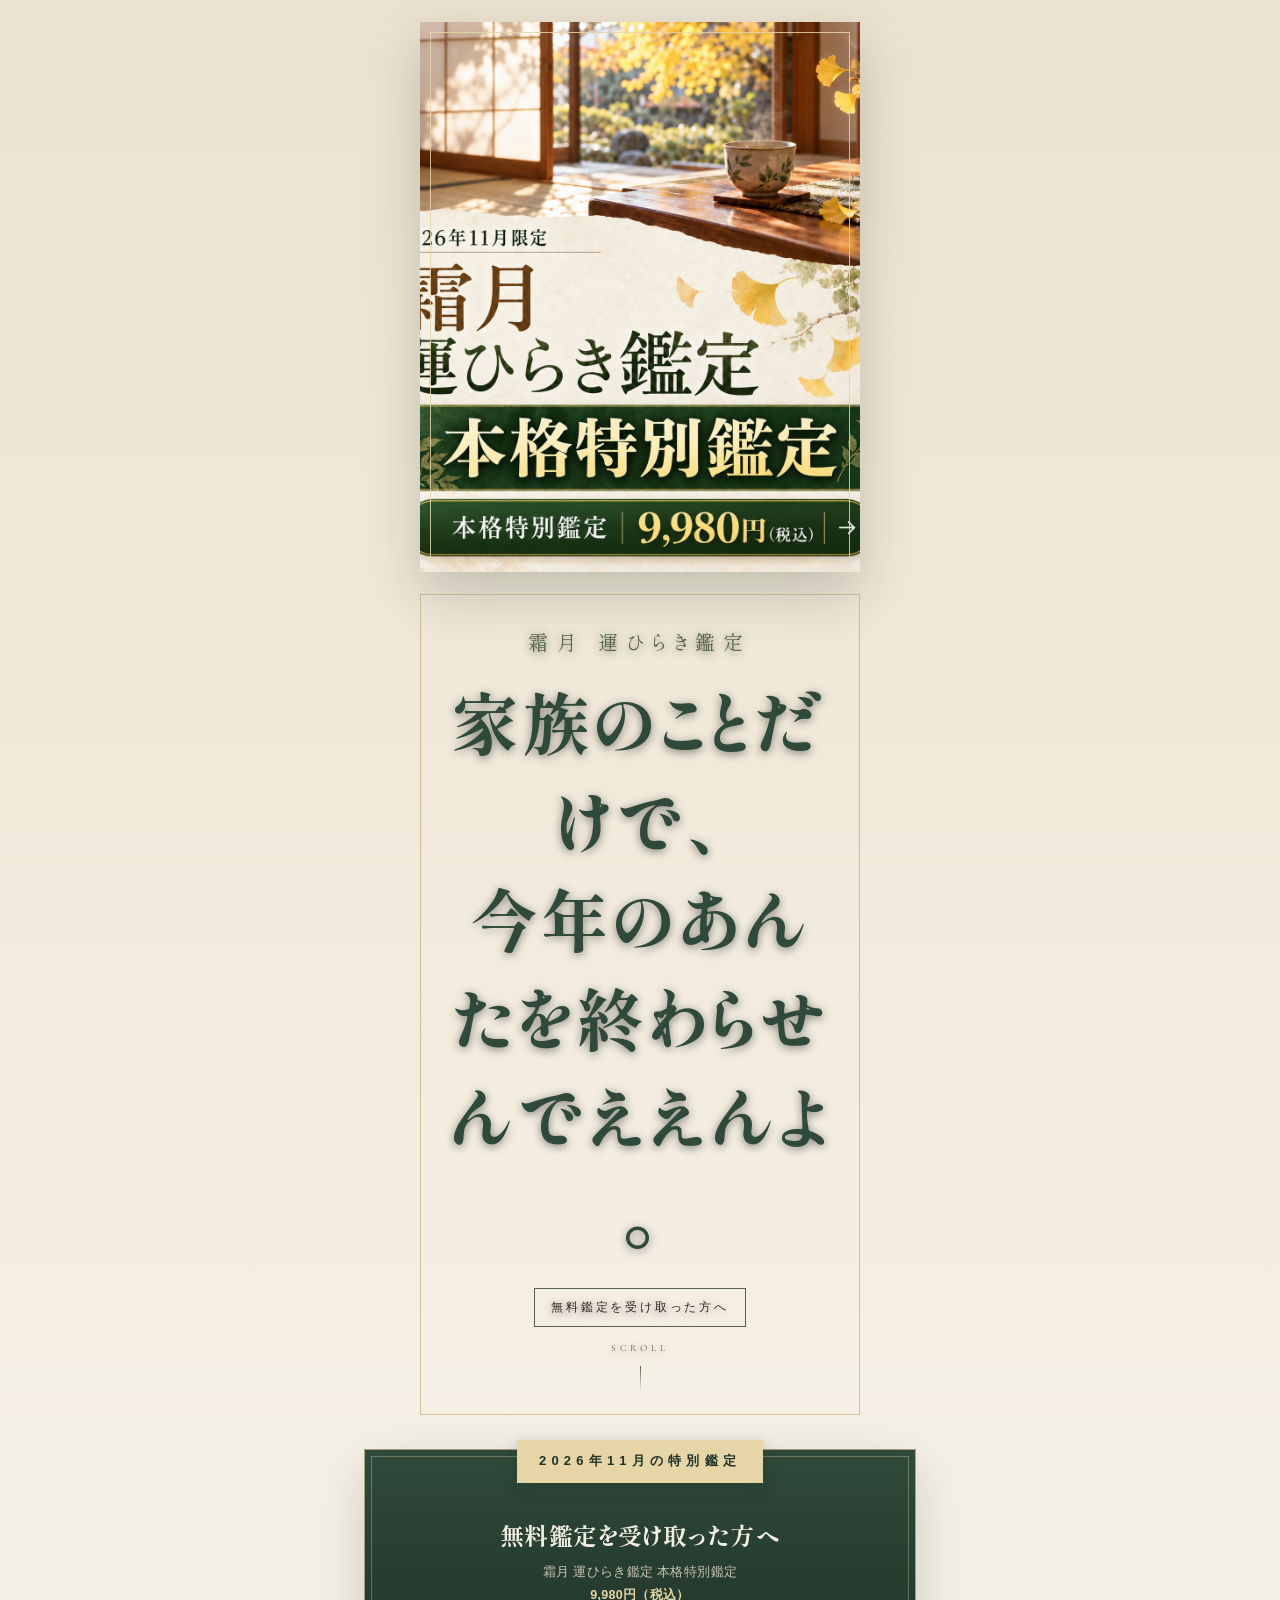
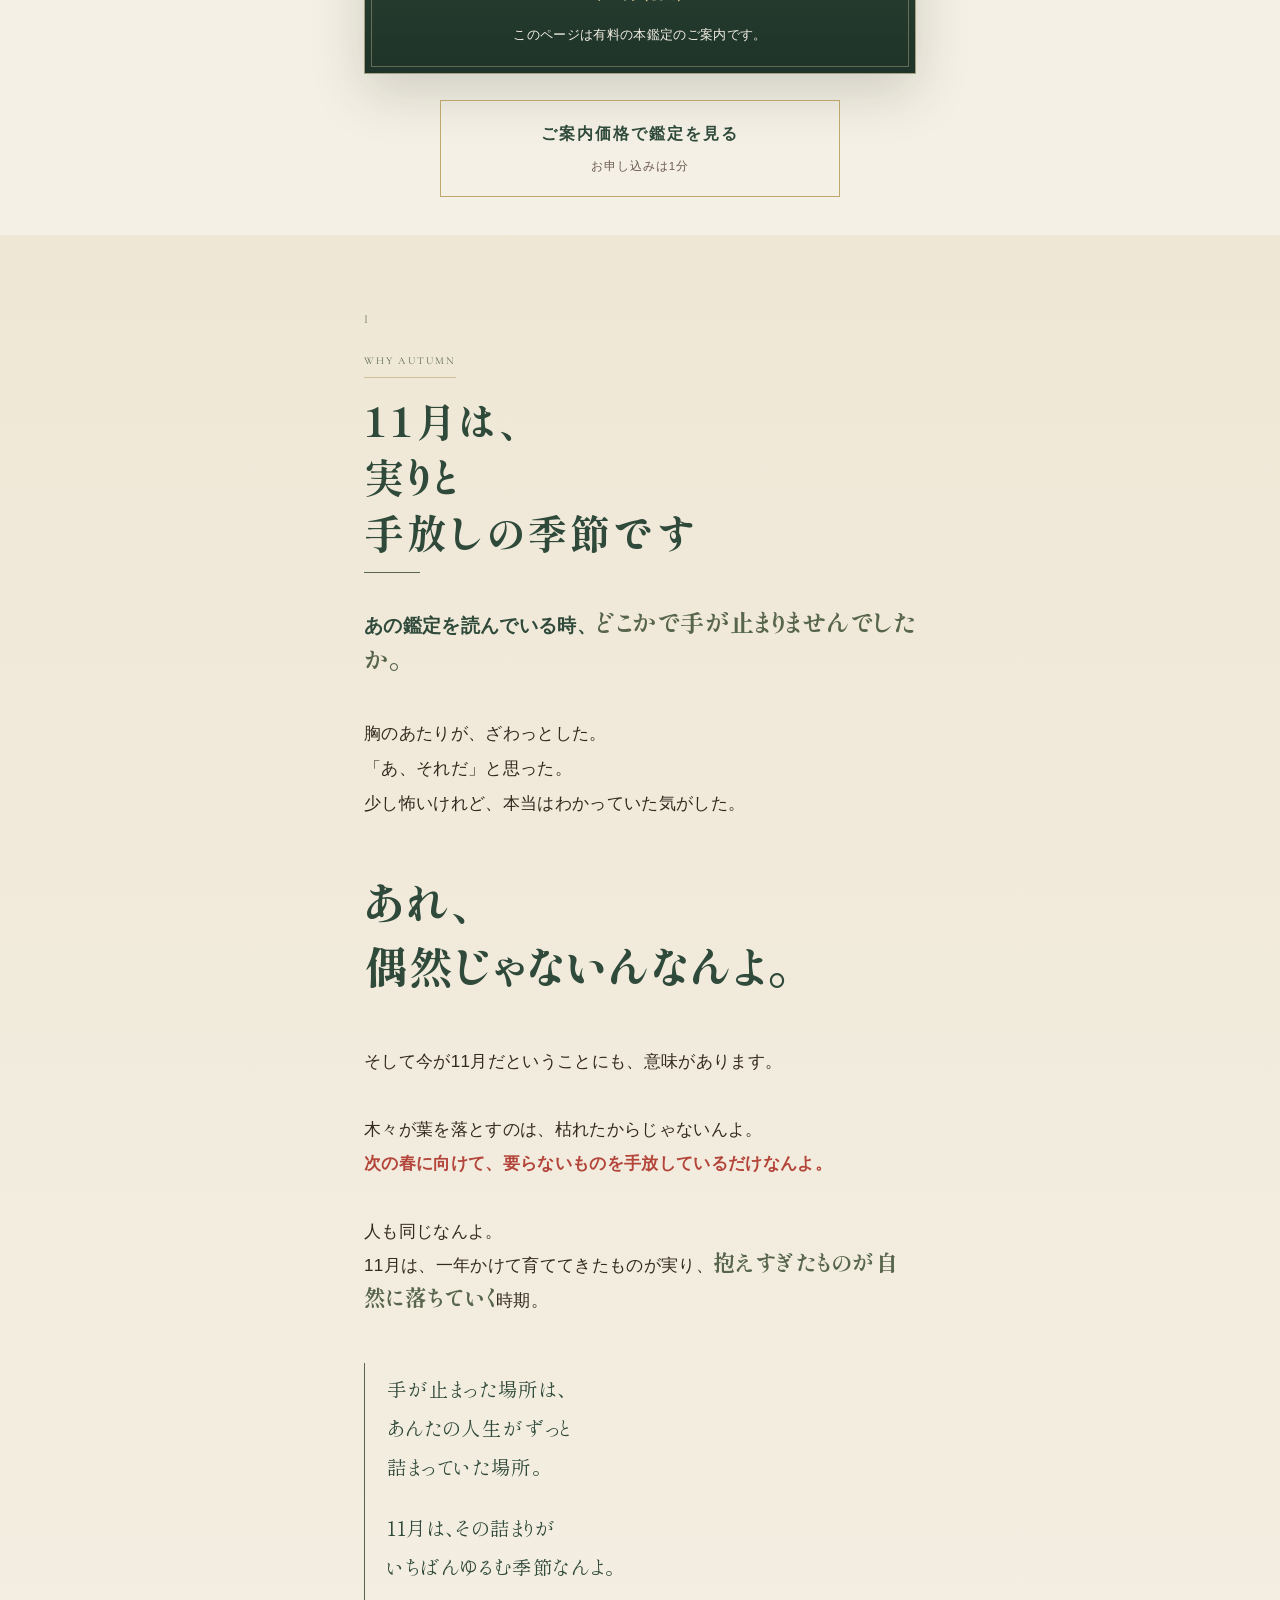
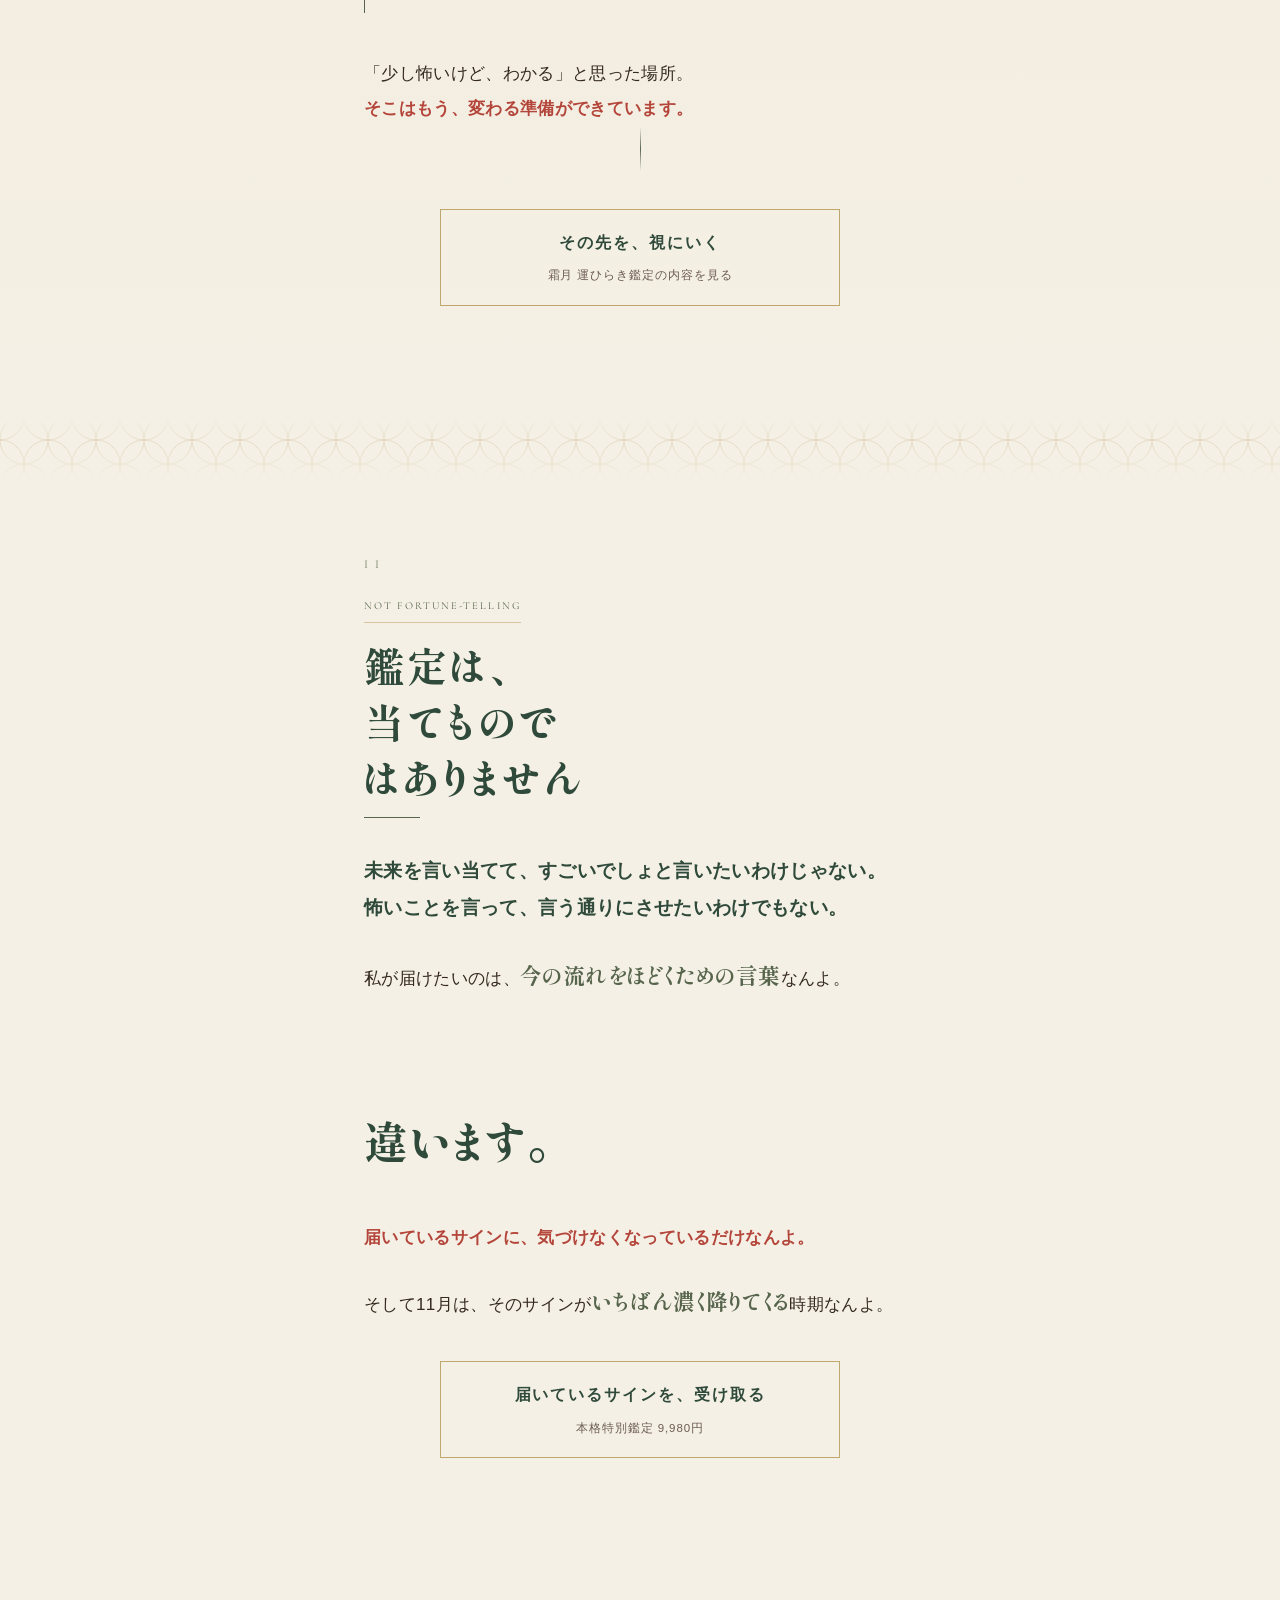
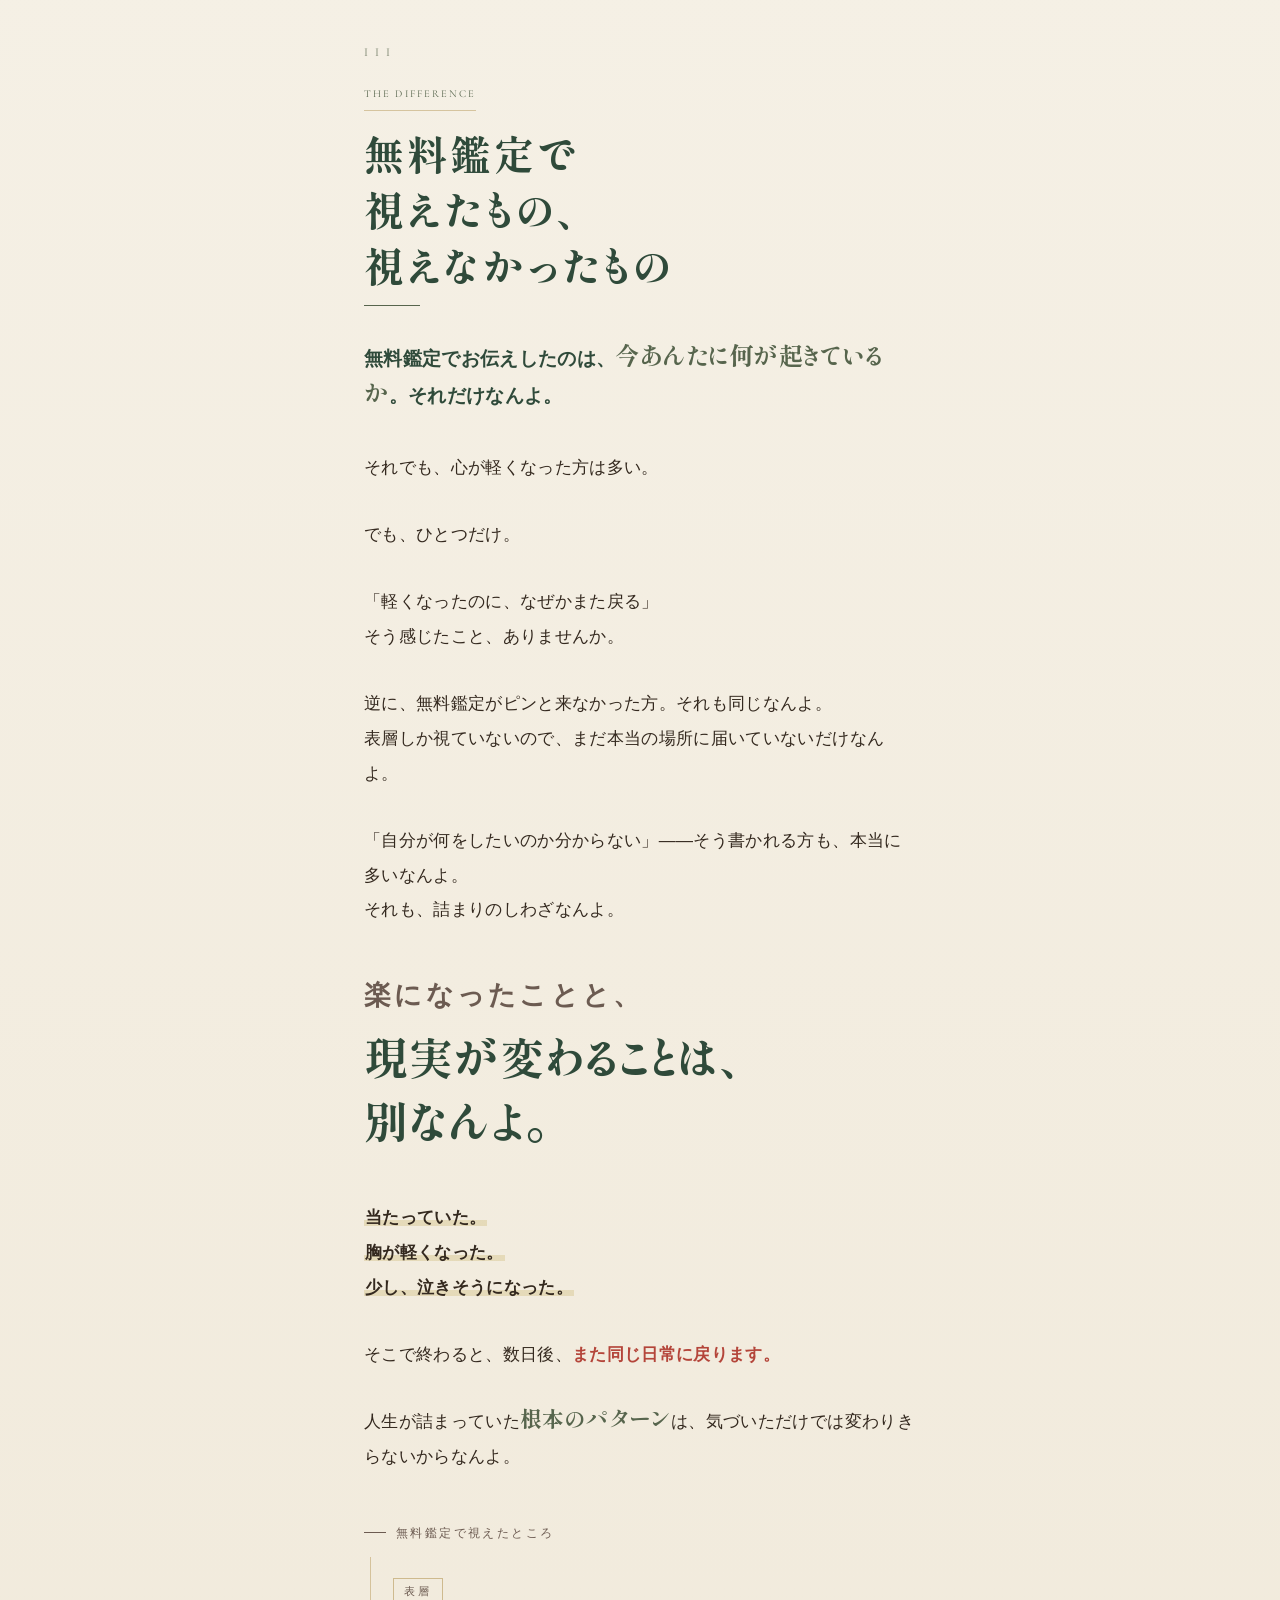
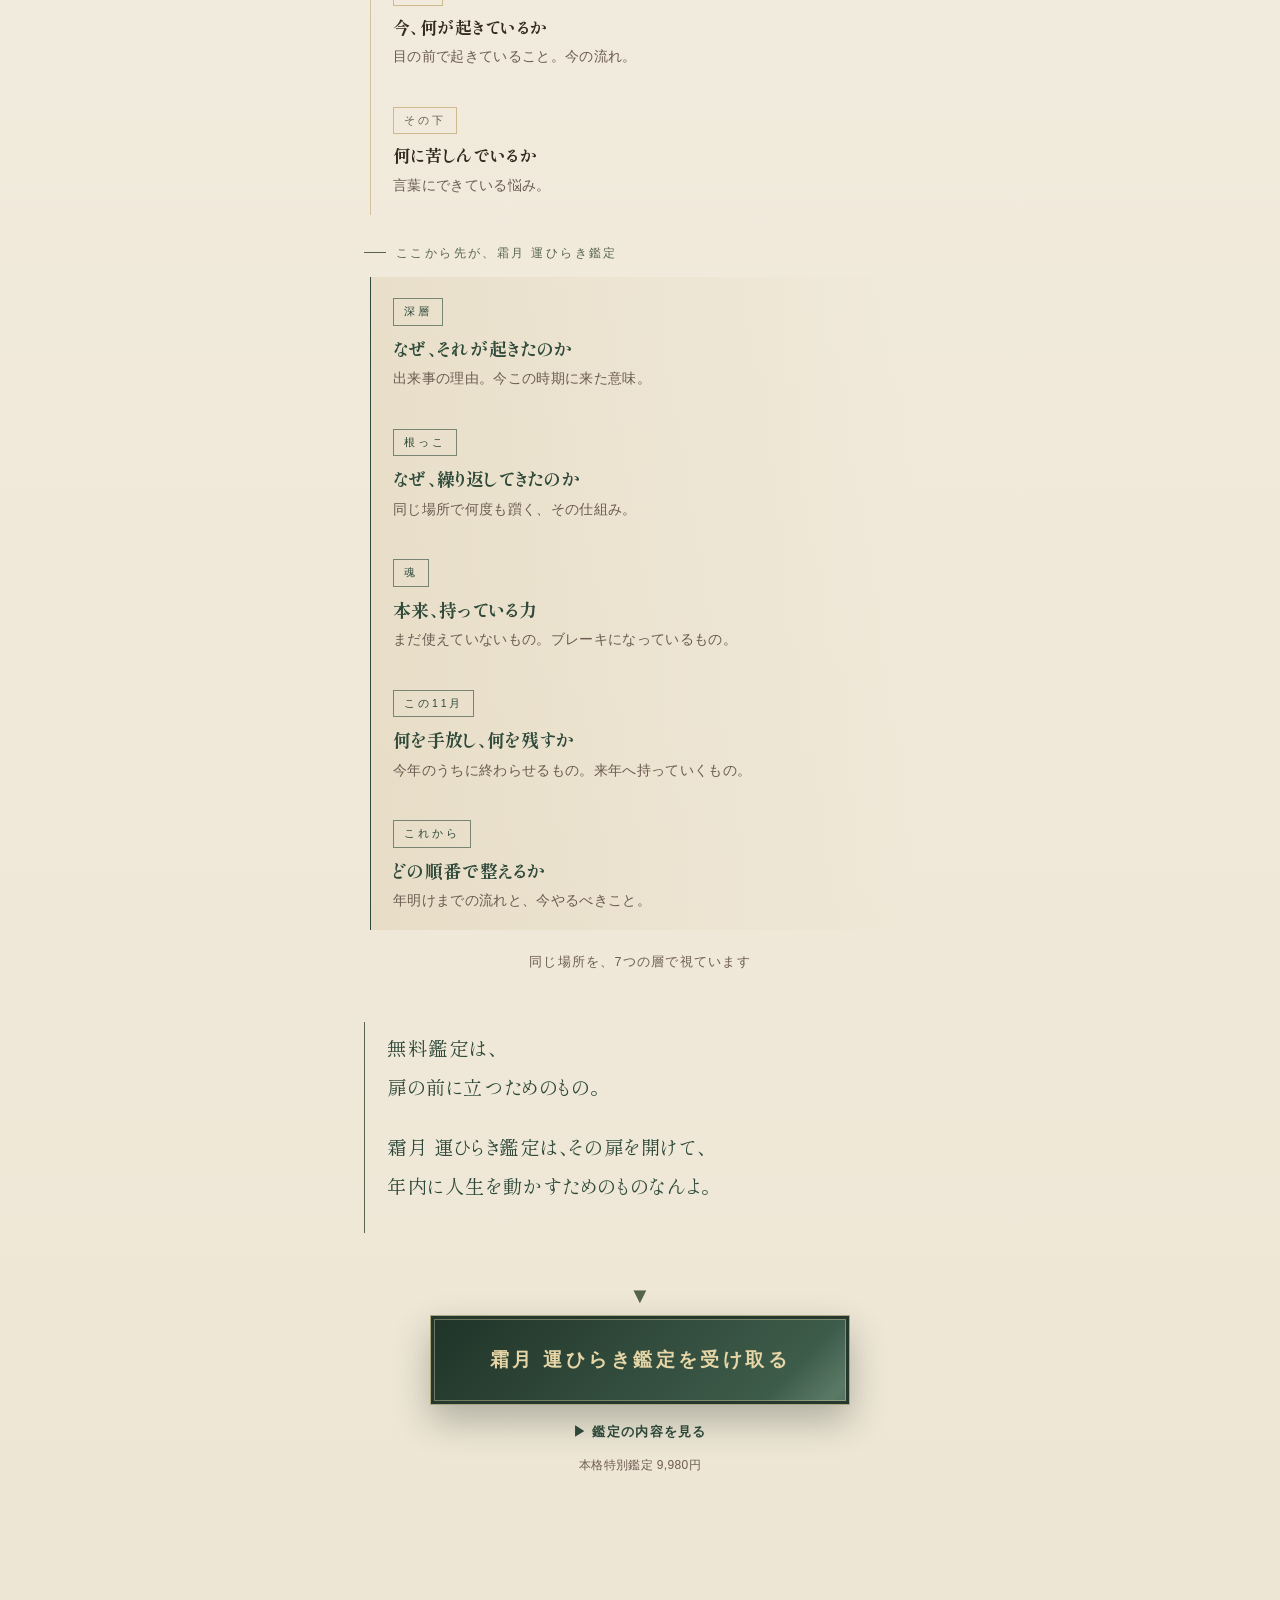
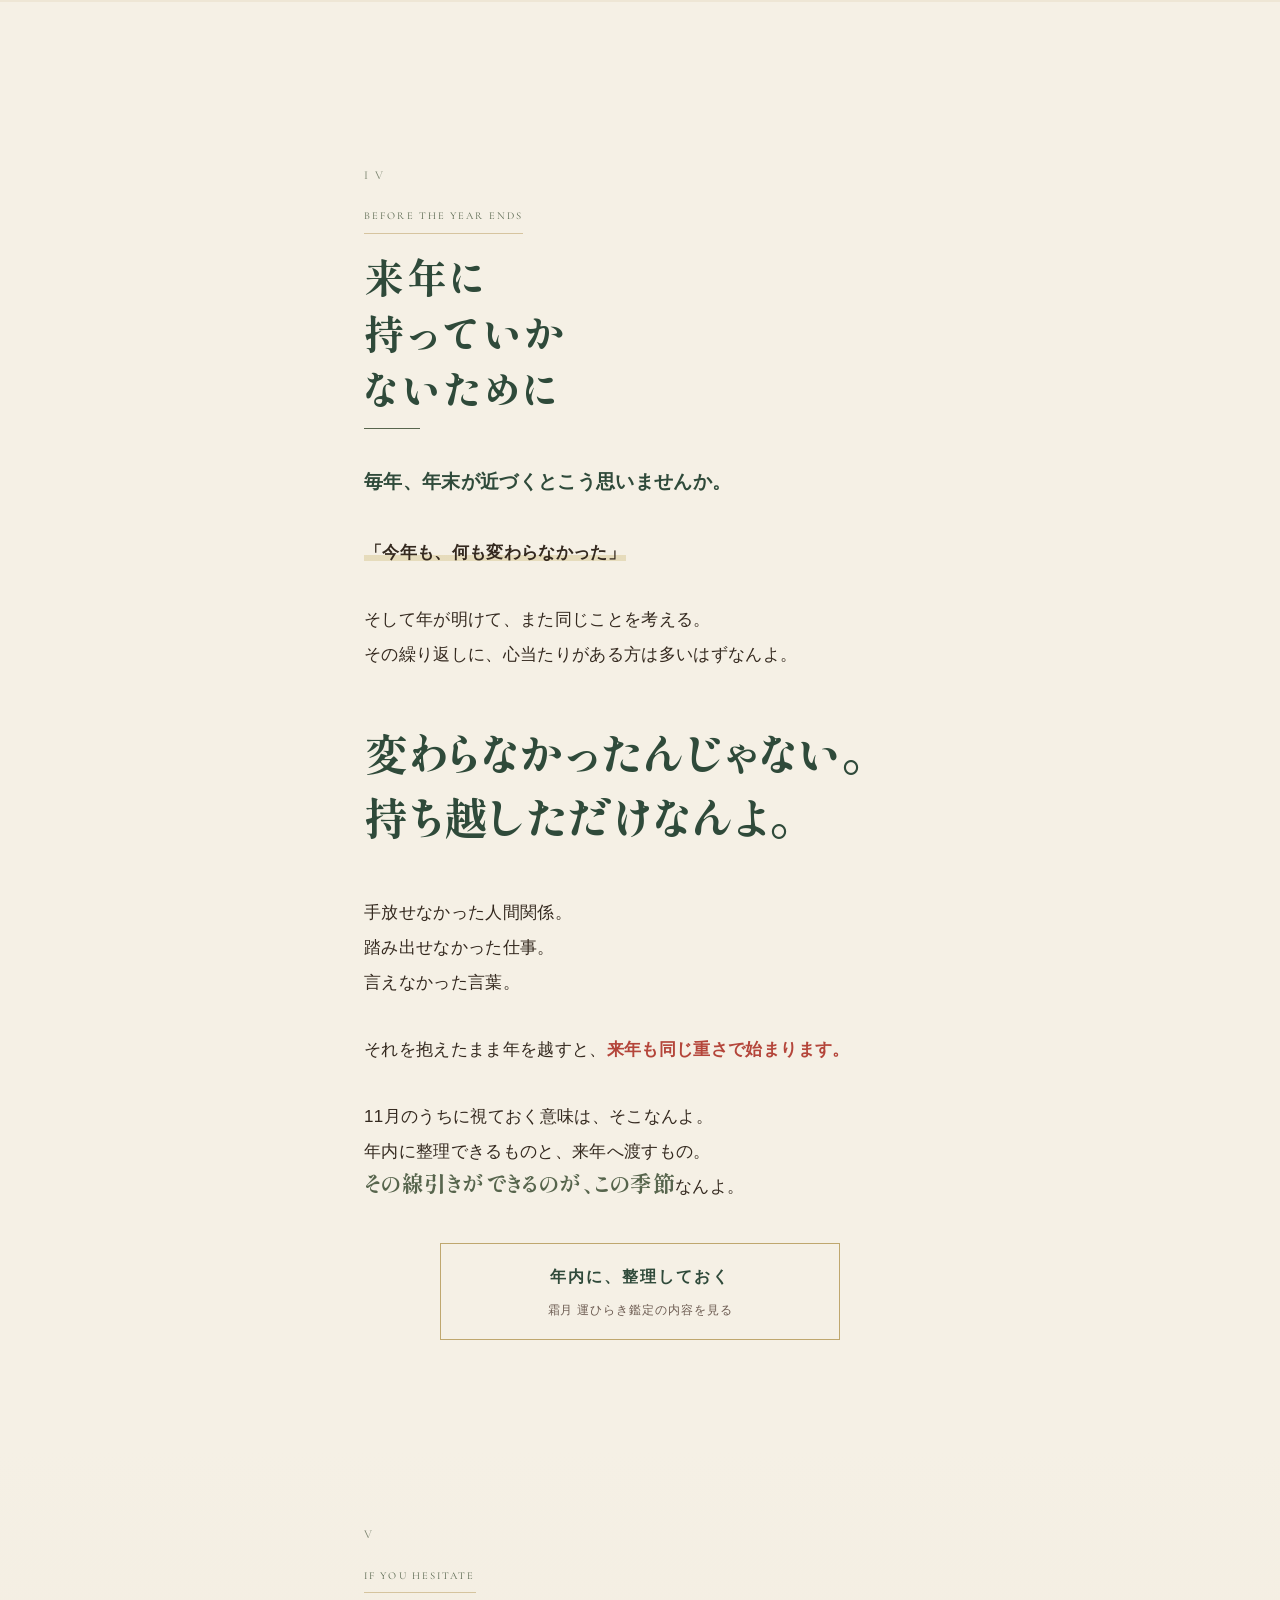
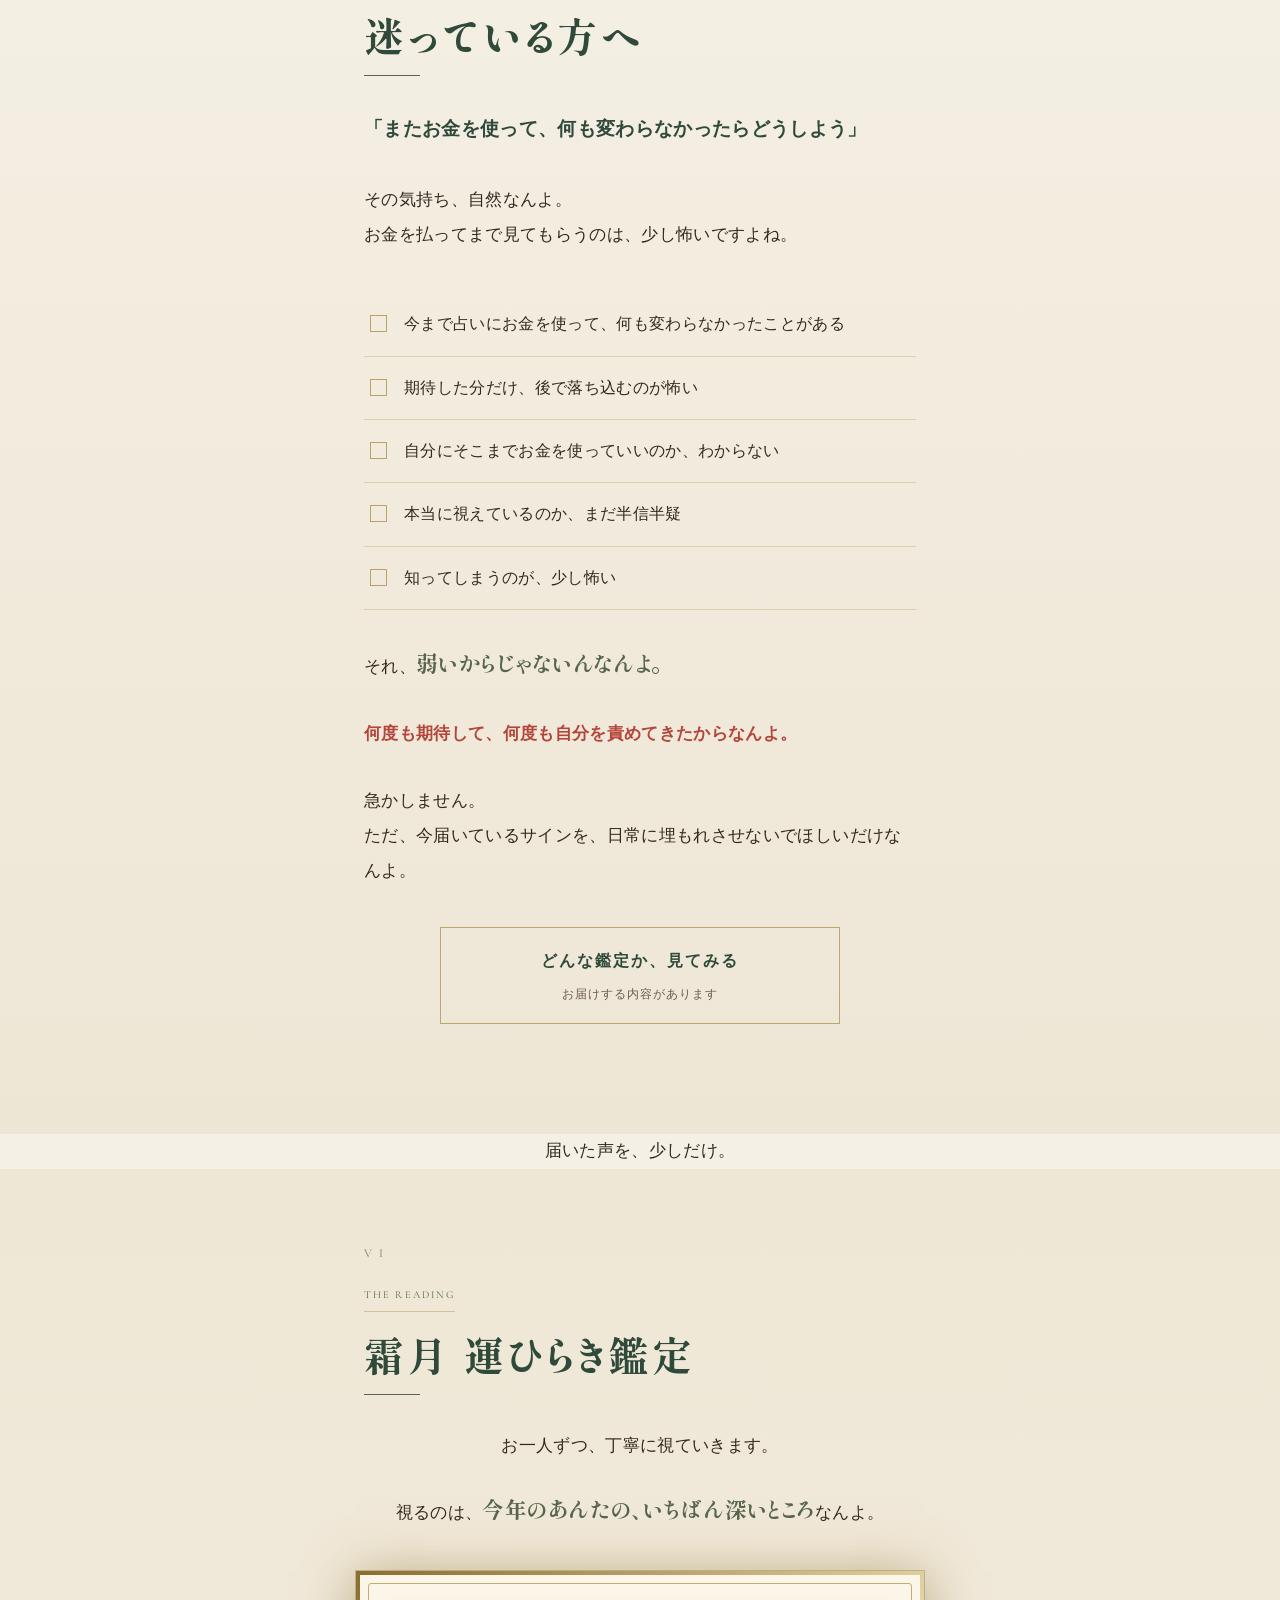
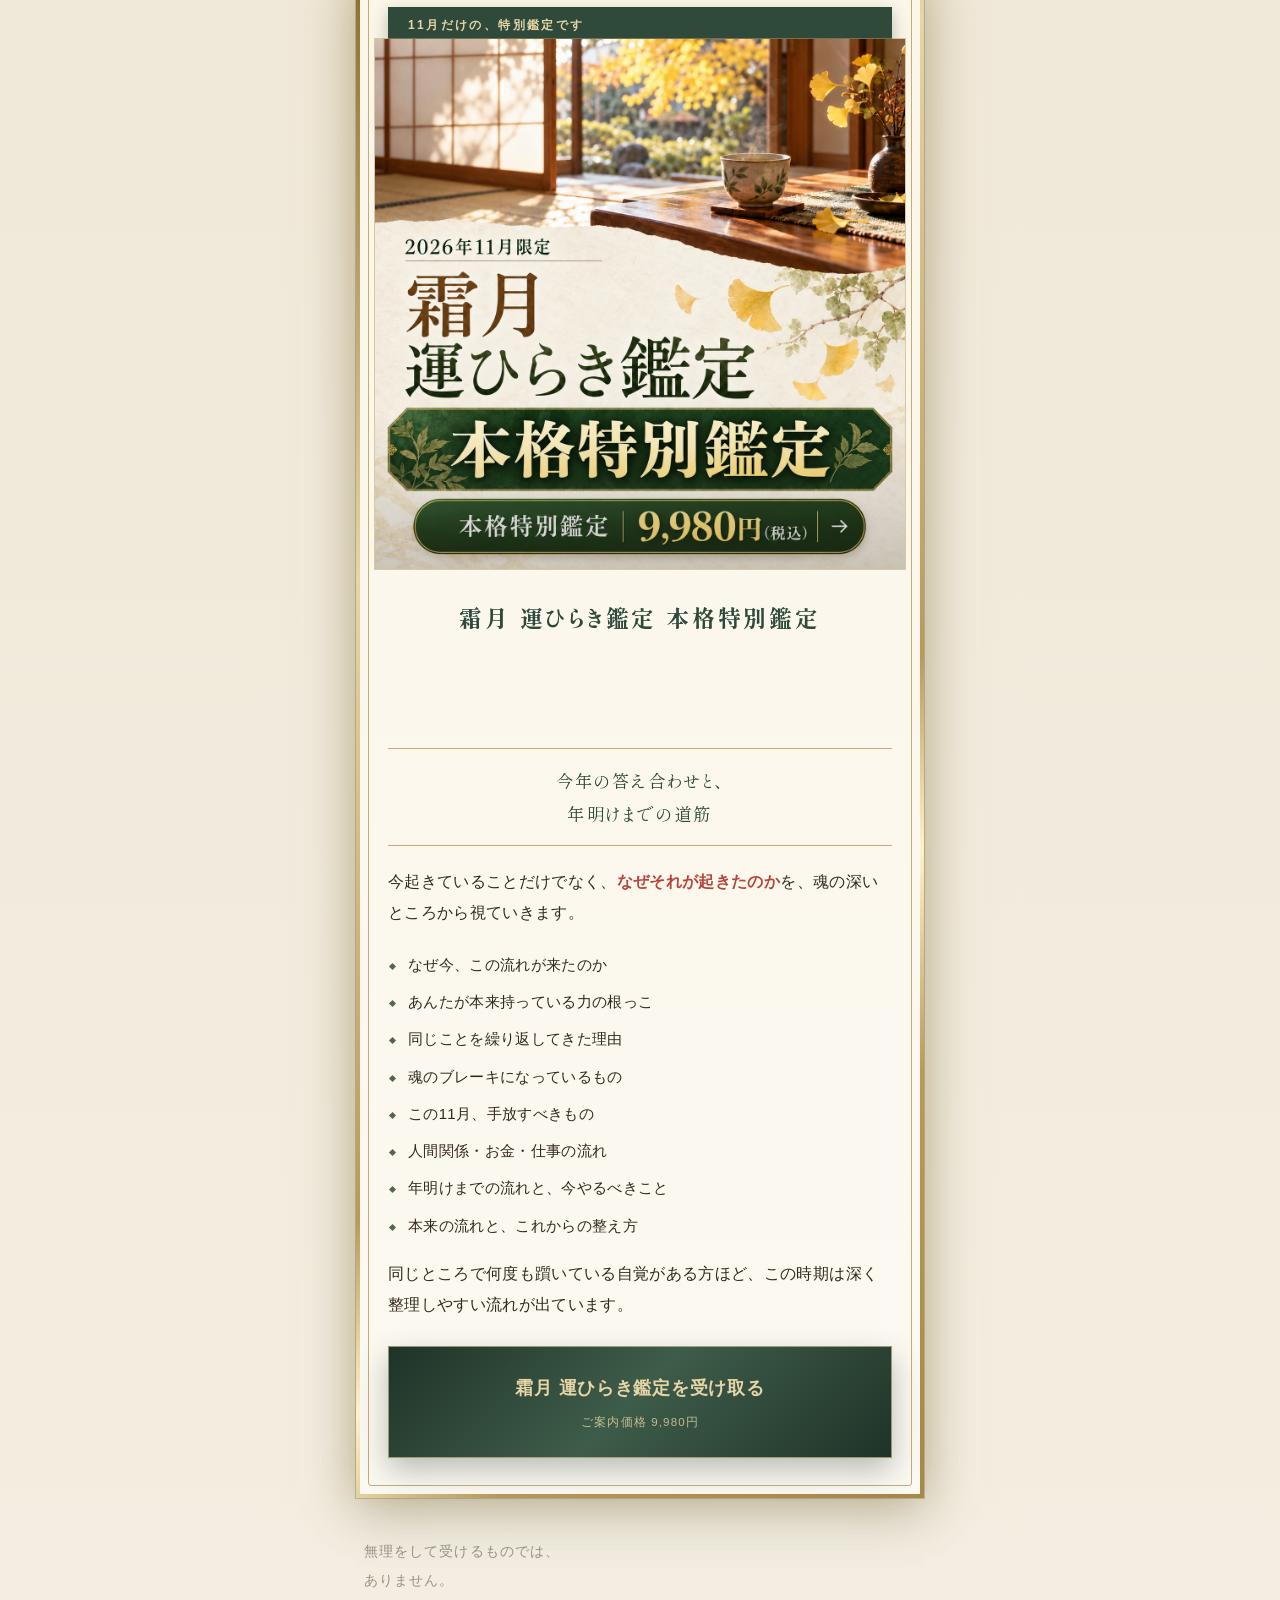
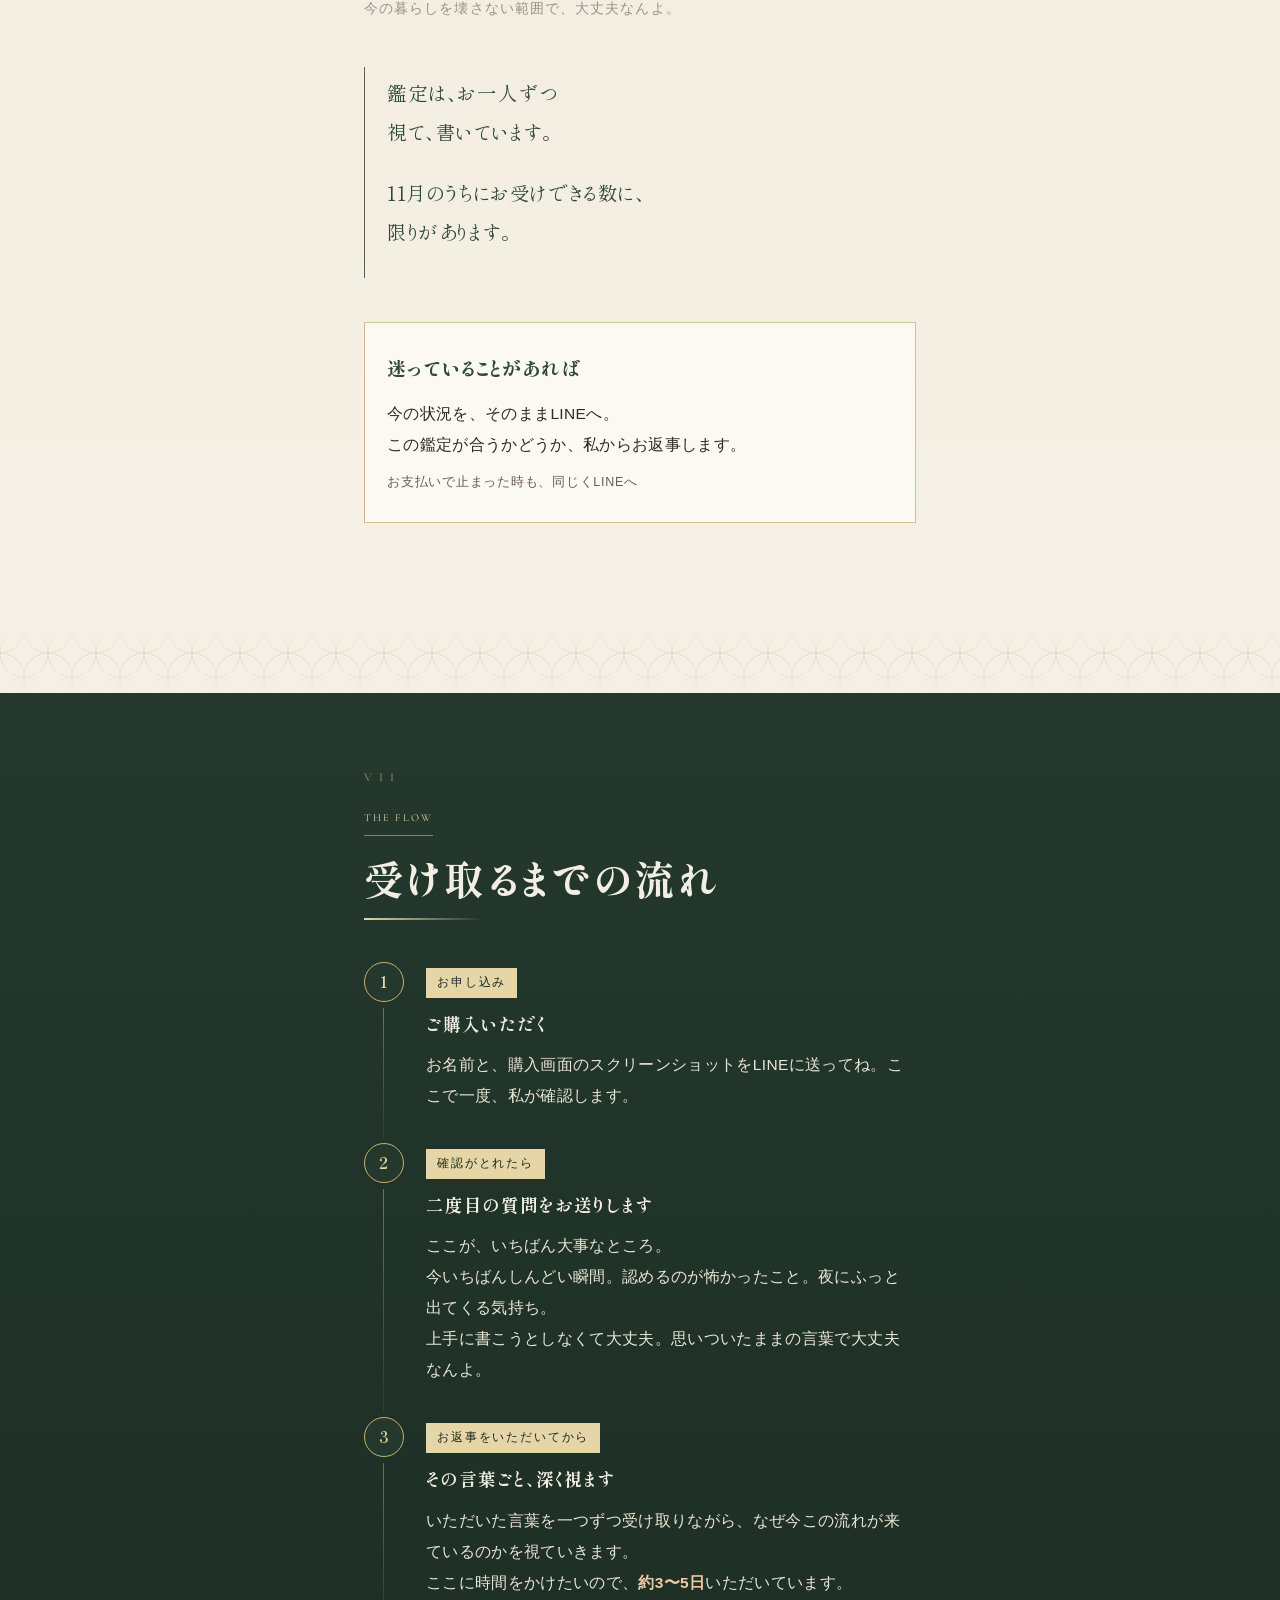
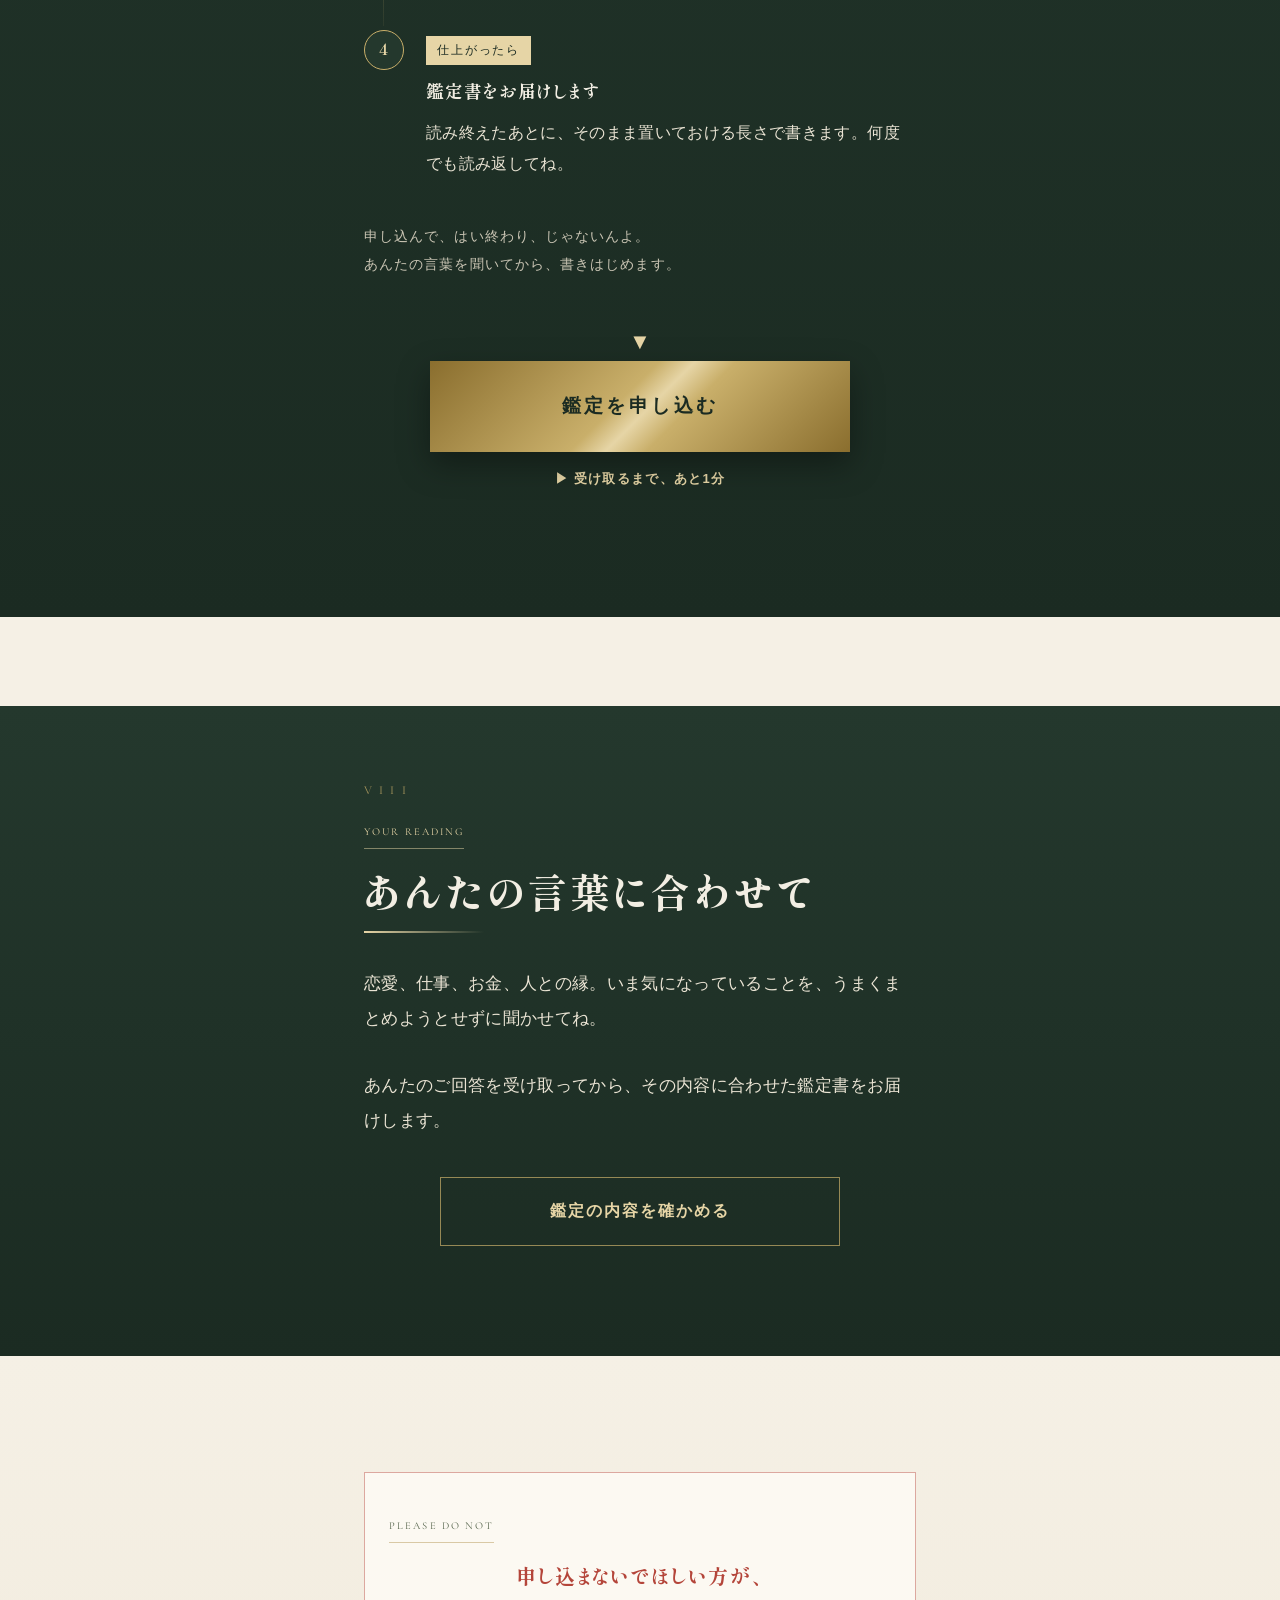
==== 202611-mari/index.html @ d70a4f0a "Add standalone November 2026 reading LP" ====
<!DOCTYPE html>

<html lang="ja">
<head>
<meta charset="utf-8"/>
<meta content="width=device-width, initial-scale=1, viewport-fit=cover" name="viewport"/>
<meta content="noindex" name="robots"/>
<meta content="#1A0E0A" name="theme-color"/>
<title>霜月 運ひらき鑑定 本格特別鑑定｜まり</title>
<link href="https://fonts.googleapis.com" rel="preconnect"/>
<link crossorigin="" href="https://fonts.gstatic.com" rel="preconnect"/>
<link href="https://fonts.googleapis.com/css2?family=Shippori+Mincho+B1:wght@400;600;700;800&amp;family=Cormorant+Garamond:wght@300;500;600&amp;display=swap" rel="stylesheet"/>
<link href="reference-assets/lp.css?v=20261101" rel="stylesheet"/>
<link href="reference-assets/theme-mari.css?v=20261101" rel="stylesheet"/>
<style>:root{--bg:#f5f0e5;--bg2:#e9e1d1;--bg3:#e9e1d1;--gold:#57654d;--gold-hi:#57654d;--paper:#34291f;--mute:#6c5b51;--kon:#e9e1d1}.hero-person img{object-fit:cover;animation:none!important;transform:none!important}.hero-person::after,.hero-flare{display:none!important}.hero-copy .tag{background:transparent;color:#34291f;border:1px solid var(--gold)}.hero-person{opacity:1}.hero{min-height:650px}.hero-copy{text-shadow:0 2px 10px #0007}.hero::after{opacity:.2}.rv,.rv-b,.rv-s,.lines .ln,.stag>*{opacity:1!important;transform:none!important;filter:none!important}.connection-pending{pointer-events:none;opacity:.55}.num-gold{color:#57654d}.november-offer{display:block!important}.november-offer p{font-size:13px}.hero-copy .lead{font-size:20px}.s-light{color:#34291f}.hero-copy h1{font-size:clamp(32px,7vw,68px)}@media(max-width:600px){.hero{padding:0;min-height:0;display:flex;flex-direction:column}.hero-person{position:relative;inset:auto;width:100%;height:auto;aspect-ratio:1}.hero-person img{width:100%;height:100%;object-fit:contain}.hero::after{display:none}.hero-copy{position:relative;padding:30px 24px;text-shadow:none;color:#34291f}.hero-copy h1{font-size:32px}.item .thumb{aspect-ratio:1;height:auto}.item .thumb img{width:100%;height:auto}}</style></head>

<body>
<div aria-hidden="true" class="prog"><i id="progbar"></i></div>
<div aria-hidden="true" class="momiji-fall"><i></i><i></i><i></i><i></i><i></i><i></i><i></i><i></i><i></i><i></i><i></i><i></i><i></i><i></i><i></i><i></i><i></i><i></i></div>

<header class="hero">
<div class="hero-person">
<img alt="霜月 運ひらき鑑定 本格特別鑑定" fetchpriority="high" src="reference-assets/product.png"/>
<div aria-hidden="true" class="hero-flare"></div>
</div>
<div aria-hidden="true" class="particles" id="particles"></div>
<div class="hero-copy">
<div class="lead rv">霜月 運ひらき鑑定</div>
<h1 class="lines"><span class="ln">家族のことだけで、今年のあんたを終わらせんでええんよ。</span></h1>
<div class="tag rv">無料鑑定を受け取った方へ</div>
<div class="scrollcue rv"><span class="lat">SCROLL</span><i></i></div>
</div>
</header><div class="limited november-offer"><div class="limbox"><span class="lt">2026年11月の特別鑑定</span><div class="lh">無料鑑定を受け取った方へ</div><div class="ld">霜月 運ひらき鑑定 本格特別鑑定<br/><b>9,980円（税込）</b></div><p>このページは有料の本鑑定のご案内です。</p></div></div>


<a class="minicta rv" href="#item" style="margin-top:26px">ご案内価格で鑑定を見る<span class="s">お申し込みは1分</span></a>

<section class="s-ai">
<div class="wrap">
<div class="chapno">I</div>
<div class="eyebrow lat">Why autumn</div>
<h2 class="lines"><span class="ln">11月は、</span><br/><span class="ln">実りと</span><br/><span class="ln">手放しの季節です</span></h2>
<div class="gline"></div>
<div class="stag">
<p class="lead-p">あの鑑定を読んでいる時、<span class="ew">どこかで手が止まりませんでしたか。</span></p>
<p>胸のあたりが、ざわっとした。<br/>「あ、それだ」と思った。<br/>少し怖いけれど、本当はわかっていた気がした。</p>
</div>
<div class="big rv-b">あれ、<br/><span class="wipe">偶然じゃないんなんよ。</span></div>
<div class="stag">
<p>そして今が11月だということにも、意味があります。</p>
<p>木々が葉を落とすのは、枯れたからじゃないんよ。<br/><strong>次の春に向けて、要らないものを手放しているだけなんよ。</strong></p>
<p>人も同じなんよ。<br/>11月は、一年かけて育ててきたものが実り、<span class="ew">抱えすぎたものが自然に落ちていく</span>時期。</p>
</div>
<div class="quote stag">
<p>手が止まった場所は、<br/>あんたの人生がずっと<br/>詰まっていた場所。</p>
<p>11月は、その詰まりが<br/>いちばんゆるむ季節なんよ。</p>
</div>
<div class="rv">
<p>「少し怖いけど、わかる」と思った場所。<br/><strong>そこはもう、変わる準備ができています。</strong></p>
</div>

<div aria-hidden="true" class="vline"></div>
<a class="minicta rv" href="#item">その先を、視にいく<span class="s">霜月 運ひらき鑑定の内容を見る</span></a>
</div>
</section>
<div aria-hidden="true" class="band"></div>

<section class="s-dark">
<div class="wrap">
<div class="chapno">II</div>
<div class="eyebrow lat">Not fortune-telling</div>
<h2 class="lines"><span class="ln">鑑定は、</span><br/><span class="ln">当てもので</span><br/><span class="ln">はありません</span></h2>
<div class="gline"></div>
<div class="stag">
<p class="lead-p">未来を言い当てて、すごいでしょと言いたいわけじゃない。<br/>怖いことを言って、言う通りにさせたいわけでもない。</p>
<p>私が届けたいのは、<span class="ew">今の流れをほどくための言葉</span>なんよ。</p>
</div>
<div class="ph-full px rv-s">

<div class="ov rv-b">見捨てられたわけでは、<br/>ありません。</div>
</div>

<div class="big rv-b">違います。</div>
<div class="rv">
<p><strong>届いているサインに、気づけなくなっているだけなんよ。</strong></p>
<p>そして11月は、そのサインが<span class="ew">いちばん濃く降りてくる</span>時期なんよ。</p>
</div>
<a class="minicta rv" href="#item">届いているサインを、受け取る<span class="s">本格特別鑑定 9,980円</span></a>
</div>
</section>

<section class="s-ai-r">
<div class="wrap">
<div class="chapno">III</div>
<div class="eyebrow lat">The difference</div>
<h2 class="lines"><span class="ln">無料鑑定で</span><br/><span class="ln">視えたもの、</span><br/><span class="ln">視えなかったもの</span></h2>
<div class="gline"></div>
<div class="stag">
<p class="lead-p">無料鑑定でお伝えしたのは、<span class="ew">今あんたに何が起きているか</span>。それだけなんよ。</p>
<p>それでも、心が軽くなった方は多い。</p>
<p>でも、ひとつだけ。</p>
<p>「軽くなったのに、なぜかまた戻る」<br/>そう感じたこと、ありませんか。</p>
<p>逆に、無料鑑定がピンと来なかった方。それも同じなんよ。<br/>表層しか視ていないので、まだ本当の場所に届いていないだけなんよ。</p>
<p>「自分が何をしたいのか分からない」——そう書かれる方も、本当に多いなんよ。<br/>それも、詰まりのしわざなんよ。</p>
</div>
<div class="big rv-b"><span class="s">楽になったことと、</span>現実が変わることは、<br/><span class="wipe">別なんよ。</span></div>
<div class="stag">
<p><span class="mk">当たっていた。</span><br/><span class="mk">胸が軽くなった。</span><br/><span class="mk">少し、泣きそうになった。</span></p>
<p>そこで終わると、数日後、<strong>また同じ日常に戻ります。</strong></p>
<p>人生が詰まっていた<span class="ew">根本のパターン</span>は、気づいただけでは変わりきらないからなんよ。</p>
</div>
<div class="depth stag">
<div class="band-label f">無料鑑定で視えたところ</div>
<div class="layer free">
<span class="tag">表層</span>
<div class="nm">今、何が起きているか</div>
<div class="sub">目の前で起きていること。今の流れ。</div>
</div>
<div class="layer free">
<span class="tag">その下</span>
<div class="nm">何に苦しんでいるか</div>
<div class="sub">言葉にできている悩み。</div>
</div>
<div class="band-label d">ここから先が、霜月 運ひらき鑑定</div>
<div class="layer deep">
<span class="tag">深層</span>
<div class="nm">なぜ、それが起きたのか</div>
<div class="sub">出来事の理由。今この時期に来た意味。</div>
</div>
<div class="layer deep">
<span class="tag">根っこ</span>
<div class="nm">なぜ、繰り返してきたのか</div>
<div class="sub">同じ場所で何度も躓く、その仕組み。</div>
</div>
<div class="layer deep">
<span class="tag">魂</span>
<div class="nm">本来、持っている力</div>
<div class="sub">まだ使えていないもの。ブレーキになっているもの。</div>
</div>
<div class="layer deep">
<span class="tag">この11月</span>
<div class="nm">何を手放し、何を残すか</div>
<div class="sub">今年のうちに終わらせるもの。来年へ持っていくもの。</div>
</div>
<div class="layer deep">
<span class="tag">これから</span>
<div class="nm">どの順番で整えるか</div>
<div class="sub">年明けまでの流れと、今やるべきこと。</div>
</div>
<div class="cap2">同じ場所を、7つの層で視ています</div>
</div>
<div class="quote stag">
<p>無料鑑定は、<br/>扉の前に立つためのもの。</p>
<p>霜月 運ひらき鑑定は、その扉を開けて、<br/>年内に人生を動かすためのものなんよ。</p>
</div>
<a class="cta rv" href="#item">
<span class="arrow">▼</span>
<span class="btn">霜月 運ひらき鑑定を受け取る</span>
<span class="sub">▶ 鑑定の内容を見る</span>
<span class="micro">本格特別鑑定 9,980円</span>
</a>
</div>
</section>
<div class="wrap"><div class="growline"></div></div>

<section class="s-dark">
<div class="wrap">
<div class="chapno">IV</div>
<div class="eyebrow lat">Before the year ends</div>
<h2 class="lines"><span class="ln">来年に</span><br/><span class="ln">持っていか</span><br/><span class="ln">ないために</span></h2>
<div class="gline"></div>
<div class="stag">
<p class="lead-p">毎年、年末が近づくとこう思いませんか。</p>
<p><span class="mk">「今年も、何も変わらなかった」</span></p>
<p>そして年が明けて、また同じことを考える。<br/>その繰り返しに、心当たりがある方は多いはずなんよ。</p>
</div>
<div class="big rv-b">変わらなかったんじゃない。<br/><span class="wipe">持ち越しただけなんよ。</span></div>
<div class="stag">
<p>手放せなかった人間関係。<br/>踏み出せなかった仕事。<br/>言えなかった言葉。</p>
<p>それを抱えたまま年を越すと、<strong>来年も同じ重さで始まります。</strong></p>
<p>11月のうちに視ておく意味は、そこなんよ。<br/>年内に整理できるものと、来年へ渡すもの。<br/><span class="ew">その線引きができるのが、この季節</span>なんよ。</p>
</div>
<a class="minicta rv" href="#item">年内に、整理しておく<span class="s">霜月 運ひらき鑑定の内容を見る</span></a>
</div>
</section>

<section class="s-ai-r">
<div class="wrap">
<div class="chapno">V</div>
<div class="eyebrow lat">If you hesitate</div>
<h2 class="lines"><span class="ln">迷っている方へ</span></h2>
<div class="gline"></div>
<div class="stag">
<p class="lead-p">「またお金を使って、何も変わらなかったらどうしよう」</p>
<p>その気持ち、自然なんよ。<br/>お金を払ってまで見てもらうのは、少し怖いですよね。</p>
</div>
<ul class="chk rv">
<li>今まで占いにお金を使って、何も変わらなかったことがある</li>
<li>期待した分だけ、後で落ち込むのが怖い</li>
<li>自分にそこまでお金を使っていいのか、わからない</li>
<li>本当に視えているのか、まだ半信半疑</li>
<li>知ってしまうのが、少し怖い</li>
</ul>

<div class="stag">
<p>それ、<span class="ew">弱いからじゃないんなんよ。</span></p>
<p><strong>何度も期待して、何度も自分を責めてきたからなんよ。</strong></p>
<p>急かしません。<br/>ただ、今届いているサインを、日常に埋もれさせないでほしいだけなんよ。</p>
</div>
<a class="minicta rv" href="#item">どんな鑑定か、見てみる<span class="s">お届けする内容があります</span></a>
</div>
</section>


<div class="wrap">
<div class="rv"><p class="tc">届いた声を、少しだけ。</p></div>


</div>
<section class="s-ai" data-sticky-hide="" id="item">
<div class="wrap">
<div class="chapno">VI</div>
<div class="eyebrow lat">The reading</div>
<h2 class="lines"><span class="ln">霜月 運ひらき鑑定</span></h2>
<div class="gline"></div>
<div class="stag">
<p class="tc">お一人ずつ、丁寧に視ていきます。</p>
<p class="tc">視るのは、<span class="ew">今年のあんたの、いちばん深いところ</span>なんよ。</p>
</div>


<div class="item rec">
<div class="badge">11月だけの、特別鑑定です</div>
<div class="thumb"><img alt="霜月 運ひらき鑑定 本格特別鑑定" decoding="async" loading="lazy" src="reference-assets/product.png"/></div>
<div class="pname">霜月 運ひらき鑑定 本格特別鑑定</div>
<div class="pr-stage">

<div class="nanto">本格特別鑑定</div>
<div class="price"><span class="num-gold">9,980</span><small>円</small></div>

</div>
<div class="goal">今年の答え合わせと、<br/>年明けまでの道筋</div>
<p>今起きていることだけでなく、<strong>なぜそれが起きたのか</strong>を、魂の深いところから視ていきます。</p>
<ul>
<li>なぜ今、この流れが来たのか</li>
<li>あんたが本来持っている力の根っこ</li>
<li>同じことを繰り返してきた理由</li>
<li>魂のブレーキになっているもの</li>
<li>この11月、手放すべきもの</li>
<li>人間関係・お金・仕事の流れ</li>
<li>年明けまでの流れと、今やるべきこと</li>
<li>本来の流れと、これからの整え方</li>
</ul>
<p>同じところで何度も躓いている自覚がある方ほど、この時期は深く整理しやすい流れが出ています。</p>
<a class="pbtn" href="https://pmsdqb4c2p0emj0yagvc.stores.jp/items/6ad9b8d5541e9848cf977302" rel="noopener" target="_blank">霜月 運ひらき鑑定を受け取る<span class="s">ご案内価格 9,980円</span></a>
</div>
<div class="whisper rv">
      無理をして受けるものでは、<br/>ありません。<br/>今の暮らしを壊さない範囲で、大丈夫なんよ。
    </div>
<div class="quote stag">
<p>鑑定は、お一人ずつ<br/>視て、書いています。</p>
<p>11月のうちにお受けできる数に、<br/>限りがあります。</p>
</div>
<div class="linebox rv">
<div class="lh">迷っていることがあれば</div>
<p>今の状況を、そのままLINEへ。<br/>この鑑定が合うかどうか、私からお返事します。</p>
<div class="ls">お支払いで止まった時も、同じくLINEへ</div>
</div>

</div>
</section>
<div aria-hidden="true" class="band"></div>

<section class="s-light">
<div class="wrap">
<div class="chapno">VII</div>
<div class="eyebrow lat">The flow</div>
<h2 class="lines"><span class="ln">受け取るまでの流れ</span></h2>
<div class="gline"></div>
<div class="steps stag">
<div class="st">
<span class="when">お申し込み</span>
<h4>ご購入いただく</h4>
<p>お名前と、購入画面のスクリーンショットをLINEに送ってね。ここで一度、私が確認します。</p>
</div>
<div class="st">
<span class="when">確認がとれたら</span>
<h4>二度目の質問をお送りします</h4>
<p>ここが、いちばん大事なところ。<br/>今いちばんしんどい瞬間。認めるのが怖かったこと。夜にふっと出てくる気持ち。<br/>上手に書こうとしなくて大丈夫。思いついたままの言葉で大丈夫なんよ。</p>
</div>
<div class="st">
<span class="when">お返事をいただいてから</span>
<h4>その言葉ごと、深く視ます</h4>
<p>いただいた言葉を一つずつ受け取りながら、なぜ今この流れが来ているのかを視ていきます。<br/>ここに時間をかけたいので、<strong>約3〜5日</strong>いただいています。</p>
</div>
<div class="st">
<span class="when">仕上がったら</span>
<h4>鑑定書をお届けします</h4>
<p>読み終えたあとに、そのまま置いておける長さで書きます。何度でも読み返してね。</p>
</div>
</div>
<div class="whisper rv">
      申し込んで、はい終わり、じゃないんよ。<br/>
      あんたの言葉を聞いてから、書きはじめます。
    </div>
<a class="cta rv" href="#item">
<span class="arrow">▼</span>
<span class="btn">鑑定を申し込む</span>
<span class="sub">▶ 受け取るまで、あと1分</span>
</a>
</div>
</section>
<div class="wrap"><div class="growline"></div></div>

<section class="s-light">
<div class="wrap"><div class="chapno">VIII</div><div class="eyebrow lat">Your reading</div><h2>あんたの言葉に合わせて</h2><div class="gline"></div><p>恋愛、仕事、お金、人との縁。いま気になっていることを、うまくまとめようとせずに聞かせてね。</p><p>あんたのご回答を受け取ってから、その内容に合わせた鑑定書をお届けします。</p><a class="minicta" href="#item">鑑定の内容を確かめる</a></div>
</section>

<section class="s-ai-r">
<div class="wrap">
<div class="warn stag">
<div class="eyebrow lat">Please do not</div>
<h3>申し込まないでほしい方が、<br/>います</h3>
<p>今、生活が苦しくて、このお金を出すために何かを削らなければならない方。</p>
<p><strong>今回は、見送ってね。</strong></p>
<p>ご家族がいる方は、一度相談してから決めてね。<br/>暮らしを削ってまで、受け取るものじゃないんよ。</p>
<p>無料鑑定でお伝えしたことを、何度でも読み返してね。<br/>そこに書いたことは、本当のことなんよ。</p>
<p>状況が変わった時に、また来てくださったらいい。<br/><strong>その時、私はここにいます。</strong></p>
</div>
<div class="big rv-b" style="margin-top:46px">暮らしを壊さずに<br/>来られる方へ。</div>

</div>
</section>

<section class="s-dark">
<div class="wrap">
<div class="chapno">X</div>
<div class="eyebrow lat">Questions</div>
<h2 class="sm lines"><span class="ln">よくあるご質問</span></h2>
<div class="gline"></div>
<div class="stag">
<details class="faq"><summary>霜月 運ひらき鑑定は、ふだんの鑑定と何が違いますか。</summary>
<div class="ans">視る深さは同じなんよ。違うのは、この11月にあんたが何を手放し、何を年明けに持っていくべきかを、はっきりお伝えするところなんよ。季節の流れに合わせて視ているので、今この時期だけのご案内にしています。</div>
</details>
<details class="faq"><summary>怖いことを言われませんか。</summary>
<div class="ans">言いません。私は、怖がらせて動かす鑑定はしません。ただ、見ないままだと同じことを繰り返しやすい部分については、正直にお伝えします。</div>
</details>
<details class="faq"><summary>当たっていなかったらどうしよう、と思ってしまいます。</summary>
<div class="ans">鑑定は、当てものじゃないんよ。読んだときに「ざわっとした場所」を、あんた自身が見つけるためのものなんよ。ひとつでも心に残る場所があれば、それが今のあんたに必要なところなんよ。</div>
</details>
<details class="faq"><summary>家族に知られませんか。</summary>
<div class="ans">鑑定書はこのLINEにだけ届きます。郵送物も、家に届くものも一切ありません。読む時間も場所も、あんたが決めてね。</div>
</details>
<details class="faq"><summary>どれくらいで届きますか。</summary>
<div class="ans">お申し込みのあと、鑑定前に聞かせてほしいことをLINEでお送りします。ご回答をいただいてから、約3〜5日ほどで仕上げてお届けします。</div>
</details>

<details class="faq"><summary>質問に上手く答えられる自信がありません。</summary>
<div class="ans">大丈夫なんよ。長く書かなくて大丈夫なんよ。思いついたままの言葉で送ってね。</div>
</details>
<details class="faq"><summary>お守りの石など、あとから何か購入する必要はありますか。</summary>
<div class="ans">ありません。鑑定の中で、石や道具の購入をお願いすることはありません。追加の費用も一切かかりません。</div>
</details>
<details class="faq"><summary>お支払いがうまくいきません。</summary>
<div class="ans">よくあることなので、気にしないでね。エラーが出た、途中で止まった、どの方法がいいかわからない。そのままLINEに送ってね。一緒に手順を確認します。</div>
</details>
</div>
<a class="minicta rv" href="#item">鑑定を申し込む<span class="s">霜月 運ひらき鑑定</span></a>
</div>
</section>

<section class="s-ai">
<div class="wrap">
<div class="chapno">XI</div>
<div class="eyebrow lat">From Mari</div>
<h2 class="lines"><span class="ln">最後に</span></h2>
<div class="gline"></div>
<div class="ph portrait rv-s">

</div>
<div class="stag">
<p class="lead-p">正直に言うと、わたし自身がそうだったんよ。</p>
<p>家族のためのもんは買えるのに、自分のための小さな買い物には罪悪感が出る。<br/>褒められても「いえいえ」で押し返す。<br/>お金がないんじゃのうて、「わたしが受け取ったらいけん」と思い込んどった。</p>
<p>財布のレシートを抜いて、ありがとうって声をかけた夜、急に涙が出てね。<br/>お金に困っとったんじゃない。<span class="ew">自分をずっと雑に扱っとった</span>んよ。</p>
<p>じゃけぇわたしの鑑定は、当てるより、ほどく。<br/><strong>あんたを責めんために、本当のことを言うとる。</strong></p>
<p>無料鑑定でも手は抜いとらん。<br/>ほいで、そこで視えたもんの<span class="ew">奥</span>が、まだ残っとるんよ。</p>
</div>
<div class="whisper rv">額の話じゃないんよ。<br/>「このまま」が怖い人の話。</div>

<div class="sign rv">まり</div>
<a class="cta rv" href="#item">
<span class="arrow">▼</span>
<span class="btn">本鑑定を受け取る</span>
<span class="sub">▶ 本格特別鑑定 9,980円</span>

</a>
</div>
</section>
<footer>

</footer>




</body>
</html>
---- 202611-mari/reference-assets/lp.css ----
/* =====================================================================
   スピ系セールスLP 共通デザインシステム v2  (spi-sales-lp)
   - モバイルファースト（390px基準）／ダーク基調＋明セクションの明暗リズム
   - 感情を動かす4段のジャンプ率： whisper(14.5) < body(17) < quote(19) < big(28-40) < xl(34-50)
   - アカウント別の差し替えは各ページ <style> の :root 上書きだけで行う
   ===================================================================== */

:root{
  /* ---- 色トークン（既定＝みづき・本鑑定：藍×金） ---- */
  --bg:#0A1622;          /* 基調の闇 */
  --bg2:#102437;         /* 一段明るい闇（グラデ用） */
  --bg3:#0D1D2E;
  --gold:#B8964A;
  --gold-hi:#EBD9A8;
  --gold-lo:#8A6E32;
  --paper:#F2EFE7;       /* 本文 */
  --mute:#8FA3B6;        /* 囁き・注釈 */
  --shu:#E8836B;         /* 痛みの言葉・感情ピーク（strong） */
  --marker:rgba(201,162,75,.30);
  /* 明セクション */
  --cream:#F7F4EC;
  --ink:#2A2D3A;
  --ink2:#5A5E70;
  --kon:#0B3050;
  --rose:#C0456B;
  --wis:#6B5BA8;
  /* CTA */
  --cta-a:#B8862F; --cta-b:#E8C877; --cta-c:#FFF3CC; --cta-d:#A87828;
  --cta-ink:#1A1206;
  /* 寸法 */
  --pad:24px;
  --maxw:600px;
  /* 書体 */
  --serif:"Shippori Mincho B1","Hiragino Mincho ProN","Yu Mincho",serif;
  --sans:"Noto Sans JP","Hiragino Sans","Yu Gothic",sans-serif;
  --lat:"Cormorant Garamond",Georgia,serif;
}

/* ---------- リセット ---------- */
*{margin:0;padding:0;box-sizing:border-box}
html{scroll-behavior:smooth;-webkit-text-size-adjust:100%}
html,body{max-width:100%;overflow-x:clip}
body{
  background:var(--bg);color:var(--paper);
  font-family:var(--sans);
  font-size:17px;line-height:2.0;letter-spacing:.03em;
  font-feature-settings:"palt" 1;-webkit-font-smoothing:antialiased;
  padding-bottom:104px;
}
img{max-width:100%;display:block;height:auto}
a{-webkit-tap-highlight-color:rgba(201,162,75,.18)}
p{margin-bottom:1.8em}
p:last-child{margin-bottom:0}
strong{color:var(--shu);font-weight:700}
em{font-style:normal;color:var(--gold-hi)}
b{font-weight:700}
.wrap{max-width:var(--maxw);margin:0 auto;padding:0 var(--pad)}
.lat{font-family:var(--lat);letter-spacing:.3em}
.tc{text-align:center}

/* ---------- 文字の階層（感情のジャンプ率） ---------- */
.lead-p{font-size:18.5px;line-height:2.0;color:var(--paper)}
.whisper{font-size:14.5px;color:var(--mute);text-align:center;margin:36px 0;line-height:2.2;letter-spacing:.04em;text-wrap:balance}
.big{
  font-family:var(--serif);font-size:clamp(28px,8.4vw,40px);font-weight:800;
  line-height:1.55;letter-spacing:.01em;text-align:center;margin:44px 0;color:var(--paper);
  word-break:keep-all;overflow-wrap:break-word;text-wrap:balance;
}
.big.xl{font-size:clamp(34px,10.4vw,50px);line-height:1.42;margin:52px 0}
.big .g{background:linear-gradient(180deg,#FBEFC4,#D9B45C 52%,#A8813A 68%,#F2DFA6);-webkit-background-clip:text;background-clip:text;color:transparent}
.big .s{font-size:.62em;font-weight:600;color:var(--mute);display:block;margin-bottom:.35em;letter-spacing:.12em}
.quote{
  font-family:var(--serif);margin:44px 0;padding:34px 26px;position:relative;
  border-top:1px solid rgba(201,162,75,.32);border-bottom:1px solid rgba(201,162,75,.32);
  background:linear-gradient(180deg,rgba(201,162,75,.06),transparent);
  text-align:center;font-size:19px;line-height:2.05;letter-spacing:.02em;color:var(--gold-hi);
}
.quote p{margin-bottom:1.15em;text-wrap:balance}
.quote::before,.quote::after{content:"";position:absolute;width:16px;height:16px;opacity:.6}
.quote::before{top:10px;left:10px;border-top:1px solid var(--gold);border-left:1px solid var(--gold)}
.quote::after{bottom:10px;right:10px;border-bottom:1px solid var(--gold);border-right:1px solid var(--gold)}

/* 文中の強調3種：ew=感情語（明朝で少し大きく）／mk=マーカー／shu=痛み */
.ew{font-family:var(--serif);font-size:1.22em;font-weight:700;color:var(--gold-hi);line-height:1.2;letter-spacing:.02em}
.mk{background:linear-gradient(transparent 60%,var(--marker) 60%,var(--marker) 94%,transparent 94%);padding:0 .06em;font-weight:600}
.shu{color:var(--shu);font-weight:700}
.jump{display:inline-block;font-family:var(--serif);font-size:1.9em;line-height:1.2;font-weight:800;color:var(--gold-hi);text-shadow:0 0 24px rgba(245,223,160,.35);vertical-align:-.06em;margin:0 .04em}
.capsule{display:inline-block;background:var(--gold-hi);color:#14110A;font-weight:800;padding:.08em .6em;border-radius:999px;margin:0 .15em;font-size:.92em}

/* ---------- 見出し ---------- */
.chapno{display:block;text-align:center;font-family:var(--lat);font-size:11px;letter-spacing:.5em;color:var(--gold);opacity:.8;margin-bottom:10px}
.eyebrow{text-align:center;font-size:10.5px;letter-spacing:.62em;color:var(--gold);margin-bottom:16px;font-family:var(--lat);text-transform:uppercase;transition:letter-spacing 1.6s cubic-bezier(.22,.61,.36,1)}
.eyebrow:not(.on){letter-spacing:.3em}
h2{
  font-family:var(--serif);font-size:clamp(28px,8vw,36px);font-weight:800;text-align:center;
  letter-spacing:.1em;line-height:1.66;margin-bottom:8px;color:var(--paper);position:relative;
  word-break:normal;overflow-wrap:anywhere;line-break:strict;text-wrap:balance;
}
h2.sm{font-size:22px}
h2::after{content:"";position:absolute;left:50%;bottom:-26px;width:1px;height:0;background:linear-gradient(180deg,var(--gold),transparent);transform:translateX(-50%);transition:height 1.4s cubic-bezier(.22,.61,.36,1) .35s}
h2.on::after,.on h2::after{height:26px}
h3{font-family:var(--serif);font-size:20px;font-weight:700;letter-spacing:.08em;line-height:1.85;margin-bottom:18px;color:var(--gold-hi)}
.gline{width:56px;height:1px;background:linear-gradient(90deg,transparent,var(--gold),transparent);margin:22px auto 32px}
.orn{display:flex;align-items:center;gap:13px;justify-content:center;margin:34px auto}
.orn::before,.orn::after{content:"";width:64px;height:1px;background:linear-gradient(90deg,transparent,var(--gold))}
.orn::after{background:linear-gradient(90deg,var(--gold),transparent)}
.orn i{width:7px;height:7px;background:var(--gold);transform:rotate(45deg);box-shadow:0 0 12px rgba(201,162,75,.75)}
.vline{width:1px;height:44px;margin:0 auto;background:linear-gradient(180deg,transparent,var(--gold),transparent)}
.growline{height:1px;width:0;margin:44px auto;background:linear-gradient(90deg,transparent,var(--gold),transparent);transition:width 1.8s cubic-bezier(.22,.61,.36,1)}
.growline.on{width:78%}
.sign{text-align:right;font-family:var(--serif);font-size:18px;letter-spacing:.2em;color:var(--gold-hi);margin-top:38px}

/* ---------- セクション ---------- */
section{padding:60px 0;position:relative}
.s-dark{background:var(--bg)}
.s-ai{background:linear-gradient(180deg,var(--bg2) 0%,var(--bg) 100%)}
.s-ai-r{background:linear-gradient(180deg,var(--bg) 0%,var(--bg3) 100%)}
.s-light{background:var(--cream);color:var(--ink)}
.s-light h2,.s-light .big{color:var(--ink)}
.s-light h3{color:var(--kon)}
.s-light p{color:var(--ink)}
.s-light .eyebrow,.s-light .chapno{color:var(--kon)}
.s-light .gline{background:linear-gradient(90deg,transparent,var(--rose),var(--wis),transparent);height:2px;width:120px}
.s-light .whisper{color:var(--ink2)}
.s-light strong{color:var(--rose)}
.s-light .quote{color:var(--ink);border-color:rgba(22,37,92,.24);background:linear-gradient(180deg,rgba(22,37,92,.05),transparent)}
.s-light .ew{color:var(--kon)}
.s-light h2::after{background:linear-gradient(180deg,var(--rose),transparent)}

/* 青海波の帯 */
.band{height:76px;background-image:url("data:image/svg+xml;utf8,%3Csvg xmlns='http://www.w3.org/2000/svg' width='120' height='60'%3E%3Cg fill='none' stroke='%23C9A24B' stroke-opacity='.11' stroke-width='1'%3E%3Ccircle cx='0' cy='60' r='56'/%3E%3Ccircle cx='0' cy='60' r='42'/%3E%3Ccircle cx='0' cy='60' r='28'/%3E%3Ccircle cx='60' cy='60' r='56'/%3E%3Ccircle cx='60' cy='60' r='42'/%3E%3Ccircle cx='60' cy='60' r='28'/%3E%3Ccircle cx='120' cy='60' r='56'/%3E%3Ccircle cx='120' cy='60' r='42'/%3E%3Ccircle cx='120' cy='60' r='28'/%3E%3Ccircle cx='30' cy='30' r='56'/%3E%3Ccircle cx='30' cy='30' r='42'/%3E%3Ccircle cx='90' cy='30' r='56'/%3E%3Ccircle cx='90' cy='30' r='42'/%3E%3C/g%3E%3C/svg%3E");background-size:112px 56px;-webkit-mask-image:linear-gradient(180deg,transparent,#000 45%,transparent);mask-image:linear-gradient(180deg,transparent,#000 45%,transparent)}

/* ---------- 動き：リビール系 ---------- */
.rv{opacity:0;transform:translateY(28px);transition:opacity 1.1s cubic-bezier(.22,.61,.36,1),transform 1.1s cubic-bezier(.22,.61,.36,1)}
.rv.on{opacity:1;transform:none}
.rv-s{opacity:0;transform:scale(1.05);transition:opacity 1.4s ease,transform 1.9s cubic-bezier(.22,.61,.36,1)}
.rv-s.on{opacity:1;transform:none}
.rv-b{opacity:0;filter:blur(8px);transform:translateY(10px);transition:opacity 1.3s ease,filter 1.3s ease,transform 1.3s cubic-bezier(.22,.61,.36,1)}
.rv-b.on{opacity:1;filter:blur(0);transform:none}
/* 子要素を順番に出す（.stag の直下） */
.stag>*{opacity:0;transform:translateY(16px);transition:opacity .9s cubic-bezier(.22,.61,.36,1),transform .9s cubic-bezier(.22,.61,.36,1)}
.stag.on>*{opacity:1;transform:none}
.stag.on>*:nth-child(1){transition-delay:.05s}
.stag.on>*:nth-child(2){transition-delay:.22s}
.stag.on>*:nth-child(3){transition-delay:.39s}
.stag.on>*:nth-child(4){transition-delay:.56s}
.stag.on>*:nth-child(5){transition-delay:.73s}
.stag.on>*:nth-child(6){transition-delay:.90s}
.stag.on>*:nth-child(7){transition-delay:1.07s}
.stag.on>*:nth-child(8){transition-delay:1.24s}
.stag.on>*:nth-child(n+9){transition-delay:1.4s}
/* 見出し・大文字の行ごと出し（.lines > .ln） */
.lines .ln{display:inline-block;max-width:100%;opacity:0;transform:translateY(.5em);transition:opacity 1s cubic-bezier(.22,.61,.36,1),transform 1s cubic-bezier(.22,.61,.36,1)}
.lines.on .ln{opacity:1;transform:none}
.lines.on .ln:nth-child(2){transition-delay:.28s}
.lines.on .ln:nth-child(3){transition-delay:.56s}
.lines.on .ln:nth-child(4){transition-delay:.84s}
.lines.on .ln:nth-child(5){transition-delay:1.12s}
/* 大文字の下に金の光が走る */
.wipe{display:inline;background-image:linear-gradient(90deg,var(--gold-hi),var(--gold-hi));background-repeat:no-repeat;background-position:0 100%;background-size:0 2px;-webkit-box-decoration-break:clone;box-decoration-break:clone;padding-bottom:.06em;transition:background-size 1.3s cubic-bezier(.22,.61,.36,1) .5s}
.on .wipe,.wipe.on{background-size:100% 2px}
/* 金の箔文字 */
.gg{background:linear-gradient(115deg,#F7E9C4 0%,#DCBE85 28%,#A8874E 48%,#DCBE85 70%,#F7E9C4 100%);background-size:230% 100%;-webkit-background-clip:text;background-clip:text;color:transparent;animation:sheen 8s ease-in-out infinite}
@keyframes sheen{0%,100%{background-position:0% 0}50%{background-position:100% 0}}

/* 進捗バー */
.prog{position:fixed;top:0;left:0;height:2px;width:100%;z-index:70;pointer-events:none}
.prog i{display:block;height:100%;width:0;background:linear-gradient(90deg,var(--gold-lo),var(--gold-hi));box-shadow:0 0 10px rgba(245,223,160,.6);transition:width .1s linear}

/* 粒子 */
.particles{position:absolute;inset:0;overflow:hidden;pointer-events:none;z-index:1}
.particle{position:absolute;bottom:-12px;width:var(--size);height:var(--size);background:radial-gradient(circle,var(--gold-hi) 0%,rgba(245,223,160,0) 70%);border-radius:50%;animation:floatUp var(--duration) linear var(--delay) infinite;will-change:transform,opacity}
@keyframes floatUp{0%{transform:translate3d(0,0,0);opacity:0}12%{opacity:.75}88%{opacity:.35}100%{transform:translate3d(0,-108vh,0);opacity:0}}

/* ---------- ヒーロー：写真上／文字下 ---------- */
.hero{min-height:100svh;display:flex;flex-direction:column;justify-content:flex-start;position:relative;overflow:hidden;background:var(--bg)}
.hero-person{position:relative;width:100%;height:52svh;overflow:hidden;flex:none}
.hero-person img{width:100%;height:100%;object-fit:cover;object-position:38% 26%;transform:scale(1.02);animation:heroDrift 34s ease-in-out infinite alternate}
@keyframes heroDrift{from{transform:scale(1.02)}to{transform:scale(1.09)}}
.hero-person::after{content:"";position:absolute;inset:0;background:linear-gradient(180deg,rgba(0,0,0,.16) 0%,transparent 24%,transparent 58%,color-mix(in srgb,var(--bg) 86%,transparent) 90%,var(--bg) 100%)}
.hero-flare{position:absolute;inset:0;pointer-events:none;z-index:2;background:linear-gradient(100deg,transparent 30%,rgba(255,240,200,.16) 50%,transparent 70%);background-size:300% 100%;background-position:120% 0;animation:flare 3.2s cubic-bezier(.22,.61,.36,1) .6s 1 forwards}
@keyframes flare{0%{background-position:120% 0}100%{background-position:-120% 0}}
.hero-copy{position:relative;z-index:3;flex:1;display:flex;flex-direction:column;justify-content:center;padding:8px 24px 36px;text-align:center}
.hero-copy .lead{font-size:13px;letter-spacing:.34em;color:var(--gold);font-family:var(--serif);margin-bottom:16px}
.hero-copy h1{font-family:var(--serif);font-size:clamp(31px,9vw,44px);font-weight:800;line-height:1.5;letter-spacing:.05em;margin-bottom:18px;word-break:normal;overflow-wrap:anywhere}
.hero-copy .tag{display:inline-block;font-size:12.5px;letter-spacing:.14em;color:var(--gold-hi);border:1px solid rgba(201,162,75,.5);padding:10px 18px;background:rgba(0,0,0,.35);line-height:1.85}
.scrollcue{margin-top:18px;display:flex;flex-direction:column;align-items:center;gap:8px}
.scrollcue span{font-size:9.5px;letter-spacing:.42em;color:var(--mute);font-family:var(--lat)}
.scrollcue i{display:block;width:1px;height:40px;background:linear-gradient(180deg,var(--gold),transparent);animation:cue 2.4s ease-in-out infinite}
@keyframes cue{0%,100%{transform:scaleY(.4);transform-origin:top;opacity:.4}50%{transform:scaleY(1);transform-origin:top;opacity:1}}

/* ---------- 写真 ---------- */
.ph{margin:52px 0;position:relative;overflow:hidden}
.ph img{width:100%;filter:brightness(.94) saturate(.96);will-change:transform}
.ph.wide img{aspect-ratio:16/10;object-fit:cover}
.ph.tall img{aspect-ratio:3/4;object-fit:cover}
.ph.portrait{max-width:300px;margin:46px auto;padding:9px;background:linear-gradient(160deg,rgba(201,162,75,.30),rgba(201,162,75,.06))}
.ph.portrait::before{content:"";position:absolute;inset:9px;border:1px solid rgba(201,162,75,.28);z-index:2;pointer-events:none}
.ph.portrait img{aspect-ratio:3/4;object-fit:cover;object-position:center 20%}
.ph::after{content:"";position:absolute;inset:0;background:linear-gradient(180deg,rgba(0,0,0,.28),transparent 30%,transparent 70%,rgba(0,0,0,.5));pointer-events:none}
.ph .cap{position:absolute;left:0;right:0;bottom:18px;text-align:center;z-index:2;font-size:12.5px;letter-spacing:.2em;color:var(--paper);text-shadow:0 2px 10px rgba(0,0,0,.9)}
.ph-full{position:relative;overflow:hidden;margin:56px 0;width:100%}
.ph-full img{width:100%;aspect-ratio:4/5;object-fit:cover;filter:brightness(.82) saturate(.9);will-change:transform}
.ph-full::after{content:"";position:absolute;inset:0;background:linear-gradient(180deg,var(--bg),transparent 22%,transparent 74%,var(--bg));pointer-events:none}
.ph-full .ov{position:absolute;inset:0;display:flex;align-items:center;justify-content:center;z-index:2;padding:0 30px;text-align:center;font-family:var(--serif);font-size:clamp(21px,5.8vw,27px);font-weight:800;line-height:1.9;letter-spacing:.08em;text-shadow:0 3px 18px rgba(0,0,0,.9)}
/* パララックス（JSで --py を更新） */
.px img{transform:translate3d(0,var(--py,0),0) scale(1.12)}

/* ---------- 共感チェック ---------- */
.chk{margin:40px 0;padding:0;list-style:none}
.chk li{position:relative;padding:16px 6px 16px 40px;border-bottom:1px solid rgba(201,162,75,.14);font-size:16px;line-height:1.9}
.chk li::before{content:"";position:absolute;left:6px;top:22px;width:15px;height:15px;border:1px solid rgba(201,162,75,.6)}
.chk li::after{content:"";position:absolute;left:9px;top:26px;width:11px;height:6px;border-left:1.5px solid var(--gold-hi);border-bottom:1.5px solid var(--gold-hi);transform:rotate(-45deg) scale(0);transform-origin:center;transition:transform .45s cubic-bezier(.34,1.56,.64,1)}
.chk li.on::after{transform:rotate(-45deg) scale(1)}
.chk li.on{background:linear-gradient(90deg,rgba(201,162,75,.07),transparent)}

/* ---------- 実績カウンタ ---------- */
.stat{text-align:center;margin:38px 0}
.stat .num{font-family:var(--lat);font-size:clamp(56px,16vw,78px);font-weight:600;line-height:1;letter-spacing:.02em;background:linear-gradient(180deg,#FBEFC4,#D9B45C 50%,#A8813A 66%,#F2DFA6);-webkit-background-clip:text;background-clip:text;color:transparent}
.stat .unit{font-size:20px;margin-left:6px;font-family:var(--serif);-webkit-text-fill-color:var(--gold-hi)}
.stat .lbl{font-size:13.5px;letter-spacing:.24em;color:var(--mute);margin-top:16px}
.s-light .stat .num{background:linear-gradient(100deg,var(--rose),var(--wis));-webkit-background-clip:text;background-clip:text}
.s-light .stat .unit{-webkit-text-fill-color:var(--kon)}

/* ---------- 深さの図解（本鑑定） ---------- */
.depth{margin:46px 0}
.depth .band-label{display:flex;align-items:center;gap:10px;margin:6px 0 12px;font-size:12px;letter-spacing:.2em}
.depth .band-label.f{color:var(--mute)}
.depth .band-label.d{color:var(--gold);margin-top:26px}
.depth .band-label::before{content:"";width:22px;height:1px;background:currentColor}
.depth .layer{position:relative;padding:16px 16px 16px 22px;border-left:1px solid rgba(201,162,75,.28);margin-left:6px}
.depth .layer .tag{display:inline-block;font-size:10.5px;letter-spacing:.16em;padding:2px 10px;margin-bottom:6px;color:var(--mute);border:1px solid rgba(201,162,75,.3);background:var(--bg)}
.depth .layer .nm{font-family:var(--serif);font-size:17px;font-weight:700;color:var(--paper);line-height:1.8;margin-bottom:2px}
.depth .layer .sub{font-size:13.5px;color:var(--mute);line-height:1.9}
.depth .layer.free{opacity:.8}
.depth .layer.deep{background:linear-gradient(90deg,rgba(201,162,75,.12),transparent);border-left-color:var(--gold)}
.depth .layer.deep .tag{color:var(--gold-hi);border-color:rgba(201,162,75,.6)}
.depth .layer.deep .nm{color:var(--gold-hi);font-size:18px}
.depth .cap2{text-align:center;font-size:12.5px;color:var(--mute);margin-top:20px;letter-spacing:.1em}

/* ---------- 2列比較表 ---------- */
.vs{margin:34px 0 8px;border:1px solid rgba(201,162,75,.3);overflow:hidden}
.vs .r{display:grid;grid-template-columns:1fr 1.15fr;border-bottom:1px solid rgba(201,162,75,.16)}
.vs .r:last-child{border-bottom:none}
.vs .c{padding:14px 10px;font-size:14px;line-height:1.7;text-align:center;word-break:keep-all}
.vs .c:first-child{border-right:1px solid rgba(201,162,75,.16);color:var(--mute)}
.vs .r.hd .c{background:rgba(0,0,0,.25);font-weight:800;font-size:14.5px;color:var(--paper);padding:15px 8px;font-family:var(--serif)}
.vs .r.hd .c:last-child{background:rgba(201,162,75,.16);color:var(--gold-hi)}
.vs .r.pr .c .v{font-family:var(--lat);font-size:26px;font-weight:600;color:var(--paper)}
.vs .r.pr .c:last-child .v{font-size:30px;background:linear-gradient(180deg,#FBEFC4,#D9B45C 50%,#A8813A 66%,#F2DFA6);-webkit-background-clip:text;background-clip:text;color:transparent}
.vs .r .c:last-child{color:var(--paper)}
.vs .tick{color:var(--gold-hi);font-weight:700}
.vs .tick::before{content:"✓ ";color:var(--gold)}
.vs .dash{color:var(--mute);opacity:.5}

/* ---------- 商品／プランカード ---------- */
.item,.plan{margin:26px 0;padding:34px 24px 30px;border:1px solid rgba(201,162,75,.26);background:linear-gradient(180deg,rgba(255,255,255,.035),rgba(0,0,0,.18));position:relative}
.item.rec,.plan.rec{border:2px solid var(--gold);background:linear-gradient(180deg,rgba(201,162,75,.16),rgba(0,0,0,.2));box-shadow:0 0 60px rgba(201,162,75,.26),inset 0 0 70px rgba(201,162,75,.07);margin:40px -8px;padding:46px 28px 36px}
.item.rec.on,.plan.rec.on{animation:recGlow 2.4s ease-out .4s 1}
@keyframes recGlow{0%{box-shadow:0 0 60px rgba(201,162,75,.26),inset 0 0 70px rgba(201,162,75,.07)}35%{box-shadow:0 0 110px rgba(235,217,168,.55),inset 0 0 90px rgba(201,162,75,.16)}100%{box-shadow:0 0 60px rgba(201,162,75,.26),inset 0 0 70px rgba(201,162,75,.07)}}
.badge{position:absolute;top:-13px;left:50%;transform:translateX(-50%);background:linear-gradient(100deg,var(--gold-lo),var(--gold-hi),var(--gold-lo));color:#14110A;font-size:12px;font-weight:800;letter-spacing:.18em;padding:6px 20px;white-space:nowrap;box-shadow:0 4px 14px rgba(0,0,0,.35)}
.thumb{margin:-12px -6px 20px;position:relative;overflow:hidden}
.thumb img{width:100%;aspect-ratio:1/1;object-fit:cover}
.thumb::after{content:"";position:absolute;inset:0;background:linear-gradient(180deg,transparent 62%,rgba(0,0,0,.45) 100%);pointer-events:none}
.rec .thumb{margin:-20px -14px 22px}
.pname{font-family:var(--serif);font-size:20px;font-weight:700;letter-spacing:.1em;text-align:center;margin-bottom:8px;color:var(--gold-hi)}
.rec .pname{font-size:23px}
.pterm{font-size:12px;letter-spacing:.3em;color:var(--mute);text-align:center;margin-bottom:16px;font-family:var(--lat)}
.was{text-align:center;font-size:14px;color:var(--mute);margin-bottom:2px}
.was s{text-decoration:line-through;text-decoration-color:rgba(232,131,107,.8)}
.price{text-align:center;font-size:30px;font-weight:800;letter-spacing:.02em;margin-bottom:6px;font-family:var(--lat);line-height:1.1}
.rec .price{font-size:40px}
.price small{font-size:15px;letter-spacing:.1em;margin-left:3px;font-family:var(--serif);color:var(--gold-hi)}
.num-gold{font-size:1em;font-weight:700;display:inline-block;background:linear-gradient(180deg,#FBEFC4 0%,#D9B45C 46%,#A8813A 62%,#F2DFA6 100%);-webkit-background-clip:text;background-clip:text;color:transparent;filter:drop-shadow(0 2px 4px rgba(0,0,0,.4))}
.goal{text-align:center;font-family:var(--serif);font-size:16px;color:var(--gold-hi);letter-spacing:.08em;margin:20px 0;padding:15px 0;border-top:1px solid rgba(201,162,75,.22);border-bottom:1px solid rgba(201,162,75,.22);line-height:1.9}
.rec .goal{font-size:17.5px;border-color:rgba(201,162,75,.5)}
.item p,.plan p{font-size:15.5px;line-height:2.0;margin-bottom:1.4em}
.item p:last-of-type,.plan p:last-of-type{margin-bottom:0}
.honest{color:var(--mute);font-size:14.5px}
.item ul,.plan ul{list-style:none;margin:18px 0}
.item ul li,.plan ul li{position:relative;padding-left:20px;font-size:15px;line-height:1.95;margin-bottom:8px}
.item ul li::before,.plan ul li::before{content:"";position:absolute;left:2px;top:14px;width:5px;height:5px;background:var(--gold);transform:rotate(45deg)}
.pbtn{display:block;margin-top:26px;text-decoration:none;text-align:center;padding:21px 14px;font-weight:800;font-size:17px;letter-spacing:.08em;color:var(--gold-hi);border:2px solid rgba(201,162,75,.6);background:rgba(201,162,75,.08);border-radius:999px;min-height:60px}
.rec .pbtn{color:var(--cta-ink);border:none;background:linear-gradient(135deg,var(--cta-a),var(--cta-b) 48%,var(--cta-d));background-size:200% 100%;animation:ctaShine 3.4s ease-in-out infinite,ctaPulse 2.6s ease-in-out infinite;font-size:18px;letter-spacing:.04em;padding:24px 14px;font-weight:900;box-shadow:0 10px 26px rgba(201,162,75,.36),0 2px 0 rgba(255,255,255,.45) inset}
.pbtn .s{display:block;font-size:11.5px;font-weight:500;letter-spacing:.1em;margin-top:4px;opacity:.8}

/* 波動の重なり（伴走） */
.wave{margin:22px 0 4px}
.wave .lbl{font-size:12px;letter-spacing:.16em;color:var(--mute);margin-bottom:9px;text-align:center}
.wave .rings{display:flex;justify-content:center;align-items:center;gap:7px}
.wave .rings i{width:10px;height:10px;border-radius:50%;border:1px solid rgba(201,162,75,.5);transition:background .6s ease,box-shadow .6s ease,transform .4s ease}
.wave .rings i.f{background:radial-gradient(circle,var(--gold-hi) 0%,var(--gold) 75%);box-shadow:0 0 9px rgba(245,223,160,.55)}
.wave .cnt{text-align:center;font-size:13px;color:var(--gold-hi);margin-top:11px;letter-spacing:.1em}
.wave .cnt b{font-family:var(--lat);font-size:1.6em;font-weight:600;margin:0 3px}

/* 月相（伴走） */
.moonwrap{display:flex;justify-content:center;gap:18px;margin:46px 0}
.moonwrap .col{text-align:center}
.moonwrap .m{width:28px;height:28px;border-radius:50%;border:1px solid rgba(201,162,75,.55);position:relative;overflow:hidden;margin:0 auto}
.moonwrap .m i{position:absolute;inset:0;background:var(--gold);transform-origin:left center;transform:scaleX(0);transition:transform 1.4s cubic-bezier(.22,.61,.36,1)}
.moonwrap.on .m1 i{transform:scaleX(.12)}
.moonwrap.on .m2 i{transform:scaleX(.34);transition-delay:.25s}
.moonwrap.on .m3 i{transform:scaleX(.62);transition-delay:.5s}
.moonwrap.on .m4 i{transform:scaleX(1);background:linear-gradient(135deg,var(--gold-hi),var(--gold));transition-delay:.75s}
.moonwrap .lb{font-size:11px;letter-spacing:.2em;color:var(--mute);text-align:center;margin-top:8px}

/* 装置カード（伴走） */
.dev{margin:30px 0;padding:30px 24px;background:linear-gradient(180deg,rgba(255,255,255,.04),rgba(0,0,0,.2));border:1px solid rgba(201,162,75,.2);position:relative}
.dev::before{content:"";position:absolute;top:-1px;left:-1px;width:22px;height:22px;border-top:1px solid var(--gold);border-left:1px solid var(--gold)}
.dev::after{content:"";position:absolute;bottom:-1px;right:-1px;width:22px;height:22px;border-bottom:1px solid var(--gold);border-right:1px solid var(--gold)}
.dev .no{font-family:var(--lat);font-size:12px;letter-spacing:.34em;color:var(--gold);margin-bottom:12px}
.dev p{font-size:16px;line-height:2.1;margin-bottom:1.5em}

/* 因果の流れ図 */
.flow{margin:46px 0}
.flow .fi{text-align:center;padding:18px 16px;border:1px solid rgba(201,162,75,.24);background:rgba(0,0,0,.2);font-size:15.5px;line-height:1.85}
.flow .fa{width:1px;height:32px;margin:0 auto;background:linear-gradient(180deg,var(--gold),transparent);position:relative}
.flow .fa::after{content:"";position:absolute;bottom:2px;left:50%;transform:translateX(-50%) rotate(45deg);width:6px;height:6px;border-right:1px solid var(--gold);border-bottom:1px solid var(--gold)}
.flow .fi.last{border-color:rgba(201,162,75,.6);background:rgba(201,162,75,.1);color:var(--gold-hi);font-family:var(--serif);font-weight:700;font-size:17px}

/* ---------- 受け取りまでの流れ ---------- */
.steps{margin:44px 0;counter-reset:st}
.steps .st{position:relative;padding:0 0 34px 62px}
.steps .st::before{counter-increment:st;content:counter(st);position:absolute;left:0;top:-2px;width:38px;height:38px;border-radius:50%;border:1px solid rgba(201,162,75,.6);display:flex;align-items:center;justify-content:center;font-family:var(--lat);font-size:17px;color:var(--gold-hi);background:rgba(201,162,75,.07)}
.steps .st::after{content:"";position:absolute;left:19px;top:44px;bottom:6px;width:1px;background:linear-gradient(180deg,rgba(201,162,75,.45),rgba(201,162,75,.08))}
.steps .st:last-child{padding-bottom:0}
.steps .st:last-child::after{display:none}
.steps .st h4{font-family:var(--serif);font-size:17.5px;font-weight:700;color:var(--gold-hi);letter-spacing:.06em;margin-bottom:10px;line-height:1.75}
.steps .st p{font-size:15.5px;line-height:2.0;margin-bottom:0}
.steps .st .when{display:inline-block;font-size:11.5px;letter-spacing:.16em;color:var(--gold);border:1px solid rgba(201,162,75,.35);padding:3px 11px;margin-bottom:11px}
.s-light .steps .st::before{background:#fff;color:var(--kon);border-color:var(--kon)}
.s-light .steps .st::after{background:linear-gradient(180deg,rgba(22,37,92,.4),rgba(22,37,92,.06))}
.s-light .steps .st h4{color:var(--kon)}
.s-light .steps .st .when{color:#fff;background:var(--kon);border:none}

/* ---------- 声 ---------- */
.voice{margin:24px 0;padding:26px 22px;background:rgba(255,255,255,.04);border-left:2px solid rgba(201,162,75,.5);position:relative}
.voice::before{content:"\201C";position:absolute;top:6px;right:16px;font-family:var(--lat);font-size:56px;line-height:1;color:rgba(201,162,75,.22)}
.voice .meta{font-size:12px;color:var(--gold);letter-spacing:.16em;margin-bottom:12px}
.voice .vhd{font-family:var(--serif);font-size:20px;font-weight:800;line-height:1.6;color:var(--gold-hi);margin-bottom:14px;letter-spacing:.02em}
.voice p{font-size:15.5px;line-height:2.05;margin-bottom:0;color:#E8E3DA}
.s-light .voice{background:#fff;border-left:3px solid var(--rose);box-shadow:0 4px 20px rgba(20,17,34,.08)}
.s-light .voice p{color:var(--ink)}
.s-light .voice .meta{color:var(--wis);font-weight:700}
.s-light .voice .vhd{color:var(--rose)}
.s-light .voice::before{color:rgba(107,91,168,.18)}
.wcard{background:#fff;padding:26px 22px;margin:20px 0;box-shadow:0 6px 26px rgba(20,17,34,.10)}
.wcard .hd{font-family:var(--serif);font-size:21px;font-weight:800;color:var(--ink);line-height:1.5;margin-bottom:8px}
.wcard .who{font-size:12.5px;color:var(--ink2);margin-top:10px;text-align:center}
.wcard p{font-size:15px;line-height:1.95;color:var(--ink);margin:0}
/* 感想スクショ（画像は無加工・原寸比率。外側に薄い影だけ） */
.shot{margin:18px 0}
.shot img{width:100%;height:auto;display:block;box-shadow:0 6px 22px rgba(20,17,34,.14)}
.gradline{height:2px;background:linear-gradient(90deg,var(--rose),var(--wis));margin:14px 0 16px;border:0}

/* ---------- 警告 ---------- */
.warn{margin:44px 0;padding:34px 24px;border:1px solid rgba(232,131,107,.42);background:linear-gradient(180deg,rgba(181,67,46,.10),rgba(0,0,0,.25))}
.warn h3{color:#E8A392;text-align:center}
.warn .eyebrow{color:#E8A392}

/* ---------- FAQ ---------- */
.faq{border-bottom:1px solid rgba(201,162,75,.16)}
.faq summary{padding:22px 34px 22px 4px;cursor:pointer;list-style:none;font-size:16px;font-weight:600;line-height:1.85;position:relative;color:var(--paper)}
.faq summary::-webkit-details-marker{display:none}
.faq summary::after{content:"";position:absolute;right:8px;top:50%;width:9px;height:9px;border-right:1px solid var(--gold);border-bottom:1px solid var(--gold);transform:translateY(-70%) rotate(45deg);transition:transform .35s ease}
.faq[open] summary::after{transform:translateY(-30%) rotate(225deg)}
.faq .ans{padding:0 4px 26px;font-size:15.5px;line-height:2.05;color:#D8D3CA}

/* ---------- CTA 3階層：peek（冒頭）／minicta（文中・弱）／cta（ピーク・強）／sticky（追従） ---------- */
@keyframes ctaShine{0%,100%{background-position:0% 0}50%{background-position:100% 0}}
@keyframes ctaPulse{0%,100%{transform:scale(1)}50%{transform:scale(1.028)}}
@keyframes ctaSweep{0%{left:-60%}55%{left:120%}100%{left:120%}}
@keyframes bob{0%,100%{transform:translateY(0);opacity:.55}50%{transform:translateY(6px);opacity:1}}

.pricepeek{margin:0 auto;padding:26px 20px 24px;max-width:var(--maxw);border-top:1px solid rgba(201,162,75,.28);border-bottom:1px solid rgba(201,162,75,.28);background:linear-gradient(180deg,rgba(201,162,75,.07),transparent);text-align:center}
.pricepeek .ttl{font-size:12px;letter-spacing:.24em;color:var(--gold);margin-bottom:14px}
.pricepeek .items{display:grid;grid-template-columns:repeat(2,1fr);gap:12px;max-width:420px;margin:0 auto}
.pricepeek .it{padding:13px 8px;border:1px solid rgba(201,162,75,.24);background:rgba(0,0,0,.18);position:relative}
.pricepeek .it.rec{border-color:rgba(201,162,75,.8);background:rgba(201,162,75,.12)}
.pricepeek .it .n{font-size:12.5px;color:var(--paper);margin-bottom:7px;line-height:1.5}
.pricepeek .it .v{font-family:var(--lat);font-size:27px;font-weight:600;line-height:1;background:linear-gradient(180deg,#FBEFC4,#D9B45C 50%,#A8813A 66%,#F2DFA6);-webkit-background-clip:text;background-clip:text;color:transparent}
.pricepeek .it .v small{font-family:var(--serif);font-size:12px;-webkit-text-fill-color:var(--gold-hi);margin-left:2px}
.pricepeek .it .b{display:inline-block;font-size:10px;letter-spacing:.1em;color:#1A1206;background:linear-gradient(100deg,#C9A24B,#F0D68F);padding:2px 8px;margin-top:8px}
.pricepeek .note{font-size:12.5px;color:var(--mute);margin-top:14px;line-height:1.9}

.minicta{display:block;margin:38px auto;max-width:400px;text-decoration:none;text-align:center;padding:17px 16px;border:1.5px solid rgba(201,162,75,.55);background:linear-gradient(180deg,rgba(201,162,75,.14),rgba(201,162,75,.05));color:var(--gold-hi);font-weight:800;font-size:16px;letter-spacing:.06em;border-radius:999px;position:relative;overflow:hidden;min-height:60px}
.minicta::after{content:"";position:absolute;top:0;left:-60%;width:38%;height:100%;background:linear-gradient(100deg,transparent,rgba(255,255,255,.22),transparent);animation:ctaSweep 5s ease-in-out infinite}
.minicta .s{display:block;font-size:11.5px;color:var(--mute);font-weight:400;margin-top:5px;letter-spacing:.08em}
.s-light .minicta{border-color:var(--kon);background:#fff;color:var(--kon);box-shadow:0 4px 18px rgba(20,17,34,.08)}
.s-light .minicta .s{color:var(--ink2)}

.cta{display:block;margin:52px auto;max-width:420px;text-decoration:none;position:relative}
.cta .arrow{display:block;text-align:center;color:var(--gold-hi);font-size:22px;line-height:1;margin-bottom:8px;animation:bob 1.5s ease-in-out infinite}
.cta .btn{display:block;text-align:center;padding:26px 18px;background:linear-gradient(135deg,var(--cta-a) 0%,var(--cta-b) 22%,var(--cta-c) 46%,var(--cta-b) 62%,var(--cta-d) 100%);background-size:200% 100%;color:var(--cta-ink);font-weight:900;font-size:19.5px;letter-spacing:.1em;border-radius:999px;box-shadow:0 12px 32px rgba(201,162,75,.42),0 2px 0 rgba(255,255,255,.5) inset,0 -3px 0 rgba(120,86,26,.35) inset;animation:ctaShine 3.4s ease-in-out infinite,ctaPulse 2.6s ease-in-out infinite;position:relative;overflow:hidden}
.cta .btn::after{content:"";position:absolute;top:0;left:-60%;width:40%;height:100%;background:linear-gradient(100deg,transparent,rgba(255,255,255,.75),transparent);animation:ctaSweep 3.6s ease-in-out infinite}
.cta .sub{text-align:center;font-size:13px;color:var(--gold-hi);margin-top:14px;letter-spacing:.1em;display:block;font-weight:600}
.cta .micro{text-align:center;font-size:12px;color:var(--mute);margin-top:7px;display:block}
.s-light .cta .arrow{color:var(--kon)}
.s-light .cta .sub{color:var(--kon)}
.s-light .cta .micro{color:var(--ink2)}

/* CTA直前の感情ピーク */
.peak{text-align:center;margin:52px auto 30px;max-width:520px;font-family:var(--serif)}
.peak .l1{font-size:15px;color:var(--mute);letter-spacing:.14em;margin-bottom:16px;line-height:2}
.peak .l2{font-size:clamp(30px,9vw,42px);font-weight:800;line-height:1.5;letter-spacing:.02em;color:var(--paper);word-break:keep-all}
.peak .l2 em{background:linear-gradient(115deg,#FBEFC4,#D9B45C 45%,#F5DFA0 52%,#A8813A 70%,#F2DFA6);background-size:220% 100%;-webkit-background-clip:text;background-clip:text;color:transparent;animation:sheen 6s ease-in-out infinite}
.peak .l3{font-size:14.5px;color:var(--mute);margin-top:18px;line-height:1.95;font-family:var(--sans)}

/* 追従バー */
.sticky{position:fixed;left:0;right:0;bottom:0;z-index:60;padding:10px 14px calc(10px + env(safe-area-inset-bottom));background:linear-gradient(180deg,color-mix(in srgb,var(--bg) 55%,transparent),color-mix(in srgb,var(--bg) 98%,transparent));backdrop-filter:blur(16px);-webkit-backdrop-filter:blur(16px);border-top:1px solid rgba(201,162,75,.4);transform:translateY(105%);transition:transform .5s cubic-bezier(.22,.61,.36,1)}
.sticky.on{transform:none}
.sticky .lab{display:block;text-align:center;font-size:11px;letter-spacing:.14em;color:var(--gold-hi);margin-bottom:7px;font-weight:600}
.sticky .row{display:flex;align-items:center;gap:11px;max-width:460px;margin:0 auto}
.sticky .pricebox{flex:none;text-align:left;line-height:1.25}
.sticky .pricebox .p{font-family:var(--lat);font-size:25px;font-weight:600;background:linear-gradient(180deg,#FBEFC4,#D9B45C 50%,#A8813A 66%,#F2DFA6);-webkit-background-clip:text;background-clip:text;color:transparent}
.sticky .pricebox .p small{font-family:var(--serif);font-size:12px;-webkit-text-fill-color:var(--gold-hi);margin-left:2px}
.sticky .pricebox .n{font-size:10.5px;color:var(--mute);letter-spacing:.06em;white-space:nowrap}
.sticky .row a{flex:1;display:block;text-decoration:none;text-align:center;padding:16px 10px;font-weight:900;font-size:15.5px;letter-spacing:.08em;color:var(--cta-ink);background:linear-gradient(135deg,var(--cta-a),#F0D68F 48%,var(--cta-d));border-radius:999px;box-shadow:0 6px 20px rgba(201,162,75,.4),0 2px 0 rgba(255,255,255,.45) inset;animation:ctaPulse 2.6s ease-in-out infinite}

/* ---------- 限定料金（ジャパネット型：通常→なんと→限定→お得額） ---------- */
.limited{margin:0 auto;max-width:var(--maxw);padding:0 var(--pad)}
.limbox{position:relative;margin:26px 0 0;padding:24px 18px 22px;border:1.5px solid rgba(232,131,107,.55);background:linear-gradient(180deg,rgba(232,131,107,.10),rgba(0,0,0,.25));text-align:center}
.limbox::before{content:"";position:absolute;inset:6px;border:1px solid rgba(201,162,75,.25);pointer-events:none}
.limbox .lt{display:inline-block;position:relative;top:-38px;margin-bottom:-30px;background:linear-gradient(100deg,#B5432E,#E8836B 50%,#B5432E);color:#fff;font-weight:900;font-size:13px;letter-spacing:.2em;padding:7px 18px;box-shadow:0 4px 14px rgba(0,0,0,.4)}
.limbox .lh{font-family:var(--serif);font-size:clamp(20px,5.8vw,25px);font-weight:800;line-height:1.6;color:var(--paper);margin-bottom:6px;word-break:keep-all}
.limbox .lh .g{color:var(--gold-hi)}
.limbox .ld{font-size:13px;color:var(--mute);line-height:1.9;margin-bottom:14px}
.cd{display:flex;justify-content:center;align-items:flex-end;gap:6px;margin:8px 0 10px}
.cd .u{text-align:center}
.cd .u b{display:block;font-family:var(--lat);font-size:clamp(30px,8.6vw,40px);font-weight:600;line-height:1;color:#fff;text-shadow:0 0 18px rgba(232,131,107,.6);min-width:1.35em;font-variant-numeric:tabular-nums}
.cd .u.s b{color:#FFB4A0}
.cd .u i{display:block;font-style:normal;font-size:10.5px;letter-spacing:.18em;color:var(--mute);margin-top:6px}
.cd .sep{font-family:var(--lat);font-size:26px;color:rgba(232,131,107,.8);line-height:1;padding-bottom:18px;animation:blink 1s steps(1) infinite}
@keyframes blink{50%{opacity:.25}}
.cd.expired{display:none}
.cd-expired{display:none;font-size:13.5px;color:var(--gold-hi);line-height:1.9;margin:6px 0 10px}
.cd-expired.on{display:block}
.limbox .ln2{font-size:12.5px;color:var(--gold-hi);letter-spacing:.06em;line-height:1.9}
/* カード内の価格段階見せ */
.pr-stage{text-align:center;margin:6px 0 4px}
.pr-stage .was{font-size:14.5px;color:var(--mute);margin-bottom:6px}
.pr-stage .was s{position:relative;text-decoration:none}
.pr-stage .was s::after{content:"";position:absolute;left:0;right:0;top:52%;height:2px;background:var(--shu);transform:scaleX(0);transform-origin:left;transition:transform .7s cubic-bezier(.22,.61,.36,1) .5s}
.on .pr-stage .was s::after{transform:scaleX(1)}
.pr-stage .nanto{font-family:var(--serif);font-size:16px;font-weight:700;color:var(--shu);letter-spacing:.14em;margin-bottom:2px;opacity:0;transform:translateY(6px);transition:opacity .6s ease 1.1s,transform .6s ease 1.1s}
.on .pr-stage .nanto{opacity:1;transform:none}
.pr-stage .price{margin-bottom:8px;transform:scale(.6);opacity:0;transition:transform .8s cubic-bezier(.34,1.56,.64,1) 1.5s,opacity .5s ease 1.5s}
.on .pr-stage .price{transform:none;opacity:1}
.pr-stage .off{display:inline-block;font-size:12.5px;font-weight:800;letter-spacing:.1em;color:#1A1206;background:linear-gradient(100deg,#F0D68F,#FBEFC4 50%,#E8C877);padding:4px 14px;border-radius:999px;opacity:0;transform:scale(.8);transition:opacity .5s ease 2.2s,transform .5s cubic-bezier(.34,1.56,.64,1) 2.2s}
.on .pr-stage .off{opacity:1;transform:none}
.pr-stage .off b{font-family:var(--lat);font-size:1.25em;margin:0 2px}
/* 混雑お詫び型の社会的証明（テレビ通販「オペレーターを増やして」型） */
.crowd{text-wrap:pretty;display:flex;gap:12px;align-items:flex-start;margin:30px 0 8px;padding:16px 16px;border:1px solid rgba(201,162,75,.3);background:rgba(201,162,75,.07);font-size:14px;line-height:1.9;color:var(--paper)}
.crowd b{color:var(--gold-hi)}
.crowd .dot{flex:none;width:9px;height:9px;border-radius:50%;background:#E8836B;margin-top:9px;box-shadow:0 0 0 0 rgba(232,131,107,.7);animation:crowdPulse 1.8s ease-out infinite}
@keyframes crowdPulse{0%{box-shadow:0 0 0 0 rgba(232,131,107,.7)}100%{box-shadow:0 0 0 12px rgba(232,131,107,0)}}
.crowd.hot{border-color:rgba(232,131,107,.6);background:linear-gradient(180deg,rgba(232,131,107,.14),rgba(0,0,0,.25))}
.crowd .ct{font-family:var(--serif);font-size:16.5px;font-weight:800;color:#fff;letter-spacing:.06em;margin-bottom:4px}
/* 残枠バー（売り切れ間近） */
.stock{margin:14px 0 4px}
.stock .sl{display:flex;justify-content:space-between;align-items:baseline;font-size:12px;letter-spacing:.1em;color:var(--mute);margin-bottom:6px}
.stock .sl b{font-family:var(--serif);font-size:15px;color:#FFB4A0;letter-spacing:.08em}
.stock .bar{height:9px;border-radius:999px;background:rgba(255,255,255,.08);border:1px solid rgba(201,162,75,.25);overflow:hidden}
.stock .bar i{display:block;height:100%;width:0;border-radius:999px;background:linear-gradient(90deg,#B5432E,#E8836B 60%,#FFB4A0);box-shadow:0 0 12px rgba(232,131,107,.6);transition:width 2.2s cubic-bezier(.22,.61,.36,1) .4s}
.on .stock .bar i,.stock.on .bar i{width:var(--fill,92%)}
.stock .sn{font-size:11.5px;color:var(--mute);margin-top:8px;text-align:center;letter-spacing:.04em;line-height:1.8}
.sticky .lab .hot{color:#FFB4A0;font-weight:800;margin-right:8px}
/* LINE相談ボックス（電話＝接客チャネルの代替） */
.linebox{margin:34px 0;padding:26px 22px;text-align:center;border:1px solid rgba(201,162,75,.4);background:linear-gradient(180deg,rgba(201,162,75,.10),rgba(0,0,0,.2))}
.linebox .lh{font-family:var(--serif);font-size:19px;font-weight:800;color:var(--gold-hi);margin-bottom:10px;letter-spacing:.06em}
.linebox p{font-size:15.5px;line-height:2;margin-bottom:10px;text-wrap:balance}
.linebox .ls{font-size:12.5px;color:var(--mute);letter-spacing:.06em}
/* 追従バーの残り時間 */
.sticky .lab .cdmini{color:#fff;font-family:var(--lat);font-size:13.5px;letter-spacing:.04em;margin-left:6px;font-variant-numeric:tabular-nums}

/* 今だけ特典（ジャパネット「さらに今なら」型） */
.bonus{position:relative;margin:34px 0 10px;padding:30px 20px 24px;text-align:center;border:2px solid var(--gold);background:linear-gradient(180deg,rgba(201,162,75,.16),rgba(0,0,0,.25));box-shadow:0 0 40px rgba(201,162,75,.18),inset 0 0 40px rgba(201,162,75,.06)}
.bonus .bt{display:inline-block;position:relative;top:-46px;margin-bottom:-38px;background:linear-gradient(100deg,var(--gold-lo),var(--gold-hi) 50%,var(--gold-lo));color:#14110A;font-weight:900;font-size:13px;letter-spacing:.2em;padding:7px 20px;box-shadow:0 4px 14px rgba(0,0,0,.4)}
.bonus .bh{font-family:var(--serif);font-size:clamp(21px,6vw,26px);font-weight:800;line-height:1.6;color:var(--gold-hi);margin-bottom:10px;word-break:keep-all}
.bonus .bw{font-size:14px;color:var(--mute);margin-bottom:6px}
.bonus .bw s{color:var(--paper);font-size:1.15em}
.bonus .bfree{font-family:var(--serif);font-size:clamp(30px,9vw,42px);font-weight:800;line-height:1.2;background:linear-gradient(180deg,#FBEFC4,#D9B45C 52%,#A8813A 68%,#F2DFA6);-webkit-background-clip:text;background-clip:text;color:transparent;margin:4px 0 12px}
.bonus p{font-size:15px;line-height:1.95;margin-bottom:8px;text-wrap:balance}
.bonus .bn{font-size:12px;color:var(--mute);letter-spacing:.06em}
.gift{display:inline-block;font-size:12.5px;font-weight:700;letter-spacing:.08em;color:var(--gold-hi);border:1px solid rgba(201,162,75,.6);background:rgba(201,162,75,.1);padding:4px 12px;border-radius:999px;margin:10px auto 0}
.plan .gift{display:block;width:max-content;max-width:100%;margin:12px auto 0}
/* ---------- フッター ---------- */
footer{padding:56px 0 34px;text-align:center;border-top:1px solid rgba(201,162,75,.14)}
footer p{font-size:12px;color:var(--mute);letter-spacing:.1em;margin-bottom:.9em;line-height:2}
footer a{color:var(--mute);text-decoration:underline;text-underline-offset:3px;display:inline-block;padding:14px 8px;min-height:44px}

/* ---------- レスポンシブ ---------- */
@media (max-width:380px){
  :root{--pad:20px}
  body{font-size:16.5px}
  h2{font-size:27px;letter-spacing:.08em}
  .price{font-size:27px}.rec .price{font-size:34px}
  .peak .l2{font-size:28px}
  .pricepeek .it .v{font-size:24px}
  .sticky .pricebox .p{font-size:21px}
  .sticky .row a{font-size:14px}
  .vs .c{font-size:13px;padding:12px 6px}
}
@media (min-width:700px){
  body{font-size:17.5px}
  section{padding:110px 0}
  .hero-person{height:62svh}
}
@media (prefers-reduced-motion:reduce){
  *{animation:none!important;transition:none!important}
  .rv,.rv-s,.rv-b,.stag>*,.lines .ln{opacity:1;transform:none;filter:none}
  .particle,.hero-flare{display:none}
  .chk li::after{transform:rotate(-45deg) scale(1)}
  .wipe{background-size:100% 2px}
  .growline{width:78%}
  .moonwrap .m1 i{transform:scaleX(.12)}.moonwrap .m2 i{transform:scaleX(.34)}.moonwrap .m3 i{transform:scaleX(.62)}.moonwrap .m4 i{transform:scaleX(1)}
  .px img{transform:none}
  .eyebrow:not(.on){letter-spacing:.62em}
}

/* =====================================================================
   図解部品 v3（見るだけで分かる）: .strata 地層図 / .curve 心の折れ線 / .loop 戻るループ / .depthbar 深さバー / .dev .ic アイコン / .tl 章の一行要約
   色はすべてトークン参照（テーマで自動追従）
   ===================================================================== */
.tl{font-size:13px;letter-spacing:.14em;color:var(--gold-hi);margin:-10px 0 26px;padding:8px 12px;border:1px solid rgba(201,162,75,.35);display:inline-block;background:rgba(201,162,75,.06)}
.s-light .tl{color:var(--kon);border-color:rgba(255,255,255,.35);background:rgba(255,255,255,.06)}

/* 地層図 */
.strata{position:relative;margin:40px 0 30px;padding-left:54px}
.strata .gauge{position:absolute;left:0;top:0;bottom:0;width:44px}
.strata .gauge i{position:absolute;left:20px;width:1px;background:var(--gold);opacity:.7}
.strata .gauge .g1{top:0;height:var(--free-h,33%)}
.strata .gauge .g2{top:0;height:100%;opacity:.3}
.strata .gauge b{position:absolute;left:0;width:44px;text-align:center;font-size:9.5px;letter-spacing:.06em;line-height:1.35;color:var(--gold-hi);background:var(--bg);padding:3px 0;font-family:var(--serif);font-weight:700}
.strata .gauge .l1{top:calc(var(--free-h,33%) - 16px)}
.strata .gauge .l2{bottom:-6px}
.strata .layer{position:relative;padding:14px 14px 12px 16px;border-left:3px solid rgba(201,162,75,.35);margin-bottom:6px;background:linear-gradient(90deg,rgba(201,162,75,calc(.05 + var(--d,0) * .06)),transparent 85%)}
.strata .layer::before{content:"";position:absolute;left:-3px;top:0;bottom:0;width:3px;background:var(--gold);opacity:calc(.25 + var(--d,0) * .18)}
.strata .layer .lv{font-size:10px;letter-spacing:.24em;color:var(--mute);display:block;margin-bottom:2px}
.strata .layer b{display:block;font-family:var(--serif);font-size:16.5px;font-weight:700;color:var(--paper);line-height:1.6}
.strata .layer small{display:block;font-size:12.5px;color:var(--mute);line-height:1.8;margin-top:2px}
.strata .layer.deep b{color:var(--gold-hi)}
.strata .layer.deep{border-left-color:var(--gold)}
.strata .layer.free{opacity:.78}
.strata .cap{margin:14px 0 0;font-size:12.5px;color:var(--mute);letter-spacing:.08em;text-align:right}

/* SVG共通 */
.dg{display:block;width:100%;height:auto;margin:30px 0 10px}
.dg .ax{stroke:var(--mute);stroke-opacity:.5;stroke-width:1}
.dg .ln{stroke:var(--gold-hi);stroke-width:2.6;fill:none;stroke-linecap:round;stroke-linejoin:round}
.dg .ln2{stroke:var(--shu);stroke-width:2.6;fill:none;stroke-linecap:round;stroke-dasharray:6 6}
.dg .tx{fill:var(--mute);font-size:11px;font-family:var(--sans);letter-spacing:.06em}
.dg .tb{fill:var(--paper);font-size:12.5px;font-family:var(--serif);font-weight:700}
.dg .tg{fill:var(--gold-hi);font-size:12.5px;font-family:var(--serif);font-weight:700}
.dg .ts{fill:var(--shu);font-size:12.5px;font-family:var(--serif);font-weight:700}
.dg .nd{fill:var(--bg);stroke:var(--gold);stroke-width:1.2}
.dg .nd.bad{stroke:var(--shu)}
.dg .arc{fill:none;stroke:var(--gold);stroke-width:1.4;stroke-opacity:.8}
.dg .arr{fill:var(--gold)}
.dg .out{stroke:var(--gold-hi);stroke-width:2.4;fill:none;stroke-linecap:round}
.dg .outh{fill:var(--gold-hi)}
.dg .dot{fill:var(--gold-hi)}
.dg .dotr{fill:var(--shu)}
.s-light .dg .tb{fill:var(--ink)}.s-light .dg .tx{fill:var(--ink2)}.s-light .dg .nd{fill:var(--cream)}
.dgcap{display:flex;gap:16px;justify-content:center;flex-wrap:wrap;font-size:12px;color:var(--mute);margin-bottom:26px}
.dgcap i{display:inline-block;width:18px;height:0;border-top:2.6px solid var(--gold-hi);vertical-align:middle;margin-right:6px}
.dgcap i.d{border-top-style:dashed;border-top-color:var(--shu)}

/* 深さバー */
.depthbar{margin:34px 0 8px}
.depthbar .row{display:grid;grid-template-columns:64px 1fr;align-items:center;gap:12px;margin-bottom:12px}
.depthbar .nm{font-family:var(--serif);font-size:13.5px;color:var(--paper);letter-spacing:.06em;text-align:right;line-height:1.3}
.depthbar .bar{position:relative;height:26px;background:rgba(201,162,75,.08);border:1px solid rgba(201,162,75,.25)}
.depthbar .bar i{position:absolute;left:0;top:0;bottom:0;width:0;background:linear-gradient(90deg,rgba(201,162,75,.35),var(--gold));transition:width 1.6s cubic-bezier(.22,.61,.36,1) .2s}
.depthbar.on .bar i{width:var(--w)}
.depthbar .bar b{position:absolute;right:6px;top:4px;height:18px;line-height:18px;padding:0 8px;font-size:11px;letter-spacing:.1em;color:var(--gold-hi);font-family:var(--serif);background:var(--bg);border:1px solid rgba(201,162,75,.4)}
.depthbar .row.rec .bar i{background:linear-gradient(90deg,rgba(201,162,75,.5),var(--gold-hi))}
.depthbar .row.rec .nm{color:var(--gold-hi)}
.depthbar .scale{display:grid;grid-template-columns:64px 1fr;gap:12px;font-size:10.5px;color:var(--mute);letter-spacing:.08em}
.depthbar .scale div{display:flex;justify-content:space-between}

/* 装置アイコン */
.dev .ic{width:34px;height:34px;display:block;margin-bottom:10px;color:var(--gold-hi)}
.dev .ic svg{width:100%;height:100%;fill:none;stroke:currentColor;stroke-width:1.5;stroke-linecap:round;stroke-linejoin:round}

/* =====================================================================
   編集デザイン層 v4（body.ed で有効）: テンプレ感・単調さを崩す
   透かしノンブル／縦書き一行／左右の振り／写真のはみ出し／番号カード／スクショの互い違い
   ===================================================================== */
body.ed section{position:relative;overflow:hidden}
body.ed .chapno{position:absolute;right:calc(var(--pad) - 6px);top:26px;font-size:96px;line-height:1;letter-spacing:0;opacity:.09;color:var(--gold-hi);font-family:var(--lat);font-weight:500;pointer-events:none;margin:0;text-align:right;padding:0}
body.ed .s-light .chapno{color:#fff;opacity:.1}
/* 縦書きの一行 */
.tate{writing-mode:vertical-rl;text-orientation:mixed;font-family:var(--serif);font-size:20px;letter-spacing:.28em;line-height:1.9;color:var(--gold-hi);margin:34px 0 34px auto;padding:10px 12px;border-right:1px solid rgba(201,162,75,.5);height:min(280px,64vw);text-align:start;font-weight:600}
.tate.l{margin:34px auto 34px 0;border-right:none;border-left:1px solid rgba(201,162,75,.5)}
.s-light .tate{color:var(--kon);border-color:rgba(255,255,255,.4)}
/* 核心一行を左右に振る（xlは中央のまま） */
body.ed section:nth-of-type(even) .big:not(.xl){text-align:right;padding-right:14px;padding-left:0}
body.ed section:nth-of-type(odd) .big:not(.xl){text-align:left;padding-left:14px}
/* 写真を左右にはみ出す */
body.ed section:nth-of-type(odd) .ph.wide{margin-left:calc(-1 * var(--pad));width:calc(100% + var(--pad));border-radius:0 6px 6px 0}
body.ed section:nth-of-type(even) .ph.wide{margin-right:calc(-1 * var(--pad));width:calc(100% + var(--pad));border-radius:6px 0 0 6px}
body.ed .ph.wide img{aspect-ratio:16/11}
/* 共感チェック：番号つきカード */
body.ed .chk{counter-reset:ck;display:grid;gap:10px}
body.ed .chk li{border:1px solid rgba(201,162,75,.35);border-bottom-width:1px;padding:16px 16px 16px 58px;background:rgba(255,255,255,.04);font-size:15.5px;line-height:1.85}
body.ed .chk li::before{counter-increment:ck;content:counter(ck,decimal-leading-zero);left:14px;top:14px;width:auto;height:auto;border:none;font-family:var(--lat);font-size:22px;color:var(--gold);line-height:1;opacity:.9}
body.ed .chk li::after{left:auto;right:14px;top:22px}
body.ed .chk li.on{background:rgba(201,162,75,.10)}
/* スクショを互い違いに */
body.ed .shot{width:calc(100% - 22px)}
body.ed .shot:nth-of-type(odd){margin-right:auto;margin-left:0}
body.ed .shot:nth-of-type(even){margin-left:auto;margin-right:0}
body.ed .shot img{box-shadow:0 14px 34px rgba(0,0,0,.22)}
/* 章間の呼吸：小さな装飾線 */
.breath{display:flex;align-items:center;justify-content:center;gap:10px;margin:54px 0 8px;color:var(--gold);opacity:.8}
.breath::before,.breath::after{content:"";width:28px;height:1px;background:currentColor}
.breath i{width:5px;height:5px;background:currentColor;transform:rotate(45deg)}
/* 商品カードの上の一言（型の変化） */
.pre{font-family:var(--serif);font-size:13px;letter-spacing:.3em;color:var(--gold-hi);text-align:center;margin:34px 0 -8px}

body.ed .chk li{padding-right:44px}
body.ed .chk li::after{top:24px}

/* =====================================================================
   数字の書体を統一（ユーザー指摘：Cormorantのオールドスタイル数字は高さが揃わず読みにくい）
   → 数字はすべて明朝（Shippori Mincho B1）のライニング数字・等幅に
   ===================================================================== */
.cd .u b,.sticky .lab .cdmini,.price,.num-gold,.stat .num,.sticky .pricebox .p,.pricepeek .it .v,.vs .r.pr .c .v,.wave .cnt b,.steps .st::before,.pr-stage .off b,.dev .no,body.ed .chk li::before,body.ed .chapno{font-family:var(--serif)!important;font-variant-numeric:lining-nums tabular-nums;font-feature-settings:"lnum" 1,"tnum" 1}
.cd .u b{font-weight:700;font-size:clamp(32px,9vw,42px);letter-spacing:.02em}
.cd .sep{font-family:var(--serif);font-size:26px;padding-bottom:16px}
.sticky .lab .cdmini{font-weight:700;font-size:13px}
.price{font-weight:800}
.stat .num{font-weight:800;font-size:clamp(46px,13vw,64px);letter-spacing:.02em}
.sticky .pricebox .p{font-weight:800;font-size:22px}
.pricepeek .it .v{font-weight:800}
.vs .r.pr .c .v{font-weight:800;font-size:24px}
.wave .cnt b{font-weight:800;font-size:1.4em}
.steps .st::before{font-size:15px;font-weight:700}
.dev .no{font-size:13px}
body.ed .chapno{font-size:80px;font-weight:700}
body.ed .chk li::before{font-size:18px;font-weight:700}
---- 202611-mari/reference-assets/theme-mari.css ----
/* =====================================================================
   まり テーマ「和紙の生成り × 松葉 × 金」（spi-sales-lp / theme-mari.css）
   lp.css の後に読み込む。構造・文字階層・動きは共通、見た目だけ差し替える。
   世界観：畳の和室・着物・湯呑み・やわらかい光。若い母性。角はやわらかく（6px）、罫は金の細線。
   みづき（藍×金の闇・直角）／あまね（象牙×ボルドー・直角）と並べても別人に見えることが目的。
   ===================================================================== */
:root{
  --bg:#F6F1E6;  --bg2:#F0E9DA; --bg3:#F3EDE0;            /* 和紙の生成り */
  --paper:#2D2A24;                                          /* 本文＝墨 */
  --mute:#8A8374;
  --gold:#B79A5A;  --gold-hi:#8A6E2E;  --gold-lo:#DACB9A;  /* 金（紙の上は濃いめを文字に） */
  --shu:#B4453A;                                            /* 朱（辛口ではなく、あたたかい強調） */
  --marker:rgba(218,203,154,.55);
  --matsu:#2F4A3A; --matsu-d:#1F3328; --matsu-l:#4C6B58; --kin:#E6D5A6; --washi:#FCF9F2;
  --cream:#24382D; --ink:#F2EEE3; --ink2:#C9C4B3; --kon:#E6D5A6; --rose:#E6D5A6; --wis:#B79A5A; /* 明セクション→深い松葉に反転 */
  --cta-a:#1F3328; --cta-b:#3E5C4A; --cta-c:#5B7A66; --cta-d:#1F3328; --cta-ink:#F6EFD9;
  --r:6px;
}
html{background:var(--bg)}
body{background:var(--bg);color:var(--paper);position:relative}
body::before{content:"";position:fixed;inset:0;pointer-events:none;z-index:0;opacity:.06;background-image:url("data:image/svg+xml;utf8,%3Csvg xmlns='http://www.w3.org/2000/svg' width='180' height='180'%3E%3Cfilter id='n'%3E%3CfeTurbulence type='fractalNoise' baseFrequency='.8' numOctaves='2' stitchTiles='stitch'/%3E%3C/filter%3E%3Crect width='180' height='180' filter='url(%23n)'/%3E%3C/svg%3E")}
body>*{position:relative;z-index:1}
strong{color:var(--shu)}
em{color:var(--gold-hi)}

/* 見出し・罫線 */
h2{color:var(--matsu);letter-spacing:.1em}
h2::after{background:linear-gradient(180deg,var(--gold),transparent)}
h3{color:var(--matsu)}
.chapno,.eyebrow{color:var(--gold)}
.gline{background:linear-gradient(90deg,transparent,var(--gold),transparent);width:72px}
.orn::before,.orn::after{background:linear-gradient(90deg,transparent,var(--gold))}
.orn i{background:var(--gold);box-shadow:none;border-radius:50%;transform:none;width:6px;height:6px}
.vline{background:linear-gradient(180deg,transparent,var(--gold),transparent)}
.growline{background:linear-gradient(90deg,transparent,var(--gold),transparent)}
.sign{color:var(--matsu)}
.big{color:var(--matsu)}
.big .g,.peak .l2 em{background:linear-gradient(115deg,#8A6E2E,#B79A5A 45%,#E6D5A6 52%,#8A6E2E 70%,#B79A5A);-webkit-background-clip:text;background-clip:text;color:transparent}
.big .s{color:var(--mute)}
.wipe::after{background:linear-gradient(90deg,transparent,var(--gold),transparent)}
.gg{background:linear-gradient(115deg,#8A6E2E 0%,#B79A5A 28%,#E6D5A6 48%,#B79A5A 70%,#8A6E2E 100%);background-size:230% 100%;-webkit-background-clip:text;background-clip:text;color:transparent}
.quote{color:var(--matsu);border-color:rgba(183,154,90,.5);background:var(--washi);border-radius:var(--r);padding:34px 26px}
.quote::before,.quote::after{border-color:var(--gold);opacity:.9}
.ew{color:var(--gold-hi)}
.lead-p{color:var(--paper)}
.whisper{color:var(--mute)}
.peak .l2{color:var(--matsu)}
.peak .l1,.peak .l3{color:var(--mute)}
.mk{background:linear-gradient(transparent 62%,var(--marker) 62%,var(--marker) 94%,transparent 94%)}

/* セクション：和紙 ＋ 反転の松葉の間 */
.s-dark{background:var(--bg)}
.s-ai{background:linear-gradient(180deg,#EFE7D6 0%,var(--bg) 100%)}
.s-ai-r{background:linear-gradient(180deg,var(--bg) 0%,#EEE6D5 100%)}
.s-light{background:linear-gradient(180deg,#24382D,#1B2B22);color:#F2EEE3}
.s-light h2,.s-light .big,.s-light h3{color:#F2EEE3}
.s-light p{color:#EAE4D4}
.s-light .eyebrow,.s-light .chapno{color:#C9AF6A}
.s-light .gline{background:linear-gradient(90deg,transparent,#C9AF6A,transparent)}
.s-light .whisper{color:#C9C4B3}
.s-light strong{color:#F3C9A6}
.s-light .quote{color:#F2EEE3;border-color:rgba(201,175,106,.5);background:rgba(255,255,255,.04)}
.s-light .quote::before,.s-light .quote::after{border-color:#C9AF6A}
.s-light .ew{color:#E6D5A6}
.s-light h2::after{background:linear-gradient(180deg,#C9AF6A,transparent)}
.s-light .cta .arrow,.s-light .cta .sub{color:#E6D5A6}
.s-light .cta .micro{color:#C9C4B3}
.s-light .cta .btn{background:linear-gradient(135deg,#8A6E2E,#C9AF6A 45%,#E6D5A6 52%,#C9AF6A 60%,#8A6E2E);color:#1B2B22;text-shadow:none;box-shadow:0 12px 32px rgba(0,0,0,.35)}
.s-light .minicta{border-color:rgba(201,175,106,.7);background:transparent;color:#E6D5A6;box-shadow:none}
.s-light .minicta .s{color:#C9C4B3}
.s-light .steps .st::before{background:#24382D;color:#E6D5A6;border-color:#C9AF6A}
.s-light .steps .st::after{background:linear-gradient(180deg,rgba(201,175,106,.5),rgba(201,175,106,.08))}
.s-light .steps .st h4{color:#F2EEE3}
.s-light .steps .st .when{color:#1B2B22;background:#E6D5A6;border:none}
.s-light .steps .st p{color:#EAE4D4}
.s-light .shot img{box-shadow:0 12px 34px rgba(0,0,0,.4)}
.s-light .stat .num{background:linear-gradient(180deg,#F6EBC9,#C9AF6A 50%,#8A6E2E 66%,#E6D5A6);-webkit-background-clip:text;background-clip:text}
.s-light .stat .unit{-webkit-text-fill-color:#E6D5A6}
.s-light .stat .lbl{color:#C9C4B3}

/* 帯：七宝つなぎ（金の細線） */
.band{height:64px;background-image:url("data:image/svg+xml;utf8,%3Csvg xmlns='http://www.w3.org/2000/svg' width='48' height='48'%3E%3Cg fill='none' stroke='%23B79A5A' stroke-opacity='.28' stroke-width='.9'%3E%3Ccircle cx='24' cy='24' r='24'/%3E%3Ccircle cx='0' cy='0' r='24'/%3E%3Ccircle cx='48' cy='0' r='24'/%3E%3Ccircle cx='0' cy='48' r='24'/%3E%3Ccircle cx='48' cy='48' r='24'/%3E%3C/g%3E%3C/svg%3E");background-size:48px 48px;-webkit-mask-image:linear-gradient(180deg,transparent,#000 45%,transparent);mask-image:linear-gradient(180deg,transparent,#000 45%,transparent)}

/* 進捗バー・粒子 */
.prog i{background:linear-gradient(90deg,var(--gold-lo),var(--gold-hi));box-shadow:none}
.particle{background:radial-gradient(circle,rgba(183,154,90,.9) 0%,rgba(183,154,90,0) 70%)}

/* ヒーロー：和紙の上に、角のやわらかい縦長写真 */
.hero{background:linear-gradient(180deg,#EBE2CF 0%,var(--bg) 100%);min-height:auto;padding:22px 0 6px}
.hero-person{height:auto;width:calc(100% - 48px);max-width:400px;aspect-ratio:4/5;margin:0 auto;border-radius:14px;overflow:hidden;box-shadow:0 22px 50px rgba(31,51,40,.22);position:relative}
.hero-person::before{content:"";position:absolute;inset:10px;border:1px solid rgba(230,213,166,.8);border-radius:8px;z-index:3;pointer-events:none}
.hero-person img{object-position:center 20%;animation:heroDrift 34s ease-in-out infinite alternate;transform:scale(1.02)}
.hero-person::after{background:linear-gradient(180deg,transparent 60%,rgba(31,51,40,.28))}
.hero-flare{display:none}
.hero-copy{padding:28px 24px 30px}
.hero-copy .lead{color:var(--gold-hi);letter-spacing:.36em;font-size:12.5px}
.hero-copy h1{color:var(--matsu);letter-spacing:.06em}
.hero-copy .tag{color:var(--matsu);border:1px solid rgba(183,154,90,.7);background:var(--washi);border-radius:999px;letter-spacing:.16em;font-size:12px}
.scrollcue span{color:var(--mute)}
.scrollcue i{background:linear-gradient(180deg,var(--gold),transparent)}

/* 写真 */
.ph{position:relative;border-radius:var(--r);overflow:hidden}
.ph::after{background:linear-gradient(180deg,rgba(45,42,36,.08),transparent 30%,transparent 70%,rgba(45,42,36,.30))}
.ph.wide::before{content:"";position:absolute;inset:8px;border:1px solid rgba(230,213,166,.7);border-radius:3px;z-index:2;pointer-events:none}
.ph .cap{color:#fff}
.ph.portrait{background:transparent;padding:0;border:1px solid rgba(183,154,90,.6);border-radius:14px;box-shadow:0 18px 40px rgba(31,51,40,.18)}
.ph.portrait::before{inset:8px;border-color:rgba(230,213,166,.75);border-radius:8px}
.ph.portrait img{border-radius:12px}
.ph-full::after{background:linear-gradient(180deg,var(--bg),transparent 22%,transparent 74%,var(--bg))}
.ph-full img{filter:brightness(.9) saturate(.95)}
.ph-full .ov{color:#fff}

/* 限定ボックス：和紙の白、金の細線、松葉のリボン */
.limbox{border:1px solid rgba(183,154,90,.7);background:var(--washi);border-radius:var(--r);box-shadow:0 14px 40px rgba(31,51,40,.10);padding:28px 18px 24px}
.limbox::before{inset:5px;border:1px solid rgba(183,154,90,.3);border-radius:3px}
.limbox .lt{background:var(--matsu);color:var(--kin);letter-spacing:.3em;border-radius:999px;box-shadow:0 6px 16px rgba(31,51,40,.3)}
.limbox .lh{color:var(--matsu)}
.limbox .lh .g{color:var(--gold-hi)}
.limbox .ld{color:var(--mute)}
.limbox .ld b{color:var(--matsu)!important}
.cd .u b{color:var(--matsu);text-shadow:none}
.cd .u.s b{color:var(--shu)}
.cd .u i{color:var(--mute)}
.cd .sep{color:rgba(180,69,58,.7)}
.cd-expired{color:var(--matsu)}
.limbox .ln2{color:var(--gold-hi)}
.limbox .ln2 b{color:var(--shu)!important}
.stock .sl{color:var(--mute)}
.stock .sl b{color:var(--shu)}
.stock .bar{background:rgba(31,51,40,.08);border-color:rgba(183,154,90,.5);height:8px}
.stock .bar i{background:linear-gradient(90deg,#2F4A3A,#B79A5A 60%,#E6D5A6);box-shadow:none}
.stock .sn{color:var(--mute)}

/* 混雑帯・LINE箱・特典 */
.crowd{border:1px solid rgba(183,154,90,.55);background:var(--washi);color:var(--paper);border-radius:var(--r)}
.crowd.hot{border-color:rgba(180,69,58,.5);background:var(--washi)}
.crowd b{color:var(--matsu)}
.crowd .ct{color:var(--shu)}
.crowd .dot{background:var(--shu);box-shadow:0 0 0 0 rgba(180,69,58,.6)}
@keyframes crowdPulse{0%{box-shadow:0 0 0 0 rgba(180,69,58,.6)}100%{box-shadow:0 0 0 12px rgba(180,69,58,0)}}
.linebox{border:1px solid rgba(183,154,90,.6);background:var(--washi);box-shadow:none;border-radius:var(--r);position:relative}
.linebox::before{content:"";position:absolute;inset:6px;border:1px solid rgba(183,154,90,.3);border-radius:3px;pointer-events:none}
.linebox .lh{color:var(--matsu)}
.linebox .ls{color:var(--mute)}
.bonus{border:1px solid var(--gold);background:var(--washi);border-radius:var(--r);box-shadow:0 14px 40px rgba(31,51,40,.10),inset 0 0 0 5px var(--washi),inset 0 0 0 6px rgba(183,154,90,.35)}
.bonus .bt{background:var(--matsu);color:var(--kin);letter-spacing:.3em;border-radius:999px}
.bonus .bh{color:var(--matsu)}
.bonus .bw{color:var(--mute)}
.bonus .bw s{color:var(--paper)}
.bonus .bfree{background:linear-gradient(180deg,#8A6E2E,#B79A5A 52%,#8A6E2E 68%,#E6D5A6);-webkit-background-clip:text;background-clip:text;color:transparent}
.bonus .bn{color:var(--mute)}
.gift{color:var(--gold-hi);border:1px solid rgba(183,154,90,.7);background:transparent}

/* CTA：やわらかい角。強＝松葉塗り＋金ヘアライン、弱＝金ヘアラインのみ */
.minicta{border:1px solid rgba(183,154,90,.85);background:var(--washi);color:var(--matsu);box-shadow:none;border-radius:999px;letter-spacing:.08em}
.minicta::after{background:linear-gradient(100deg,transparent,rgba(230,213,166,.4),transparent)}
.minicta .s{color:var(--mute)}
.cta .arrow{color:var(--gold)}
.cta .btn{border-radius:999px;background:linear-gradient(135deg,#1F3328 0%,#3E5C4A 45%,#5B7A66 52%,#3E5C4A 60%,#1F3328 100%);background-size:200% 100%;color:var(--kin);letter-spacing:.14em;box-shadow:0 16px 36px rgba(31,51,40,.32),inset 0 0 0 1px rgba(230,213,166,.6);text-shadow:none}
.cta .btn::after{background:linear-gradient(100deg,transparent,rgba(255,255,255,.28),transparent)}
.cta .sub{color:var(--matsu)}
.cta .micro{color:var(--mute)}
.sticky{background:linear-gradient(180deg,rgba(252,249,242,.85),rgba(252,249,242,.98));border-top:1px solid rgba(183,154,90,.6)}
.sticky .lab{color:var(--gold-hi)}
.sticky .lab .hot{color:var(--shu)}
.sticky .lab .cdmini{color:var(--matsu)}
.sticky .pricebox .p{background:linear-gradient(180deg,#8A6E2E,#B79A5A 50%,#8A6E2E 66%,#B79A5A);-webkit-background-clip:text;background-clip:text;color:transparent}
.sticky .pricebox .p small{-webkit-text-fill-color:var(--gold-hi)}
.sticky .pricebox .n{color:var(--mute)}
.sticky .row a{color:var(--kin);background:linear-gradient(135deg,#1F3328,#3E5C4A 48%,#1F3328);box-shadow:0 8px 22px rgba(31,51,40,.32),inset 0 0 0 1px rgba(230,213,166,.55);letter-spacing:.12em}

/* 比較表・カード */
.vs{border:1px solid rgba(183,154,90,.7);background:var(--washi);border-radius:var(--r)}
.vs .r{border-bottom-color:rgba(183,154,90,.3)}
.vs .c{color:var(--paper)}
.vs .c:first-child{border-right-color:rgba(183,154,90,.3);color:var(--mute)}
.vs .r.hd .c{background:#EFE7D6;color:var(--matsu)}
.vs .r.hd .c:last-child{background:var(--matsu);color:var(--kin)}
.vs .r.pr .c .v{color:var(--matsu)}
.vs .r.pr .c:last-child .v{background:linear-gradient(180deg,#8A6E2E,#B79A5A 50%,#8A6E2E 66%,#B79A5A);-webkit-background-clip:text;background-clip:text;color:transparent}
.vs .tick{color:var(--matsu)}
.vs .tick::before{color:var(--gold)}
.item,.plan{border:1px solid rgba(183,154,90,.7);background:var(--washi);box-shadow:none;position:relative;border-radius:var(--r)}
.item::before,.plan::before{content:"";position:absolute;inset:6px;border:1px solid rgba(183,154,90,.3);border-radius:3px;pointer-events:none;z-index:0}
.item>*,.plan>*{position:relative;z-index:1}
.item.rec,.plan.rec{border:1px solid var(--gold);background:linear-gradient(180deg,#FBF6E8,var(--washi));box-shadow:0 18px 50px rgba(31,51,40,.16)}
.item.rec::before,.plan.rec::before{border-color:rgba(183,154,90,.6)}
@keyframes recGlow{0%{box-shadow:0 18px 50px rgba(31,51,40,.16)}35%{box-shadow:0 18px 70px rgba(138,110,46,.4)}100%{box-shadow:0 18px 50px rgba(31,51,40,.16)}}
.badge{background:var(--matsu);color:var(--kin);letter-spacing:.2em;border-radius:999px;box-shadow:0 6px 16px rgba(31,51,40,.3)}
.thumb{margin:-12px -6px 22px;border:1px solid rgba(183,154,90,.5);border-radius:4px}
.rec .thumb{margin:-20px -14px 24px}
.thumb::after{background:linear-gradient(180deg,transparent 70%,rgba(45,42,36,.2) 100%)}
.pname{color:var(--matsu);letter-spacing:.12em}
.pterm{color:var(--gold)}
.was{color:var(--mute)}
.price{color:var(--matsu)}
.price small{color:var(--gold-hi)}
.num-gold{background:linear-gradient(180deg,#8A6E2E 0%,#B79A5A 46%,#8A6E2E 62%,#B79A5A 100%);-webkit-background-clip:text;background-clip:text;color:transparent;filter:none}
.goal{color:var(--matsu);border-color:rgba(183,154,90,.45)}
.rec .goal{border-color:rgba(183,154,90,.8)}
.honest{color:var(--mute)}
.item ul li::before,.plan ul li::before{background:var(--gold);border-radius:50%;transform:none}
.pbtn{color:var(--matsu);border:1px solid rgba(183,154,90,.9);background:transparent;letter-spacing:.1em}
.rec .pbtn{color:var(--kin);background:linear-gradient(135deg,#1F3328,#3E5C4A 48%,#1F3328);box-shadow:0 12px 28px rgba(31,51,40,.3),inset 0 0 0 1px rgba(230,213,166,.55);text-shadow:none}
.pr-stage .was s::after{background:var(--shu)}
.pr-stage .nanto{color:var(--shu)}
.pr-stage .off{background:var(--matsu);color:var(--kin);letter-spacing:.12em}
.wave .rings i{border-color:rgba(183,154,90,.7)}
.wave .rings i.f{background:radial-gradient(circle,#E6D5A6 0%,#8A6E2E 75%);box-shadow:none}
.wave .lbl{color:var(--mute)}
.wave .cnt{color:var(--matsu)}
.moonwrap .m{border-color:rgba(183,154,90,.8)}
.moonwrap .m i{background:var(--gold)}
.moonwrap.on .m4 i{background:linear-gradient(135deg,#E6D5A6,#8A6E2E)}
.moonwrap .lb{color:var(--mute)}
.dev{background:var(--washi);border:1px solid rgba(183,154,90,.55);box-shadow:none;border-radius:var(--r)}
.dev::before,.dev::after{border-color:var(--gold)}
.dev .no{color:var(--gold-hi)}
.flow .fi{border:1px solid rgba(183,154,90,.55);background:var(--washi);border-radius:var(--r)}
.flow .fa{background:linear-gradient(180deg,var(--gold),transparent)}
.flow .fa::after{border-color:var(--gold)}
.flow .fi.last{border-color:var(--matsu);background:var(--matsu);color:var(--kin)}

/* 深さ図・チェック・実績・流れ */
.depth .band-label.f{color:var(--mute)}
.depth .band-label.d{color:var(--gold-hi)}
.depth .layer{border-left-color:rgba(183,154,90,.5)}
.depth .layer .tag{color:var(--mute);border:1px solid rgba(183,154,90,.6);background:transparent;letter-spacing:.2em;border-radius:999px}
.depth .layer .nm{color:var(--paper)}
.depth .layer .sub{color:var(--mute)}
.depth .layer.deep{background:linear-gradient(90deg,rgba(183,154,90,.14),transparent);border-left-color:var(--matsu)}
.depth .layer.deep .tag{color:var(--matsu);border-color:rgba(47,74,58,.6)}
.depth .layer.deep .nm{color:var(--matsu)}
.depth .cap2{color:var(--mute)}
.chk li{border-bottom-color:rgba(183,154,90,.35)}
.chk li::before{border-color:rgba(183,154,90,.9);border-radius:3px}
.chk li::after{border-color:var(--matsu)}
.chk li.on{background:linear-gradient(90deg,rgba(183,154,90,.12),transparent)}
.stat .num{background:linear-gradient(180deg,#8A6E2E,#B79A5A 50%,#8A6E2E 66%,#B79A5A);-webkit-background-clip:text;background-clip:text;color:transparent}
.stat .unit{-webkit-text-fill-color:var(--matsu)}
.stat .lbl{color:var(--mute)}
.steps .st::before{border-color:rgba(183,154,90,.9);color:var(--matsu);background:var(--washi)}
.steps .st::after{background:linear-gradient(180deg,rgba(183,154,90,.6),rgba(183,154,90,.1))}
.steps .st h4{color:var(--matsu)}
.steps .st .when{color:var(--gold-hi);border-color:rgba(183,154,90,.6);border-radius:999px}

/* 声・警告・FAQ・フッター */
.shot img{box-shadow:0 12px 30px rgba(31,51,40,.16);border-radius:4px}
.warn{border:1px solid rgba(180,69,58,.45);background:var(--washi);border-radius:var(--r)}
.warn h3,.warn .eyebrow{color:var(--shu)}
.faq{border-bottom-color:rgba(183,154,90,.35)}
.faq summary{color:var(--paper)}
.faq summary::after{border-color:var(--gold)}
.faq .ans{color:#4B463C}
footer{border-top-color:rgba(183,154,90,.4)}
footer p,footer a{color:var(--mute)}

/* =====================================================================
   まり 骨格差分 v2（あまねと並べても別物にする）
   ヒーロー重ねカード／左寄せ見出し＋縦罫／畳縁の引用／松葉反転の限定箱・特典箱／横組みプランカード／丸ゴシック本文
   ===================================================================== */
:root{--sans:"Zen Maru Gothic","Noto Sans JP","Hiragino Sans",sans-serif}
body{font-family:var(--sans)}

/* ヒーロー：全幅写真＋重なる和紙カード */
.hero{padding:0 0 10px;background:var(--bg)}
.hero{padding:28px 0 10px;background:linear-gradient(180deg,#EBE2CF 0%,var(--bg) 100%)}
.hero-person{width:min(72vw,320px);max-width:320px;aspect-ratio:1/1;height:auto;border-radius:50%;margin:0 auto;box-shadow:0 18px 50px rgba(31,51,40,.22),0 0 0 8px var(--washi),0 0 0 9px rgba(183,154,90,.55)}
.hero-person img{object-position:center center;transform:none;animation:none}
.hero-person::after{background:linear-gradient(180deg,transparent 70%,rgba(31,51,40,.18))}
.hero-copy{margin:-40px 18px 0;max-width:600px}
@media (min-width:640px){.hero-copy{margin:-40px auto 0;width:calc(100% - 36px)}}
.hero-person::before{display:none}
.hero-person::after{background:linear-gradient(180deg,transparent 55%,rgba(31,51,40,.35))}
.hero-copy{position:relative;z-index:4;margin:-64px 18px 0;padding:28px 22px 26px;background:var(--washi);border-radius:14px;box-shadow:0 18px 44px rgba(31,51,40,.18);text-align:left;border:1px solid rgba(183,154,90,.45)}
.hero-copy::before{content:"";position:absolute;left:0;top:26px;bottom:26px;width:4px;background:linear-gradient(180deg,var(--matsu),var(--gold));border-radius:0 3px 3px 0}
.hero-copy .lead{text-align:left;letter-spacing:.3em;margin-bottom:10px}
.hero-copy h1{text-align:left;font-size:clamp(28px,8.2vw,40px);line-height:1.5}
.hero-copy .tag{display:inline-block;margin-top:4px}
.scrollcue{align-items:flex-start;margin-top:14px}

/* 見出し：左寄せ＋縦罫、英字は緑の札 */
.chapno{text-align:left;padding-left:14px}
.eyebrow{text-align:left;display:inline-block;padding:3px 12px;border-radius:999px;background:var(--matsu);color:var(--kin)!important;font-size:9.5px;letter-spacing:.3em!important;margin-left:0}
.eyebrow:not(.on){letter-spacing:.2em!important}
h2{text-align:left;padding-left:14px;border-left:4px solid var(--matsu);line-height:1.5;letter-spacing:.06em;margin-bottom:12px}
h2::after{display:none}
h2.sm{border-left-width:3px}
.gline{margin:14px 0 30px;width:100%;height:1px;background:linear-gradient(90deg,var(--gold),transparent)}
.s-light h2{border-left-color:var(--kin)}
.s-light .eyebrow{background:var(--kin);color:var(--matsu-d)!important}
.s-light .gline{background:linear-gradient(90deg,var(--kin),transparent)}
h3.tc{text-align:left!important;padding-left:12px;border-left:3px solid var(--gold)}

/* 引用：畳の縁（左の太い縦罫）、左寄せ */
.quote{text-align:left;padding:22px 20px 22px 24px;border:none;border-left:6px solid var(--matsu);border-radius:0 12px 12px 0;background:var(--washi)}
.quote::before,.quote::after{display:none}
.quote p{text-wrap:pretty}
.s-light .quote{border-left-color:var(--kin);background:rgba(255,255,255,.05)}
.big{text-align:left;padding-left:14px}
.big.xl{text-align:center;padding-left:0}
.whisper{text-align:left;padding-left:14px}
.peak{text-align:center}
.lead-p{padding-left:14px;border-left:2px solid rgba(183,154,90,.5)}

/* 限定ボックス・特典：松葉に反転 */
.limbox{background:linear-gradient(180deg,#2F4A3A,#1F3328);border-color:rgba(230,213,166,.5);color:#F2EEE3;border-radius:14px}
.limbox::before{border-color:rgba(230,213,166,.25);border-radius:9px}
.limbox .lt{background:var(--kin);color:var(--matsu-d)}
.limbox .lh{color:#F2EEE3}
.limbox .lh .g{color:var(--kin)}
.limbox .ld{color:#C9C4B3}
.limbox .ld b{color:var(--kin)!important}
.cd .u b{color:#fff}
.cd .u.s b{color:#F3C9A6}
.cd .u i{color:#C9C4B3}
.cd .sep{color:rgba(230,213,166,.7)}
.cd-expired{color:var(--kin)}
.limbox .ln2{color:var(--kin)}
.limbox .ln2 b{color:#F3C9A6!important}
.limbox .stock .sl{color:#C9C4B3}
.limbox .stock .sl b{color:#F3C9A6}
.limbox .stock .bar{background:rgba(255,255,255,.12);border-color:rgba(230,213,166,.4)}
.limbox .stock .bar i{background:linear-gradient(90deg,#B79A5A,#E6D5A6)}
.limbox .stock .sn{color:#C9C4B3}
.bonus{background:linear-gradient(180deg,#2F4A3A,#1F3328);border-color:var(--kin);border-radius:14px;box-shadow:0 14px 40px rgba(31,51,40,.25),inset 0 0 0 5px #2A4335,inset 0 0 0 6px rgba(230,213,166,.4)}
.bonus .bt{background:var(--kin);color:var(--matsu-d)}
.bonus .bh{color:#F2EEE3}
.bonus .bw{color:#C9C4B3}
.bonus .bw s{color:#F2EEE3}
.bonus .bfree{background:linear-gradient(180deg,#F6EBC9,#E6D5A6 52%,#B79A5A 68%,#F6EBC9);-webkit-background-clip:text;background-clip:text;color:transparent}
.bonus p{color:#EAE4D4}
.bonus .bn{color:#C9C4B3}

/* 装置カード：左に番号丸、左縁 */
.dev{padding:26px 22px 24px 24px;border-left:5px solid var(--matsu);border-radius:0 12px 12px 0}
.dev::before,.dev::after{display:none}
.dev .no{display:inline-block;width:30px;height:30px;border-radius:50%;background:var(--matsu);color:var(--kin);text-align:center;line-height:30px;letter-spacing:0;font-size:13px;margin-bottom:10px}
.dev h3{font-size:19px}

/* 混雑帯・LINE箱：左縁 */
.crowd,.crowd.hot{border-left:5px solid var(--shu);border-radius:0 12px 12px 0}
.linebox{text-align:left;border-left:5px solid var(--matsu);border-radius:0 12px 12px 0}
.linebox::before{display:none}

/* プランカード：横組み（左に小さな正方形サムネ、右に名前と価格） */
.plan{display:grid;grid-template-columns:112px 1fr;column-gap:16px;align-items:start;padding:24px 20px 24px}
.plan::before{display:none}
.plan .thumb{grid-column:1;grid-row:1/span 3;margin:0;border-radius:10px;width:112px;aspect-ratio:1/1}
.plan .thumb img{aspect-ratio:1/1}
.plan .badge{position:absolute;top:-14px;left:18px;transform:none;margin:0}
.plan.rec{padding-top:36px}
.plan .pname{grid-column:2;text-align:left;font-size:17px;margin:2px 0 2px;letter-spacing:.06em}
.plan .pterm{grid-column:2;text-align:left;margin-bottom:6px}
.plan .price{grid-column:2;text-align:left;font-size:30px}
.plan.rec .price{font-size:34px}
.plan .goal,.plan .wave,.plan p,.plan ul,.plan .gift,.plan .pbtn{grid-column:1/-1}
.plan .goal{margin-top:18px}
.plan.rec{grid-template-columns:112px 1fr;border:2px solid var(--gold);background:linear-gradient(180deg,#FBF6E8,var(--washi));box-shadow:0 0 0 1px rgba(138,110,46,.25),0 18px 50px rgba(31,51,40,.16),0 0 40px rgba(183,154,90,.35)}
.plan.rec .thumb{margin:0}
.plan .gift{display:inline-block;width:auto;justify-self:start}
@media (max-width:360px){.plan,.plan.rec{grid-template-columns:96px 1fr}.plan .thumb{width:96px}}

/* 商品カード（本鑑定）は縦のまま、角だけやわらかく */
.item .thumb{border-radius:10px}

/* ヒーローカード：常に中央、最大600px（PCで左寄りにならないよう最後に指定） */
.hero-copy{margin:-40px auto 0!important;width:calc(100% - 36px);max-width:600px}

/* =====================================================================
   まり v3 高級感補正（ユーザー指摘「チープ」→ 直角・金ヘアライン・明朝の強弱・余白）
   ===================================================================== */
:root{--sans:"Noto Sans JP","Hiragino Sans","Yu Gothic",sans-serif;--r:0px}
body{font-family:var(--sans);font-size:17px;line-height:2.05;letter-spacing:.02em}
section{padding:72px 0}
p{margin-bottom:1.9em}

/* 文字の強弱：核心は大きく、囁きは小さく薄く */
.lead-p{font-size:19px;line-height:1.95;border-left:none;padding-left:0;font-family:var(--serif);font-weight:600;color:var(--matsu)}
.whisper{font-size:13.5px;letter-spacing:.08em;line-height:2.1;color:#9A9384;text-align:left;padding-left:0}
.big{font-size:clamp(31px,9vw,44px);line-height:1.45;letter-spacing:.02em;margin:48px 0;padding-left:0;text-align:left}
.big.xl{font-size:clamp(38px,11.5vw,56px);text-align:center}
.quote{font-size:19.5px;line-height:2;letter-spacing:.03em;border-left:1px solid var(--gold);border-radius:0;background:transparent;padding:6px 0 6px 22px;margin:44px 0}
.quote p{margin-bottom:1.1em}
h2{font-size:clamp(30px,8.6vw,40px);line-height:1.4;letter-spacing:.08em;border-left:none;padding-left:0;margin-bottom:10px}
h2.sm{font-size:24px}
.chapno{padding-left:0;font-size:12px;letter-spacing:.6em}
.eyebrow{background:transparent;color:var(--gold-hi)!important;padding:0;border-radius:0;font-size:10.5px;letter-spacing:.5em!important;border-bottom:1px solid rgba(183,154,90,.5);padding-bottom:6px;margin-bottom:14px}
.s-light .eyebrow{background:transparent;color:#E6D5A6!important;border-bottom-color:rgba(230,213,166,.5)}
.gline{margin:12px 0 34px;height:1px;width:56px;background:var(--gold)}
h3.tc{border-left:none;padding-left:0;font-size:22px}
.ew{font-size:1.28em}
.sign{font-size:20px;letter-spacing:.3em}

/* 角を立てる：全部の角丸をゼロに、ピルをやめる */
.hero-copy,.limbox,.limbox::before,.bonus,.crowd,.crowd.hot,.linebox,.vs,.item,.plan,.dev,.flow .fi,.warn,.ph,.ph.wide::before,.ph.portrait,.ph.portrait::before,.ph.portrait img,.thumb,.plan .thumb,.item .thumb,.shot img,.hero-person::before{border-radius:0!important}
.minicta,.cta .btn,.sticky .row a,.pbtn,.rec .pbtn,.hero-copy .tag,.limbox .lt,.bonus .bt,.badge,.gift,.depth .layer .tag,.steps .st .when,.stock .bar,.stock .bar i{border-radius:0!important}

/* ヒーロー：丸い写真に細い金の二重リング、カードは影なし＋金ヘアライン（和紙の短冊） */
.hero-person{box-shadow:0 0 0 6px var(--bg),0 0 0 7px var(--gold),0 0 0 14px var(--bg),0 0 0 15px rgba(183,154,90,.45)}
.hero-copy{background:var(--washi);box-shadow:none;border:1px solid rgba(183,154,90,.7);padding:30px 26px 28px;margin-top:-30px!important}
.hero-copy::before{width:2px;background:var(--gold);top:22px;bottom:22px}
.hero-copy .lead{font-size:12px;letter-spacing:.42em;color:var(--gold-hi)}
.hero-copy h1{font-size:clamp(32px,9.4vw,46px);line-height:1.42;letter-spacing:.04em}
.hero-copy .tag{background:transparent;border:1px solid rgba(183,154,90,.7);letter-spacing:.24em;font-size:11.5px;padding:8px 16px}

/* 箱：松葉の反転箱に金の二重ヘアライン */
.limbox{box-shadow:0 18px 50px rgba(31,51,40,.18);border:1px solid rgba(230,213,166,.65)}
.limbox::before{border:1px solid rgba(230,213,166,.35);inset:6px}
.limbox .lt{letter-spacing:.4em;padding:8px 22px}
.limbox .lh{font-size:clamp(19px,5.5vw,24px);letter-spacing:.02em}
.cd .u b{font-size:clamp(34px,9.6vw,46px)}
.bonus{box-shadow:0 18px 50px rgba(31,51,40,.2),inset 0 0 0 6px #2A4335,inset 0 0 0 7px rgba(230,213,166,.45)}
.crowd,.crowd.hot,.linebox,.dev{border-left-width:1px;border-left-color:rgba(183,154,90,.7)}
.dev{position:relative;padding:28px 24px}
.dev::before,.dev::after{display:block;content:"";position:absolute;width:20px;height:20px;border-color:var(--gold)}
.dev::before{top:-1px;left:-1px;border-top:1px solid;border-left:1px solid}
.dev::after{bottom:-1px;right:-1px;border-bottom:1px solid;border-right:1px solid}
.dev .no{background:transparent;color:var(--gold-hi);border:1px solid var(--gold);border-radius:50%!important;width:32px;height:32px;line-height:30px;font-size:13px}

/* ボタン：直角、松葉の塗りに金ヘアラインのインセット */
.cta .btn{letter-spacing:.18em;font-size:19px;box-shadow:0 16px 36px rgba(31,51,40,.3),inset 0 0 0 1px rgba(230,213,166,.7),inset 0 0 0 4px #24382D,inset 0 0 0 5px rgba(230,213,166,.4)}
.minicta{border:1px solid rgba(183,154,90,.85);background:transparent;letter-spacing:.12em}
.pbtn{letter-spacing:.14em}
.rec .pbtn{box-shadow:0 12px 28px rgba(31,51,40,.3),inset 0 0 0 1px rgba(230,213,166,.6)}
.sticky .row a{letter-spacing:.14em}

/* カード：金の二重ヘアライン */
.item::before,.plan::before{display:block;border:1px solid rgba(183,154,90,.35)}
.plan::before{inset:6px;z-index:0}
.plan>*{position:relative;z-index:1}
.plan .badge{left:18px;top:-13px;letter-spacing:.24em}
.plan.rec{border:1px solid var(--gold);box-shadow:0 0 0 1px rgba(138,110,46,.25),0 18px 50px rgba(31,51,40,.16),0 0 40px rgba(183,154,90,.35)}
.item ul li::before,.plan ul li::before{border-radius:0;transform:rotate(45deg);width:5px;height:5px}
.wave .rings i{border-radius:0;transform:rotate(45deg);width:8px;height:8px}
.moonwrap .m{border-radius:50%!important}
.orn i{border-radius:0;transform:rotate(45deg);width:7px;height:7px}
.chk li::before{border-radius:0}
.depth .layer .tag{letter-spacing:.28em}
.steps .st::before{border-radius:50%!important}
.hero-person{border-radius:50%!important}
.hero-person::before{display:none}

.limbox .ld{font-size:12.5px}
.hero-copy h1{word-break:keep-all}

/* 推奨カード：あまねと同じ金の太枠（グラデ枠＋内側ヘアライン＋金の光） */
.item.rec,.plan.rec{border:4px solid transparent;background:linear-gradient(180deg,#FBF6E8,var(--washi)) padding-box,linear-gradient(135deg,#8A6E2E 0%,#E6D5A6 22%,#B79A5A 45%,#FFF3CC 52%,#B79A5A 60%,#8A6E2E 100%) border-box;background-size:auto,220% 100%;animation:goldFrame 6s ease-in-out infinite;box-shadow:0 0 0 1px rgba(138,110,46,.35),0 18px 50px rgba(31,51,40,.18),0 0 46px rgba(183,154,90,.5)}
.item.rec::before,.plan.rec::before{inset:8px;border:1px solid rgba(183,154,90,.8);display:block}
@keyframes goldFrame{0%,100%{background-position:0 0,0% 0}50%{background-position:0 0,100% 0}}
@keyframes recGlow{0%{box-shadow:0 0 0 1px rgba(138,110,46,.35),0 18px 50px rgba(31,51,40,.18),0 0 46px rgba(183,154,90,.5)}35%{box-shadow:0 0 0 1px rgba(138,110,46,.5),0 18px 70px rgba(31,51,40,.2),0 0 90px rgba(230,213,166,.9)}100%{box-shadow:0 0 0 1px rgba(138,110,46,.35),0 18px 50px rgba(31,51,40,.18),0 0 46px rgba(183,154,90,.5)}}
.plan.rec{grid-template-columns:112px 1fr}

.pr-stage .off,.limbox .lt,.bonus .bt{border-radius:0!important}
.item.rec .badge{top:-14px}

/* ヒーロー v4：あまねと同じ長方形の額装（4:5・金の二重ヘアライン）。丸型は廃止 */
.hero{padding:22px 0 8px}
.hero-person{width:calc(100% - 48px);max-width:400px;aspect-ratio:4/5;border-radius:0!important;margin:0 auto;box-shadow:0 22px 50px rgba(31,51,40,.22);position:relative}
.hero-person::before{display:block;content:"";position:absolute;inset:10px;border:1px solid rgba(230,213,166,.85);border-radius:0;z-index:3;pointer-events:none}
.hero-person img{object-position:center 22%;animation:heroDrift 34s ease-in-out infinite alternate;transform:scale(1.02)}
.hero-person::after{background:linear-gradient(180deg,transparent 62%,rgba(31,51,40,.26))}
.hero-copy{margin:22px auto 0!important;width:calc(100% - 48px);max-width:400px;padding:26px 24px 22px;border:1px solid rgba(183,154,90,.55);background:transparent;box-shadow:none}
.hero-copy::before{display:none}
.hero-copy .lead{text-align:center}
.hero-copy h1{text-align:center;font-size:clamp(30px,8.8vw,42px);line-height:1.45}
.hero-copy .tag{display:block;width:max-content;max-width:100%;margin:6px auto 0}
.scrollcue{align-items:center;margin-top:12px}
.scrollcue i{height:26px}
@media (min-width:700px){.hero-person,.hero-copy{max-width:440px}}
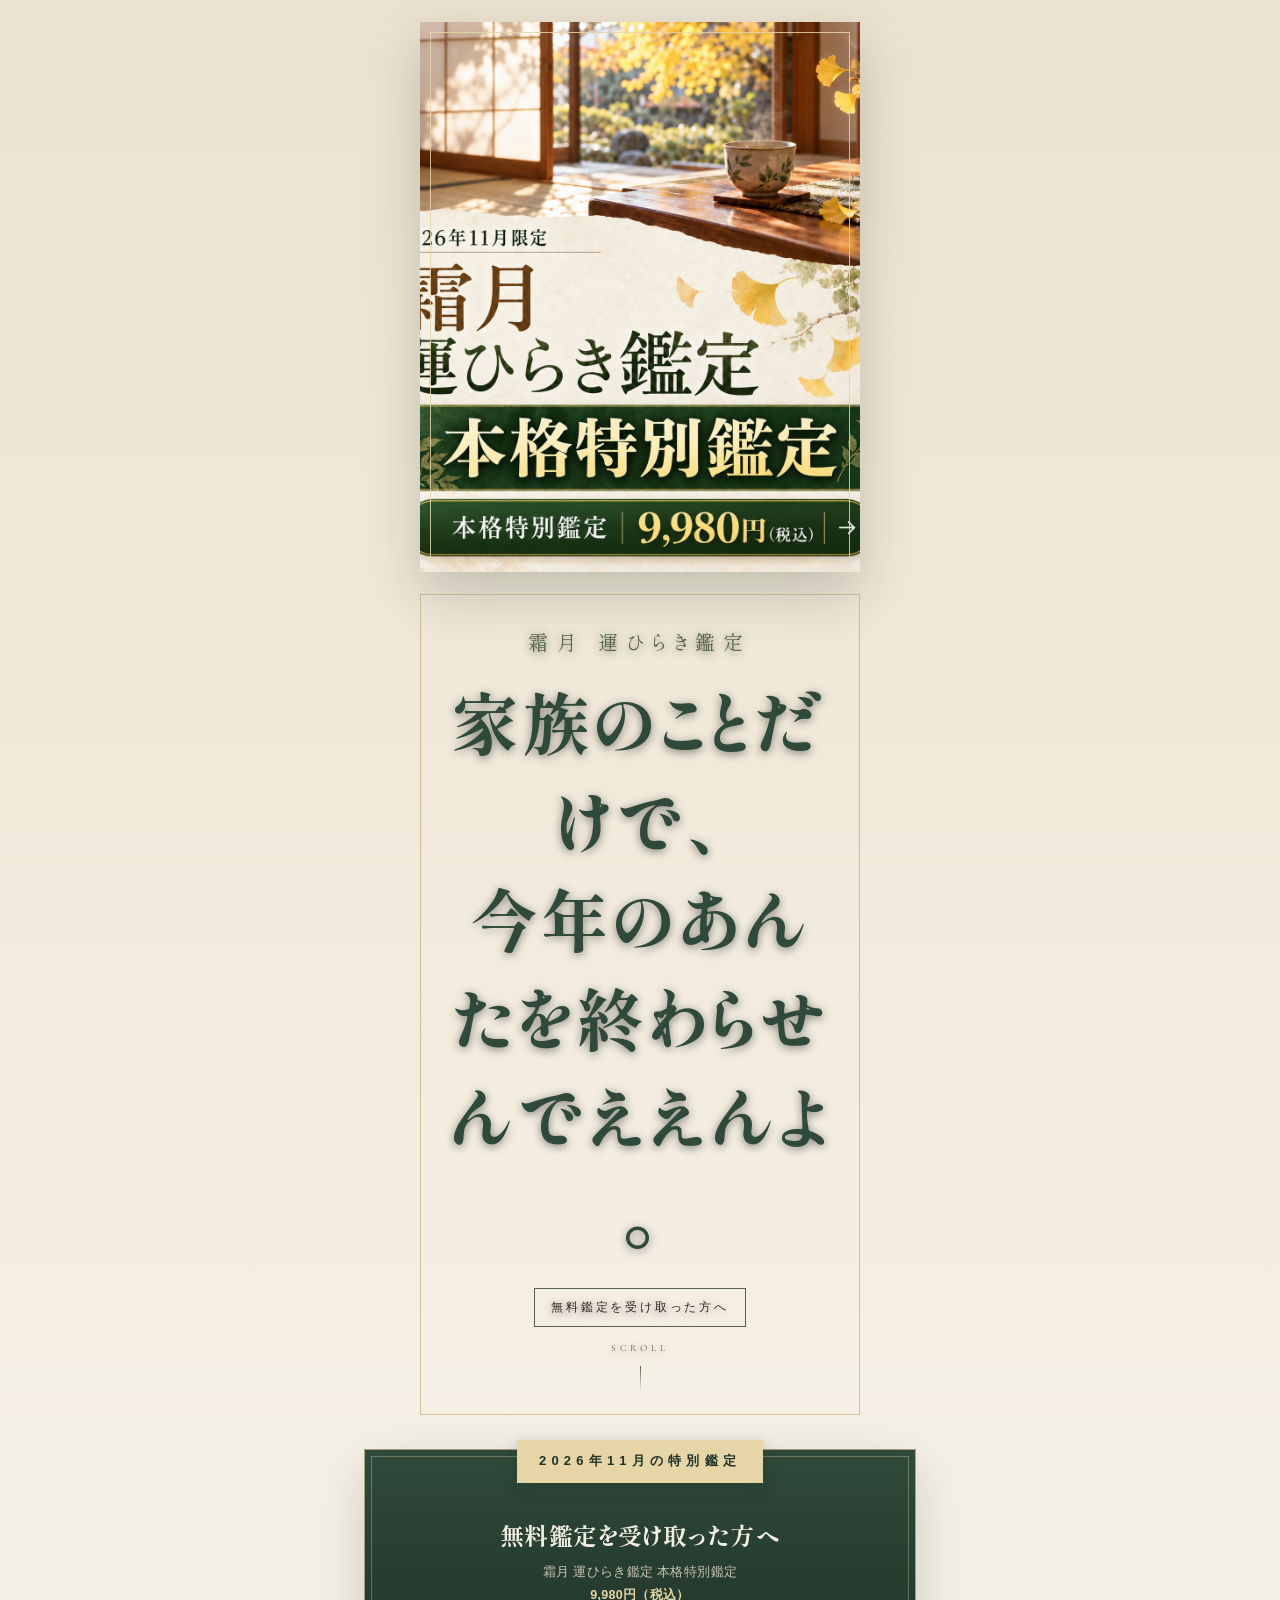
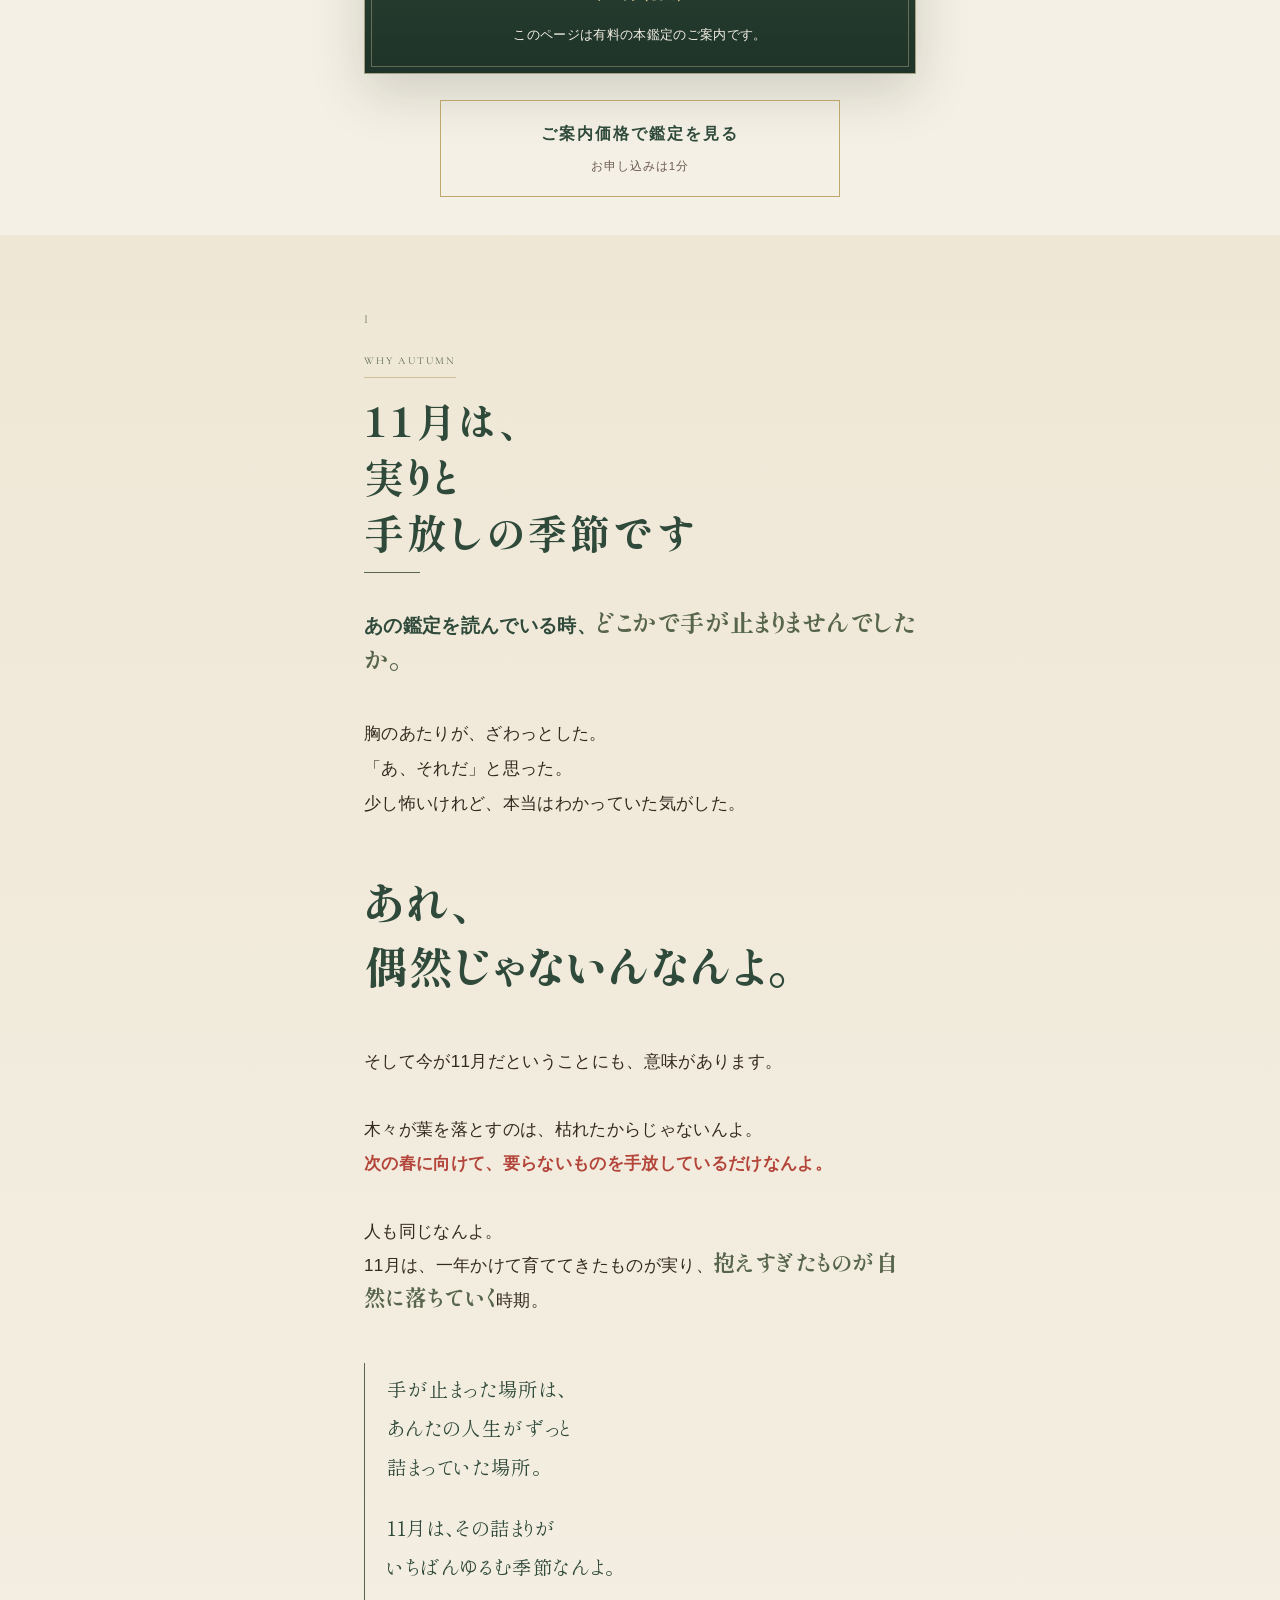
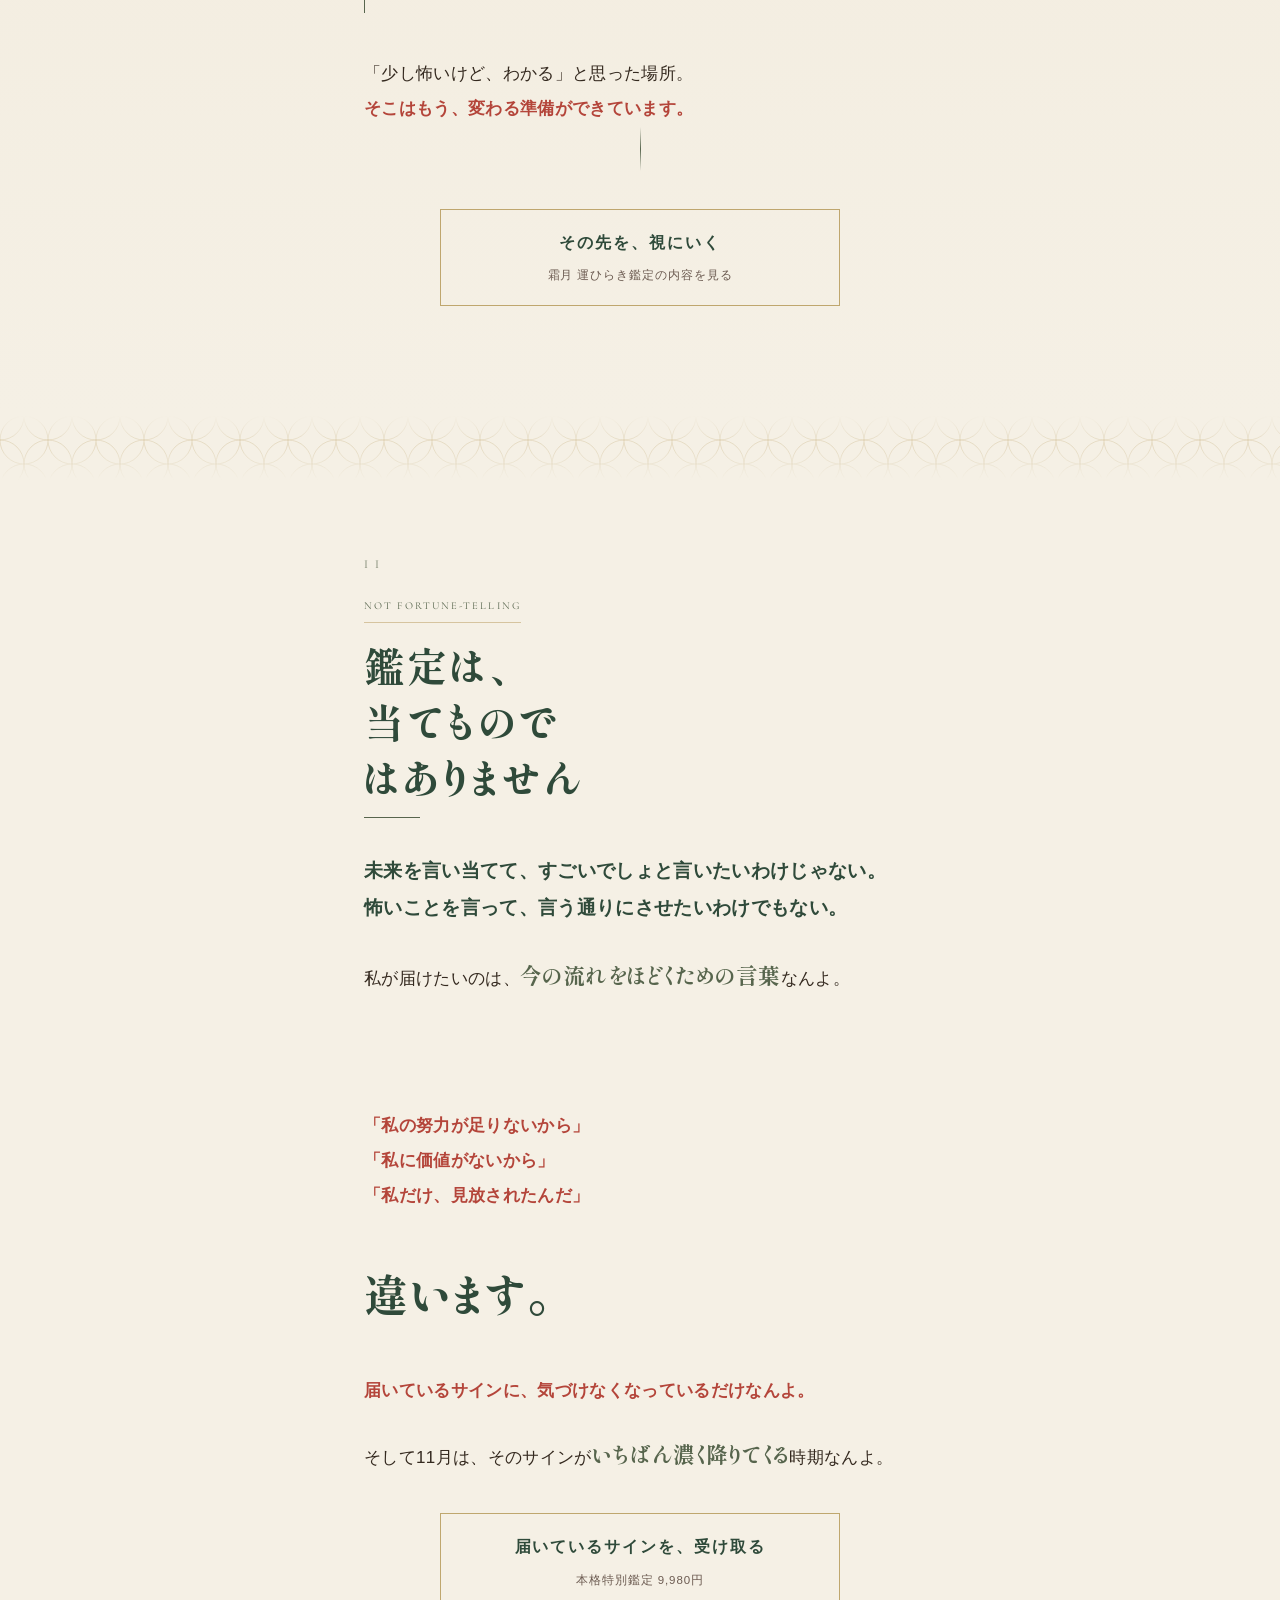
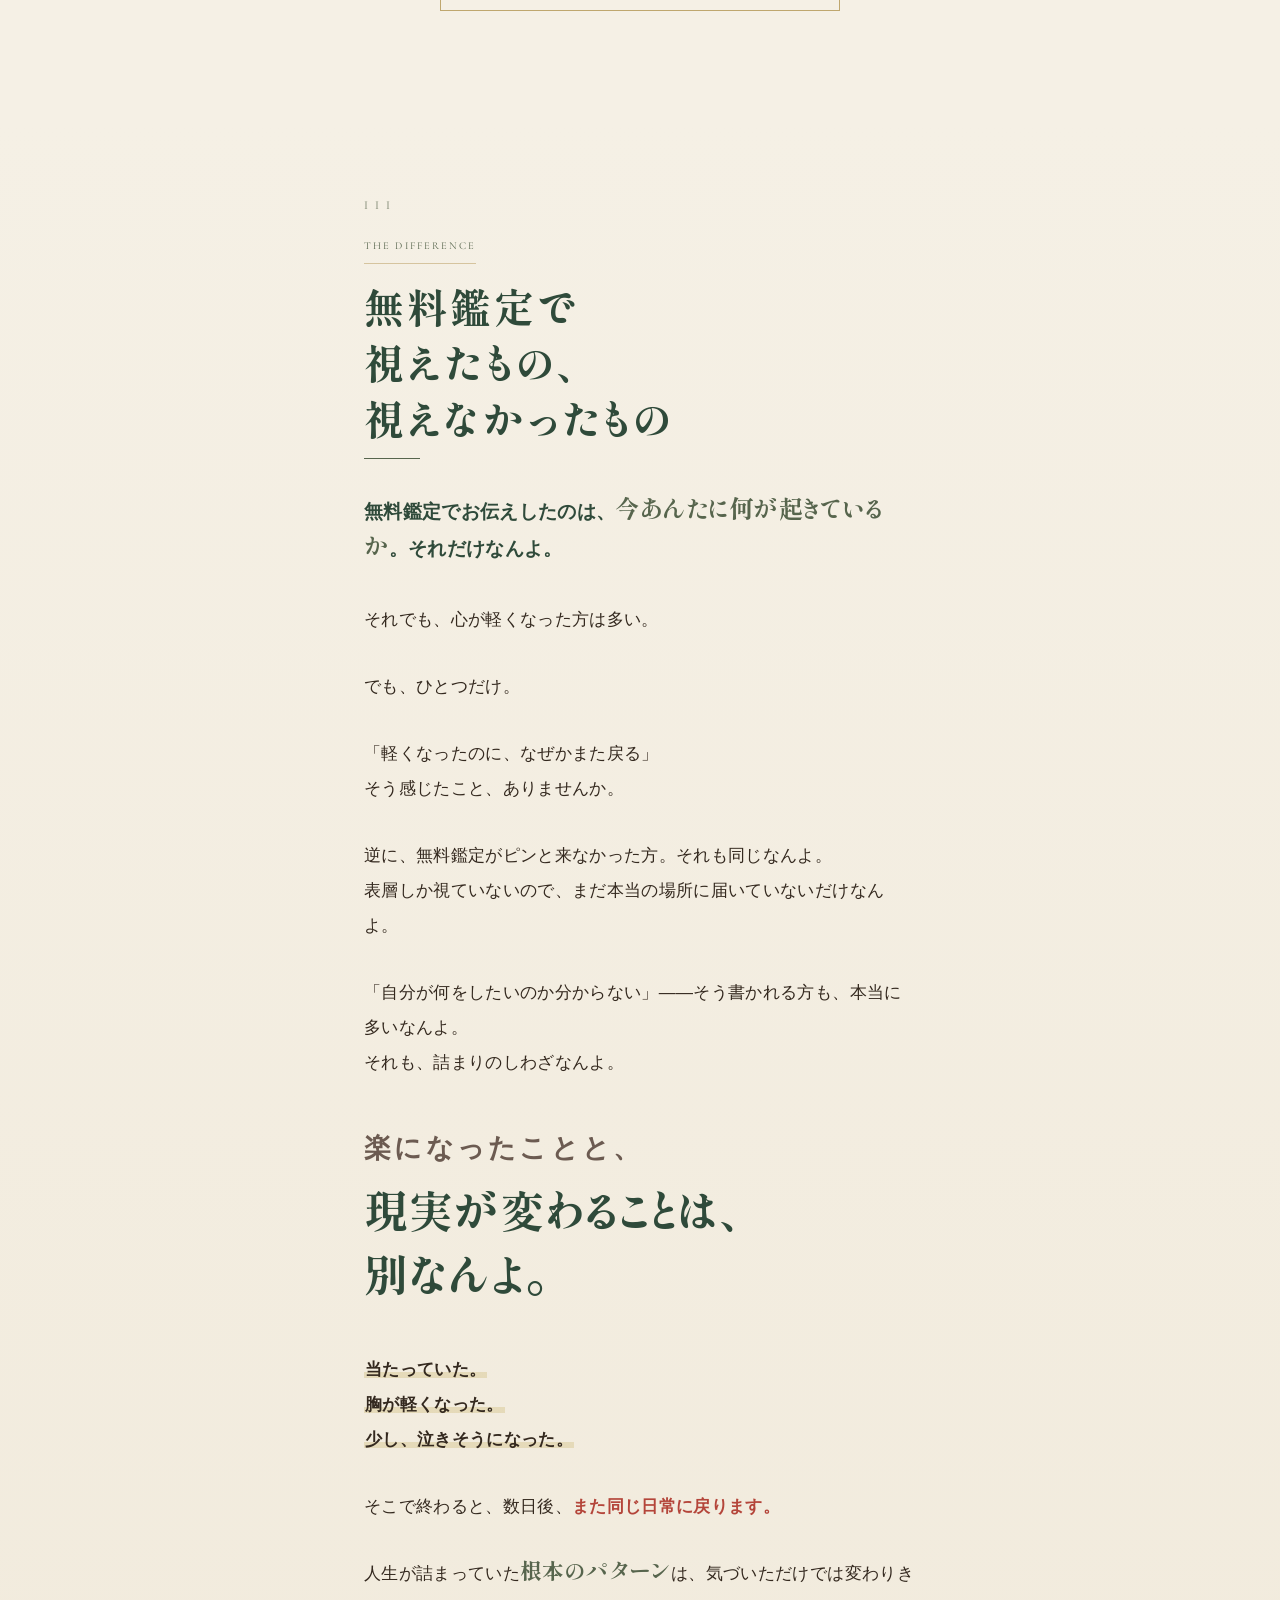
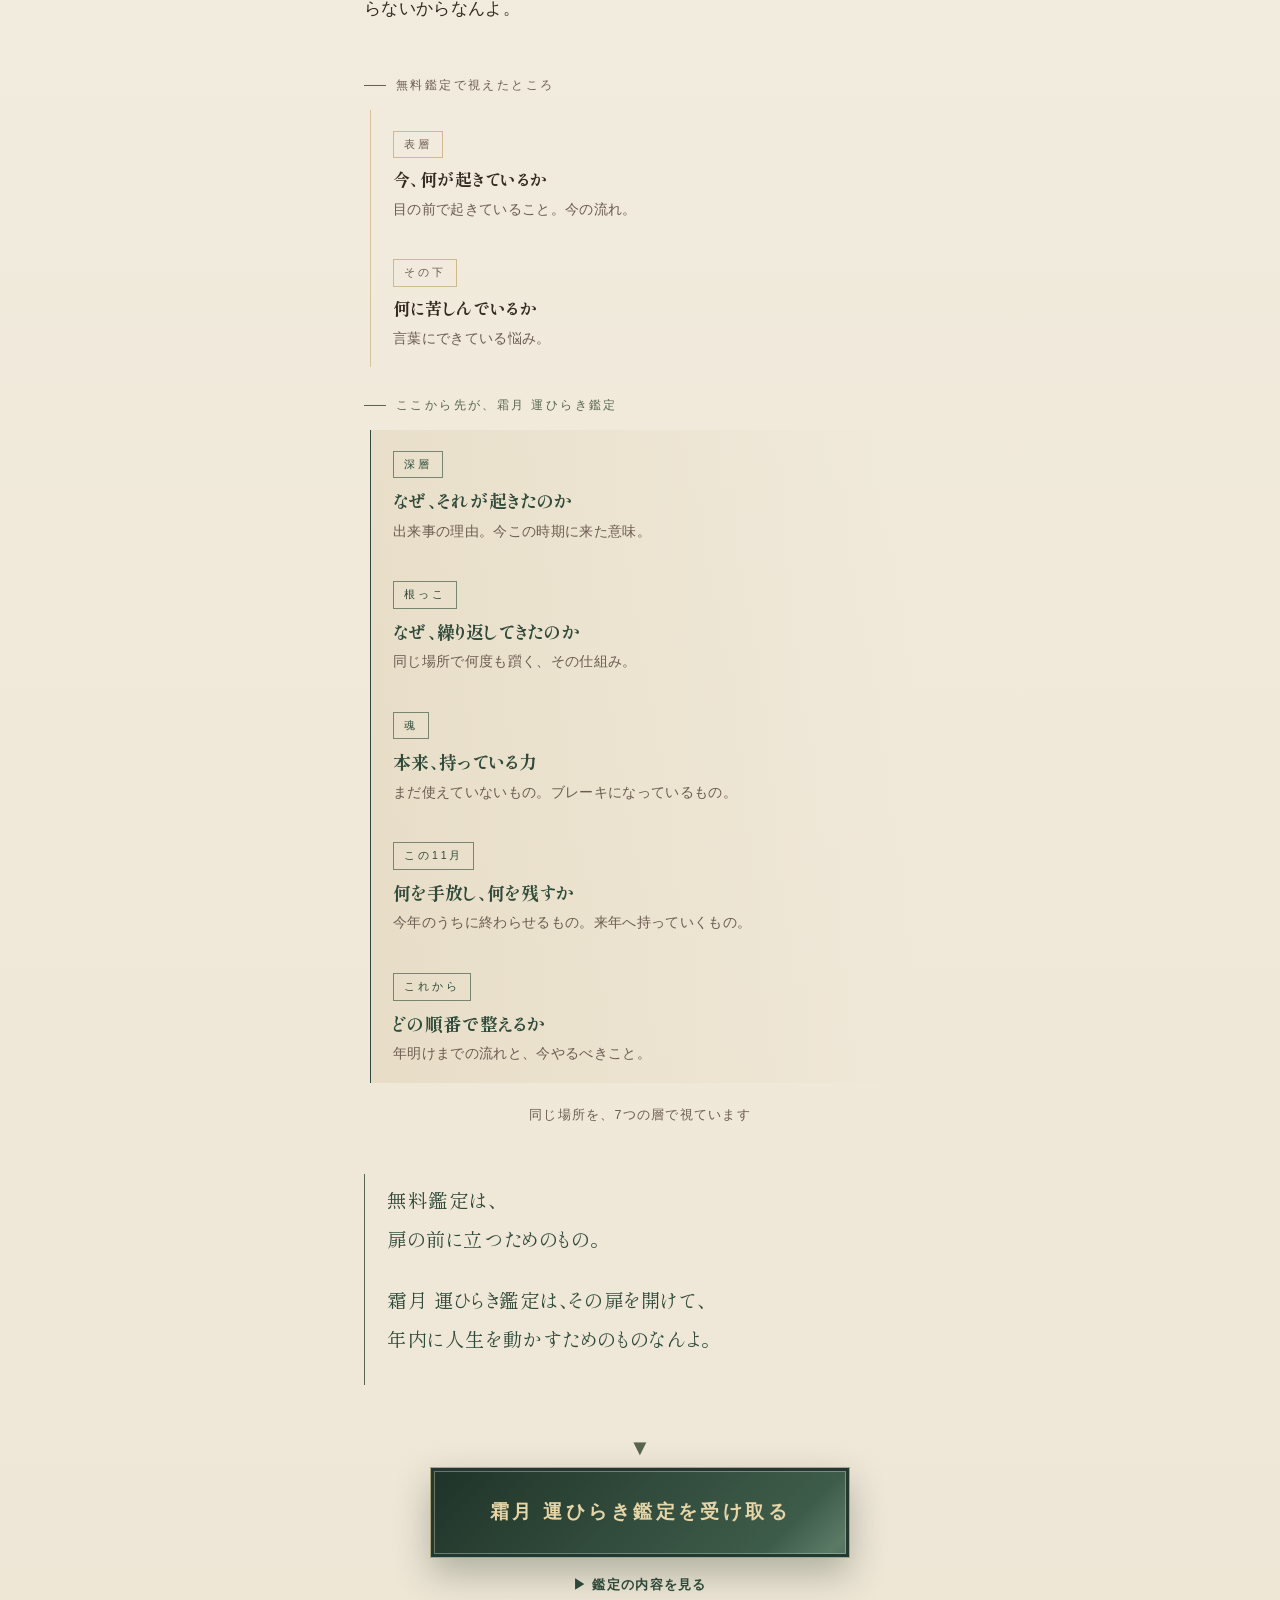
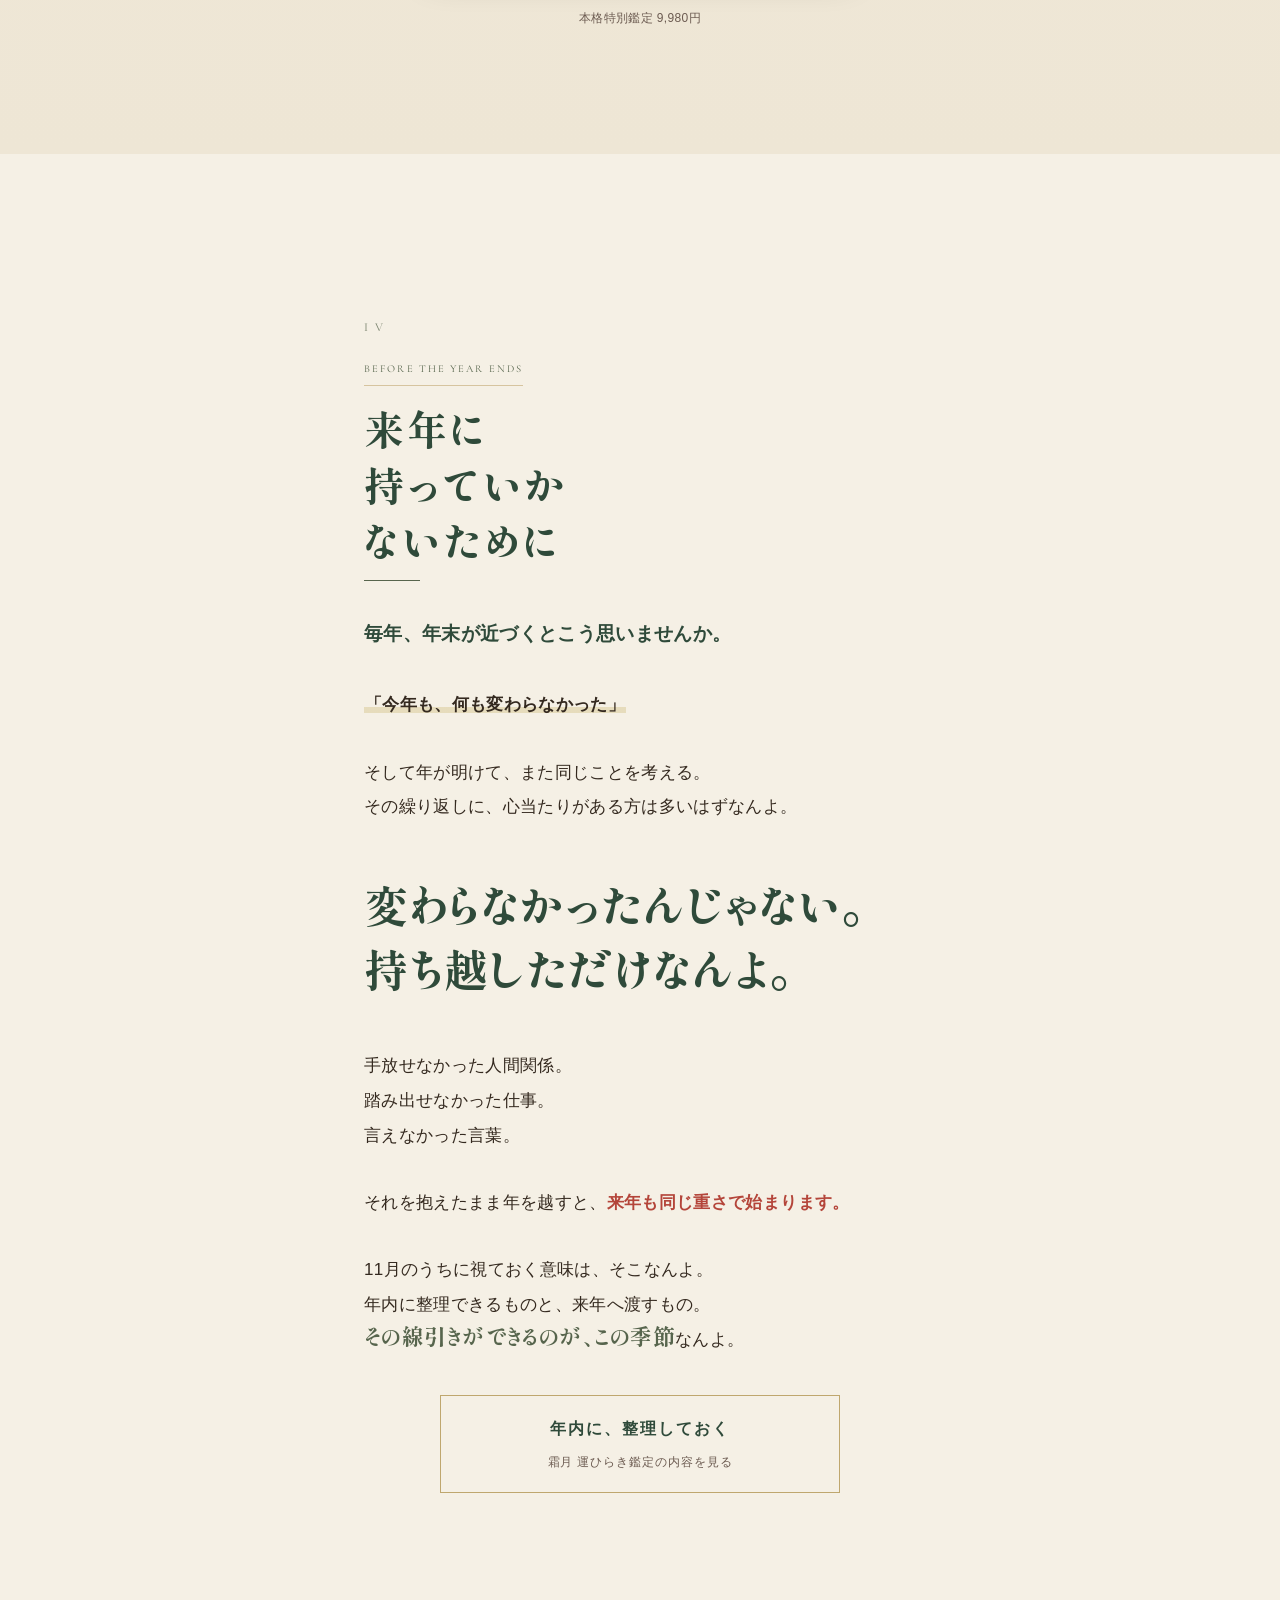
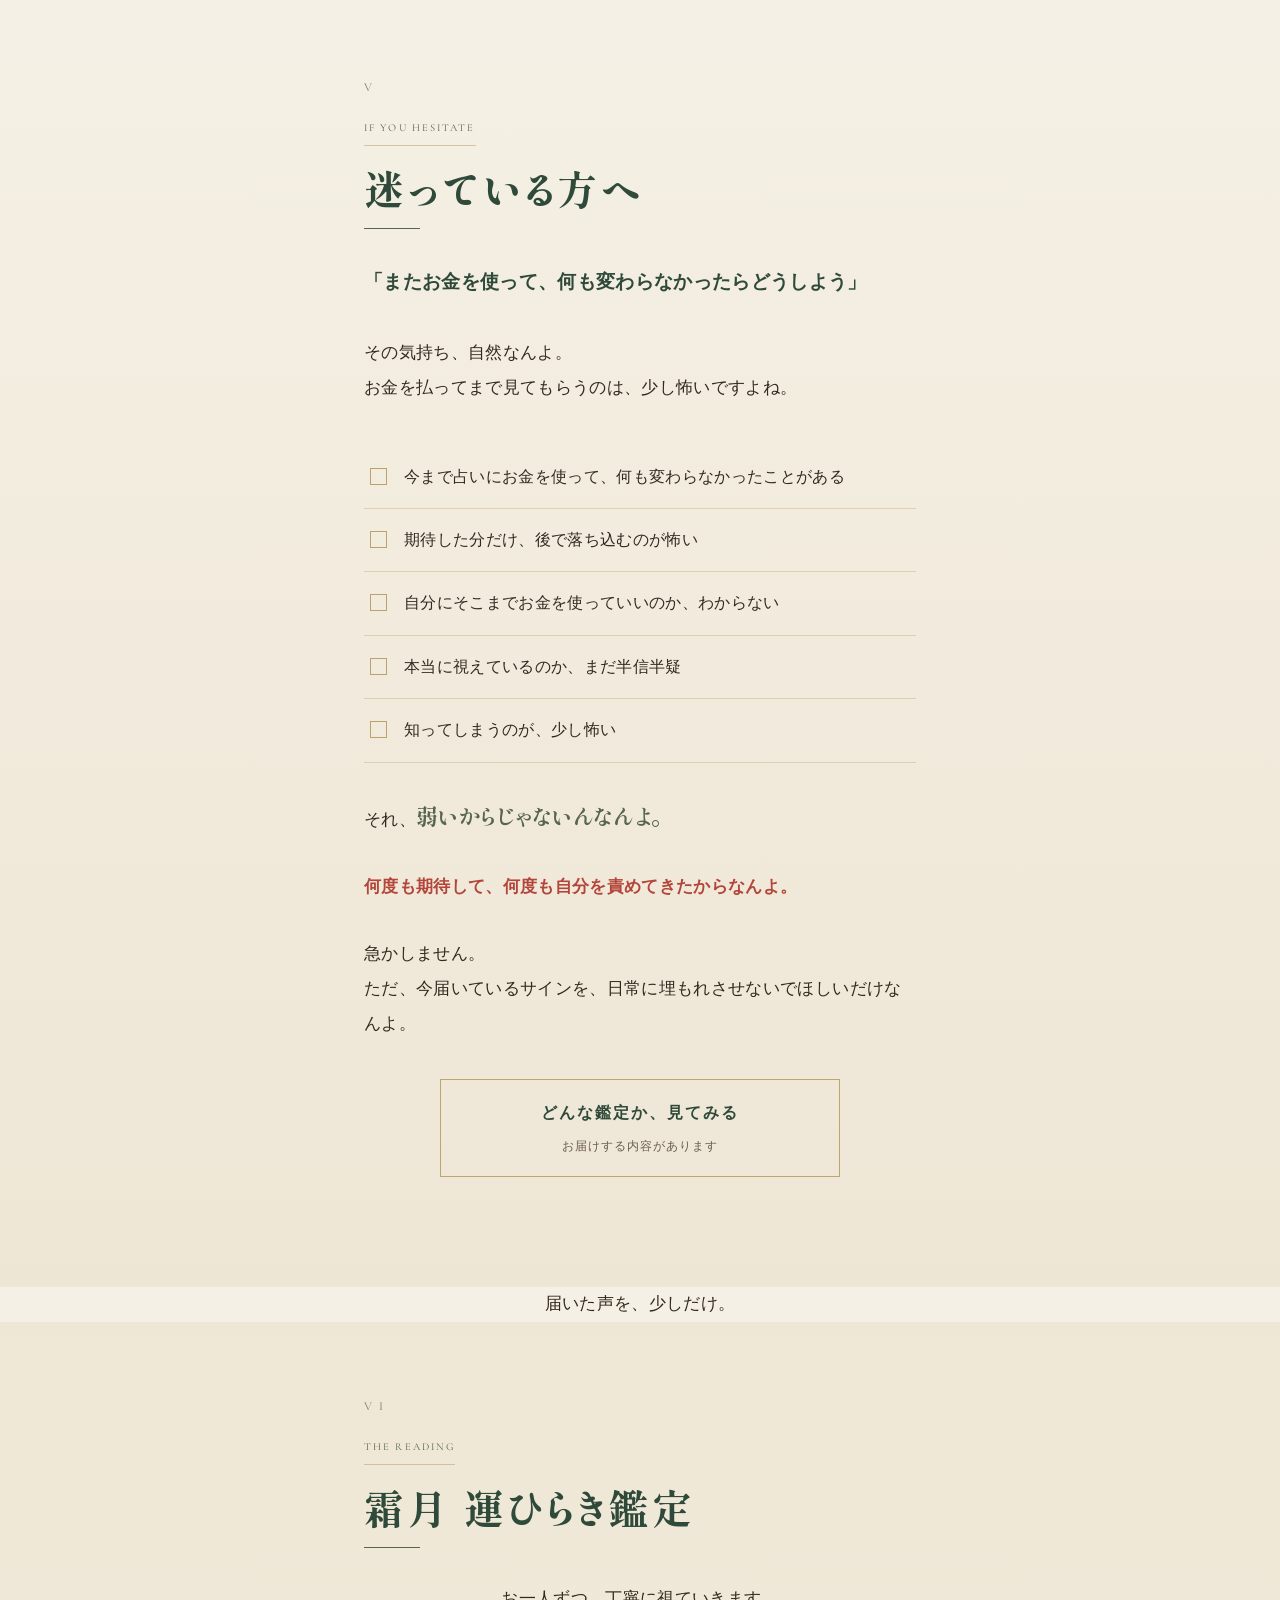
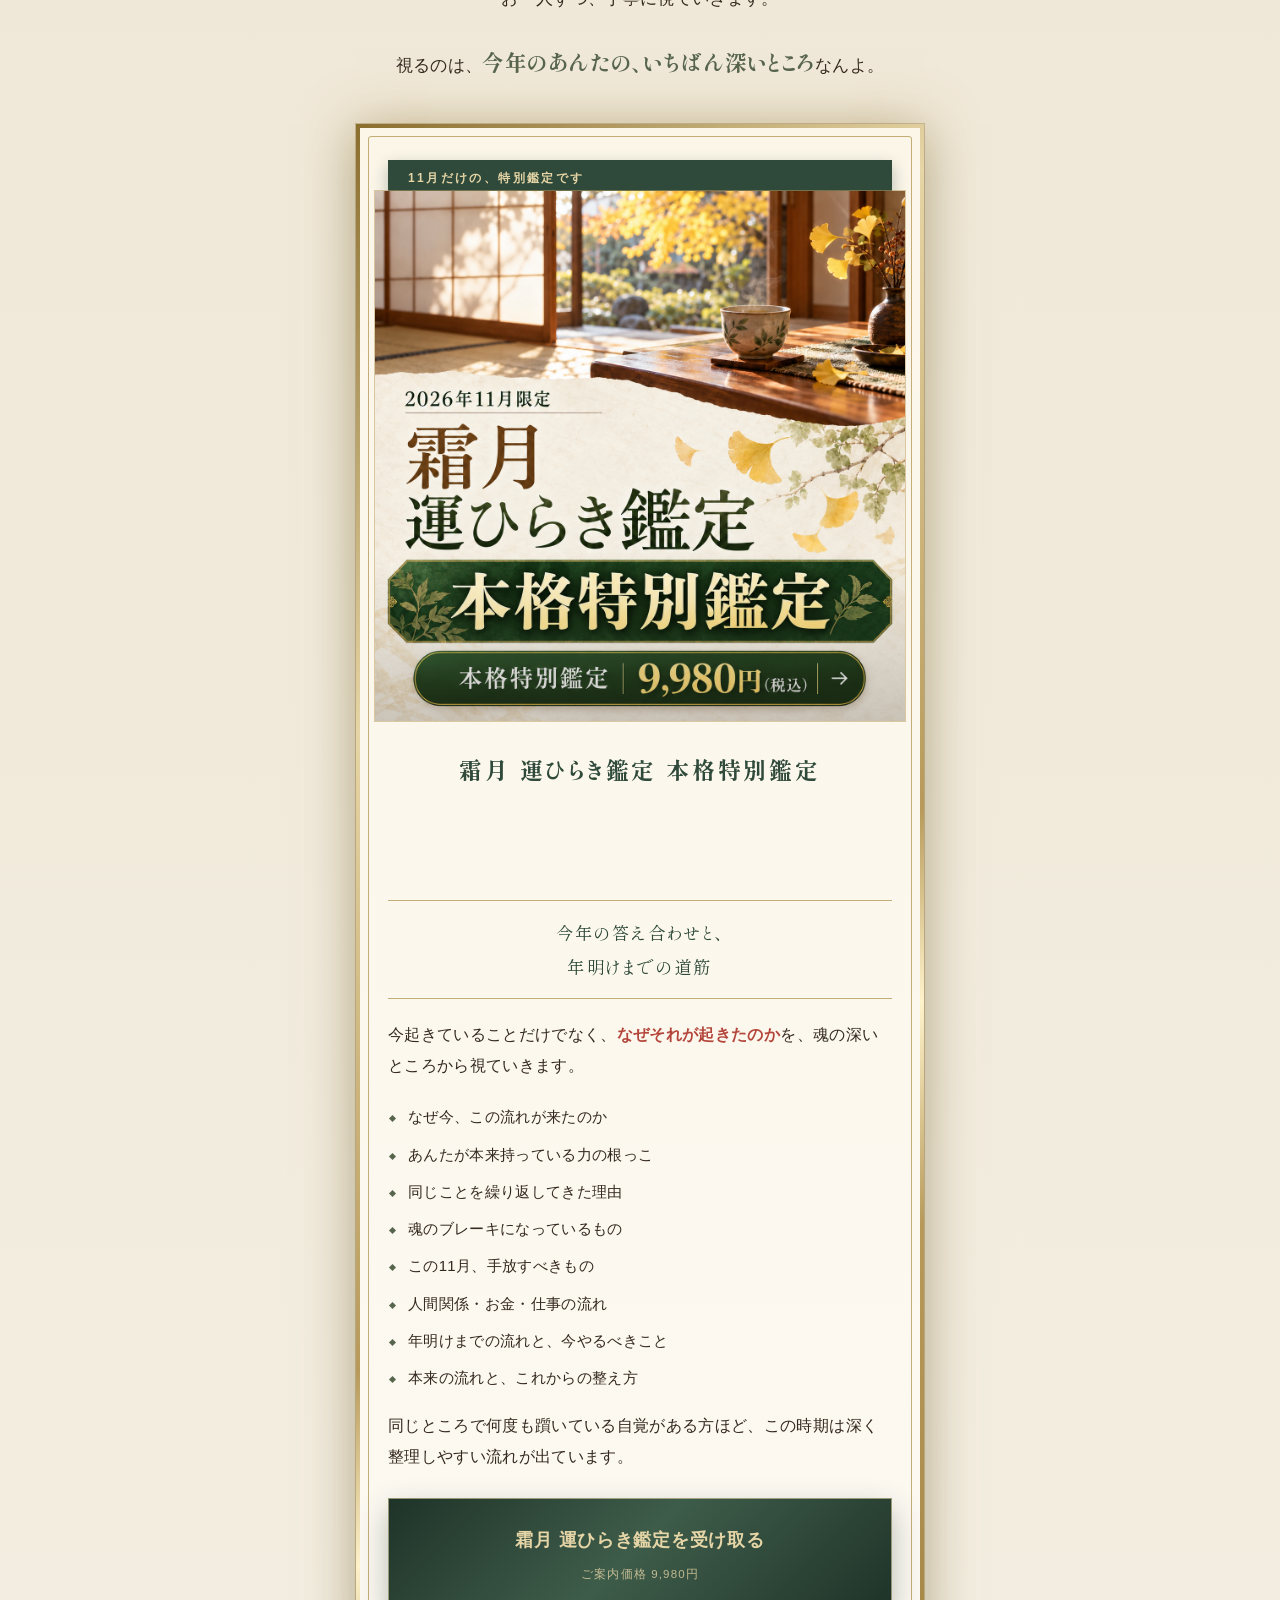
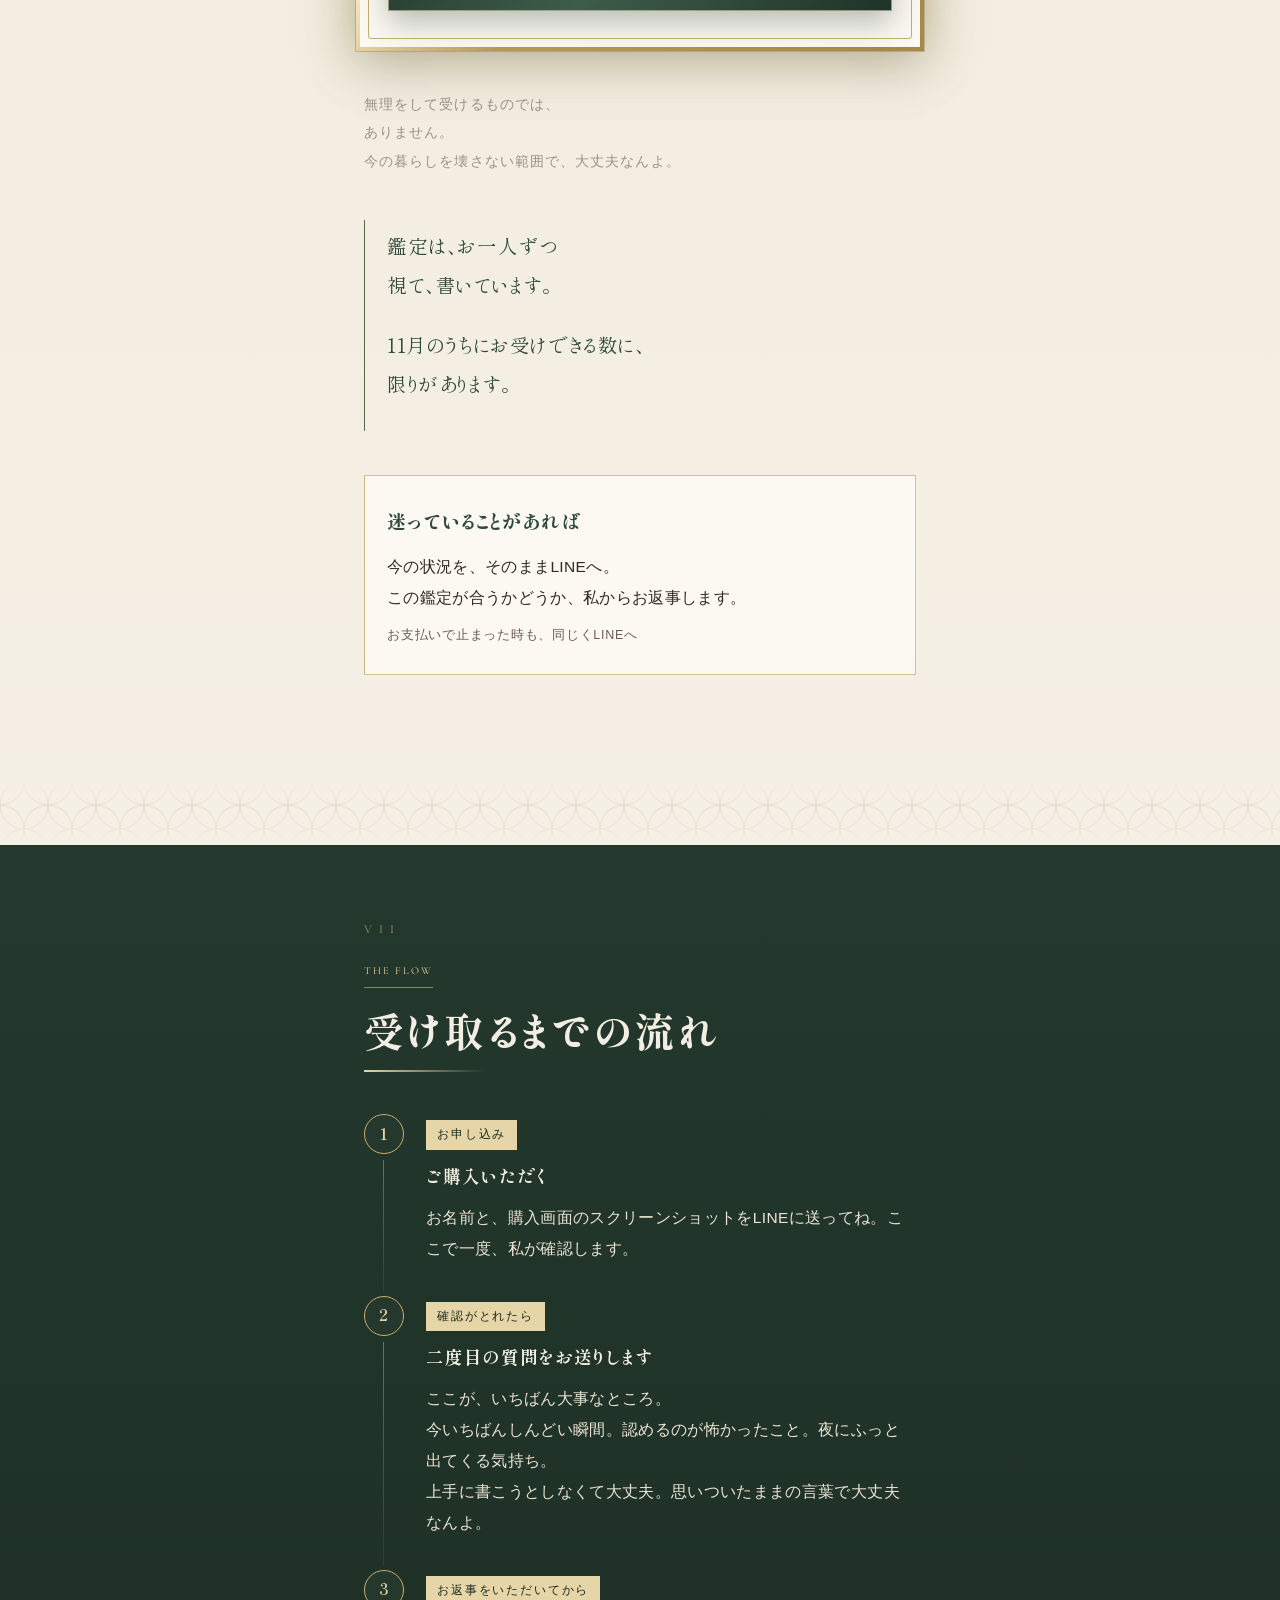
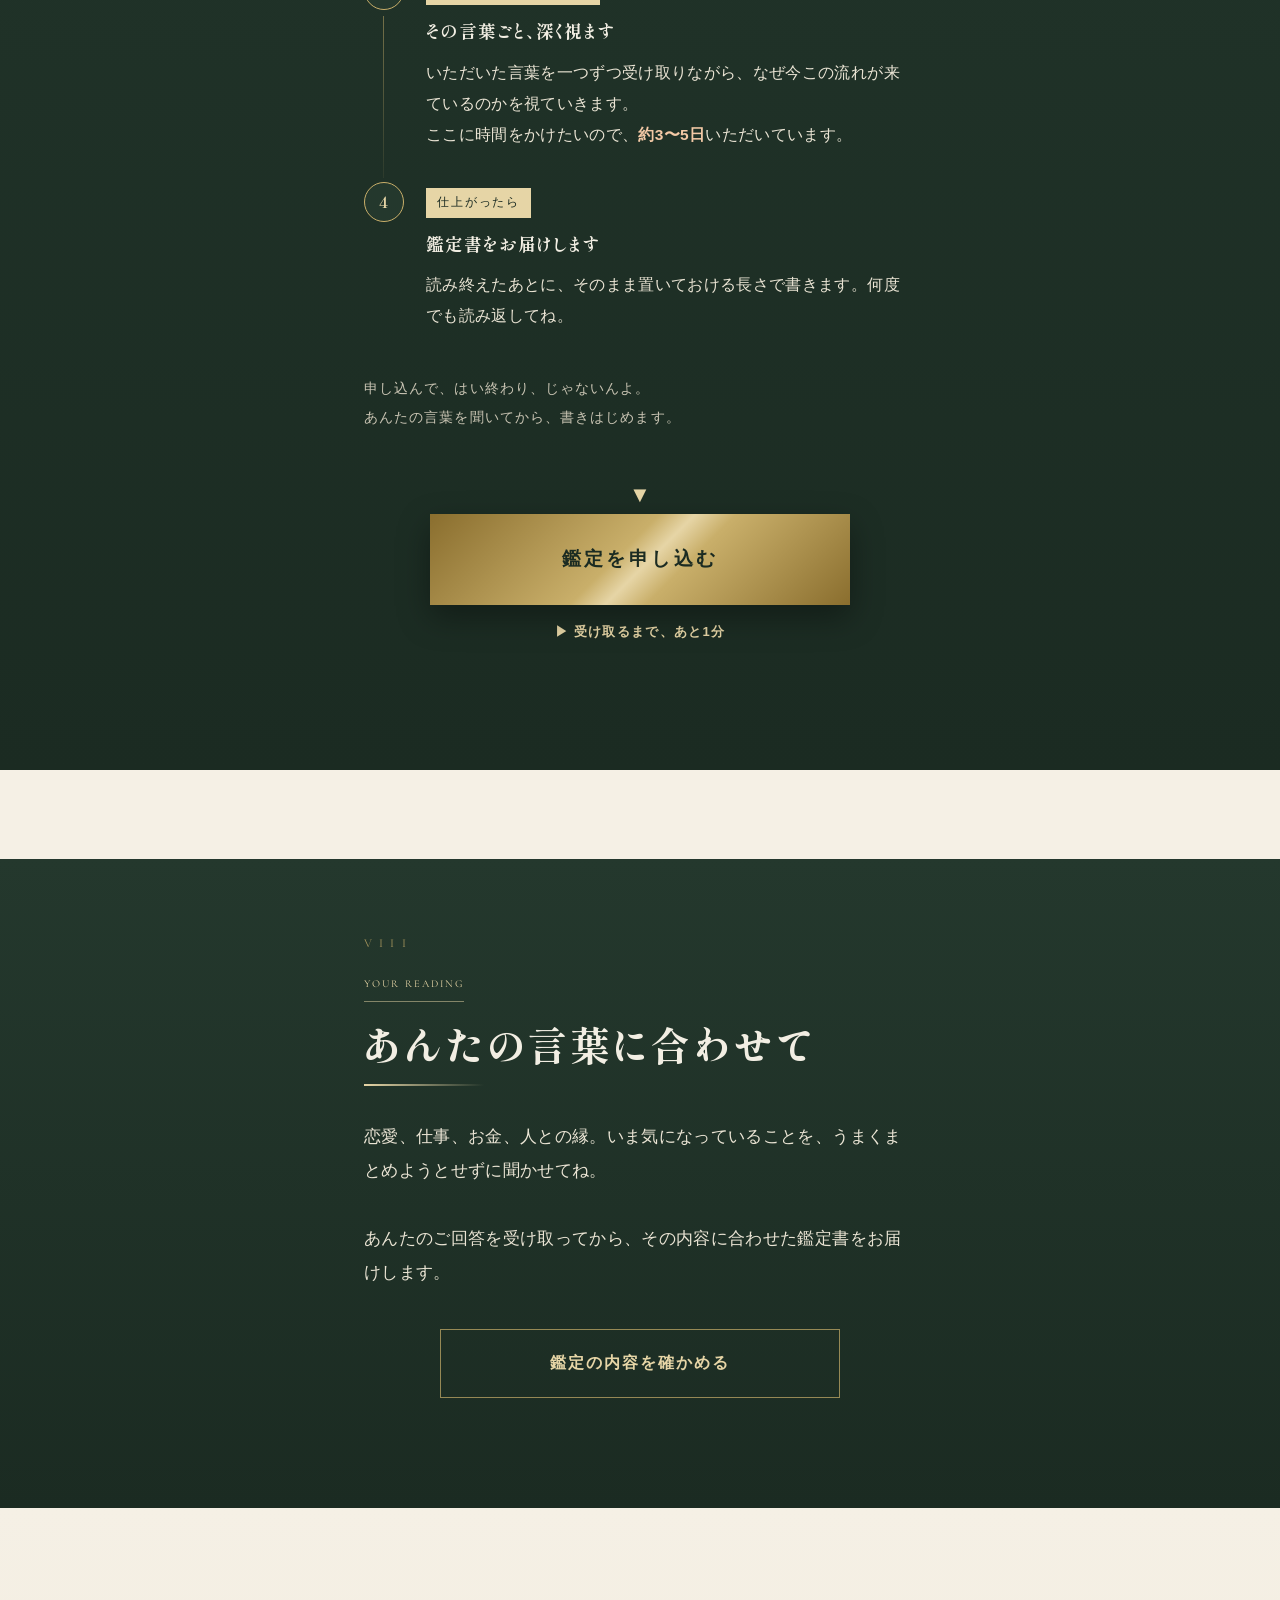
==== commit 19a7bf0f: "Finalize November LP links and footer" ====
--- a/202611-mari/index.html
+++ b/202611-mari/index.html
@@ -79,7 +79,10 @@
 
 <div class="ov rv-b">見捨てられたわけでは、<br/>ありません。</div>
 </div>
-
+<div class="stag">
+
+<p><span class="shu">「私の努力が足りないから」</span><br/><span class="shu">「私に価値がないから」</span><br/><span class="shu">「私だけ、見放されたんだ」</span></p>
+</div>
 <div class="big rv-b">違います。</div>
 <div class="rv">
 <p><strong>届いているサインに、気づけなくなっているだけなんよ。</strong></p>
@@ -396,9 +399,7 @@
 </a>
 </div>
 </section>
-<footer>
-
-</footer>
+<footer><div class="wrap"><p>まり｜2026年11月の特別鑑定</p><p><a href="https://pmsdqb4c2p0emj0yagvc.stores.jp/tokushoho" rel="noopener" target="_blank">特定商取引法に基づく表記</a></p><p>ご相談は、鑑定をご案内した公式LINEへ。</p></div></footer>
 
 
 
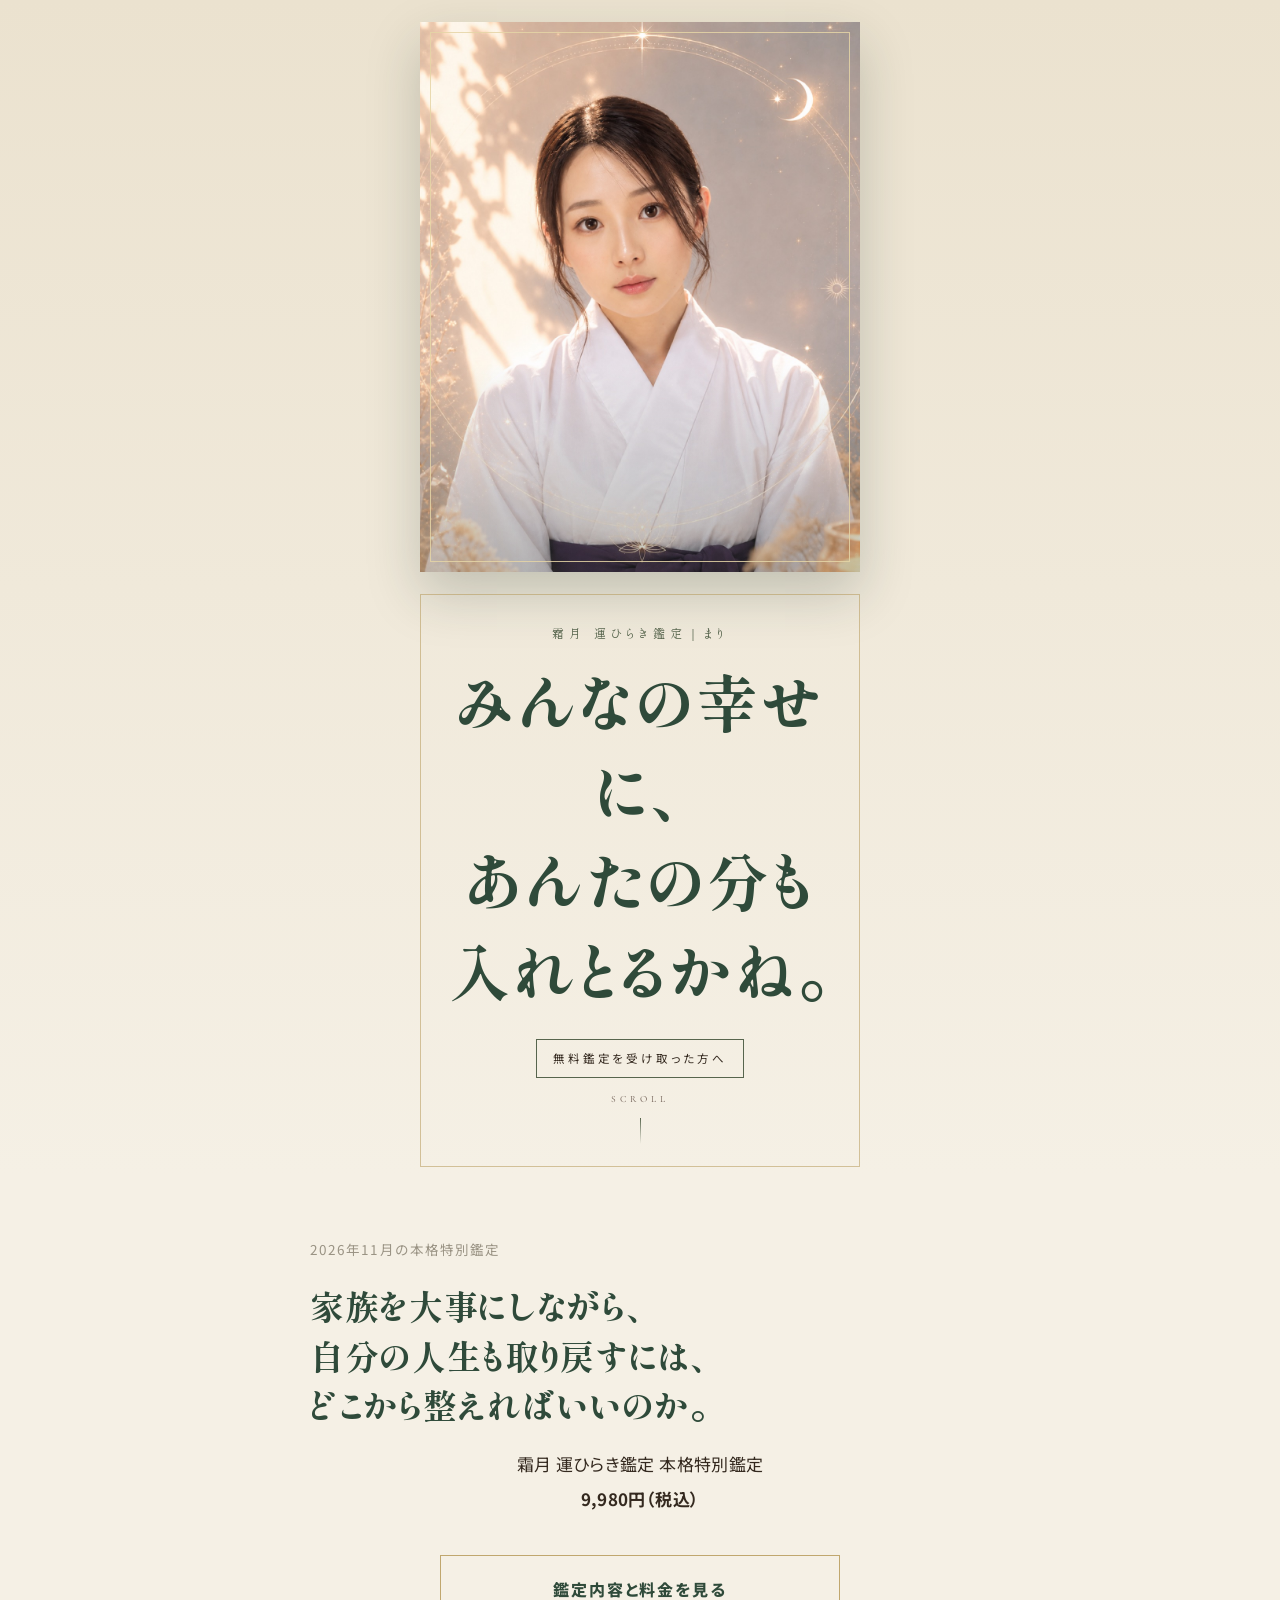
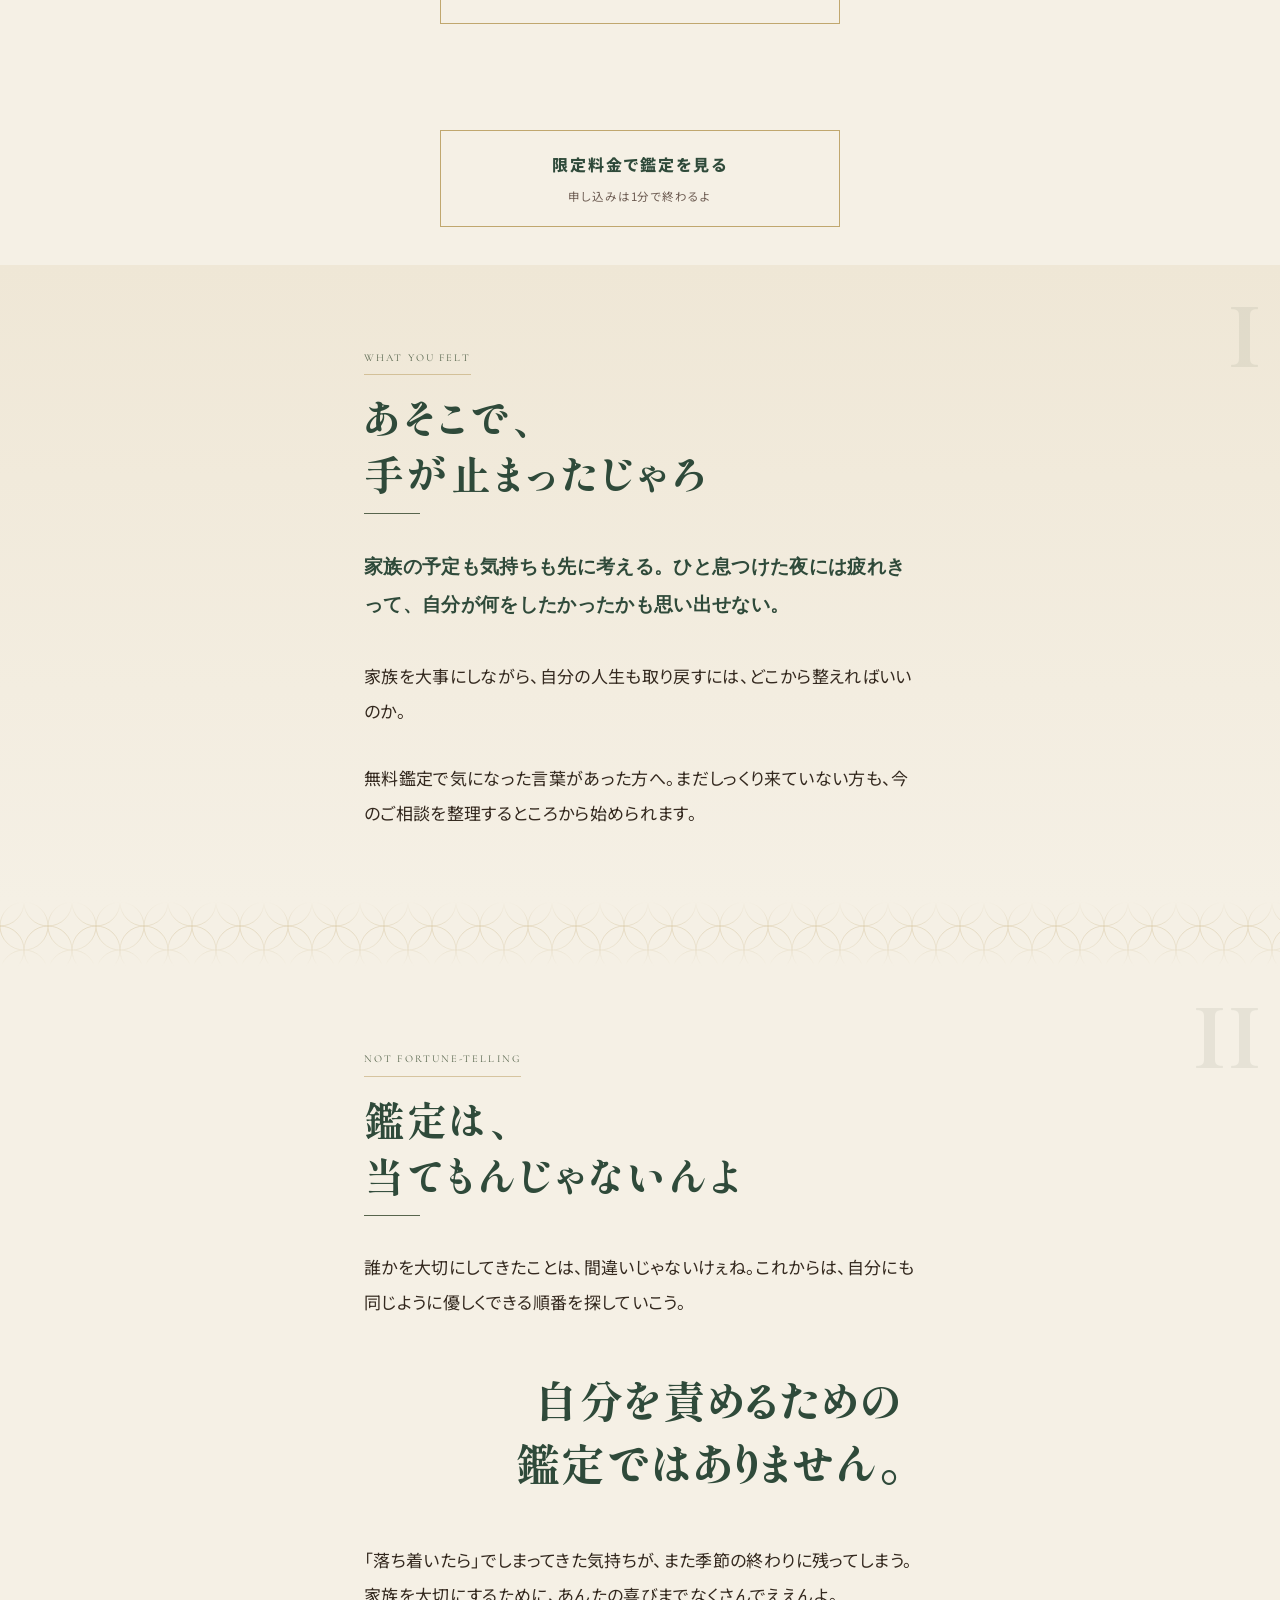
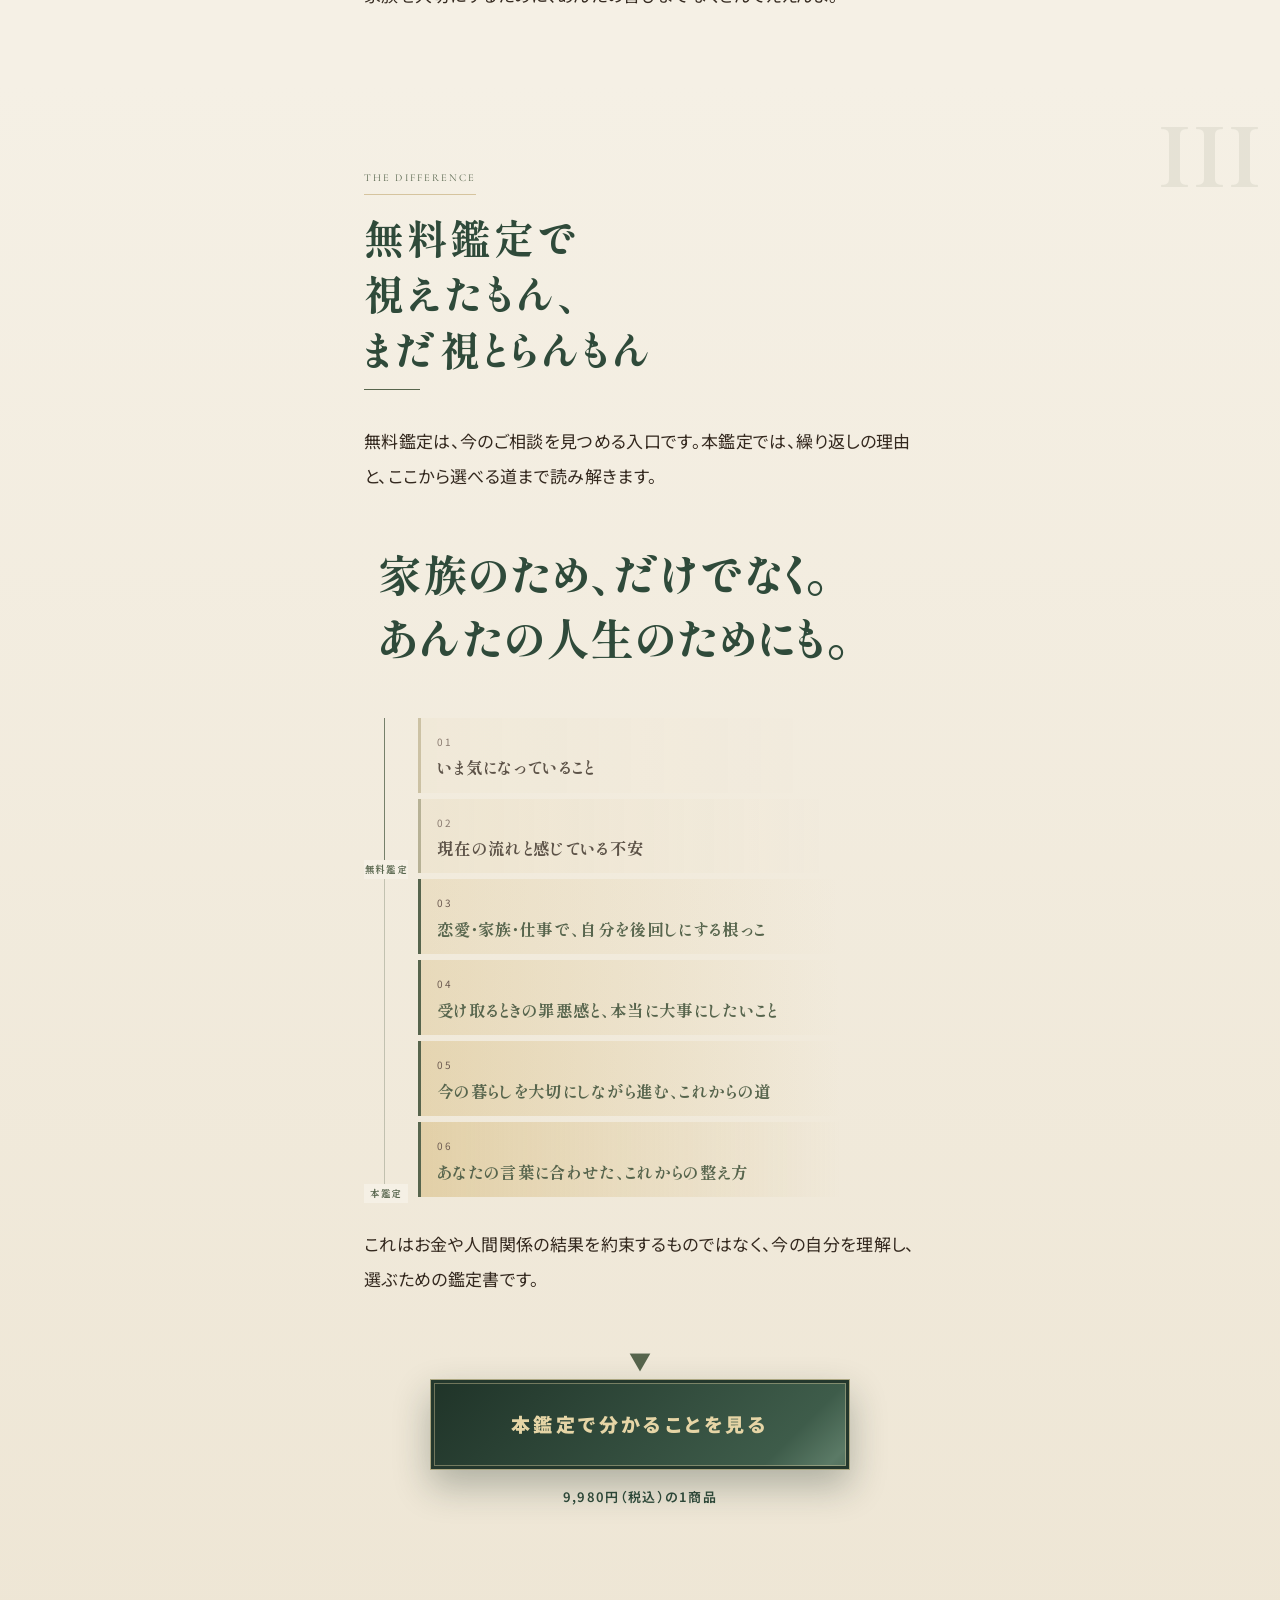
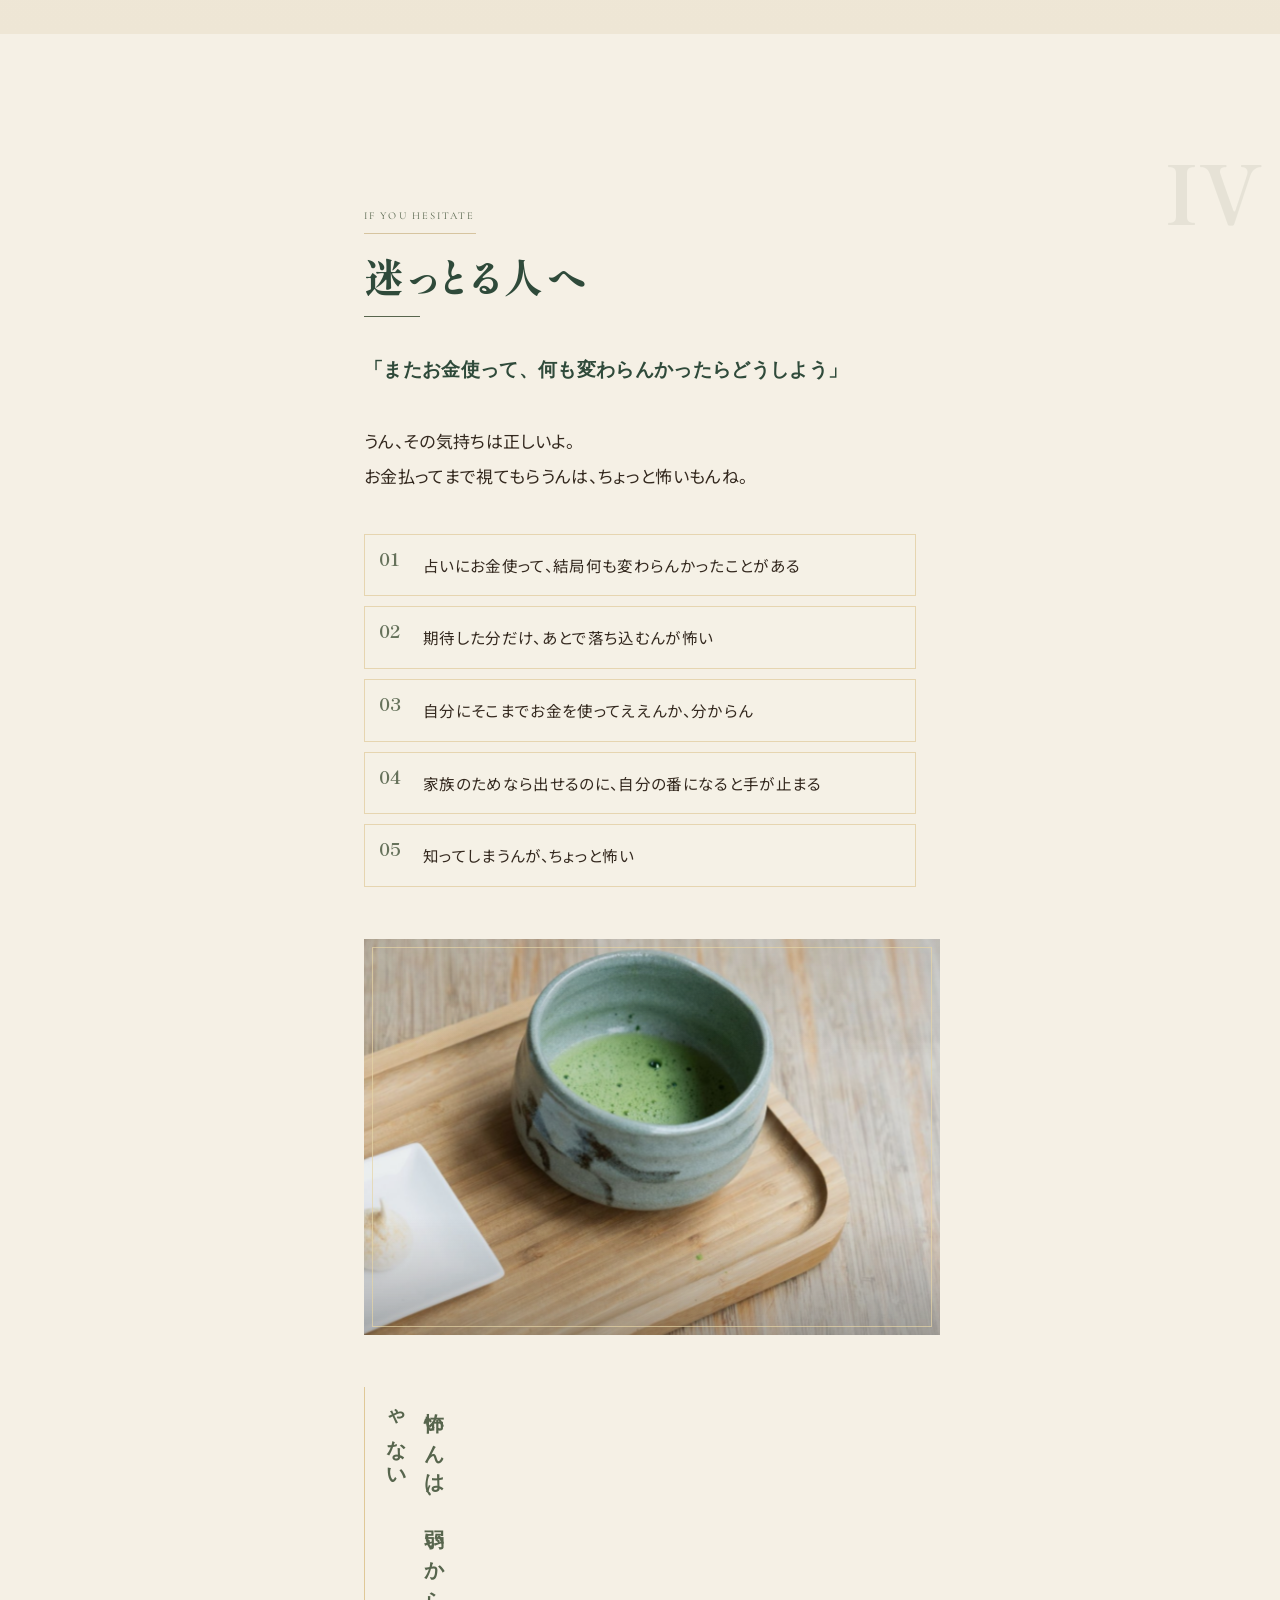
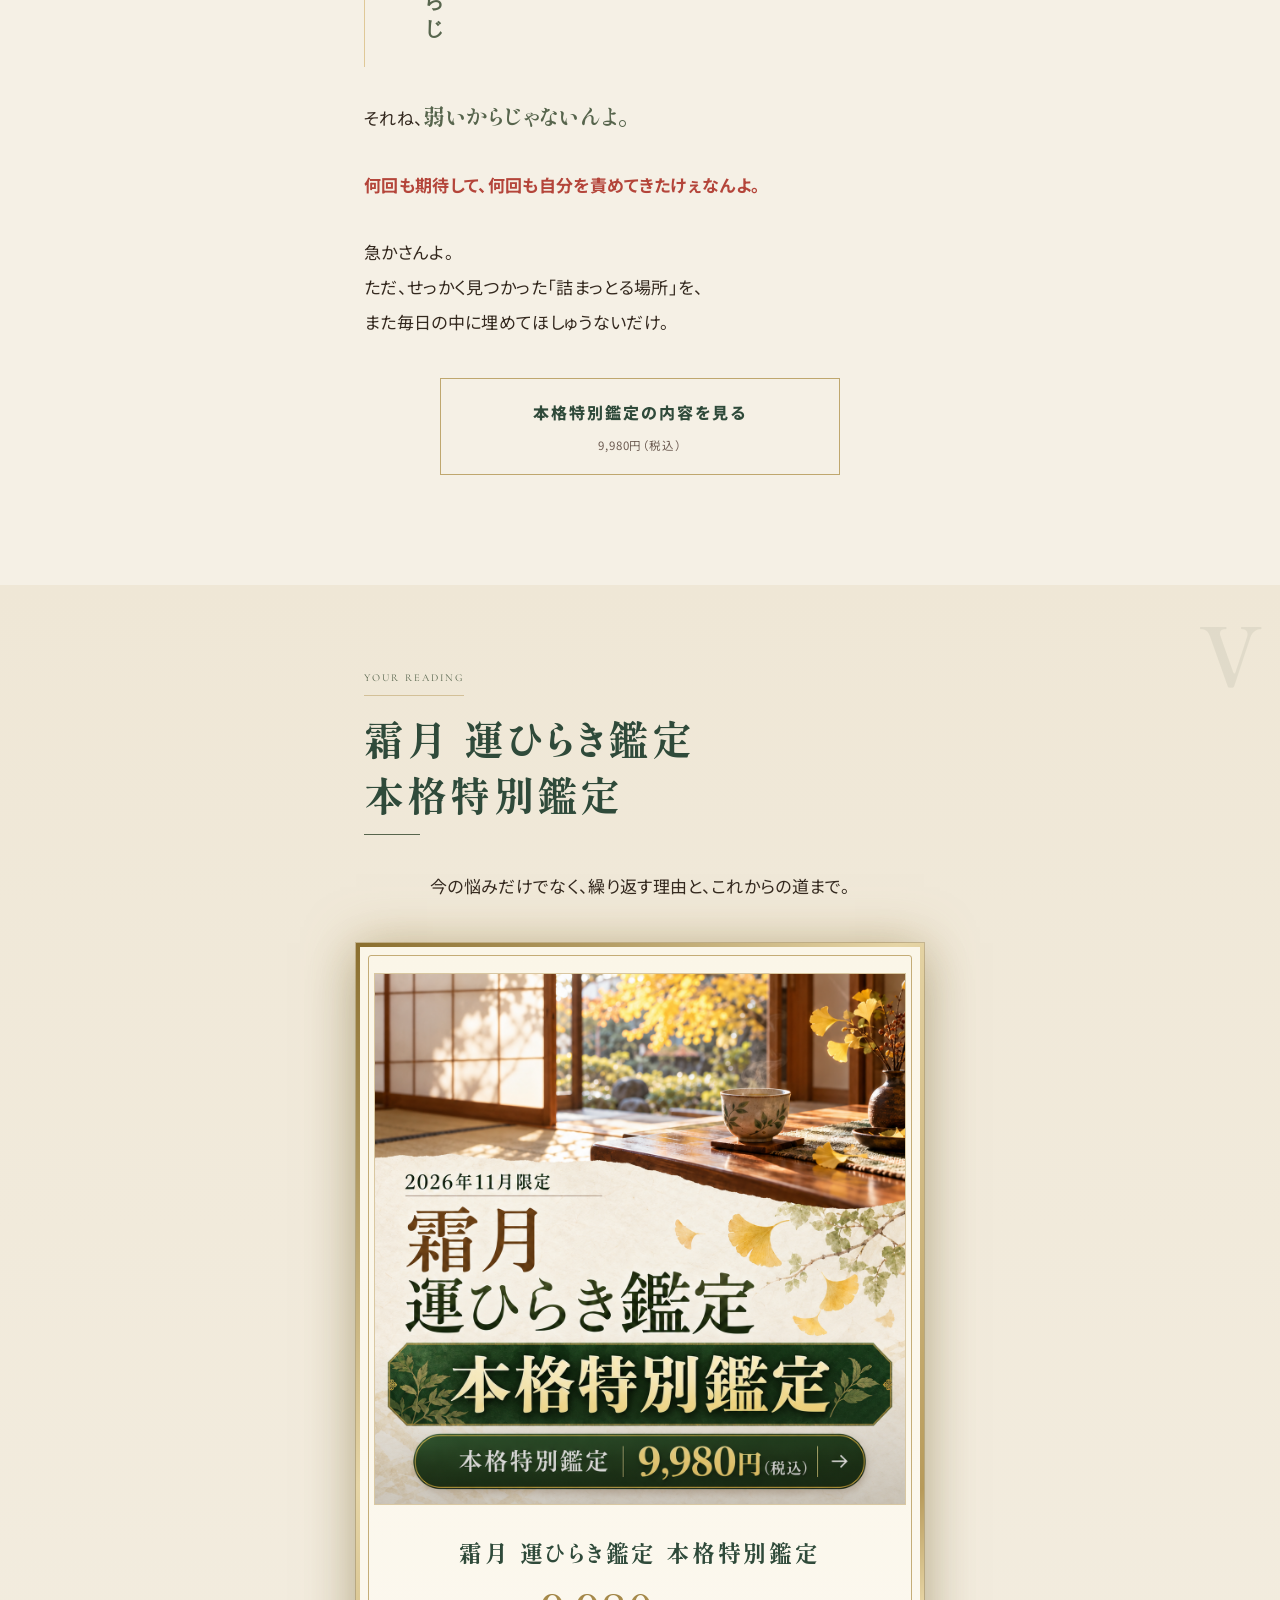
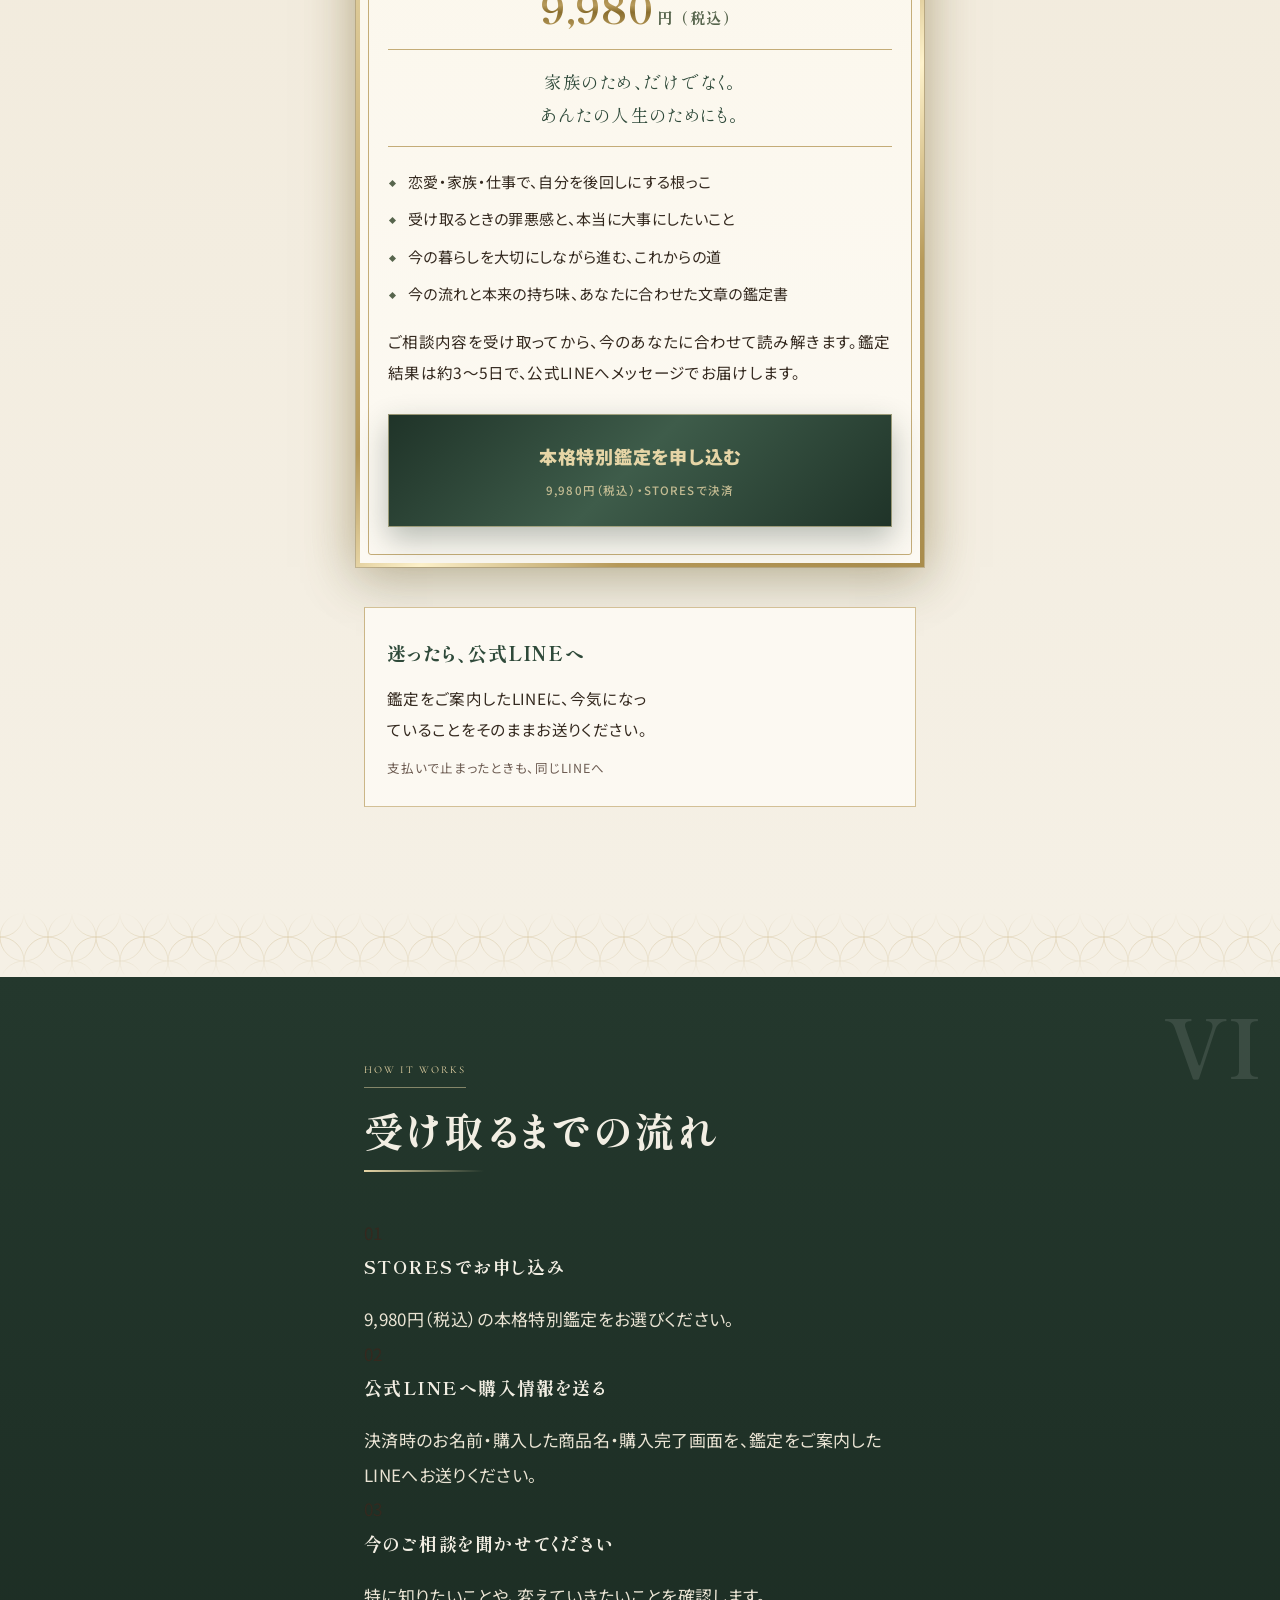
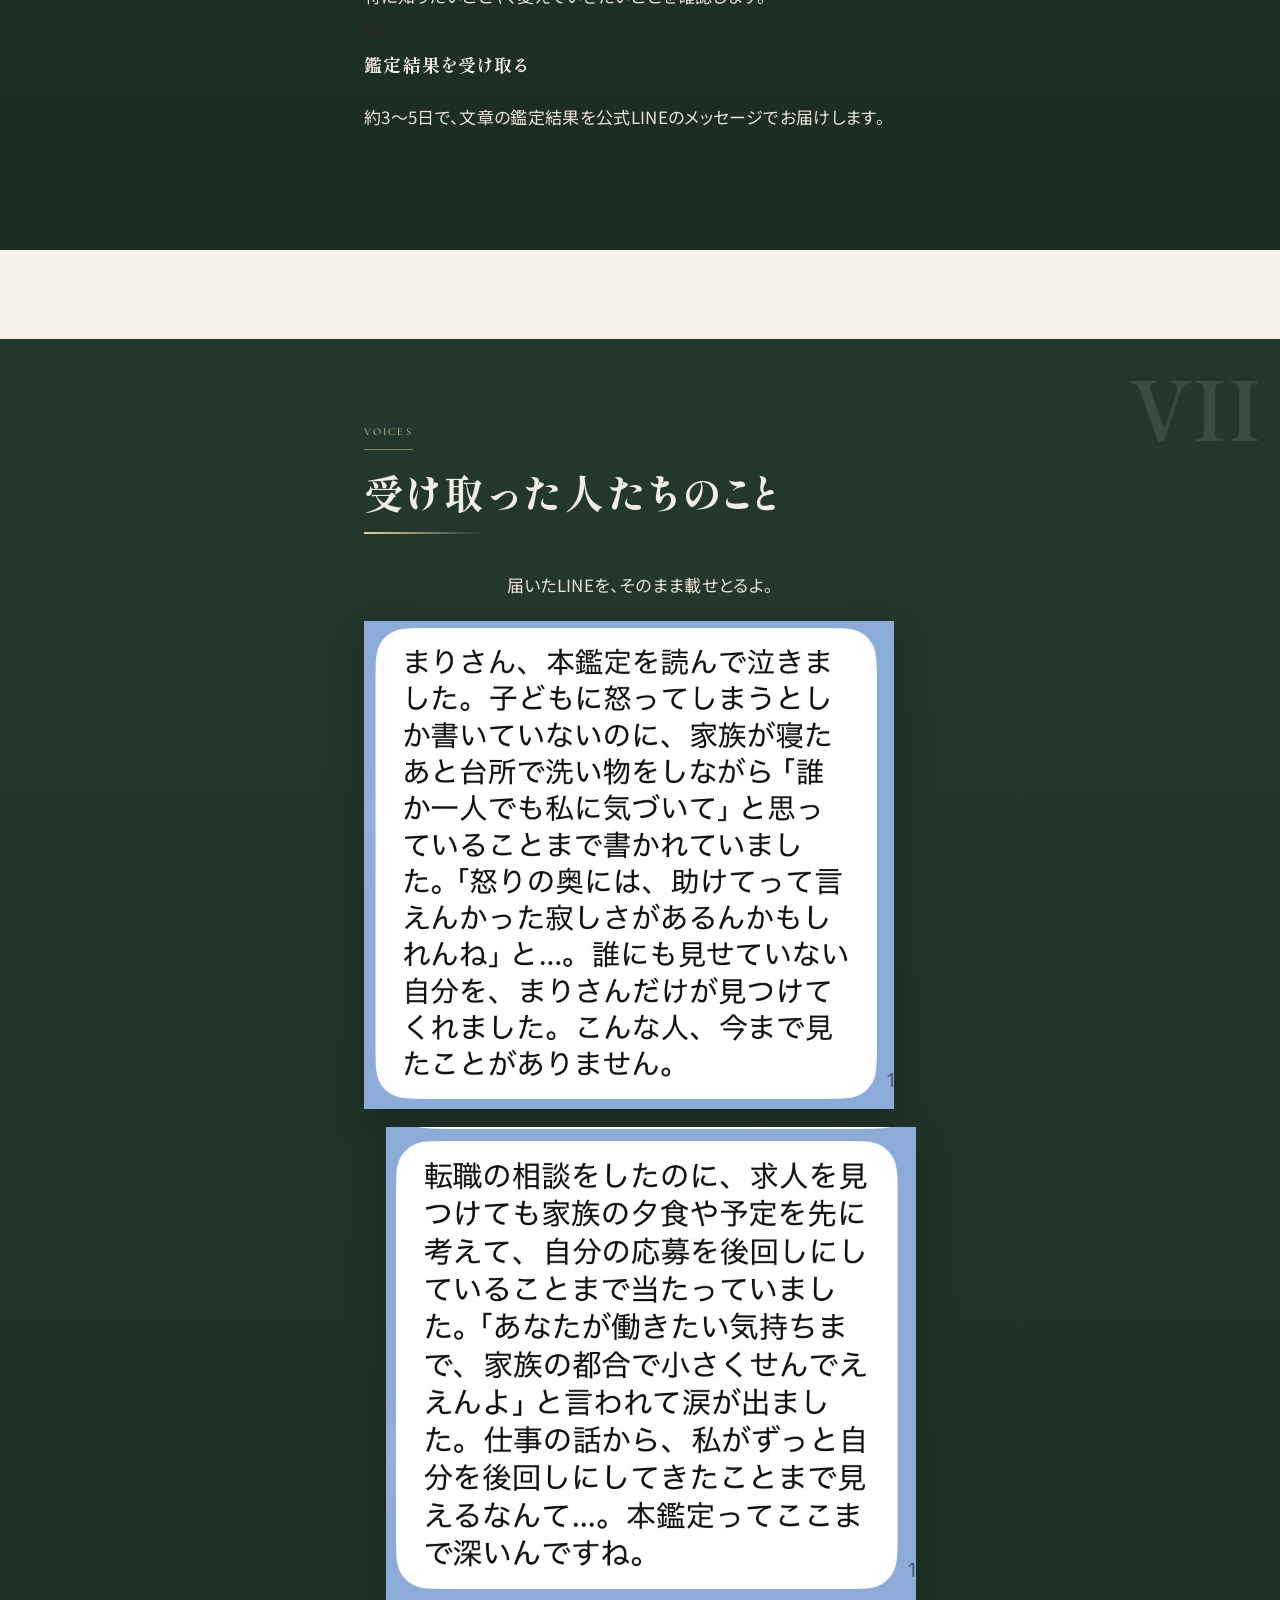
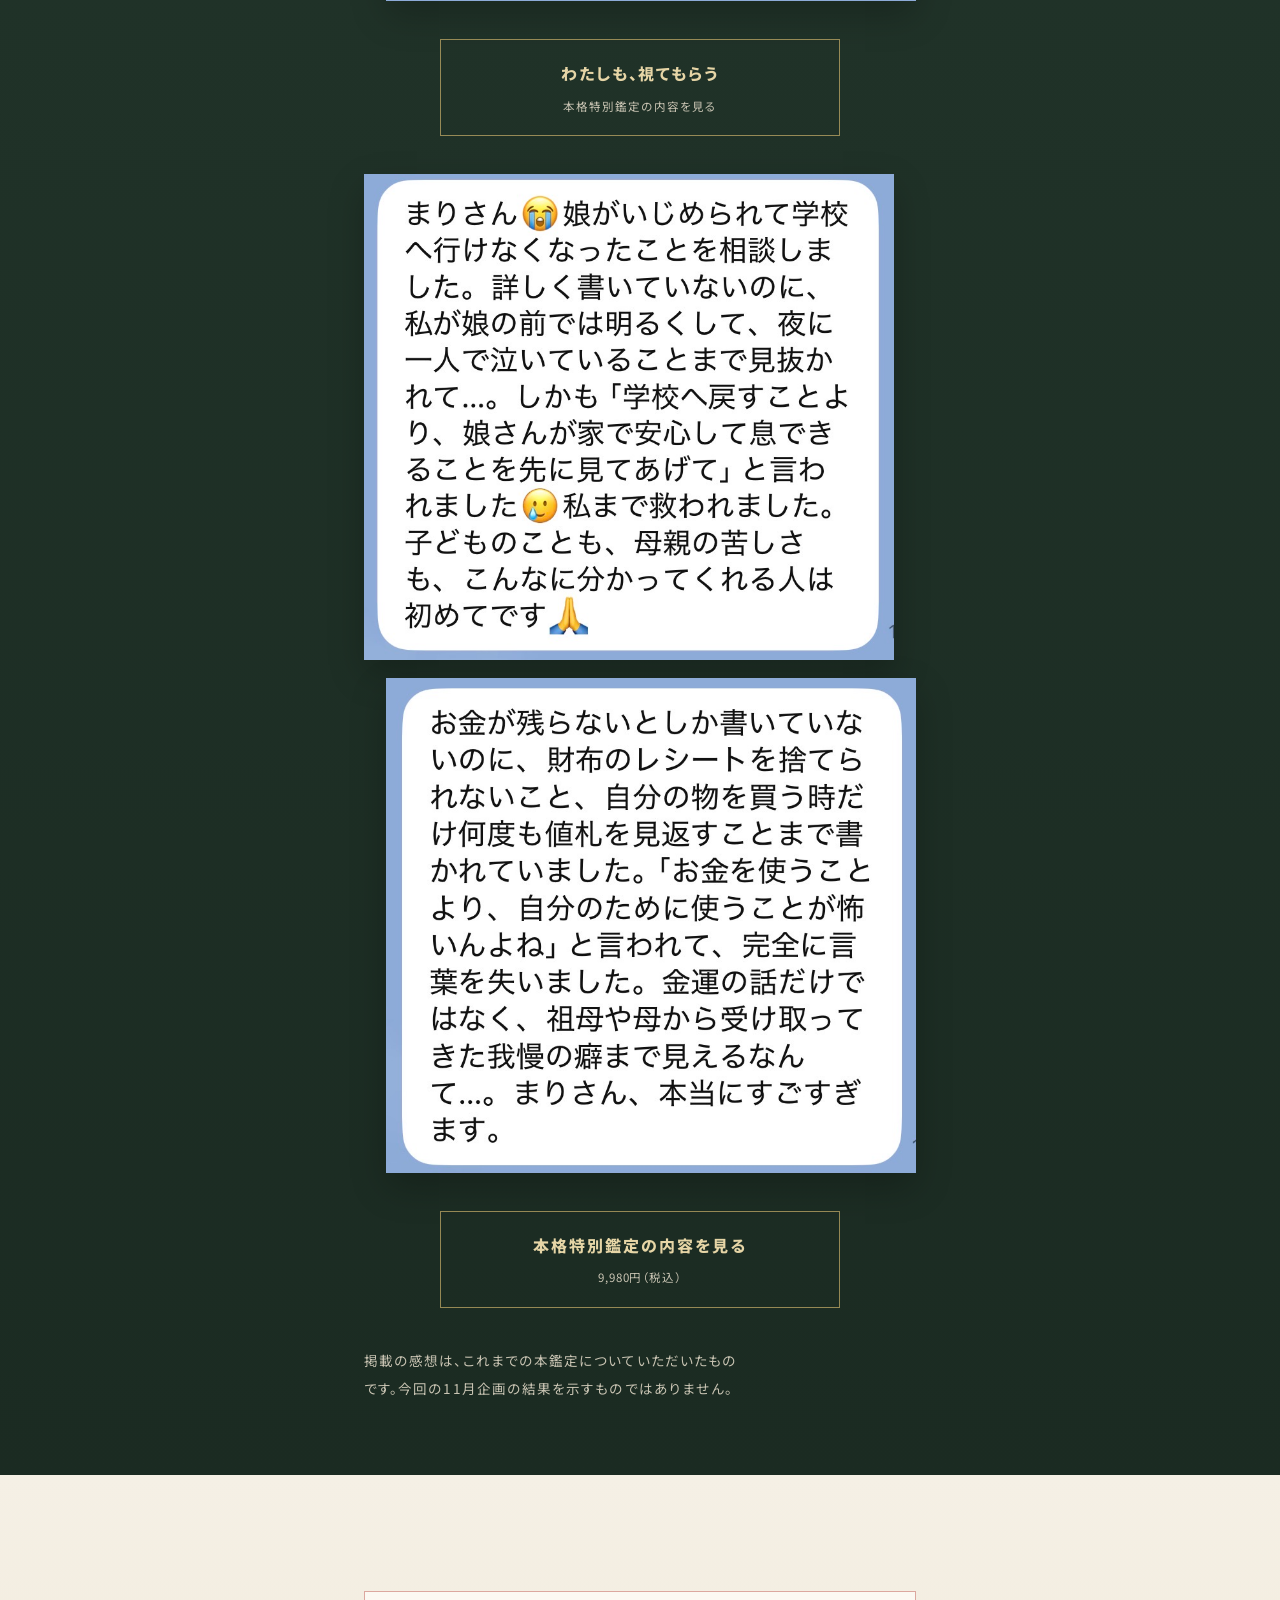
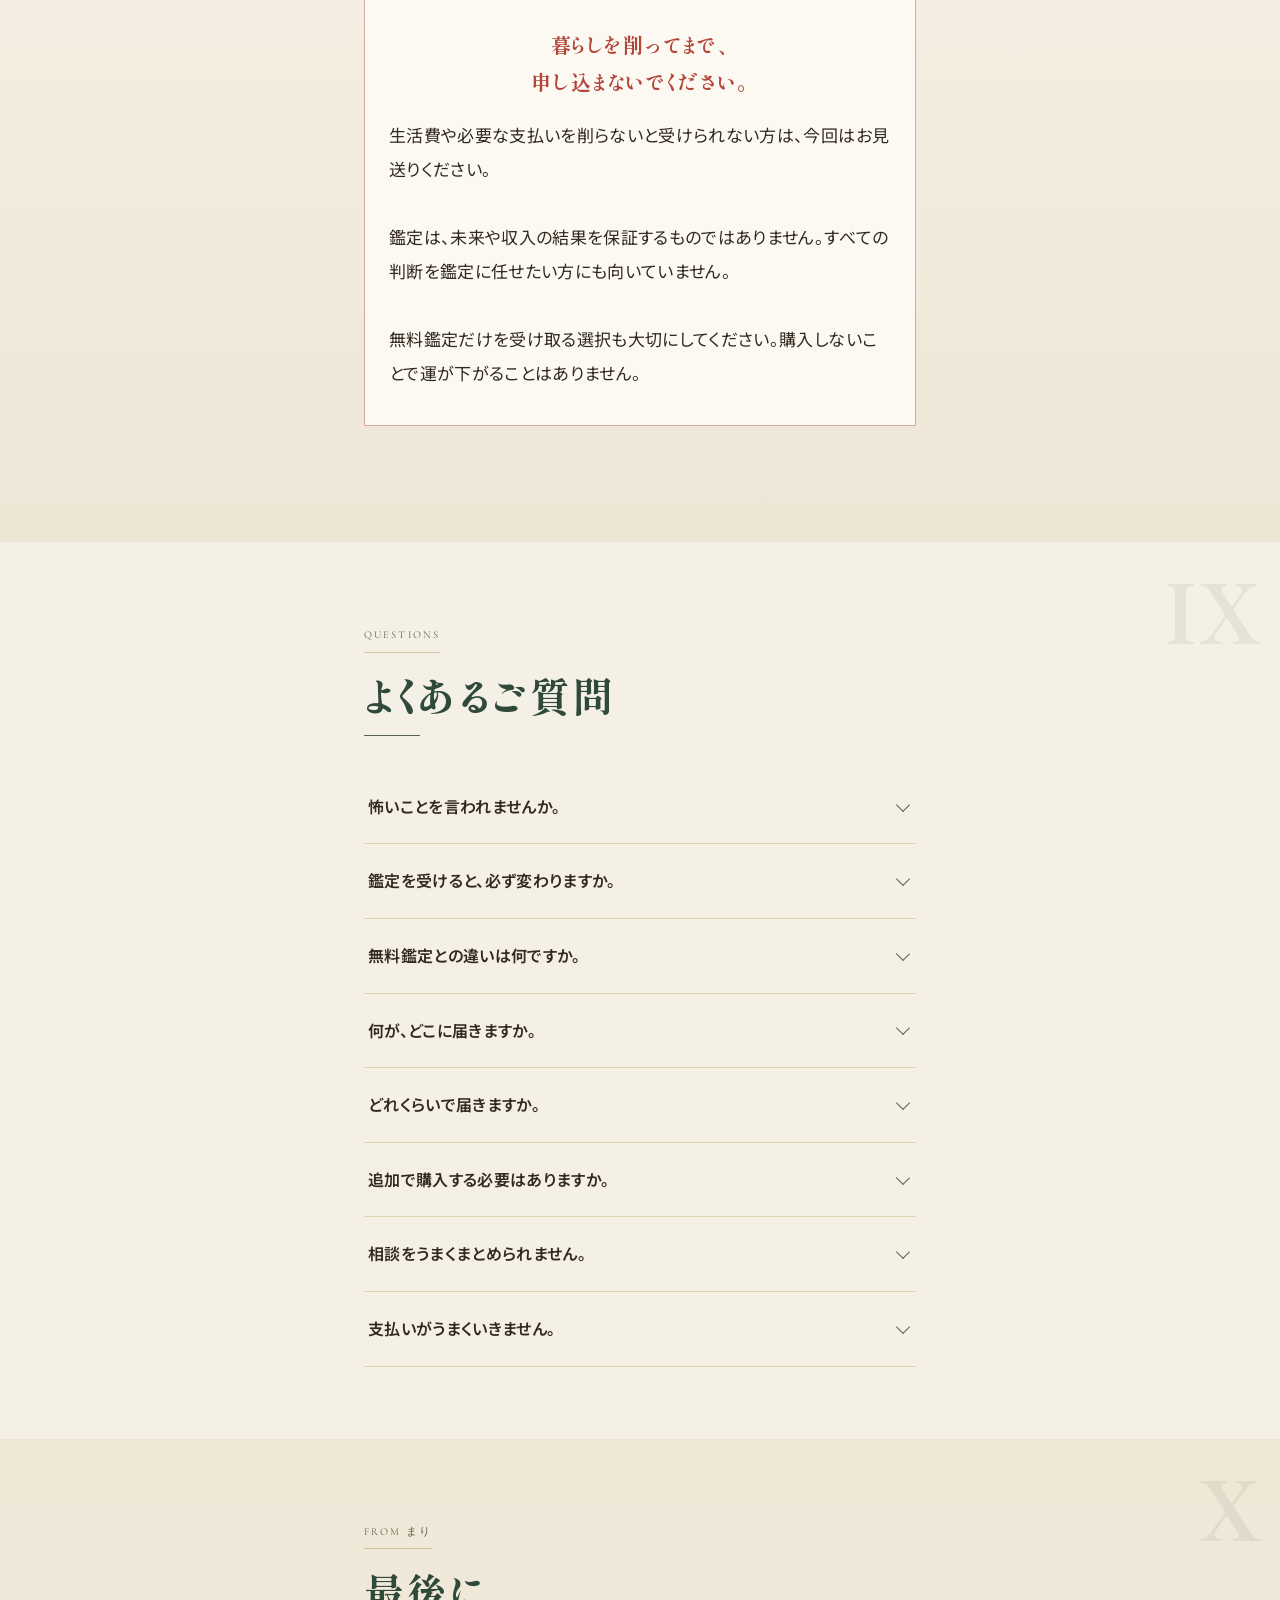
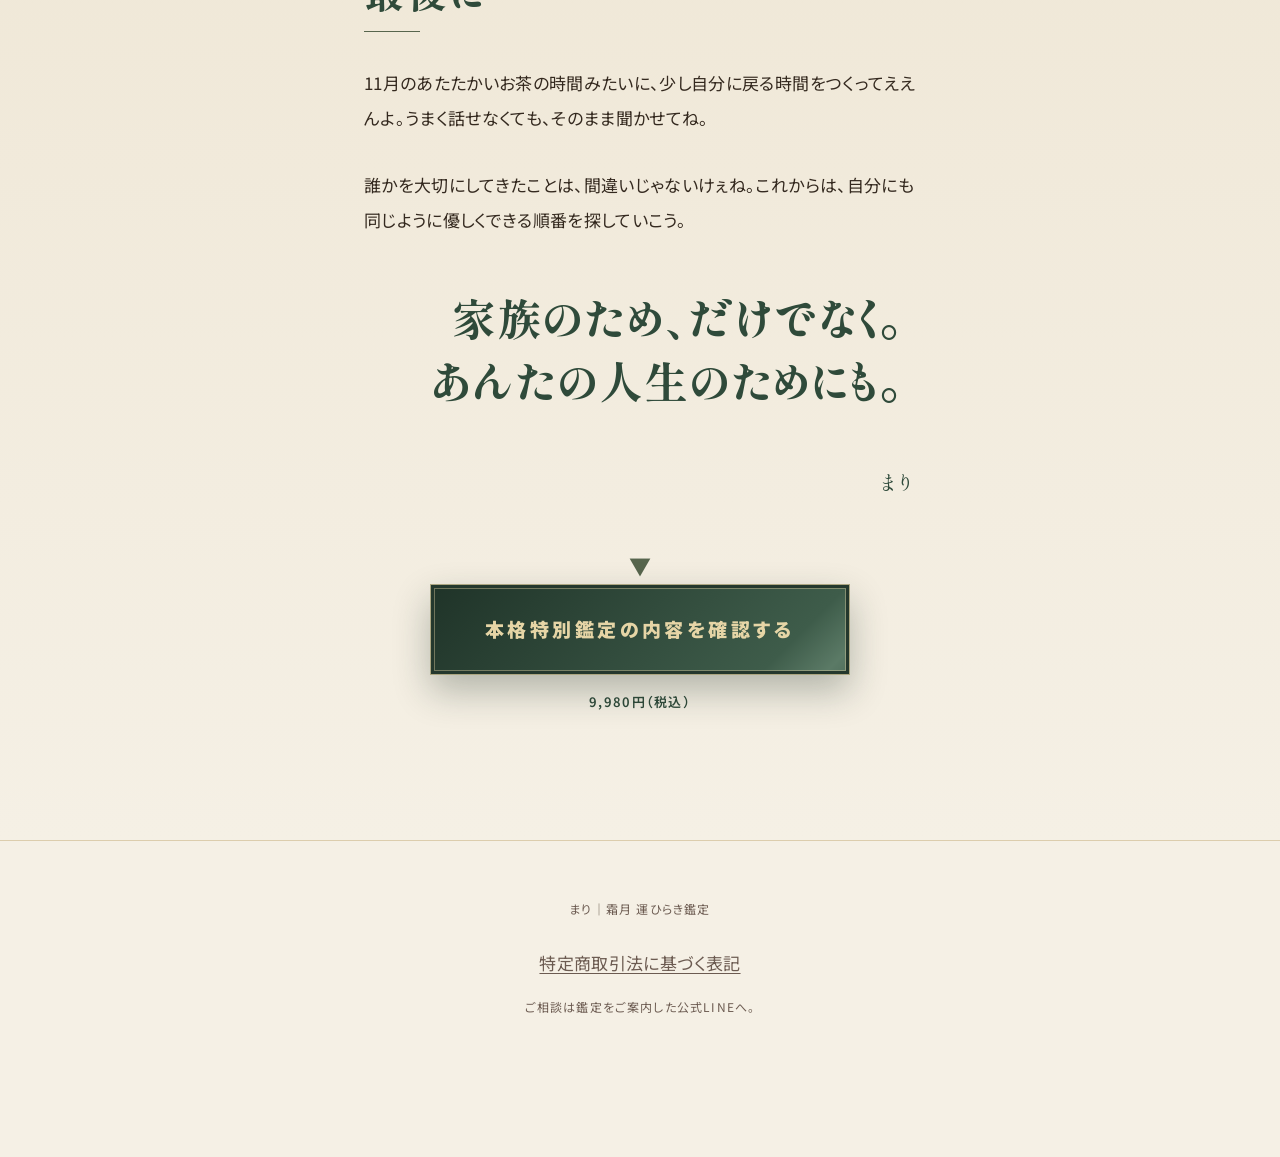
==== commit 91e2b8bc: "Refine November reading LPs from account originals and N1 concerns" ====
--- a/202611-mari/index.html
+++ b/202611-mari/index.html
@@ -5,401 +5,117 @@
 <meta charset="utf-8"/>
 <meta content="width=device-width, initial-scale=1, viewport-fit=cover" name="viewport"/>
 <meta content="noindex" name="robots"/>
-<meta content="#1A0E0A" name="theme-color"/>
+<meta content="#F6F1E6" name="theme-color"/>
 <title>霜月 運ひらき鑑定 本格特別鑑定｜まり</title>
 <link href="https://fonts.googleapis.com" rel="preconnect"/>
 <link crossorigin="" href="https://fonts.gstatic.com" rel="preconnect"/>
-<link href="https://fonts.googleapis.com/css2?family=Shippori+Mincho+B1:wght@400;600;700;800&amp;family=Cormorant+Garamond:wght@300;500;600&amp;display=swap" rel="stylesheet"/>
-<link href="reference-assets/lp.css?v=20261101" rel="stylesheet"/>
-<link href="reference-assets/theme-mari.css?v=20261101" rel="stylesheet"/>
-<style>:root{--bg:#f5f0e5;--bg2:#e9e1d1;--bg3:#e9e1d1;--gold:#57654d;--gold-hi:#57654d;--paper:#34291f;--mute:#6c5b51;--kon:#e9e1d1}.hero-person img{object-fit:cover;animation:none!important;transform:none!important}.hero-person::after,.hero-flare{display:none!important}.hero-copy .tag{background:transparent;color:#34291f;border:1px solid var(--gold)}.hero-person{opacity:1}.hero{min-height:650px}.hero-copy{text-shadow:0 2px 10px #0007}.hero::after{opacity:.2}.rv,.rv-b,.rv-s,.lines .ln,.stag>*{opacity:1!important;transform:none!important;filter:none!important}.connection-pending{pointer-events:none;opacity:.55}.num-gold{color:#57654d}.november-offer{display:block!important}.november-offer p{font-size:13px}.hero-copy .lead{font-size:20px}.s-light{color:#34291f}.hero-copy h1{font-size:clamp(32px,7vw,68px)}@media(max-width:600px){.hero{padding:0;min-height:0;display:flex;flex-direction:column}.hero-person{position:relative;inset:auto;width:100%;height:auto;aspect-ratio:1}.hero-person img{width:100%;height:100%;object-fit:contain}.hero::after{display:none}.hero-copy{position:relative;padding:30px 24px;text-shadow:none;color:#34291f}.hero-copy h1{font-size:32px}.item .thumb{aspect-ratio:1;height:auto}.item .thumb img{width:100%;height:auto}}</style></head>
+<link href="https://fonts.googleapis.com/css2?family=Shippori+Mincho+B1:wght@400;600;700;800&amp;family=Noto+Sans+JP:wght@400;500;700&amp;family=Cormorant+Garamond:wght@300;500;600&amp;display=swap" rel="stylesheet"/>
+<link href="reference-assets/lp.css?v=20261022n1" rel="stylesheet"/>
+<link href="reference-assets/theme-mari.css?v=20261022n1" rel="stylesheet"/>
+<style>:root{--bg:#f5f0e5;--bg2:#e9e1d1;--bg3:#e9e1d1;--gold:#57654d;--gold-hi:#57654d;--paper:#34291f;--mute:#6c5b51;--kon:#e9e1d1}.rv,.rv-s,.rv-b,.ln,.stag>*{opacity:1!important;transform:none!important;filter:none!important}.hero-person img{animation:none!important;transform:none!important}.hero-flare{display:none}.hero-copy .tag{background:transparent;border:1px solid var(--gold);color:inherit}.november-note{padding:42px 24px;text-align:center;max-width:760px;margin:auto}.november-note .big{font-size:clamp(24px,5vw,34px)}.item .thumb{aspect-ratio:1;height:auto}.item .thumb img{width:100%;height:auto}.price{opacity:1!important;transform:none!important}.s-light{color:#34291f}.hero-copy h1{font-size:clamp(32px,6vw,62px)}.layer b{font-size:16px}.pbtn{min-height:60px}.step h3{font-size:18px}.november-note p{max-width:660px;margin:18px auto}@media(max-width:600px){.hero{min-height:0;display:flex;flex-direction:column;padding:0}.hero-person{position:relative;inset:auto;width:100%;height:auto;aspect-ratio:1}.hero-person img{width:100%;height:100%;object-fit:cover}.hero::after{display:none}.hero-copy{padding:30px 24px;text-shadow:none;color:#34291f}.hero-copy h1{font-size:32px}.hero-copy .lead{font-size:17px}.strata{padding-left:34px}}</style></head>
 
-<body>
+<body class="ed">
 <div aria-hidden="true" class="prog"><i id="progbar"></i></div>
-<div aria-hidden="true" class="momiji-fall"><i></i><i></i><i></i><i></i><i></i><i></i><i></i><i></i><i></i><i></i><i></i><i></i><i></i><i></i><i></i><i></i><i></i><i></i></div>
 
 <header class="hero">
 <div class="hero-person">
-<img alt="霜月 運ひらき鑑定 本格特別鑑定" fetchpriority="high" src="reference-assets/product.png"/>
-<div aria-hidden="true" class="hero-flare"></div>
+<img alt="まり" fetchpriority="high" src="https://mari-spiritual.github.io/lp/img/mari/m_hero2.jpg"/>
 </div>
 <div aria-hidden="true" class="particles" id="particles"></div>
 <div class="hero-copy">
-<div class="lead rv">霜月 運ひらき鑑定</div>
-<h1 class="lines"><span class="ln">家族のことだけで、今年のあんたを終わらせんでええんよ。</span></h1>
+<div class="lead rv">霜月 運ひらき鑑定｜まり</div>
+<h1 class="lines">みんなの幸せに、<br/>あんたの分も<br/>入れとるかね。</h1>
 <div class="tag rv">無料鑑定を受け取った方へ</div>
 <div class="scrollcue rv"><span class="lat">SCROLL</span><i></i></div>
 </div>
-</header><div class="limited november-offer"><div class="limbox"><span class="lt">2026年11月の特別鑑定</span><div class="lh">無料鑑定を受け取った方へ</div><div class="ld">霜月 運ひらき鑑定 本格特別鑑定<br/><b>9,980円（税込）</b></div><p>このページは有料の本鑑定のご案内です。</p></div></div>
+</header><div class="november-note"><p class="whisper">2026年11月の本格特別鑑定</p><p class="big">家族を大事にしながら、自分の人生も取り戻すには、どこから整えればいいのか。</p><p>霜月 運ひらき鑑定 本格特別鑑定<br/><b>9,980円（税込）</b></p><a class="minicta" href="#item">鑑定内容と料金を見る</a></div>
 
 
-<a class="minicta rv" href="#item" style="margin-top:26px">ご案内価格で鑑定を見る<span class="s">お申し込みは1分</span></a>
+<a class="minicta rv" href="#item" style="margin-top:26px">限定料金で鑑定を見る<span class="s">申し込みは1分で終わるよ</span></a>
 
 <section class="s-ai">
-<div class="wrap">
-<div class="chapno">I</div>
-<div class="eyebrow lat">Why autumn</div>
-<h2 class="lines"><span class="ln">11月は、</span><br/><span class="ln">実りと</span><br/><span class="ln">手放しの季節です</span></h2>
-<div class="gline"></div>
-<div class="stag">
-<p class="lead-p">あの鑑定を読んでいる時、<span class="ew">どこかで手が止まりませんでしたか。</span></p>
-<p>胸のあたりが、ざわっとした。<br/>「あ、それだ」と思った。<br/>少し怖いけれど、本当はわかっていた気がした。</p>
-</div>
-<div class="big rv-b">あれ、<br/><span class="wipe">偶然じゃないんなんよ。</span></div>
-<div class="stag">
-<p>そして今が11月だということにも、意味があります。</p>
-<p>木々が葉を落とすのは、枯れたからじゃないんよ。<br/><strong>次の春に向けて、要らないものを手放しているだけなんよ。</strong></p>
-<p>人も同じなんよ。<br/>11月は、一年かけて育ててきたものが実り、<span class="ew">抱えすぎたものが自然に落ちていく</span>時期。</p>
-</div>
-<div class="quote stag">
-<p>手が止まった場所は、<br/>あんたの人生がずっと<br/>詰まっていた場所。</p>
-<p>11月は、その詰まりが<br/>いちばんゆるむ季節なんよ。</p>
-</div>
-<div class="rv">
-<p>「少し怖いけど、わかる」と思った場所。<br/><strong>そこはもう、変わる準備ができています。</strong></p>
-</div>
-
-<div aria-hidden="true" class="vline"></div>
-<a class="minicta rv" href="#item">その先を、視にいく<span class="s">霜月 運ひらき鑑定の内容を見る</span></a>
-</div>
+<div class="wrap"><div class="chapno">I</div><div class="eyebrow lat">What you felt</div><h2 class="lines"><span class="ln">あそこで、</span><br/><span class="ln">手が止まったじゃろ</span></h2><div class="gline"></div><div class="stag"><p class="lead-p">家族の予定も気持ちも先に考える。ひと息つけた夜には疲れきって、自分が何をしたかったかも思い出せない。</p><p>家族を大事にしながら、自分の人生も取り戻すには、どこから整えればいいのか。</p><p>無料鑑定で気になった言葉があった方へ。まだしっくり来ていない方も、今のご相談を整理するところから始められます。</p></div></div>
 </section>
 <div aria-hidden="true" class="band"></div>
 
 <section class="s-dark">
-<div class="wrap">
-<div class="chapno">II</div>
-<div class="eyebrow lat">Not fortune-telling</div>
-<h2 class="lines"><span class="ln">鑑定は、</span><br/><span class="ln">当てもので</span><br/><span class="ln">はありません</span></h2>
-<div class="gline"></div>
-<div class="stag">
-<p class="lead-p">未来を言い当てて、すごいでしょと言いたいわけじゃない。<br/>怖いことを言って、言う通りにさせたいわけでもない。</p>
-<p>私が届けたいのは、<span class="ew">今の流れをほどくための言葉</span>なんよ。</p>
-</div>
-<div class="ph-full px rv-s">
-
-<div class="ov rv-b">見捨てられたわけでは、<br/>ありません。</div>
-</div>
-<div class="stag">
-
-<p><span class="shu">「私の努力が足りないから」</span><br/><span class="shu">「私に価値がないから」</span><br/><span class="shu">「私だけ、見放されたんだ」</span></p>
-</div>
-<div class="big rv-b">違います。</div>
-<div class="rv">
-<p><strong>届いているサインに、気づけなくなっているだけなんよ。</strong></p>
-<p>そして11月は、そのサインが<span class="ew">いちばん濃く降りてくる</span>時期なんよ。</p>
-</div>
-<a class="minicta rv" href="#item">届いているサインを、受け取る<span class="s">本格特別鑑定 9,980円</span></a>
-</div>
+<div class="wrap"><div class="chapno">II</div><div class="eyebrow lat">Not fortune-telling</div><h2 class="lines"><span class="ln">鑑定は、</span><br/><span class="ln">当てもんじゃないんよ</span></h2><div class="gline"></div><div class="stag"><p>誰かを大切にしてきたことは、間違いじゃないけぇね。これからは、自分にも同じように優しくできる順番を探していこう。</p><div class="big">自分を責めるための<br/>鑑定ではありません。</div><p>「落ち着いたら」でしまってきた気持ちが、また季節の終わりに残ってしまう。家族を大切にするために、あんたの喜びまでなくさんでええんよ。</p></div></div>
 </section>
 
 <section class="s-ai-r">
-<div class="wrap">
-<div class="chapno">III</div>
-<div class="eyebrow lat">The difference</div>
-<h2 class="lines"><span class="ln">無料鑑定で</span><br/><span class="ln">視えたもの、</span><br/><span class="ln">視えなかったもの</span></h2>
-<div class="gline"></div>
-<div class="stag">
-<p class="lead-p">無料鑑定でお伝えしたのは、<span class="ew">今あんたに何が起きているか</span>。それだけなんよ。</p>
-<p>それでも、心が軽くなった方は多い。</p>
-<p>でも、ひとつだけ。</p>
-<p>「軽くなったのに、なぜかまた戻る」<br/>そう感じたこと、ありませんか。</p>
-<p>逆に、無料鑑定がピンと来なかった方。それも同じなんよ。<br/>表層しか視ていないので、まだ本当の場所に届いていないだけなんよ。</p>
-<p>「自分が何をしたいのか分からない」——そう書かれる方も、本当に多いなんよ。<br/>それも、詰まりのしわざなんよ。</p>
-</div>
-<div class="big rv-b"><span class="s">楽になったことと、</span>現実が変わることは、<br/><span class="wipe">別なんよ。</span></div>
-<div class="stag">
-<p><span class="mk">当たっていた。</span><br/><span class="mk">胸が軽くなった。</span><br/><span class="mk">少し、泣きそうになった。</span></p>
-<p>そこで終わると、数日後、<strong>また同じ日常に戻ります。</strong></p>
-<p>人生が詰まっていた<span class="ew">根本のパターン</span>は、気づいただけでは変わりきらないからなんよ。</p>
-</div>
-<div class="depth stag">
-<div class="band-label f">無料鑑定で視えたところ</div>
-<div class="layer free">
-<span class="tag">表層</span>
-<div class="nm">今、何が起きているか</div>
-<div class="sub">目の前で起きていること。今の流れ。</div>
-</div>
-<div class="layer free">
-<span class="tag">その下</span>
-<div class="nm">何に苦しんでいるか</div>
-<div class="sub">言葉にできている悩み。</div>
-</div>
-<div class="band-label d">ここから先が、霜月 運ひらき鑑定</div>
-<div class="layer deep">
-<span class="tag">深層</span>
-<div class="nm">なぜ、それが起きたのか</div>
-<div class="sub">出来事の理由。今この時期に来た意味。</div>
-</div>
-<div class="layer deep">
-<span class="tag">根っこ</span>
-<div class="nm">なぜ、繰り返してきたのか</div>
-<div class="sub">同じ場所で何度も躓く、その仕組み。</div>
-</div>
-<div class="layer deep">
-<span class="tag">魂</span>
-<div class="nm">本来、持っている力</div>
-<div class="sub">まだ使えていないもの。ブレーキになっているもの。</div>
-</div>
-<div class="layer deep">
-<span class="tag">この11月</span>
-<div class="nm">何を手放し、何を残すか</div>
-<div class="sub">今年のうちに終わらせるもの。来年へ持っていくもの。</div>
-</div>
-<div class="layer deep">
-<span class="tag">これから</span>
-<div class="nm">どの順番で整えるか</div>
-<div class="sub">年明けまでの流れと、今やるべきこと。</div>
-</div>
-<div class="cap2">同じ場所を、7つの層で視ています</div>
-</div>
-<div class="quote stag">
-<p>無料鑑定は、<br/>扉の前に立つためのもの。</p>
-<p>霜月 運ひらき鑑定は、その扉を開けて、<br/>年内に人生を動かすためのものなんよ。</p>
-</div>
-<a class="cta rv" href="#item">
-<span class="arrow">▼</span>
-<span class="btn">霜月 運ひらき鑑定を受け取る</span>
-<span class="sub">▶ 鑑定の内容を見る</span>
-<span class="micro">本格特別鑑定 9,980円</span>
-</a>
-</div>
+<div class="wrap"><div class="chapno">III</div><div class="eyebrow lat">The difference</div><h2 class="lines"><span class="ln">無料鑑定で</span><br/><span class="ln">視えたもん、</span><br/><span class="ln">まだ視とらんもん</span></h2><div class="gline"></div><p>無料鑑定は、今のご相談を見つめる入口です。本鑑定では、繰り返しの理由と、ここから選べる道まで読み解きます。</p><div class="big">家族のため、だけでなく。<br/>あんたの人生のためにも。</div><div class="strata" style="--free-h:33%"><div aria-hidden="true" class="gauge"><i class="g1"></i><i class="g2"></i><b class="l1">無料鑑定</b><b class="l2">本鑑定</b></div><div class="layer free" style="--d:0"><span class="lv">01</span><b>いま気になっていること</b></div><div class="layer free" style="--d:1"><span class="lv">02</span><b>現在の流れと感じている不安</b></div><div class="layer deep" style="--d:2"><span class="lv">03</span><b>恋愛・家族・仕事で、自分を後回しにする根っこ</b></div><div class="layer deep" style="--d:3"><span class="lv">04</span><b>受け取るときの罪悪感と、本当に大事にしたいこと</b></div><div class="layer deep" style="--d:4"><span class="lv">05</span><b>今の暮らしを大切にしながら進む、これからの道</b></div><div class="layer deep" style="--d:5"><span class="lv">06</span><b>あなたの言葉に合わせた、これからの整え方</b></div></div><p>これはお金や人間関係の結果を約束するものではなく、今の自分を理解し、選ぶための鑑定書です。</p><a class="cta" href="#item"><span class="arrow">▼</span><span class="btn">本鑑定で分かることを見る</span><span class="sub">9,980円（税込）の1商品</span></a></div>
 </section>
 <div class="wrap"><div class="growline"></div></div>
 
 <section class="s-dark">
 <div class="wrap">
 <div class="chapno">IV</div>
-<div class="eyebrow lat">Before the year ends</div>
-<h2 class="lines"><span class="ln">来年に</span><br/><span class="ln">持っていか</span><br/><span class="ln">ないために</span></h2>
+<div class="eyebrow lat">If you hesitate</div>
+<h2 class="lines"><span class="ln">迷っとる人へ</span></h2>
 <div class="gline"></div>
 <div class="stag">
-<p class="lead-p">毎年、年末が近づくとこう思いませんか。</p>
-<p><span class="mk">「今年も、何も変わらなかった」</span></p>
-<p>そして年が明けて、また同じことを考える。<br/>その繰り返しに、心当たりがある方は多いはずなんよ。</p>
+<p class="lead-p">「またお金使って、何も変わらんかったらどうしよう」</p>
+<p>うん、その気持ちは正しいよ。<br/>お金払ってまで視てもらうんは、ちょっと怖いもんね。</p>
 </div>
-<div class="big rv-b">変わらなかったんじゃない。<br/><span class="wipe">持ち越しただけなんよ。</span></div>
+<ul class="chk rv">
+<li>占いにお金使って、結局何も変わらんかったことがある</li>
+<li>期待した分だけ、あとで落ち込むんが怖い</li>
+<li>自分にそこまでお金を使ってええんか、分からん</li>
+<li>家族のためなら出せるのに、自分の番になると手が止まる</li>
+<li>知ってしまうんが、ちょっと怖い</li>
+</ul>
+<div class="ph wide px rv-s">
+<img alt="湯呑みとお茶" decoding="async" loading="lazy" src="https://mari-spiritual.github.io/lp/img/mari/tea_01.jpg"/>
+</div>
+<div class="tate l rv">怖いんは、弱いからじゃない</div>
 <div class="stag">
-<p>手放せなかった人間関係。<br/>踏み出せなかった仕事。<br/>言えなかった言葉。</p>
-<p>それを抱えたまま年を越すと、<strong>来年も同じ重さで始まります。</strong></p>
-<p>11月のうちに視ておく意味は、そこなんよ。<br/>年内に整理できるものと、来年へ渡すもの。<br/><span class="ew">その線引きができるのが、この季節</span>なんよ。</p>
+<p>それね、<span class="ew">弱いからじゃないんよ。</span></p>
+<p><strong>何回も期待して、何回も自分を責めてきたけぇなんよ。</strong></p>
+<p>急かさんよ。<br/>ただ、せっかく見つかった「詰まっとる場所」を、<br/>また毎日の中に埋めてほしゅうないだけ。</p>
 </div>
-<a class="minicta rv" href="#item">年内に、整理しておく<span class="s">霜月 運ひらき鑑定の内容を見る</span></a>
+<a class="minicta rv" href="#item">本格特別鑑定の内容を見る<span class="s">9,980円（税込）</span></a>
 </div>
 </section>
 
-<section class="s-ai-r">
-<div class="wrap">
-<div class="chapno">V</div>
-<div class="eyebrow lat">If you hesitate</div>
-<h2 class="lines"><span class="ln">迷っている方へ</span></h2>
-<div class="gline"></div>
-<div class="stag">
-<p class="lead-p">「またお金を使って、何も変わらなかったらどうしよう」</p>
-<p>その気持ち、自然なんよ。<br/>お金を払ってまで見てもらうのは、少し怖いですよね。</p>
-</div>
-<ul class="chk rv">
-<li>今まで占いにお金を使って、何も変わらなかったことがある</li>
-<li>期待した分だけ、後で落ち込むのが怖い</li>
-<li>自分にそこまでお金を使っていいのか、わからない</li>
-<li>本当に視えているのか、まだ半信半疑</li>
-<li>知ってしまうのが、少し怖い</li>
-</ul>
-
-<div class="stag">
-<p>それ、<span class="ew">弱いからじゃないんなんよ。</span></p>
-<p><strong>何度も期待して、何度も自分を責めてきたからなんよ。</strong></p>
-<p>急かしません。<br/>ただ、今届いているサインを、日常に埋もれさせないでほしいだけなんよ。</p>
-</div>
-<a class="minicta rv" href="#item">どんな鑑定か、見てみる<span class="s">お届けする内容があります</span></a>
-</div>
-</section>
-
-
-<div class="wrap">
-<div class="rv"><p class="tc">届いた声を、少しだけ。</p></div>
-
-
-</div>
 <section class="s-ai" data-sticky-hide="" id="item">
-<div class="wrap">
-<div class="chapno">VI</div>
-<div class="eyebrow lat">The reading</div>
-<h2 class="lines"><span class="ln">霜月 運ひらき鑑定</span></h2>
-<div class="gline"></div>
-<div class="stag">
-<p class="tc">お一人ずつ、丁寧に視ていきます。</p>
-<p class="tc">視るのは、<span class="ew">今年のあんたの、いちばん深いところ</span>なんよ。</p>
-</div>
-
-
-<div class="item rec">
-<div class="badge">11月だけの、特別鑑定です</div>
-<div class="thumb"><img alt="霜月 運ひらき鑑定 本格特別鑑定" decoding="async" loading="lazy" src="reference-assets/product.png"/></div>
-<div class="pname">霜月 運ひらき鑑定 本格特別鑑定</div>
-<div class="pr-stage">
-
-<div class="nanto">本格特別鑑定</div>
-<div class="price"><span class="num-gold">9,980</span><small>円</small></div>
-
-</div>
-<div class="goal">今年の答え合わせと、<br/>年明けまでの道筋</div>
-<p>今起きていることだけでなく、<strong>なぜそれが起きたのか</strong>を、魂の深いところから視ていきます。</p>
-<ul>
-<li>なぜ今、この流れが来たのか</li>
-<li>あんたが本来持っている力の根っこ</li>
-<li>同じことを繰り返してきた理由</li>
-<li>魂のブレーキになっているもの</li>
-<li>この11月、手放すべきもの</li>
-<li>人間関係・お金・仕事の流れ</li>
-<li>年明けまでの流れと、今やるべきこと</li>
-<li>本来の流れと、これからの整え方</li>
-</ul>
-<p>同じところで何度も躓いている自覚がある方ほど、この時期は深く整理しやすい流れが出ています。</p>
-<a class="pbtn" href="https://pmsdqb4c2p0emj0yagvc.stores.jp/items/6ad9b8d5541e9848cf977302" rel="noopener" target="_blank">霜月 運ひらき鑑定を受け取る<span class="s">ご案内価格 9,980円</span></a>
-</div>
-<div class="whisper rv">
-      無理をして受けるものでは、<br/>ありません。<br/>今の暮らしを壊さない範囲で、大丈夫なんよ。
-    </div>
-<div class="quote stag">
-<p>鑑定は、お一人ずつ<br/>視て、書いています。</p>
-<p>11月のうちにお受けできる数に、<br/>限りがあります。</p>
-</div>
-<div class="linebox rv">
-<div class="lh">迷っていることがあれば</div>
-<p>今の状況を、そのままLINEへ。<br/>この鑑定が合うかどうか、私からお返事します。</p>
-<div class="ls">お支払いで止まった時も、同じくLINEへ</div>
-</div>
-
-</div>
+<div class="wrap"><div class="chapno">V</div><div class="eyebrow lat">Your reading</div><h2>霜月 運ひらき鑑定<br/>本格特別鑑定</h2><div class="gline"></div><p class="tc">今の悩みだけでなく、繰り返す理由と、これからの道まで。</p><div class="item rec"><div class="thumb"><img alt="霜月 運ひらき鑑定 本格特別鑑定" loading="lazy" src="reference-assets/product.png"/></div><div class="pname">霜月 運ひらき鑑定 本格特別鑑定</div><div class="price"><span class="num-gold">9,980</span><small>円（税込）</small></div><div class="goal">家族のため、だけでなく。<br/>あんたの人生のためにも。</div><ul><li>恋愛・家族・仕事で、自分を後回しにする根っこ</li><li>受け取るときの罪悪感と、本当に大事にしたいこと</li><li>今の暮らしを大切にしながら進む、これからの道</li><li>今の流れと本来の持ち味、あなたに合わせた文章の鑑定書</li></ul><p>ご相談内容を受け取ってから、今のあなたに合わせて読み解きます。鑑定結果は約3〜5日で、公式LINEへメッセージでお届けします。</p><a class="pbtn" href="https://pmsdqb4c2p0emj0yagvc.stores.jp/items/6ad9b8d5541e9848cf977302" rel="noopener" target="_blank">本格特別鑑定を申し込む<span class="s">9,980円（税込）・STORESで決済</span></a></div><div class="linebox"><div class="lh">迷ったら、公式LINEへ</div><p>鑑定をご案内したLINEに、今気になっていることをそのままお送りください。</p><div class="ls">支払いで止まったときも、同じLINEへ</div></div></div>
 </section>
 <div aria-hidden="true" class="band"></div>
 
 <section class="s-light">
-<div class="wrap">
-<div class="chapno">VII</div>
-<div class="eyebrow lat">The flow</div>
-<h2 class="lines"><span class="ln">受け取るまでの流れ</span></h2>
-<div class="gline"></div>
-<div class="steps stag">
-<div class="st">
-<span class="when">お申し込み</span>
-<h4>ご購入いただく</h4>
-<p>お名前と、購入画面のスクリーンショットをLINEに送ってね。ここで一度、私が確認します。</p>
-</div>
-<div class="st">
-<span class="when">確認がとれたら</span>
-<h4>二度目の質問をお送りします</h4>
-<p>ここが、いちばん大事なところ。<br/>今いちばんしんどい瞬間。認めるのが怖かったこと。夜にふっと出てくる気持ち。<br/>上手に書こうとしなくて大丈夫。思いついたままの言葉で大丈夫なんよ。</p>
-</div>
-<div class="st">
-<span class="when">お返事をいただいてから</span>
-<h4>その言葉ごと、深く視ます</h4>
-<p>いただいた言葉を一つずつ受け取りながら、なぜ今この流れが来ているのかを視ていきます。<br/>ここに時間をかけたいので、<strong>約3〜5日</strong>いただいています。</p>
-</div>
-<div class="st">
-<span class="when">仕上がったら</span>
-<h4>鑑定書をお届けします</h4>
-<p>読み終えたあとに、そのまま置いておける長さで書きます。何度でも読み返してね。</p>
-</div>
-</div>
-<div class="whisper rv">
-      申し込んで、はい終わり、じゃないんよ。<br/>
-      あんたの言葉を聞いてから、書きはじめます。
-    </div>
-<a class="cta rv" href="#item">
-<span class="arrow">▼</span>
-<span class="btn">鑑定を申し込む</span>
-<span class="sub">▶ 受け取るまで、あと1分</span>
-</a>
-</div>
+<div class="wrap"><div class="chapno">VI</div><div class="eyebrow lat">How it works</div><h2>受け取るまでの流れ</h2><div class="gline"></div><div class="steps"><div class="step"><span class="n">01</span><div><h3>STORESでお申し込み</h3><p>9,980円（税込）の本格特別鑑定をお選びください。</p></div></div><div class="step"><span class="n">02</span><div><h3>公式LINEへ購入情報を送る</h3><p>決済時のお名前・購入した商品名・購入完了画面を、鑑定をご案内したLINEへお送りください。</p></div></div><div class="step"><span class="n">03</span><div><h3>今のご相談を聞かせてください</h3><p>特に知りたいことや、変えていきたいことを確認します。</p></div></div><div class="step"><span class="n">04</span><div><h3>鑑定結果を受け取る</h3><p>約3〜5日で、文章の鑑定結果を公式LINEのメッセージでお届けします。</p></div></div></div></div>
 </section>
 <div class="wrap"><div class="growline"></div></div>
 
 <section class="s-light">
-<div class="wrap"><div class="chapno">VIII</div><div class="eyebrow lat">Your reading</div><h2>あんたの言葉に合わせて</h2><div class="gline"></div><p>恋愛、仕事、お金、人との縁。いま気になっていることを、うまくまとめようとせずに聞かせてね。</p><p>あんたのご回答を受け取ってから、その内容に合わせた鑑定書をお届けします。</p><a class="minicta" href="#item">鑑定の内容を確かめる</a></div>
+<div class="wrap">
+<div class="chapno">VII</div>
+<div class="eyebrow lat">Voices</div>
+<h2 class="lines"><span class="ln">受け取った人たちのこと</span></h2>
+<div class="gline"></div>
+<div class="rv"><p class="tc">届いたLINEを、そのまま載せとるよ。</p></div>
+
+<figure class="shot rv"><img alt="受け取った人の感想" decoding="async" loading="lazy" src="https://mari-spiritual.github.io/lp/img/mari/voices/k_01.jpg"/></figure>
+<figure class="shot rv"><img alt="受け取った人の感想" decoding="async" loading="lazy" src="https://mari-spiritual.github.io/lp/img/mari/voices/k_02.jpg"/></figure>
+<a class="minicta rv" href="#item">わたしも、視てもらう<span class="s">本格特別鑑定の内容を見る</span></a>
+<figure class="shot rv"><img alt="受け取った人の感想" decoding="async" loading="lazy" src="https://mari-spiritual.github.io/lp/img/mari/voices/k_03.jpg"/></figure>
+<figure class="shot rv"><img alt="受け取った人の感想" decoding="async" loading="lazy" src="https://mari-spiritual.github.io/lp/img/mari/voices/k_04.jpg"/></figure>
+<a class="minicta rv" href="#item">本格特別鑑定の内容を見る<span class="s">9,980円（税込）</span></a>
+<p class="whisper">掲載の感想は、これまでの本鑑定についていただいたものです。今回の11月企画の結果を示すものではありません。</p></div>
 </section>
 
 <section class="s-ai-r">
-<div class="wrap">
-<div class="warn stag">
-<div class="eyebrow lat">Please do not</div>
-<h3>申し込まないでほしい方が、<br/>います</h3>
-<p>今、生活が苦しくて、このお金を出すために何かを削らなければならない方。</p>
-<p><strong>今回は、見送ってね。</strong></p>
-<p>ご家族がいる方は、一度相談してから決めてね。<br/>暮らしを削ってまで、受け取るものじゃないんよ。</p>
-<p>無料鑑定でお伝えしたことを、何度でも読み返してね。<br/>そこに書いたことは、本当のことなんよ。</p>
-<p>状況が変わった時に、また来てくださったらいい。<br/><strong>その時、私はここにいます。</strong></p>
-</div>
-<div class="big rv-b" style="margin-top:46px">暮らしを壊さずに<br/>来られる方へ。</div>
-
-</div>
+<div class="wrap"><div class="warn"><h3>暮らしを削ってまで、<br/>申し込まないでください。</h3><p>生活費や必要な支払いを削らないと受けられない方は、今回はお見送りください。</p><p>鑑定は、未来や収入の結果を保証するものではありません。すべての判断を鑑定に任せたい方にも向いていません。</p><p>無料鑑定だけを受け取る選択も大切にしてください。購入しないことで運が下がることはありません。</p></div></div>
 </section>
 
 <section class="s-dark">
-<div class="wrap">
-<div class="chapno">X</div>
-<div class="eyebrow lat">Questions</div>
-<h2 class="sm lines"><span class="ln">よくあるご質問</span></h2>
-<div class="gline"></div>
-<div class="stag">
-<details class="faq"><summary>霜月 運ひらき鑑定は、ふだんの鑑定と何が違いますか。</summary>
-<div class="ans">視る深さは同じなんよ。違うのは、この11月にあんたが何を手放し、何を年明けに持っていくべきかを、はっきりお伝えするところなんよ。季節の流れに合わせて視ているので、今この時期だけのご案内にしています。</div>
-</details>
-<details class="faq"><summary>怖いことを言われませんか。</summary>
-<div class="ans">言いません。私は、怖がらせて動かす鑑定はしません。ただ、見ないままだと同じことを繰り返しやすい部分については、正直にお伝えします。</div>
-</details>
-<details class="faq"><summary>当たっていなかったらどうしよう、と思ってしまいます。</summary>
-<div class="ans">鑑定は、当てものじゃないんよ。読んだときに「ざわっとした場所」を、あんた自身が見つけるためのものなんよ。ひとつでも心に残る場所があれば、それが今のあんたに必要なところなんよ。</div>
-</details>
-<details class="faq"><summary>家族に知られませんか。</summary>
-<div class="ans">鑑定書はこのLINEにだけ届きます。郵送物も、家に届くものも一切ありません。読む時間も場所も、あんたが決めてね。</div>
-</details>
-<details class="faq"><summary>どれくらいで届きますか。</summary>
-<div class="ans">お申し込みのあと、鑑定前に聞かせてほしいことをLINEでお送りします。ご回答をいただいてから、約3〜5日ほどで仕上げてお届けします。</div>
-</details>
-
-<details class="faq"><summary>質問に上手く答えられる自信がありません。</summary>
-<div class="ans">大丈夫なんよ。長く書かなくて大丈夫なんよ。思いついたままの言葉で送ってね。</div>
-</details>
-<details class="faq"><summary>お守りの石など、あとから何か購入する必要はありますか。</summary>
-<div class="ans">ありません。鑑定の中で、石や道具の購入をお願いすることはありません。追加の費用も一切かかりません。</div>
-</details>
-<details class="faq"><summary>お支払いがうまくいきません。</summary>
-<div class="ans">よくあることなので、気にしないでね。エラーが出た、途中で止まった、どの方法がいいかわからない。そのままLINEに送ってね。一緒に手順を確認します。</div>
-</details>
-</div>
-<a class="minicta rv" href="#item">鑑定を申し込む<span class="s">霜月 運ひらき鑑定</span></a>
-</div>
+<div class="wrap"><div class="chapno">IX</div><div class="eyebrow lat">Questions</div><h2>よくあるご質問</h2><div class="gline"></div><details class="faq"><summary>怖いことを言われませんか。</summary><div class="ans">不幸や霊障を断定したり、購入しないと悪いことが起きると伝えたりはしません。ご相談に合わないと感じたら、無理に申し込む必要はありません。</div></details><details class="faq"><summary>鑑定を受けると、必ず変わりますか。</summary><div class="ans">未来や収入、相手の気持ちなどの結果は保証できません。ご相談の背景を見つめ、自分で選ぶための手がかりをお届けするものです。</div></details><details class="faq"><summary>無料鑑定との違いは何ですか。</summary><div class="ans">無料鑑定は今の悩みを知る入口。本鑑定では、同じ悩みが続く背景と、これから整える順番、選べる道まで文章でお伝えします。</div></details><details class="faq"><summary>何が、どこに届きますか。</summary><div class="ans">ご相談に合わせた文章の鑑定書を、公式LINEのメッセージでお届けします。郵送物はありません。決済履歴や端末の通知などは、ご自身の設定をご確認ください。</div></details><details class="faq"><summary>どれくらいで届きますか。</summary><div class="ans">購入後、公式LINEへ決済時のお名前・購入した商品名・購入完了画面をお送りください。ご相談内容を確認し、約3〜5日で鑑定結果をお届けします。</div></details><details class="faq"><summary>追加で購入する必要はありますか。</summary><div class="ans">この鑑定は9,980円（税込）の1商品です。鑑定を受けるために、お守りや石などを追加で購入する必要はありません。</div></details><details class="faq"><summary>相談をうまくまとめられません。</summary><div class="ans">今いちばん気になることを、そのままの言葉でお送りください。長く、きれいに書く必要はありません。</div></details><details class="faq"><summary>支払いがうまくいきません。</summary><div class="ans">エラー画面や、どの段階で止まったかを、鑑定をご案内した公式LINEへお送りください。</div></details></div>
 </section>
 
 <section class="s-ai">
-<div class="wrap">
-<div class="chapno">XI</div>
-<div class="eyebrow lat">From Mari</div>
-<h2 class="lines"><span class="ln">最後に</span></h2>
-<div class="gline"></div>
-<div class="ph portrait rv-s">
-
-</div>
-<div class="stag">
-<p class="lead-p">正直に言うと、わたし自身がそうだったんよ。</p>
-<p>家族のためのもんは買えるのに、自分のための小さな買い物には罪悪感が出る。<br/>褒められても「いえいえ」で押し返す。<br/>お金がないんじゃのうて、「わたしが受け取ったらいけん」と思い込んどった。</p>
-<p>財布のレシートを抜いて、ありがとうって声をかけた夜、急に涙が出てね。<br/>お金に困っとったんじゃない。<span class="ew">自分をずっと雑に扱っとった</span>んよ。</p>
-<p>じゃけぇわたしの鑑定は、当てるより、ほどく。<br/><strong>あんたを責めんために、本当のことを言うとる。</strong></p>
-<p>無料鑑定でも手は抜いとらん。<br/>ほいで、そこで視えたもんの<span class="ew">奥</span>が、まだ残っとるんよ。</p>
-</div>
-<div class="whisper rv">額の話じゃないんよ。<br/>「このまま」が怖い人の話。</div>
-
-<div class="sign rv">まり</div>
-<a class="cta rv" href="#item">
-<span class="arrow">▼</span>
-<span class="btn">本鑑定を受け取る</span>
-<span class="sub">▶ 本格特別鑑定 9,980円</span>
-
-</a>
-</div>
+<div class="wrap"><div class="chapno">X</div><div class="eyebrow lat">From まり</div><h2>最後に</h2><div class="gline"></div><p>11月のあたたかいお茶の時間みたいに、少し自分に戻る時間をつくってええんよ。うまく話せなくても、そのまま聞かせてね。</p><p>誰かを大切にしてきたことは、間違いじゃないけぇね。これからは、自分にも同じように優しくできる順番を探していこう。</p><div class="big">家族のため、だけでなく。<br/>あんたの人生のためにも。</div><p class="sign">まり</p><a class="cta" href="#item"><span class="arrow">▼</span><span class="btn">本格特別鑑定の内容を確認する</span><span class="sub">9,980円（税込）</span></a></div>
 </section>
-<footer><div class="wrap"><p>まり｜2026年11月の特別鑑定</p><p><a href="https://pmsdqb4c2p0emj0yagvc.stores.jp/tokushoho" rel="noopener" target="_blank">特定商取引法に基づく表記</a></p><p>ご相談は、鑑定をご案内した公式LINEへ。</p></div></footer>
+<footer><div class="wrap"><p>まり｜霜月 運ひらき鑑定</p><a href="https://pmsdqb4c2p0emj0yagvc.stores.jp/tokushoho" rel="noopener" target="_blank">特定商取引法に基づく表記</a><p>ご相談は鑑定をご案内した公式LINEへ。</p></div></footer>
 
 
 
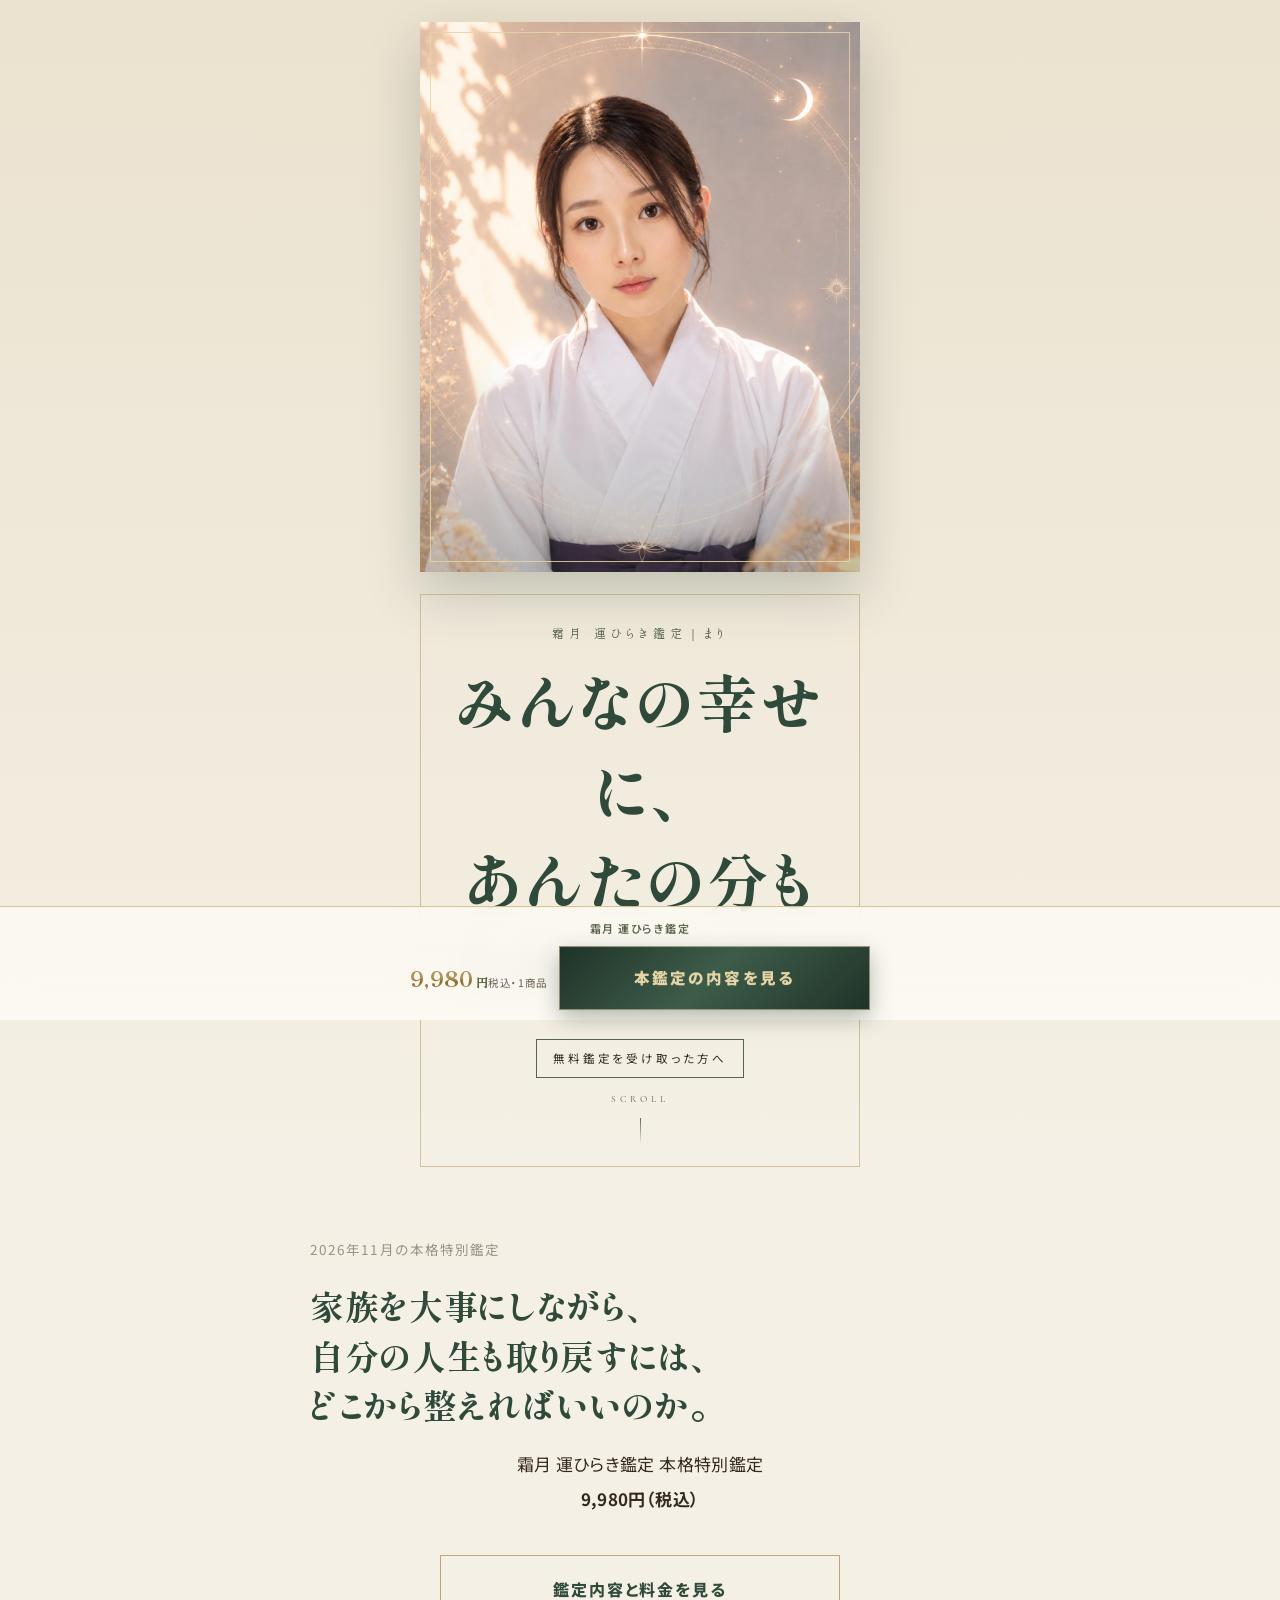
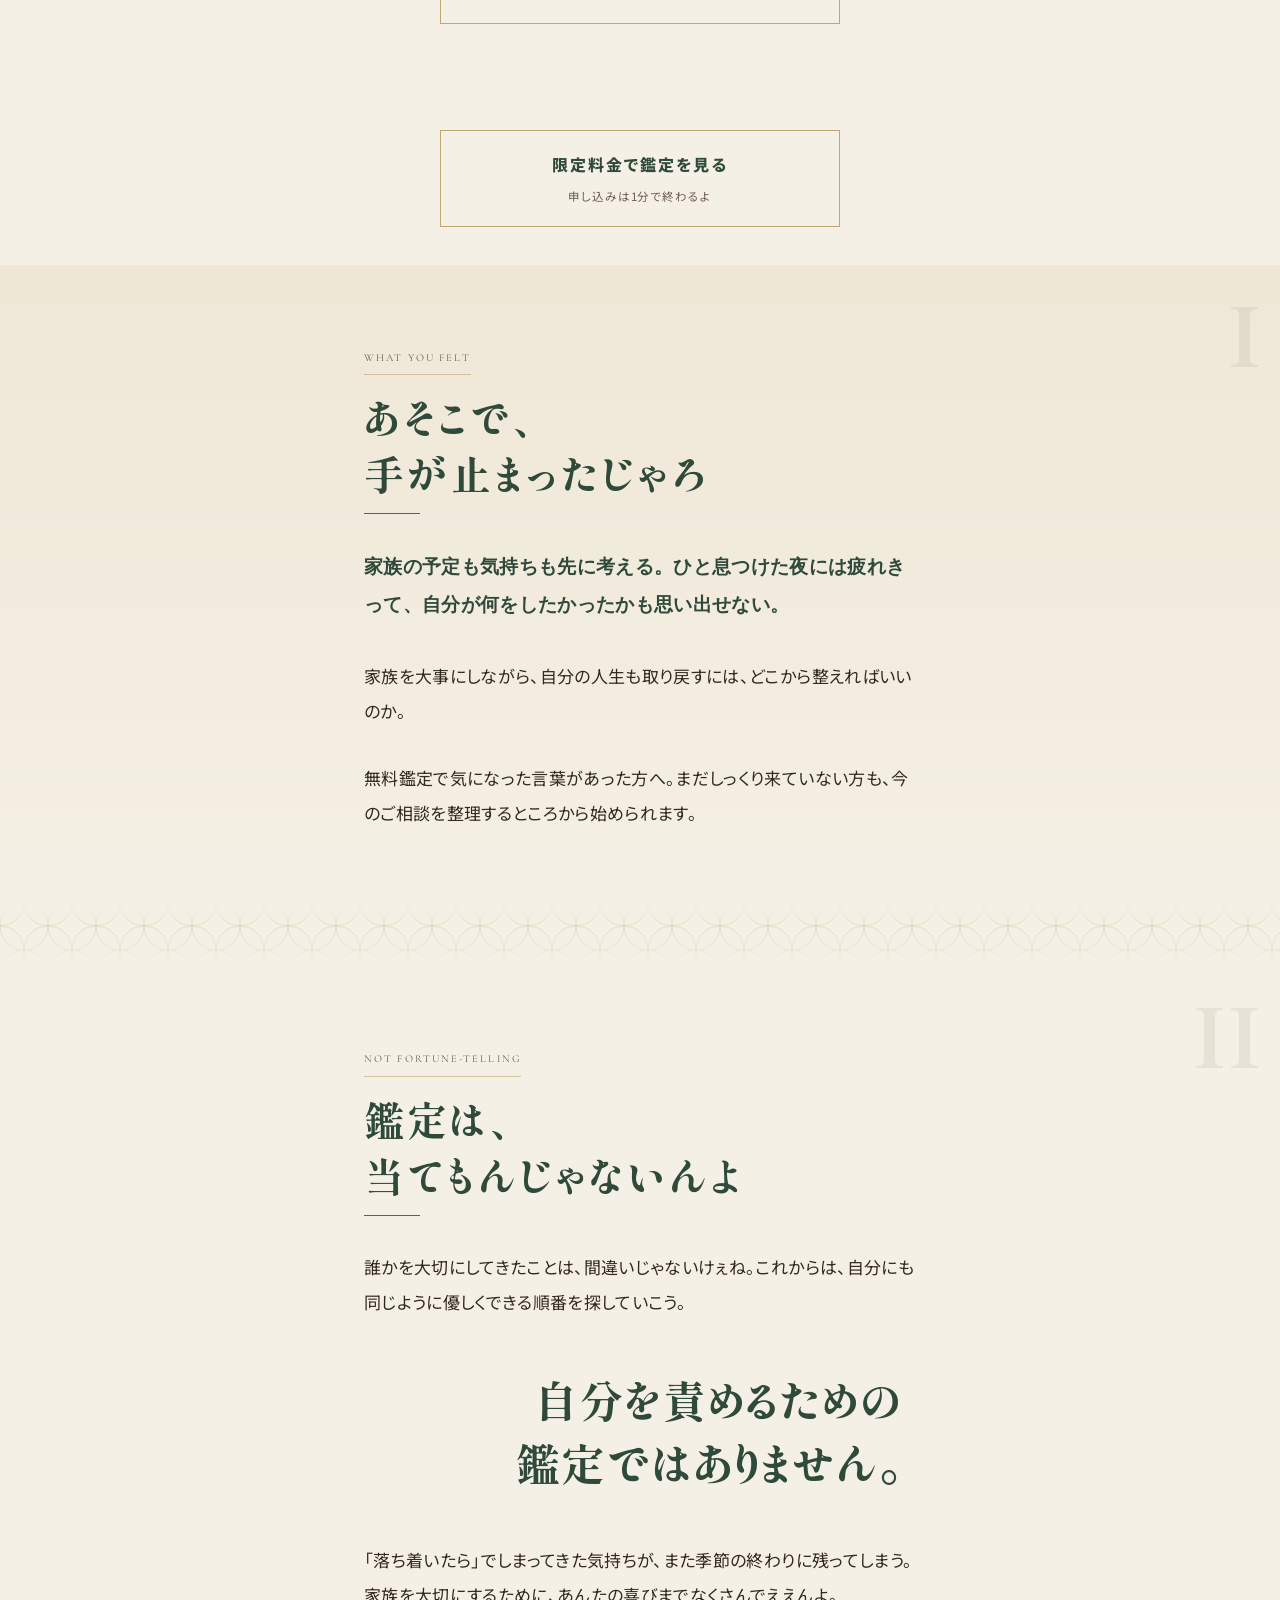
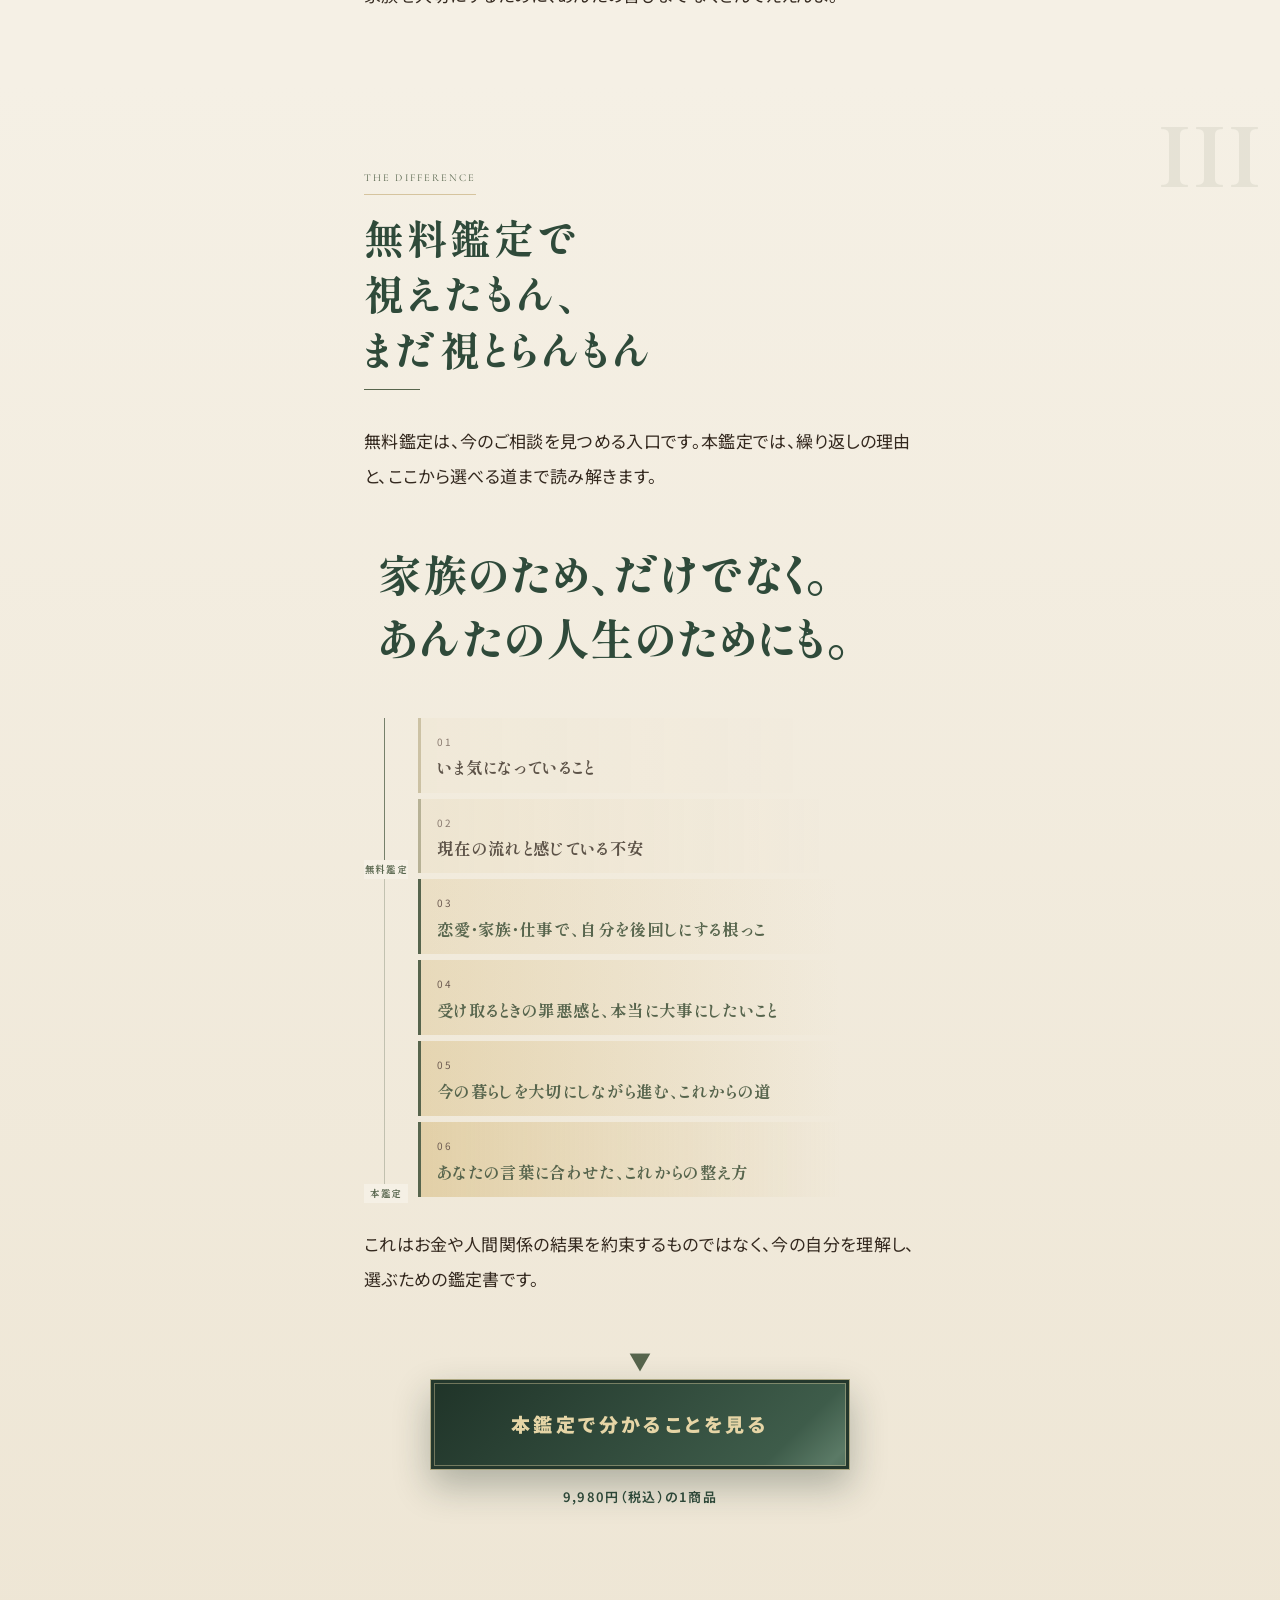
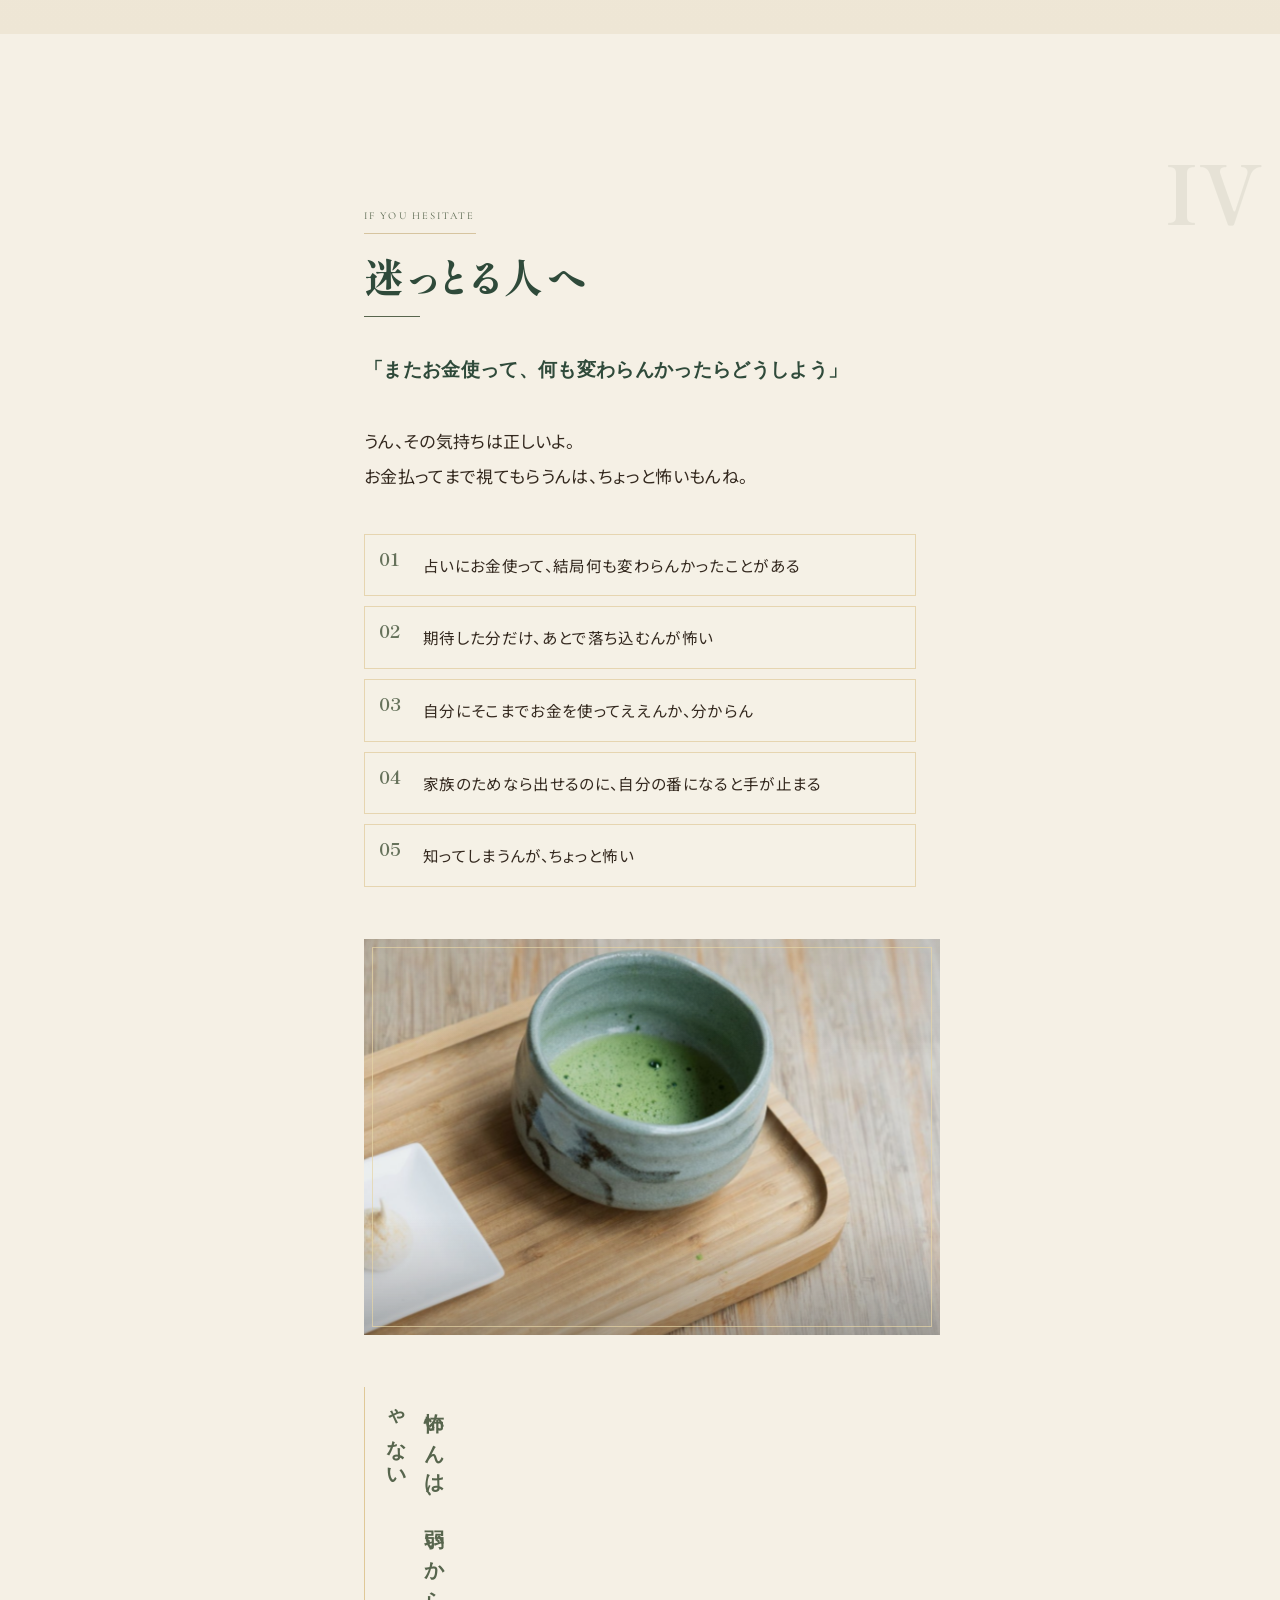
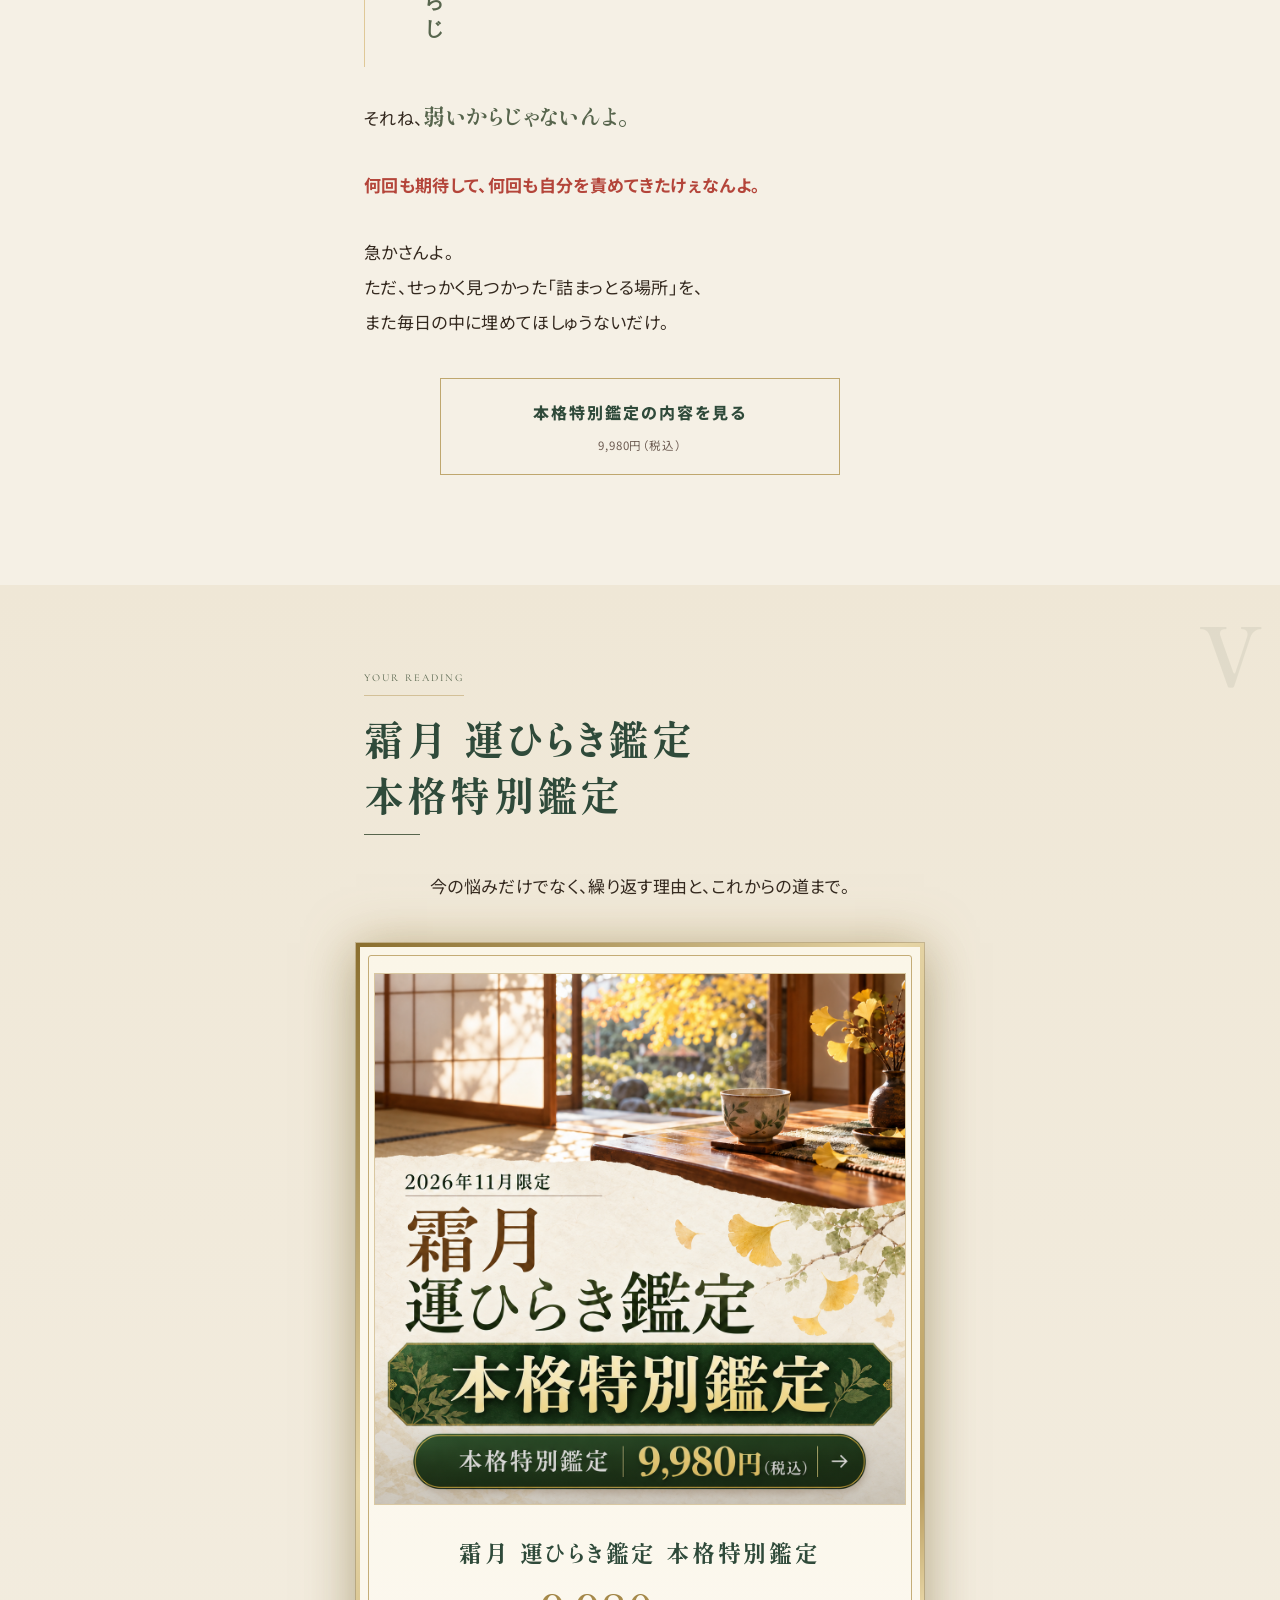
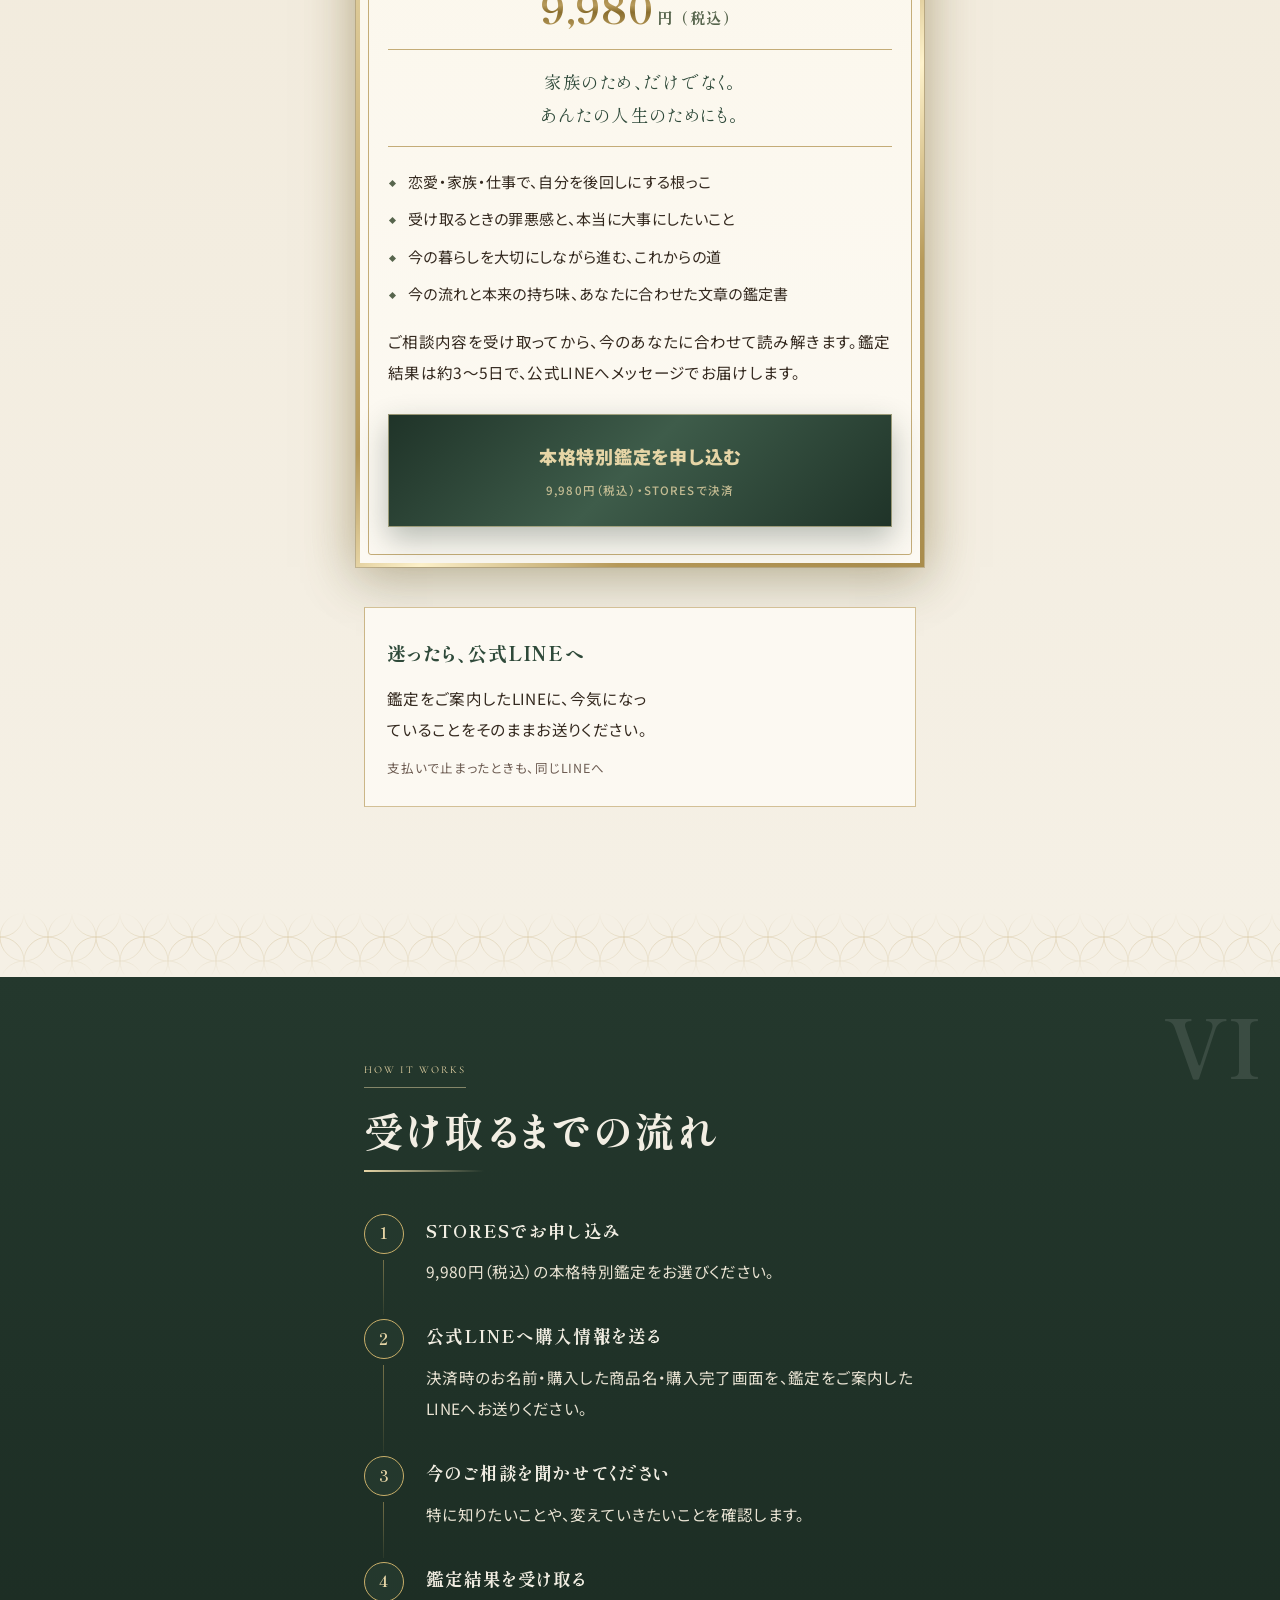
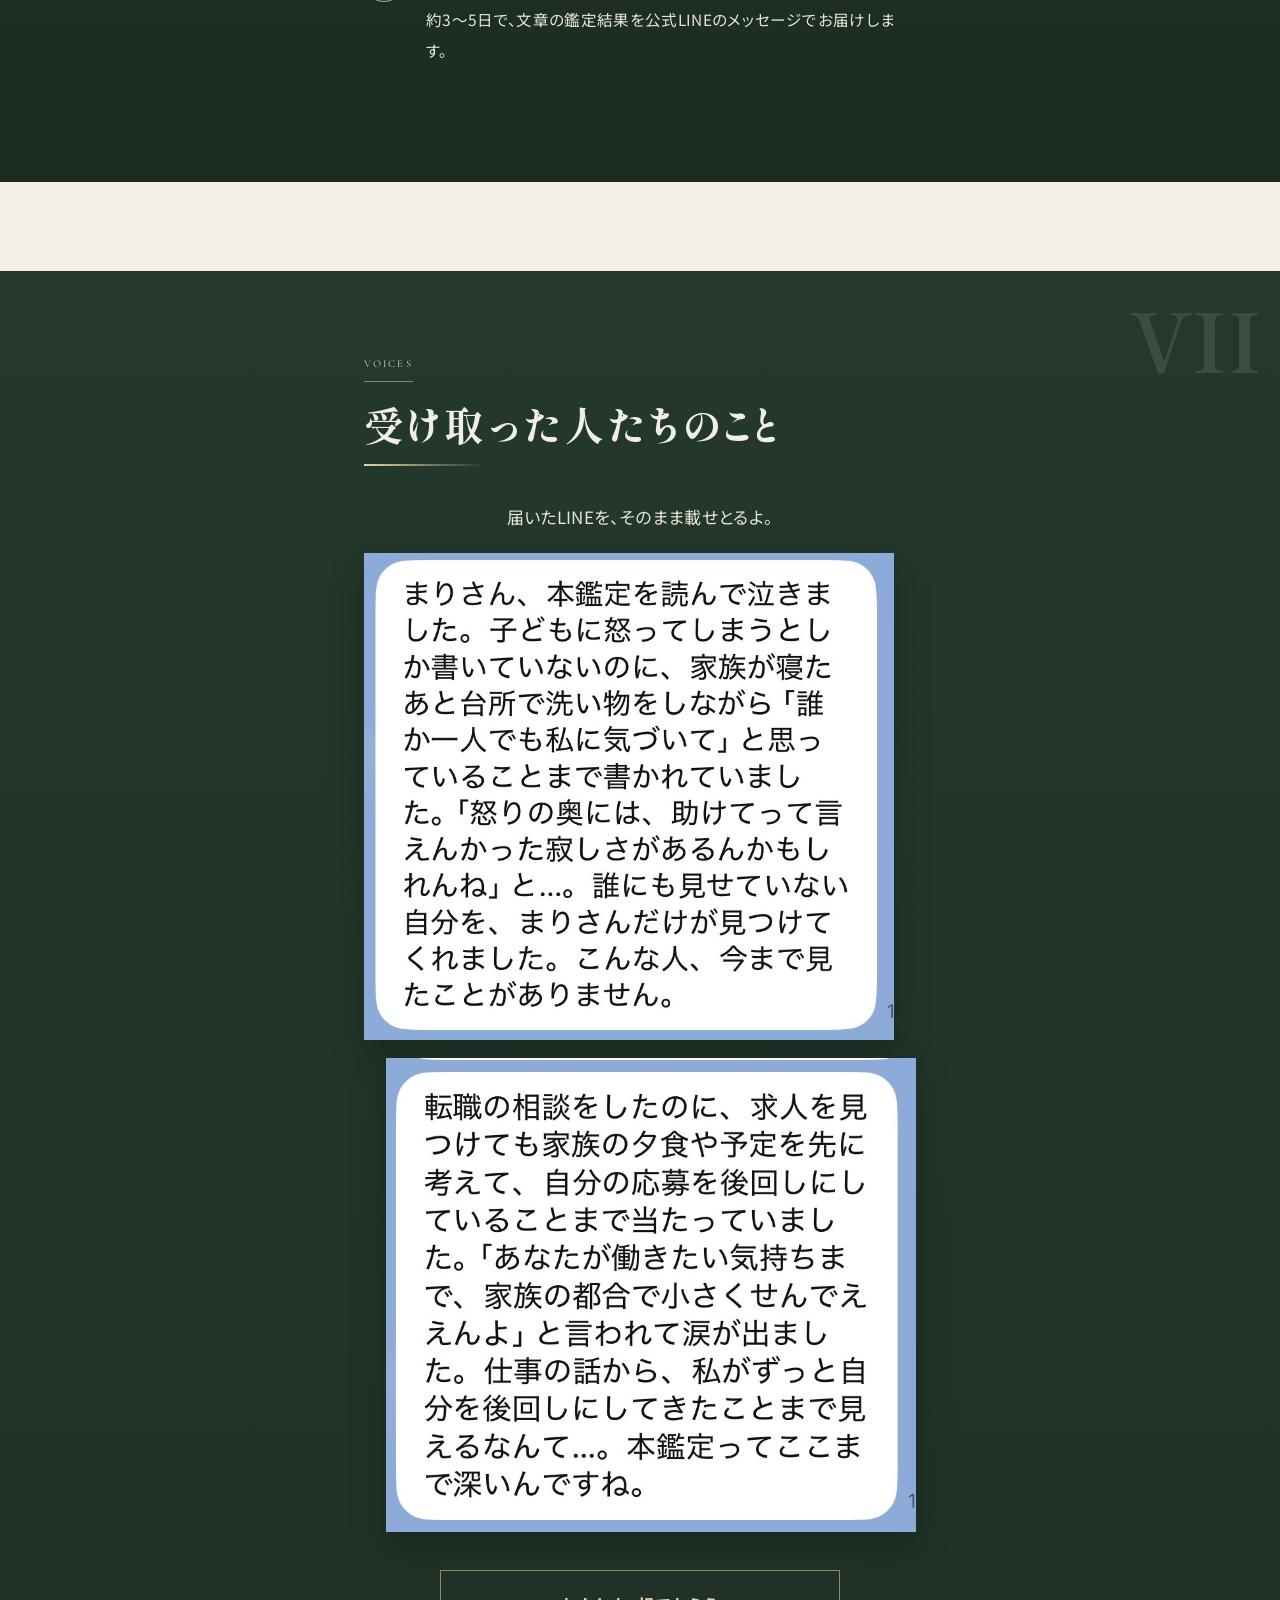
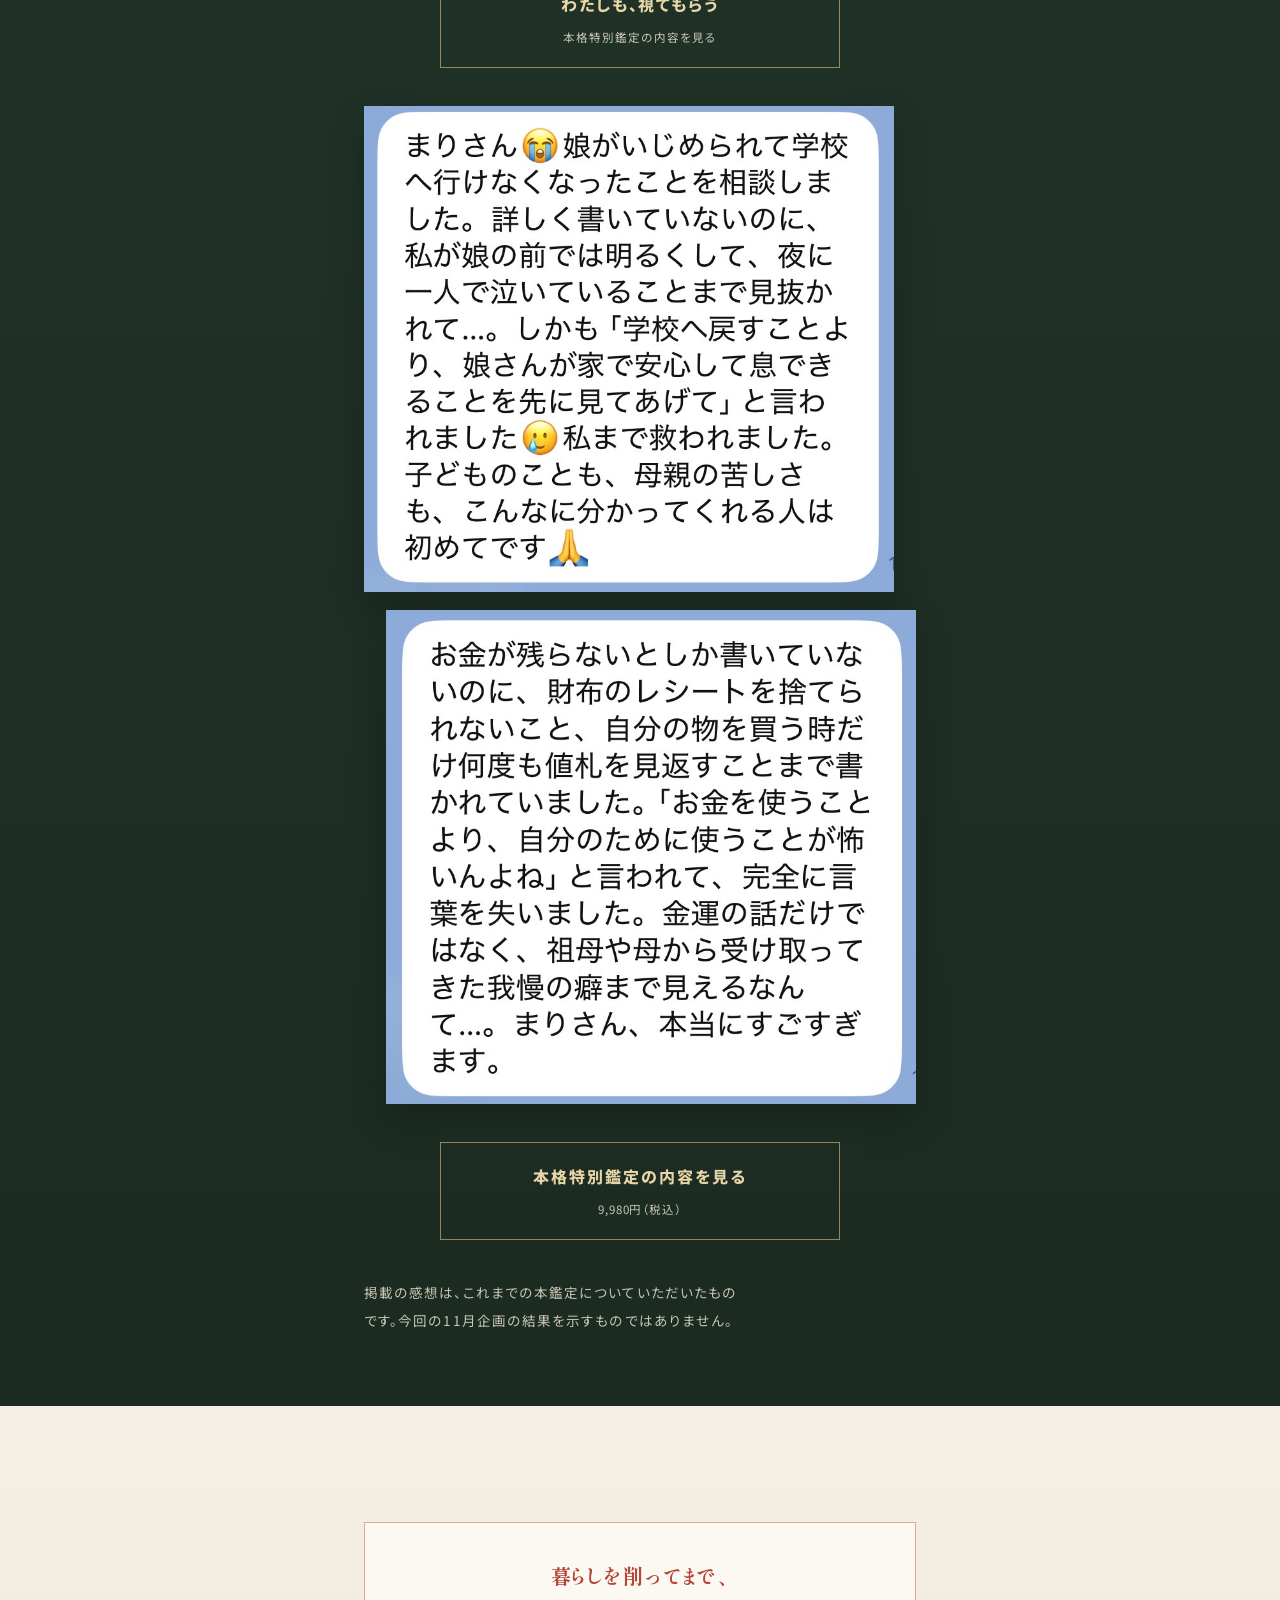
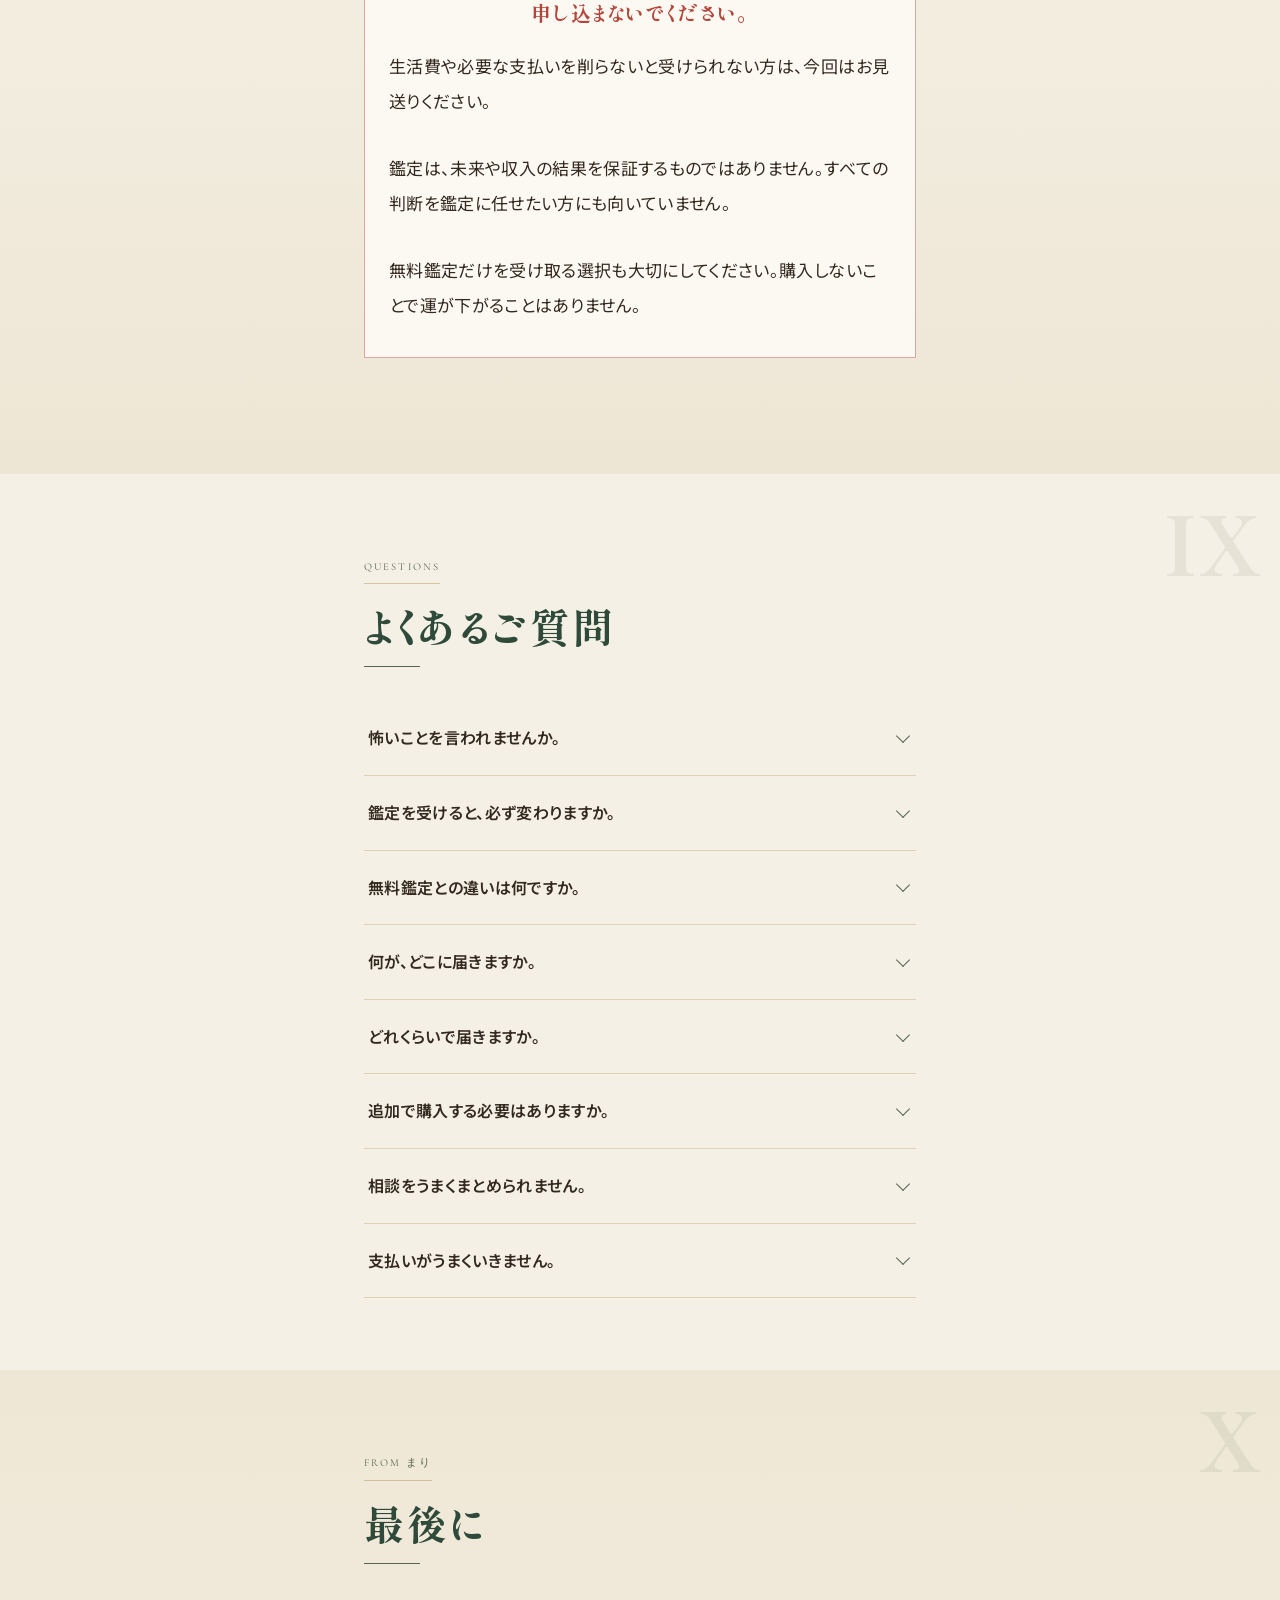
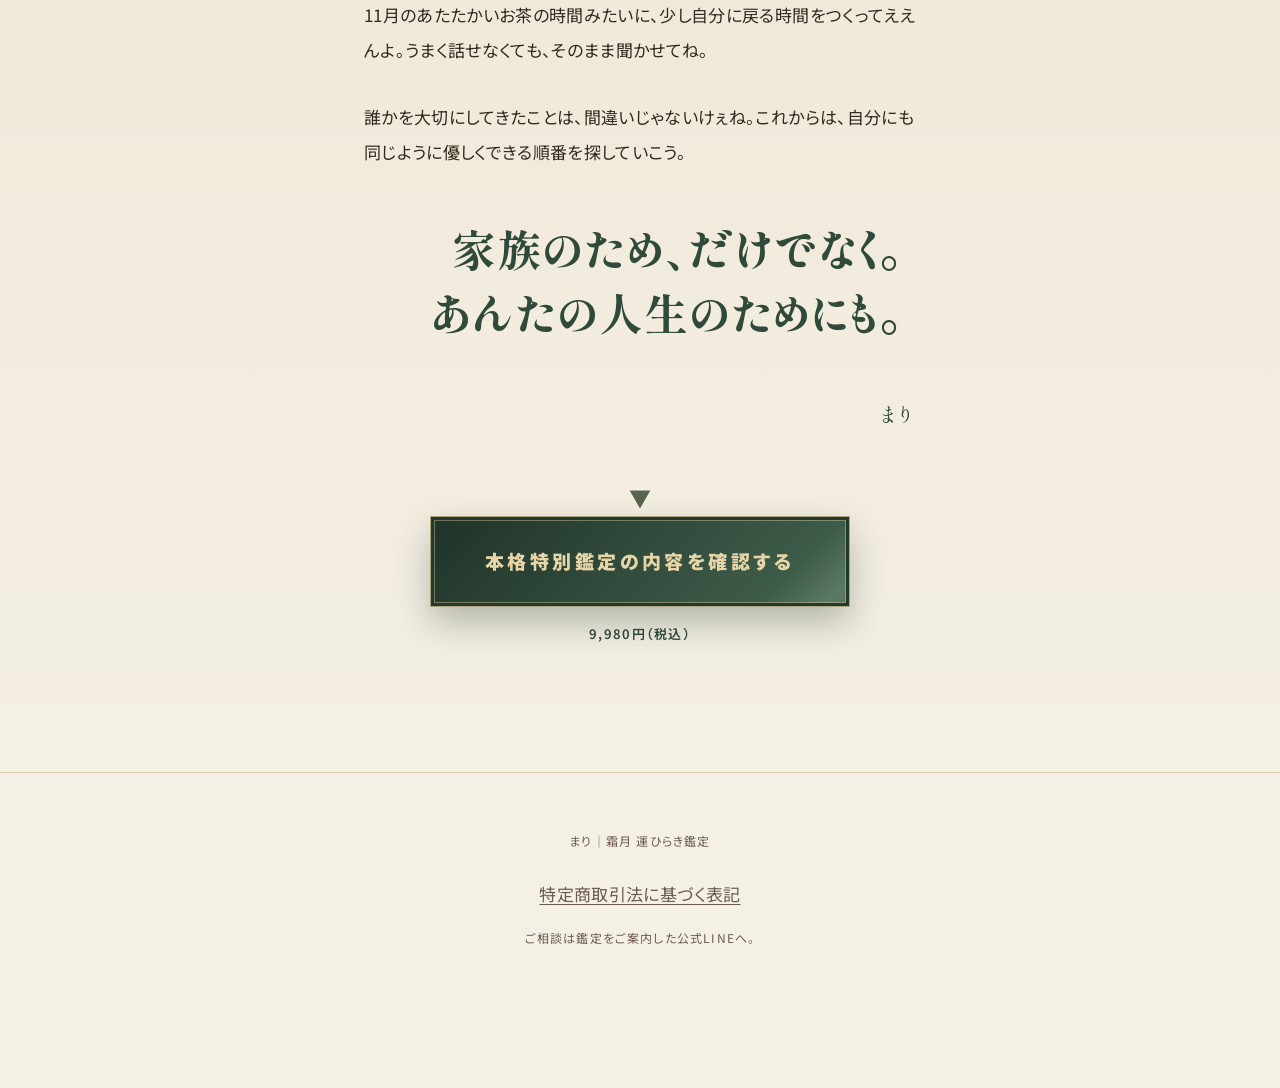
==== commit f035b4e8: "Polish mobile headings and restore reading navigation" ====
--- a/202611-mari/index.html
+++ b/202611-mari/index.html
@@ -12,7 +12,7 @@
 <link href="https://fonts.googleapis.com/css2?family=Shippori+Mincho+B1:wght@400;600;700;800&amp;family=Noto+Sans+JP:wght@400;500;700&amp;family=Cormorant+Garamond:wght@300;500;600&amp;display=swap" rel="stylesheet"/>
 <link href="reference-assets/lp.css?v=20261022n1" rel="stylesheet"/>
 <link href="reference-assets/theme-mari.css?v=20261022n1" rel="stylesheet"/>
-<style>:root{--bg:#f5f0e5;--bg2:#e9e1d1;--bg3:#e9e1d1;--gold:#57654d;--gold-hi:#57654d;--paper:#34291f;--mute:#6c5b51;--kon:#e9e1d1}.rv,.rv-s,.rv-b,.ln,.stag>*{opacity:1!important;transform:none!important;filter:none!important}.hero-person img{animation:none!important;transform:none!important}.hero-flare{display:none}.hero-copy .tag{background:transparent;border:1px solid var(--gold);color:inherit}.november-note{padding:42px 24px;text-align:center;max-width:760px;margin:auto}.november-note .big{font-size:clamp(24px,5vw,34px)}.item .thumb{aspect-ratio:1;height:auto}.item .thumb img{width:100%;height:auto}.price{opacity:1!important;transform:none!important}.s-light{color:#34291f}.hero-copy h1{font-size:clamp(32px,6vw,62px)}.layer b{font-size:16px}.pbtn{min-height:60px}.step h3{font-size:18px}.november-note p{max-width:660px;margin:18px auto}@media(max-width:600px){.hero{min-height:0;display:flex;flex-direction:column;padding:0}.hero-person{position:relative;inset:auto;width:100%;height:auto;aspect-ratio:1}.hero-person img{width:100%;height:100%;object-fit:cover}.hero::after{display:none}.hero-copy{padding:30px 24px;text-shadow:none;color:#34291f}.hero-copy h1{font-size:32px}.hero-copy .lead{font-size:17px}.strata{padding-left:34px}}</style></head>
+<style>:root{--bg:#f5f0e5;--bg2:#e9e1d1;--bg3:#e9e1d1;--gold:#57654d;--gold-hi:#57654d;--paper:#34291f;--mute:#6c5b51;--kon:#e9e1d1}.rv,.rv-s,.rv-b,.ln,.stag>*{opacity:1!important;transform:none!important;filter:none!important}.hero-person img{animation:none!important;transform:none!important}.hero-flare{display:none}.hero-copy .tag{background:transparent;border:1px solid var(--gold);color:inherit}.november-note{padding:42px 24px;text-align:center;max-width:760px;margin:auto}.november-note .big{font-size:clamp(24px,5vw,34px)}.item .thumb{aspect-ratio:1;height:auto}.item .thumb img{width:100%;height:auto}.price{opacity:1!important;transform:none!important}.s-light{color:#34291f}.hero-copy h1{font-size:clamp(32px,6vw,62px)}.layer b{font-size:16px}.pbtn{min-height:60px}.step h3{font-size:18px}.november-note p{max-width:660px;margin:18px auto}@media(max-width:600px){.hero{min-height:0;display:flex;flex-direction:column;padding:0}.hero-person{position:relative;inset:auto;width:100%;height:auto;aspect-ratio:1}.hero-person img{width:100%;height:100%;object-fit:cover}.hero::after{display:none}.hero-copy{padding:30px 24px;text-shadow:none;color:#34291f}.hero-copy h1{font-size:30px;letter-spacing:.03em;line-height:1.65}.hero-copy .lead{font-size:17px}.strata{padding-left:34px}}</style></head>
 
 <body class="ed">
 <div aria-hidden="true" class="prog"><i id="progbar"></i></div>
@@ -83,7 +83,7 @@
 <div aria-hidden="true" class="band"></div>
 
 <section class="s-light">
-<div class="wrap"><div class="chapno">VI</div><div class="eyebrow lat">How it works</div><h2>受け取るまでの流れ</h2><div class="gline"></div><div class="steps"><div class="step"><span class="n">01</span><div><h3>STORESでお申し込み</h3><p>9,980円（税込）の本格特別鑑定をお選びください。</p></div></div><div class="step"><span class="n">02</span><div><h3>公式LINEへ購入情報を送る</h3><p>決済時のお名前・購入した商品名・購入完了画面を、鑑定をご案内したLINEへお送りください。</p></div></div><div class="step"><span class="n">03</span><div><h3>今のご相談を聞かせてください</h3><p>特に知りたいことや、変えていきたいことを確認します。</p></div></div><div class="step"><span class="n">04</span><div><h3>鑑定結果を受け取る</h3><p>約3〜5日で、文章の鑑定結果を公式LINEのメッセージでお届けします。</p></div></div></div></div>
+<div class="wrap"><div class="chapno">VI</div><div class="eyebrow lat">How it works</div><h2>受け取るまでの流れ</h2><div class="gline"></div><div class="steps"><div class="st"><h4>STORESでお申し込み</h4><p>9,980円（税込）の本格特別鑑定をお選びください。</p></div><div class="st"><h4>公式LINEへ購入情報を送る</h4><p>決済時のお名前・購入した商品名・購入完了画面を、鑑定をご案内したLINEへお送りください。</p></div><div class="st"><h4>今のご相談を聞かせてください</h4><p>特に知りたいことや、変えていきたいことを確認します。</p></div><div class="st"><h4>鑑定結果を受け取る</h4><p>約3〜5日で、文章の鑑定結果を公式LINEのメッセージでお届けします。</p></div></div></div>
 </section>
 <div class="wrap"><div class="growline"></div></div>
 
@@ -120,5 +120,5 @@
 
 
 
-</body>
+<div aria-label="本鑑定のご案内" class="sticky"><span class="lab">霜月 運ひらき鑑定</span><div class="row"><div class="pricebox"><span class="p">9,980<small>円</small></span><span class="n">税込・1商品</span></div><a href="#item">本鑑定の内容を見る</a></div></div><script>(()=>{const h=document.querySelector('header'),p=document.querySelector('#item'),b=document.querySelector('.sticky');let past=false,inside=false;const render=()=>b.classList.toggle('on',past&&!inside);new IntersectionObserver(([e])=>{past=!e.isIntersecting&&e.boundingClientRect.bottom<0;render();}).observe(h);new IntersectionObserver(([e])=>{inside=e.isIntersecting;render();}).observe(p);})();</script></body>
 </html>
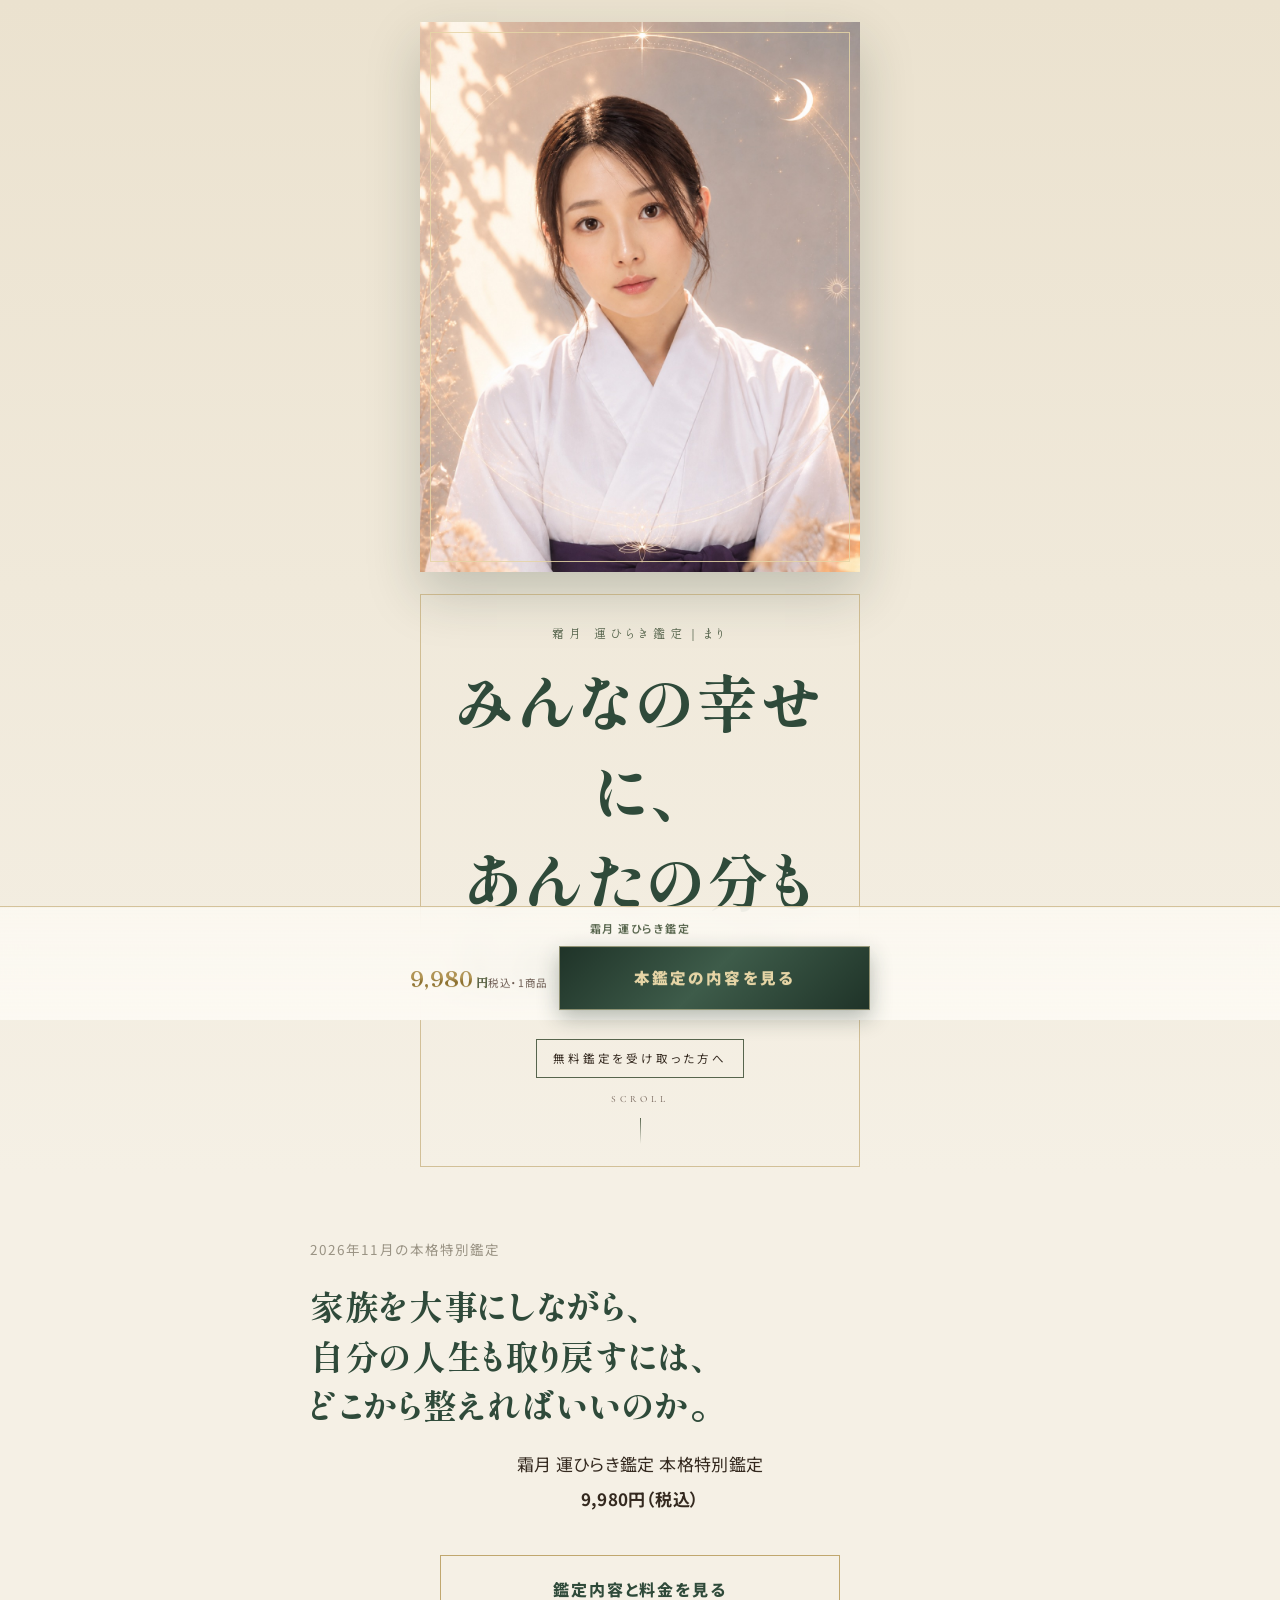
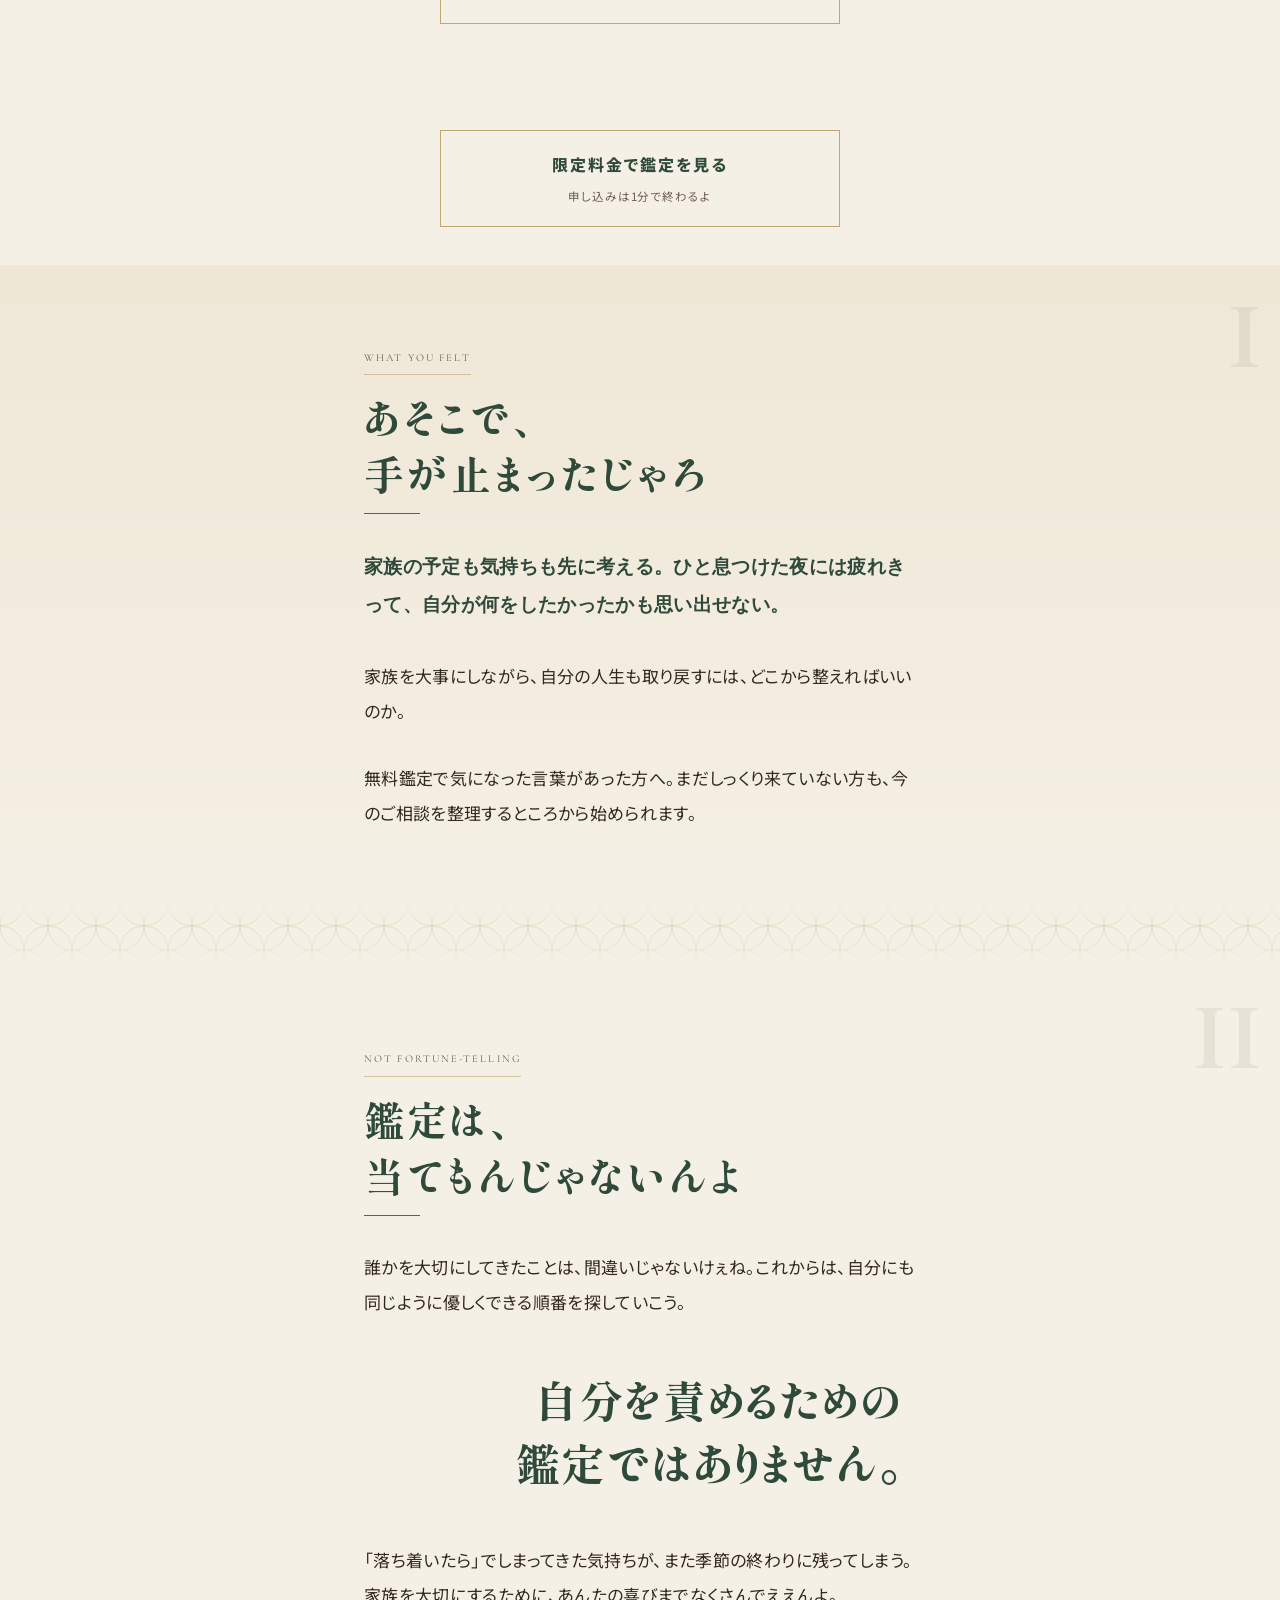
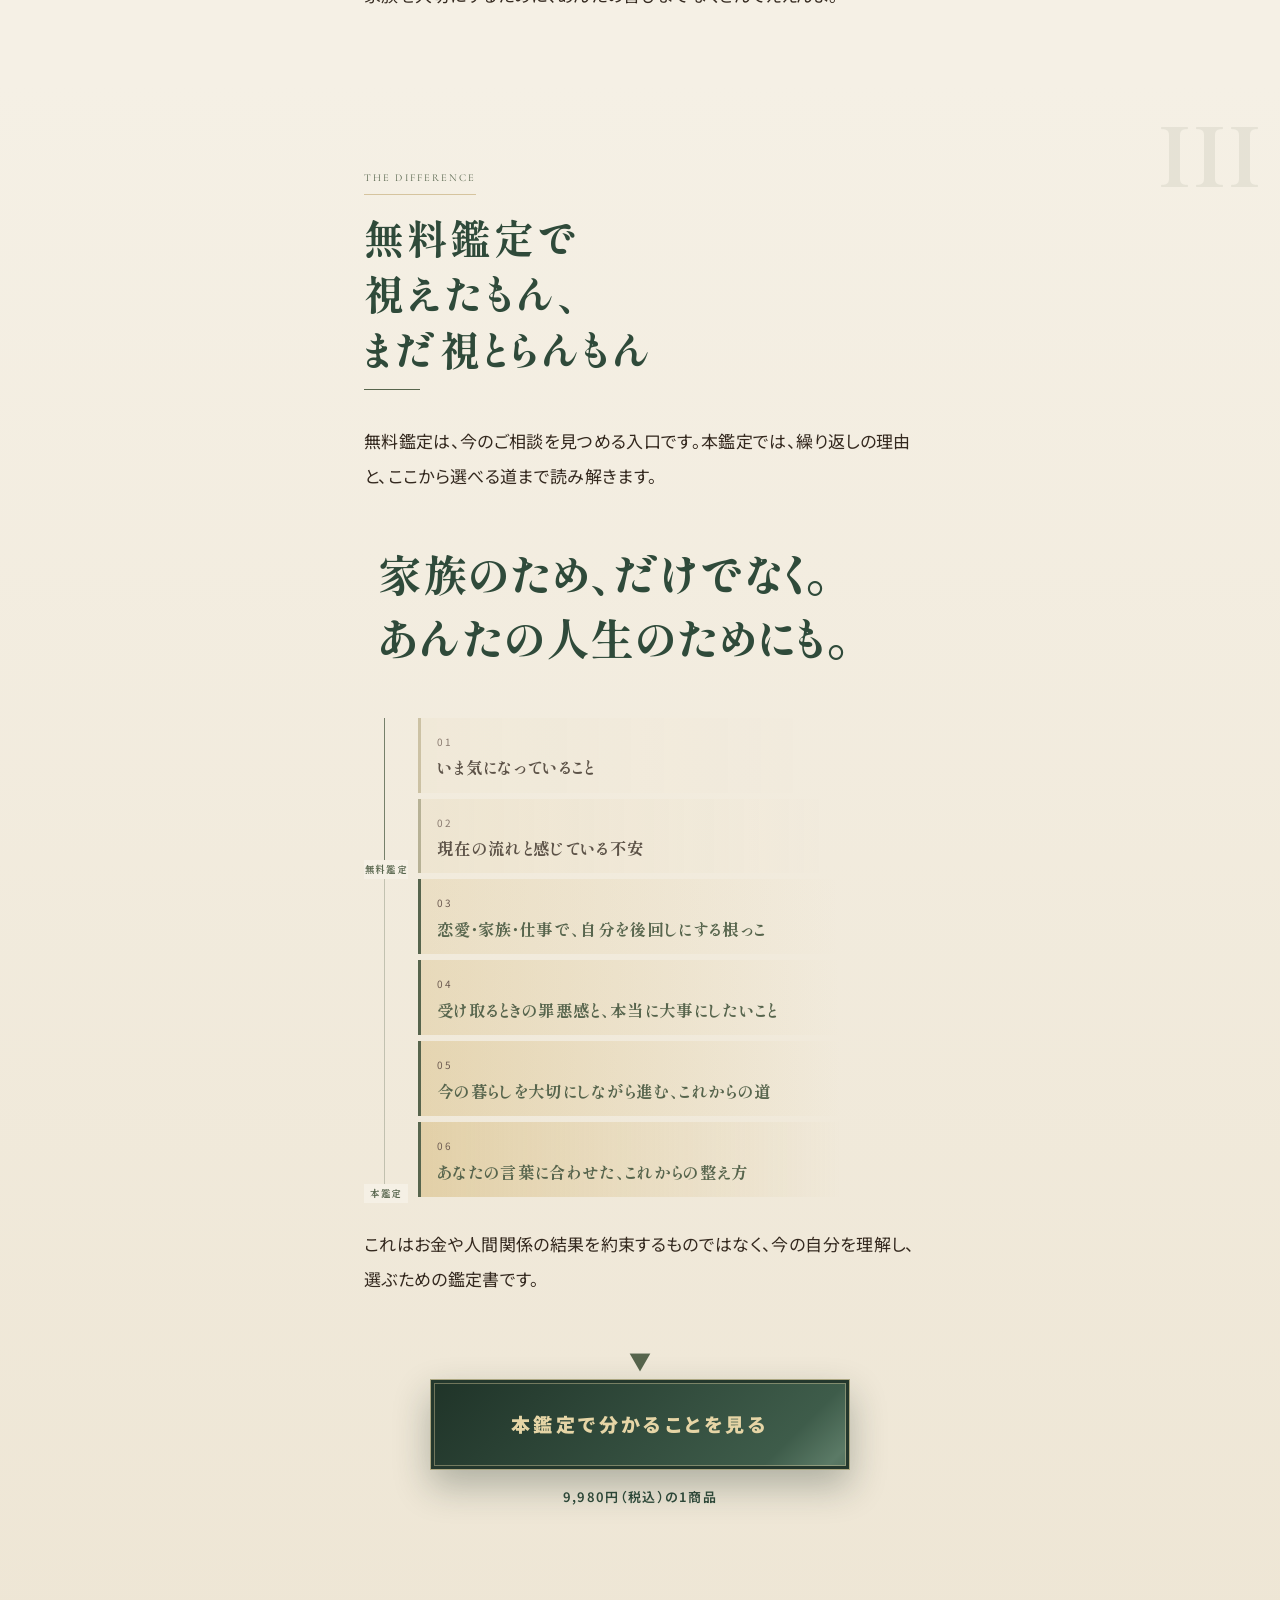
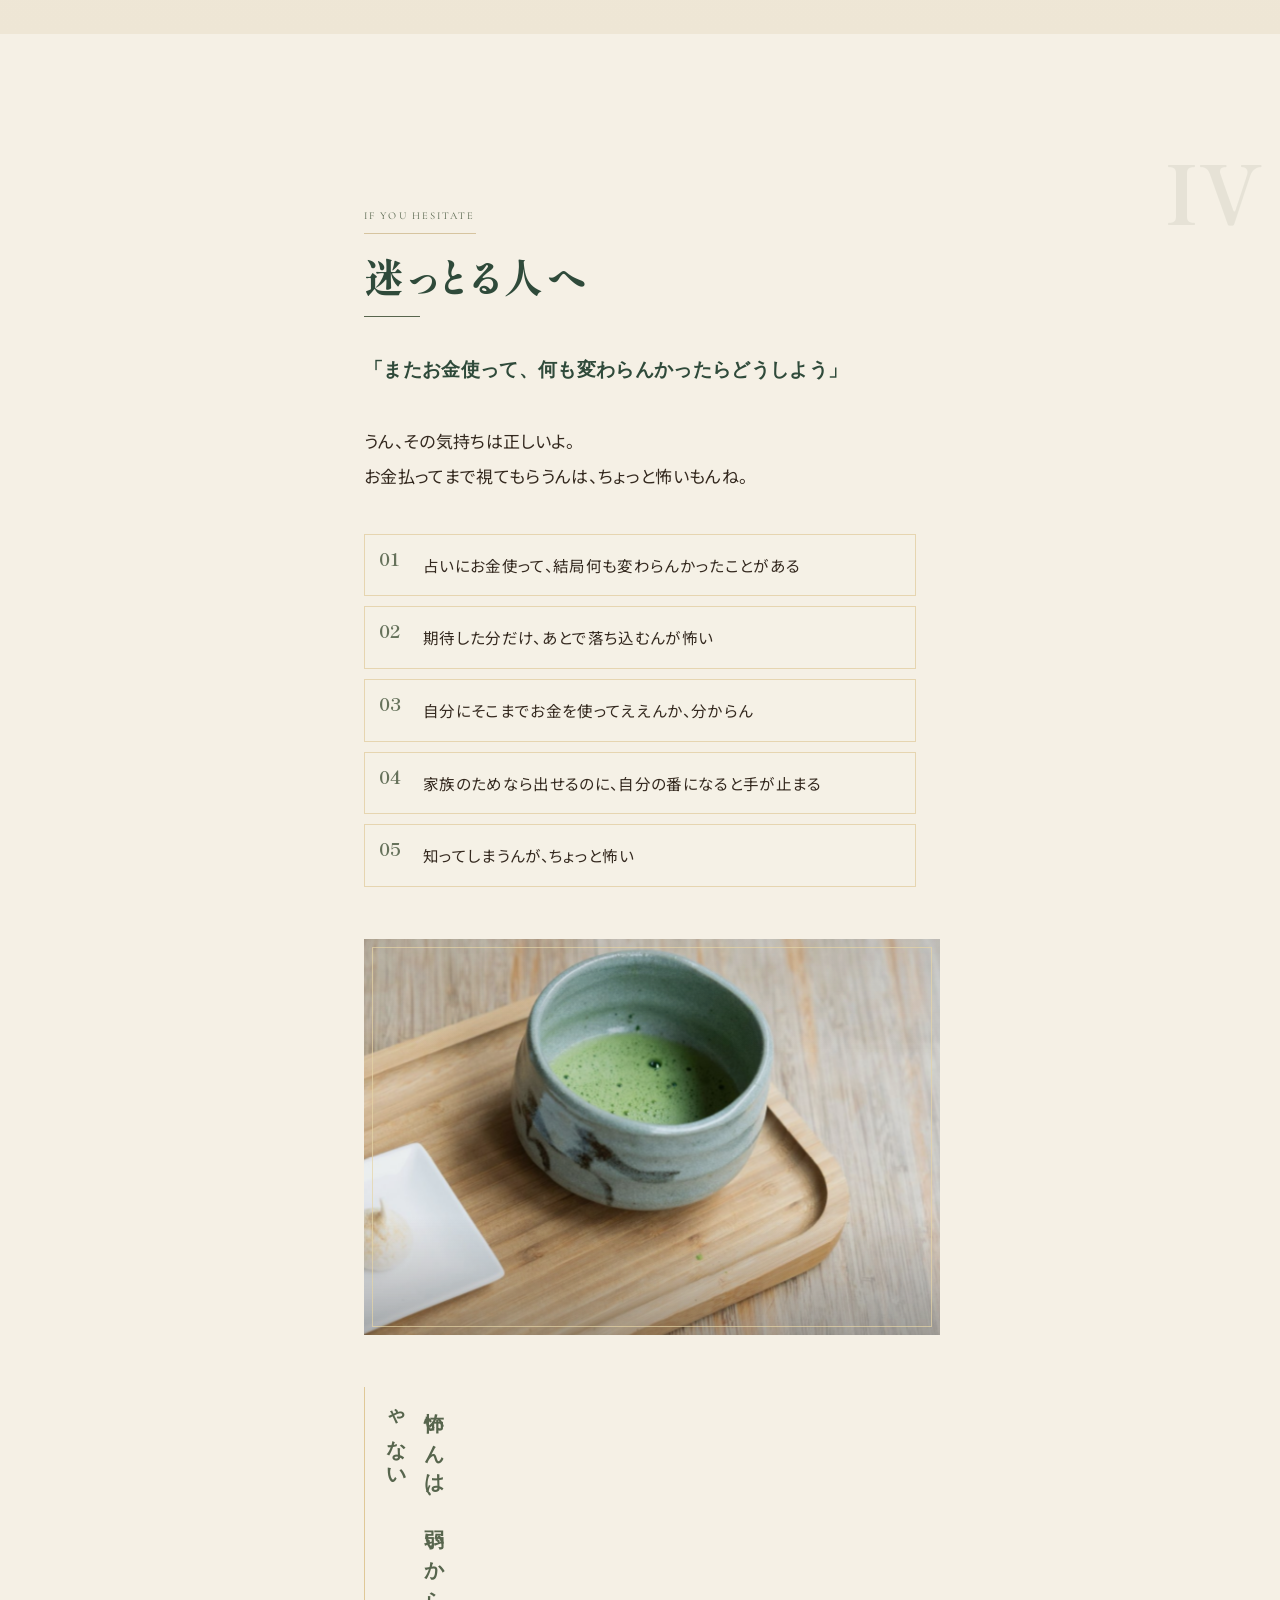
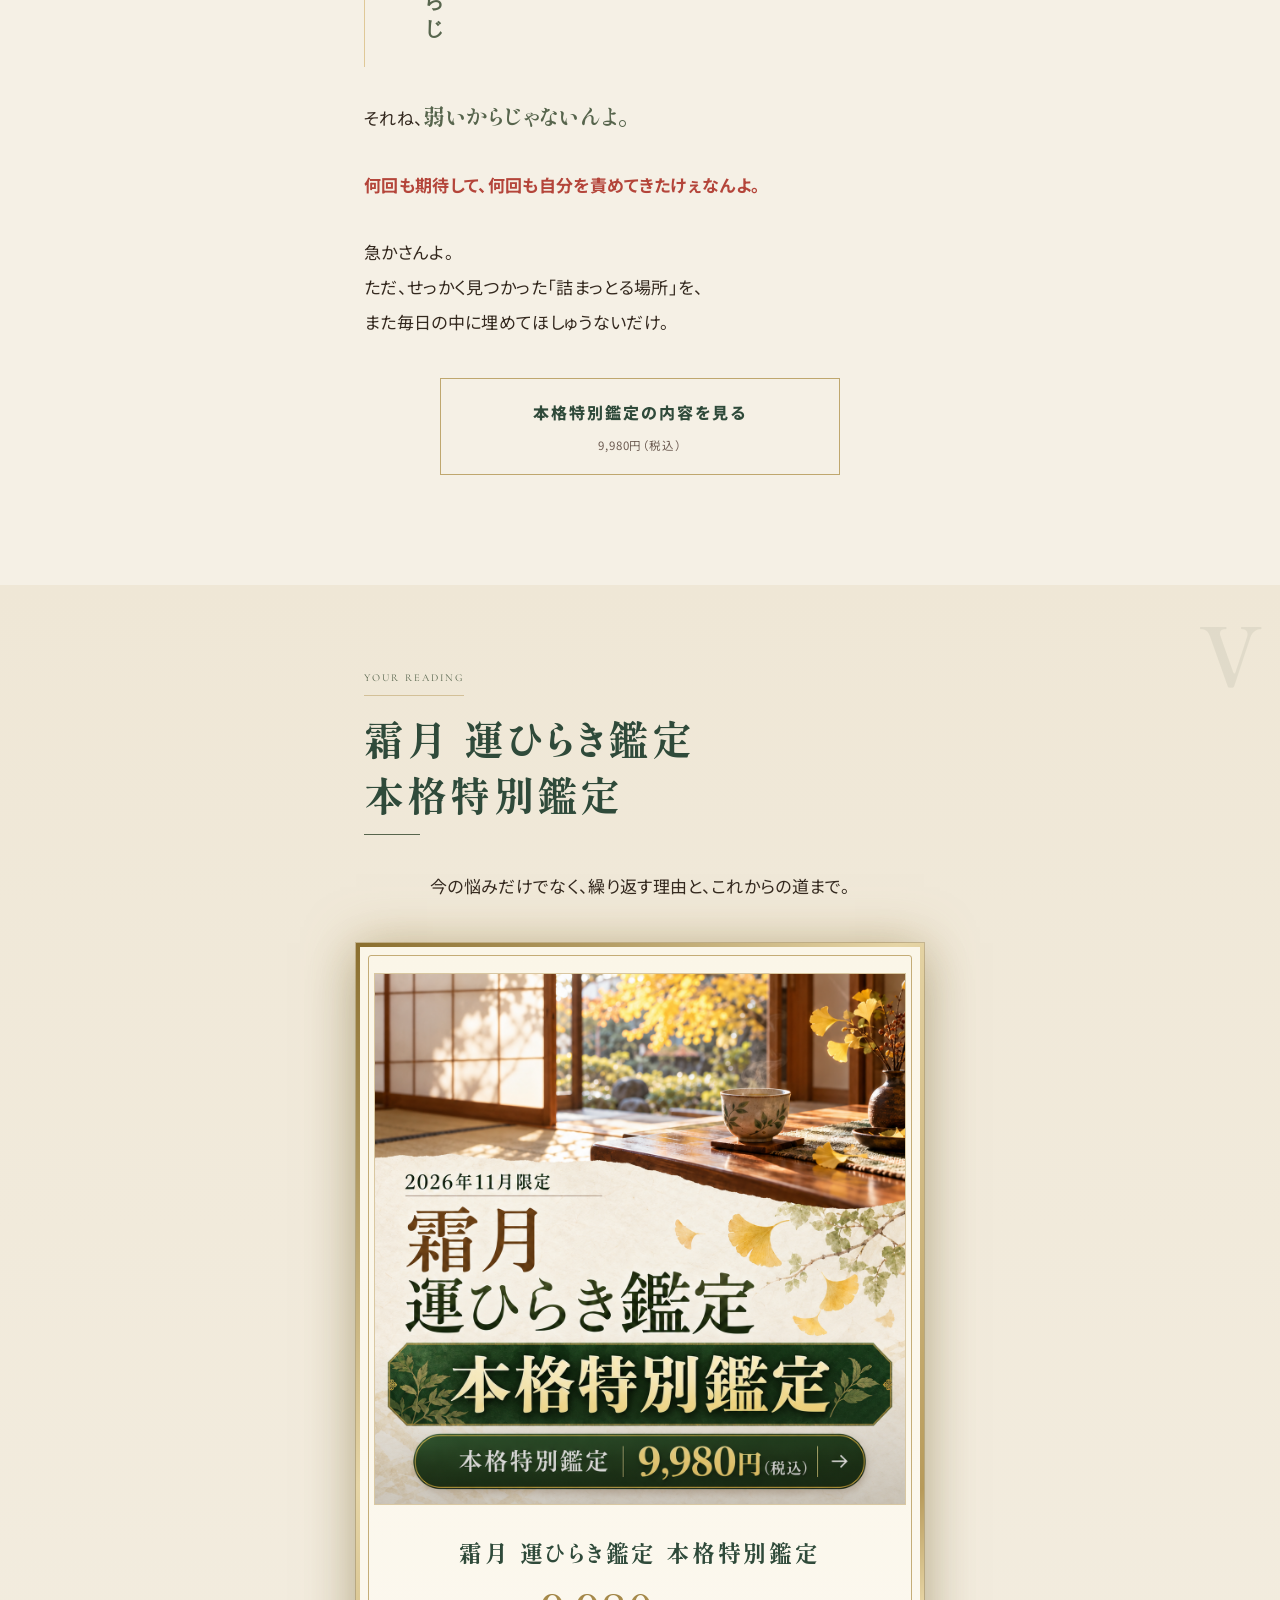
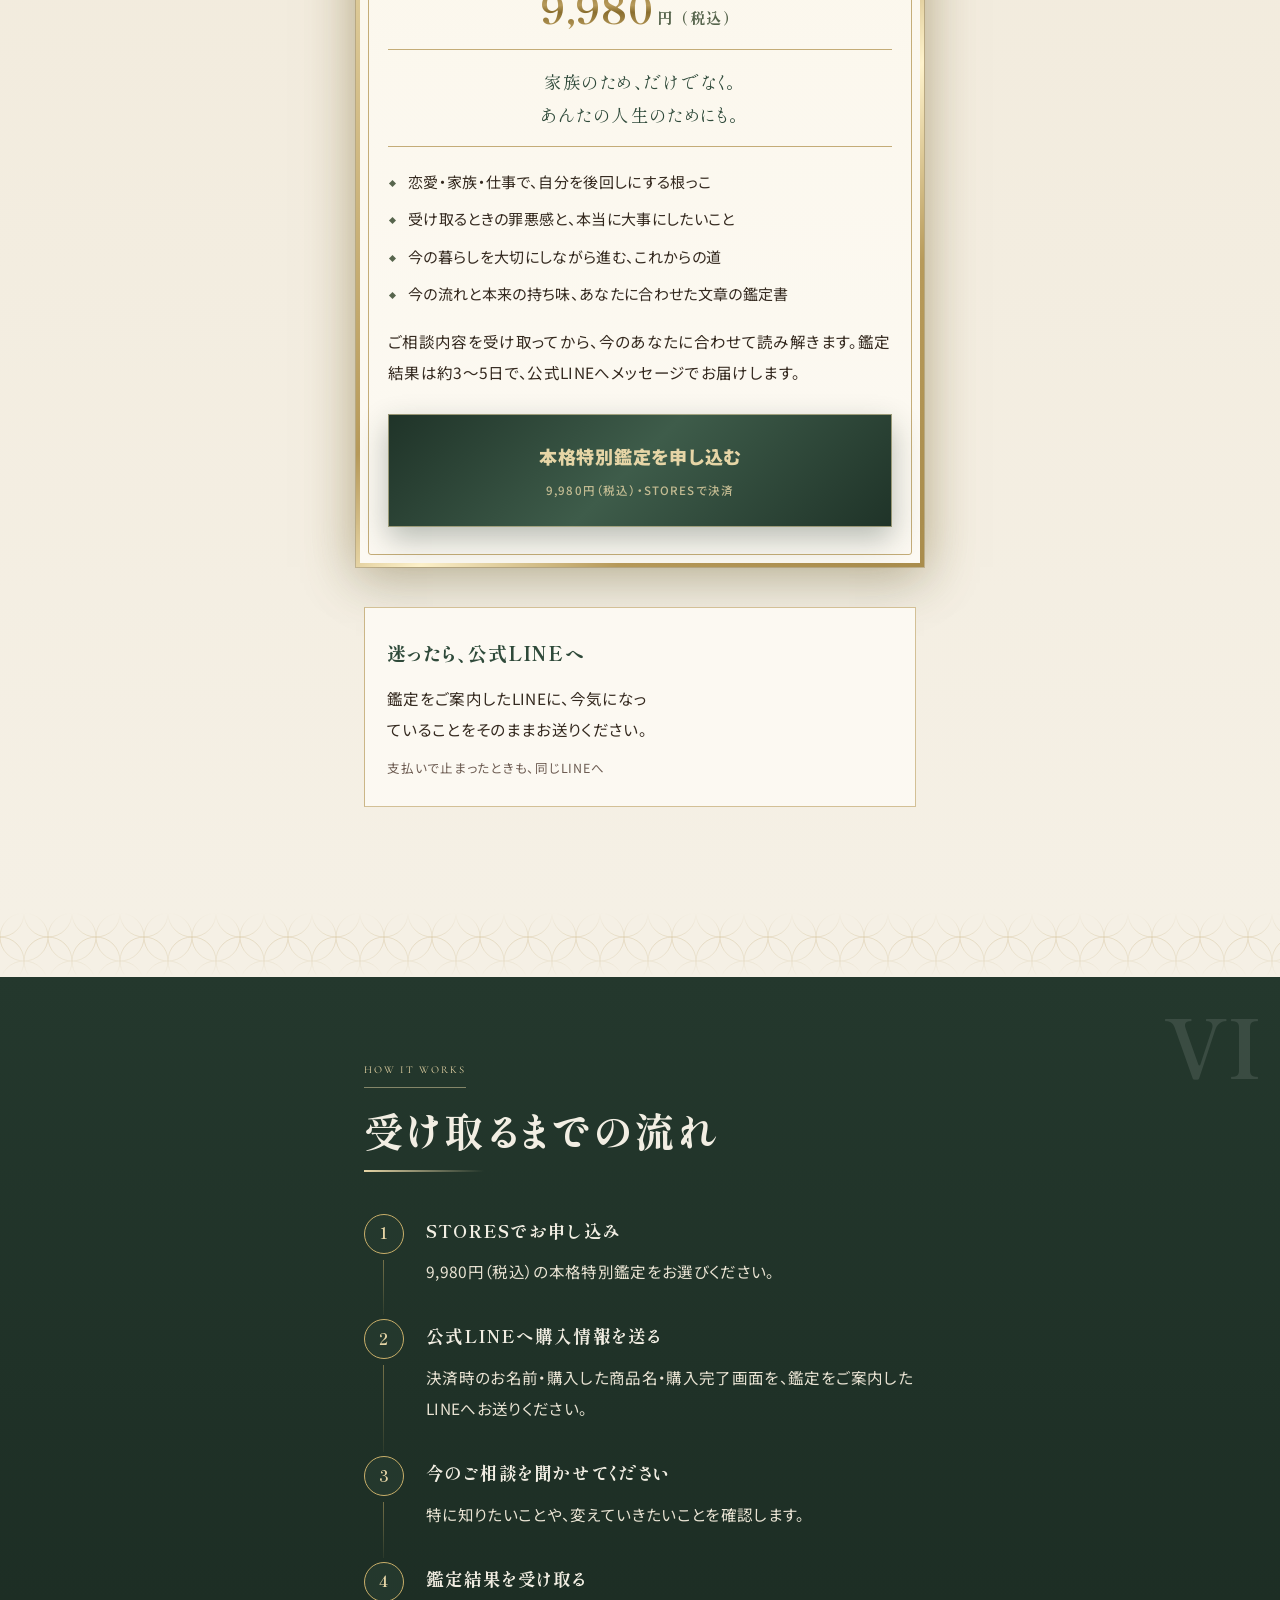
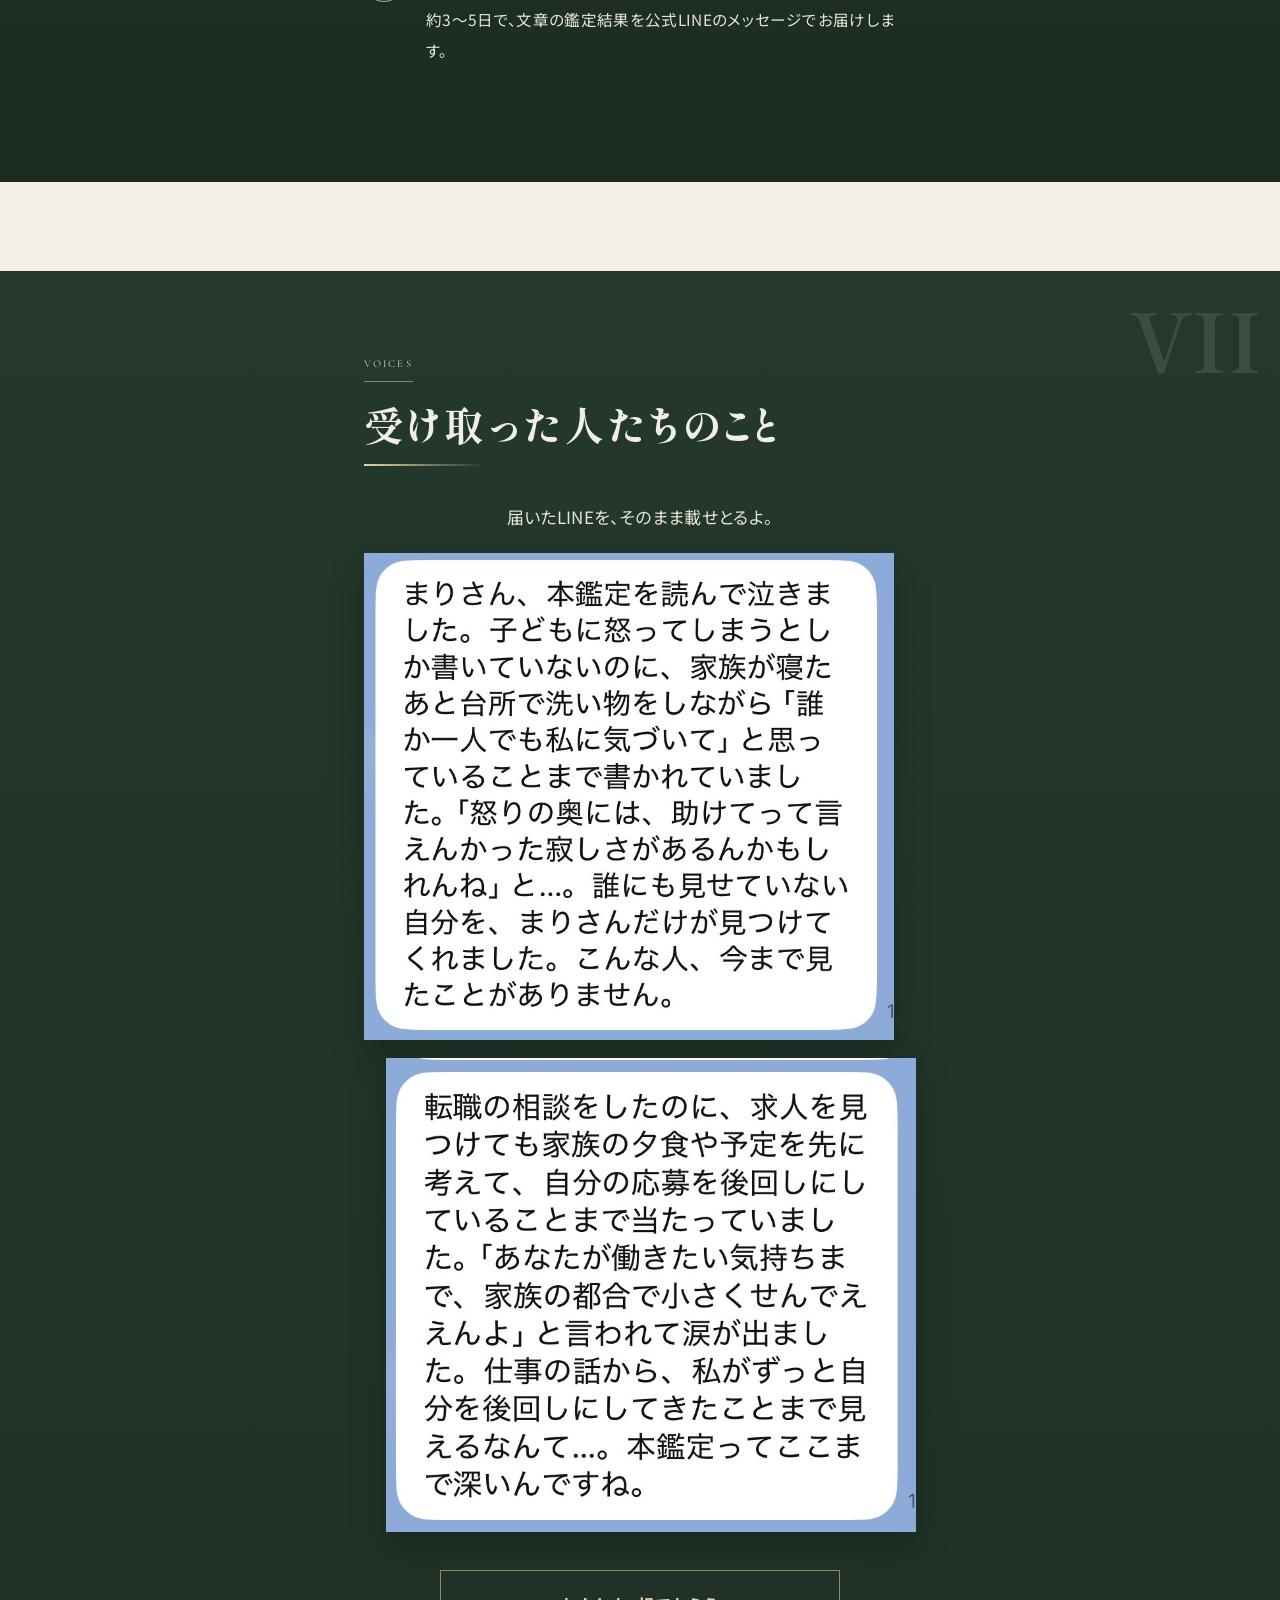
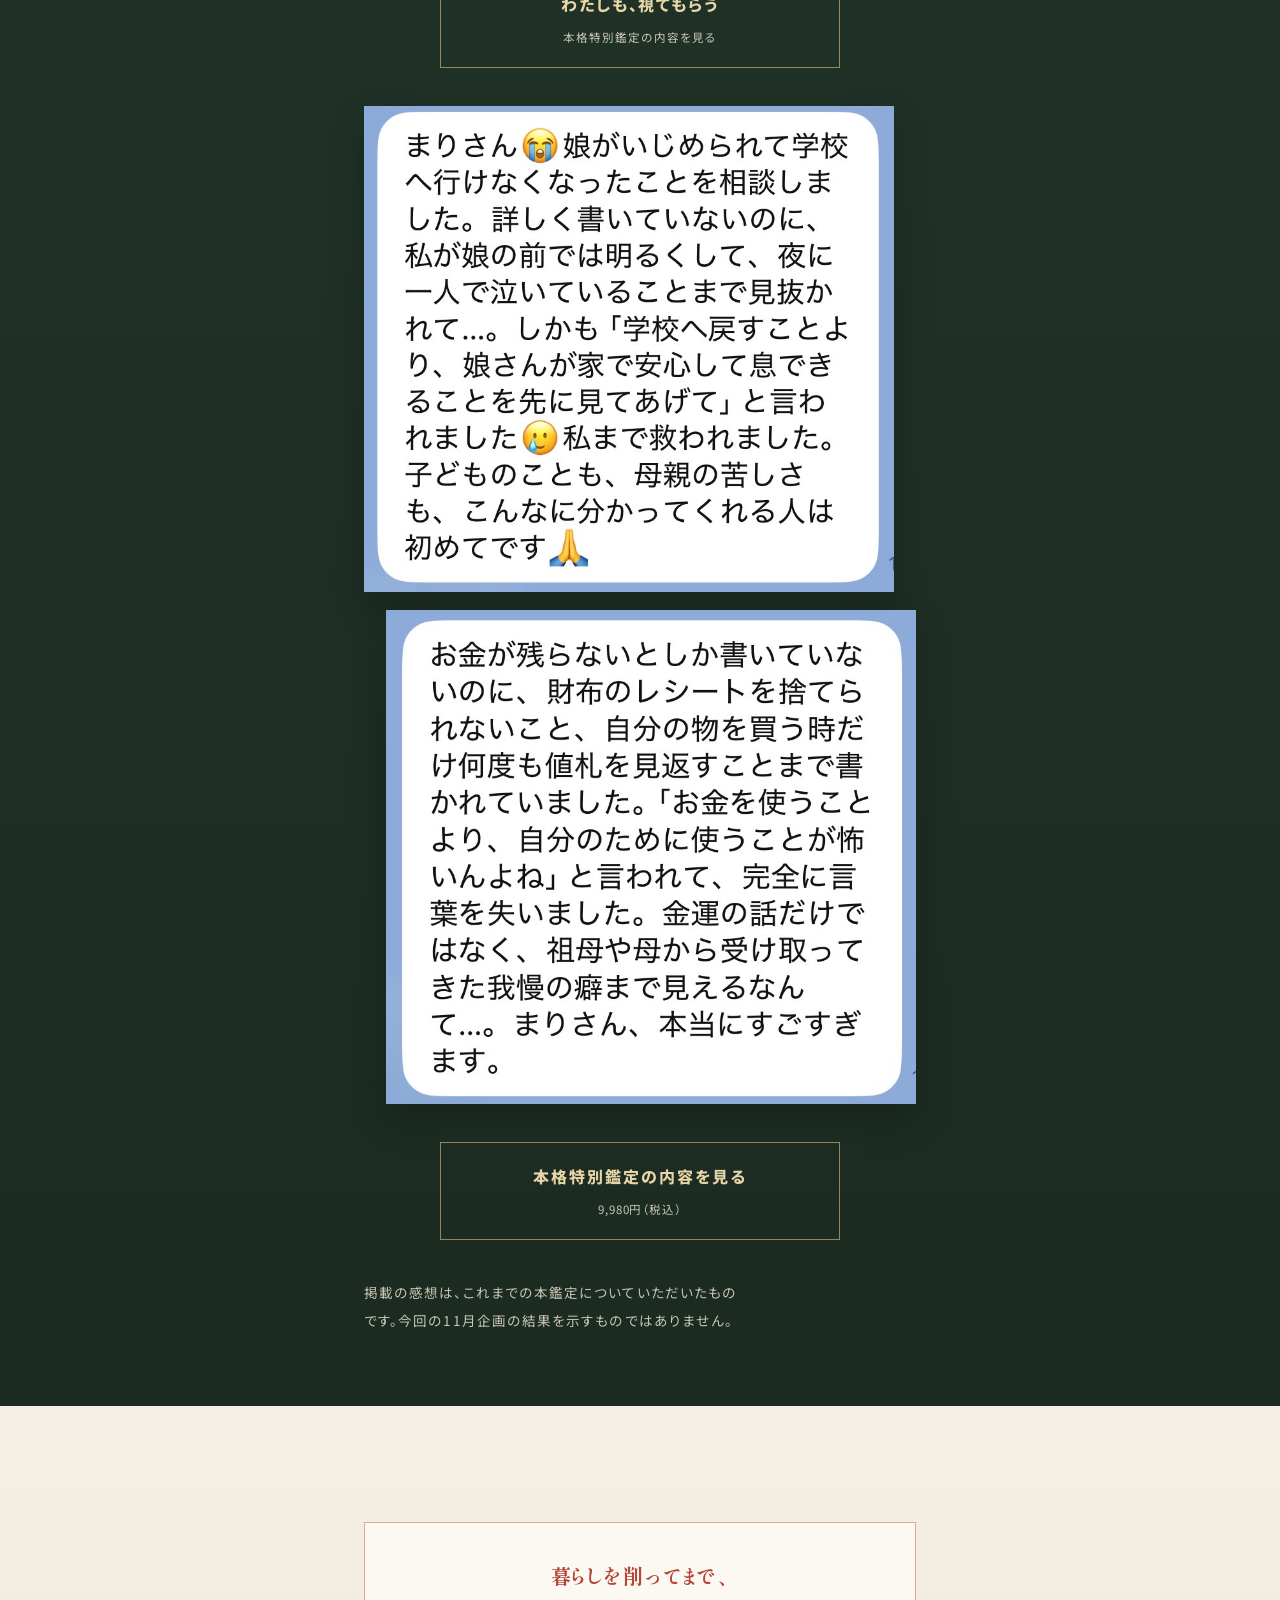
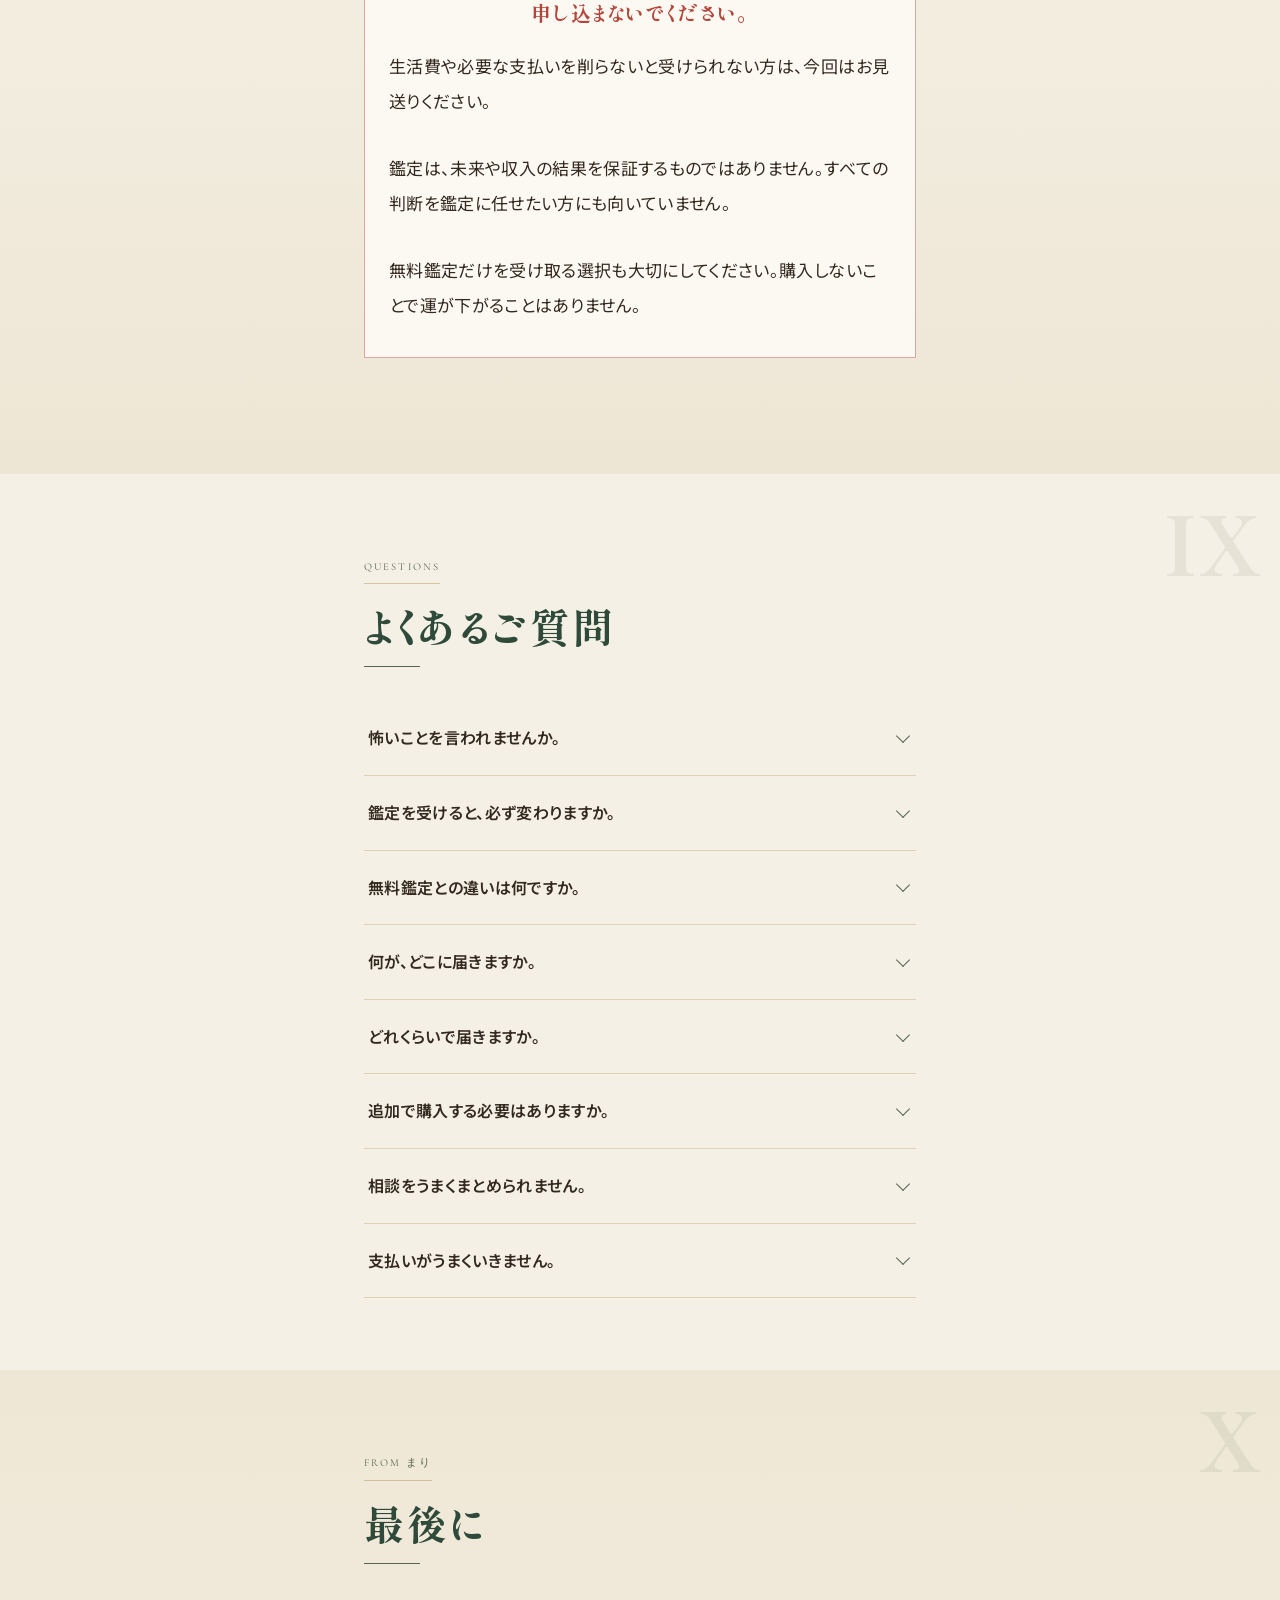
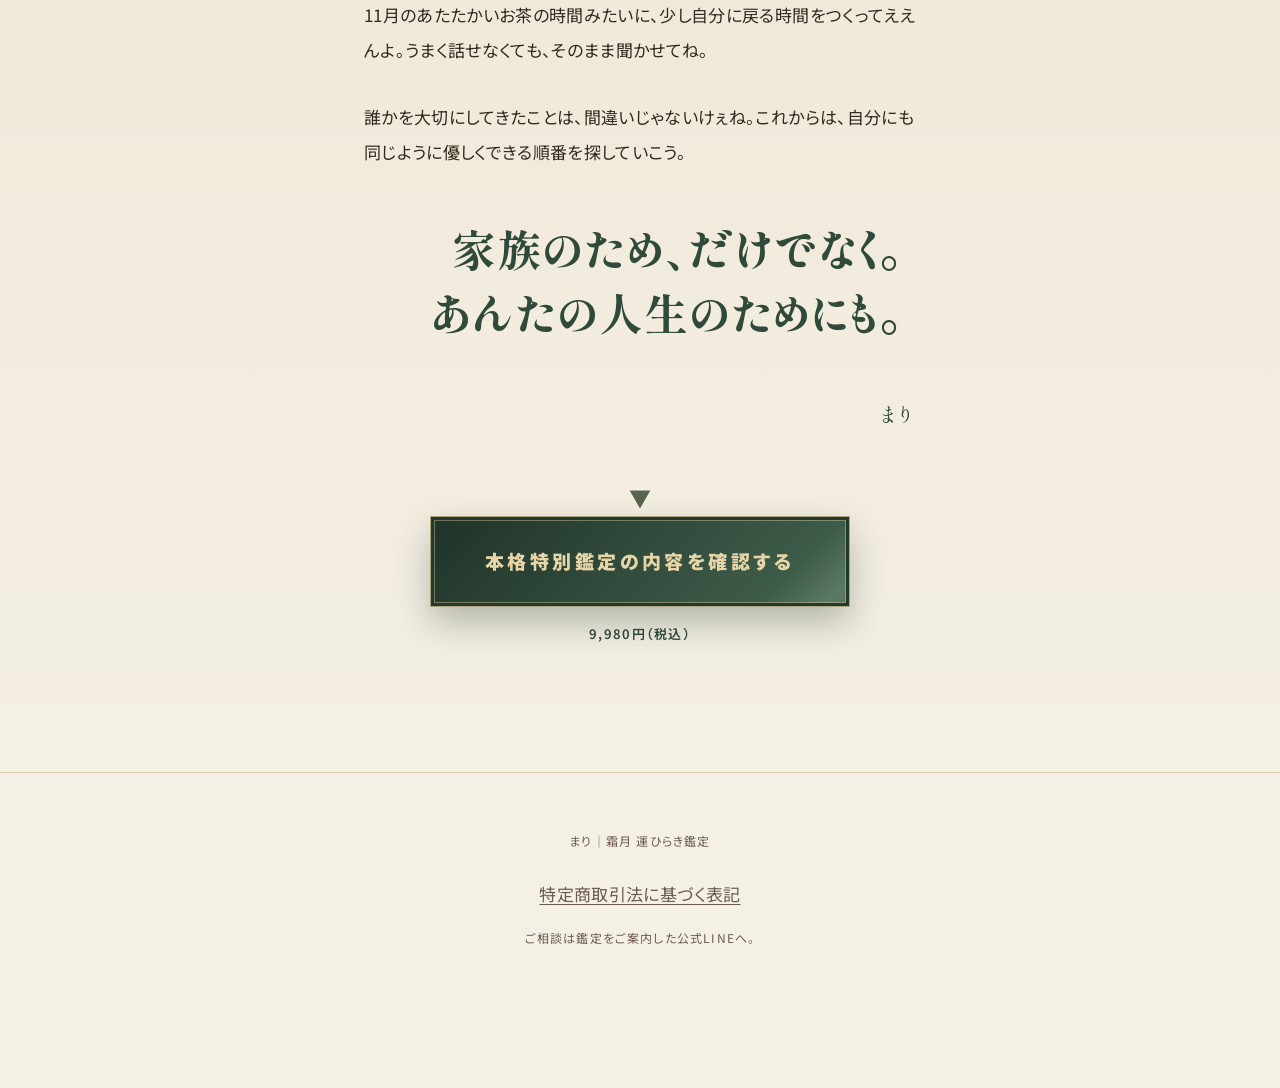
==== commit bf479601: "Keep November hero artwork fully readable" ====
--- a/202611-mari/index.html
+++ b/202611-mari/index.html
@@ -12,7 +12,7 @@
 <link href="https://fonts.googleapis.com/css2?family=Shippori+Mincho+B1:wght@400;600;700;800&amp;family=Noto+Sans+JP:wght@400;500;700&amp;family=Cormorant+Garamond:wght@300;500;600&amp;display=swap" rel="stylesheet"/>
 <link href="reference-assets/lp.css?v=20261022n1" rel="stylesheet"/>
 <link href="reference-assets/theme-mari.css?v=20261022n1" rel="stylesheet"/>
-<style>:root{--bg:#f5f0e5;--bg2:#e9e1d1;--bg3:#e9e1d1;--gold:#57654d;--gold-hi:#57654d;--paper:#34291f;--mute:#6c5b51;--kon:#e9e1d1}.rv,.rv-s,.rv-b,.ln,.stag>*{opacity:1!important;transform:none!important;filter:none!important}.hero-person img{animation:none!important;transform:none!important}.hero-flare{display:none}.hero-copy .tag{background:transparent;border:1px solid var(--gold);color:inherit}.november-note{padding:42px 24px;text-align:center;max-width:760px;margin:auto}.november-note .big{font-size:clamp(24px,5vw,34px)}.item .thumb{aspect-ratio:1;height:auto}.item .thumb img{width:100%;height:auto}.price{opacity:1!important;transform:none!important}.s-light{color:#34291f}.hero-copy h1{font-size:clamp(32px,6vw,62px)}.layer b{font-size:16px}.pbtn{min-height:60px}.step h3{font-size:18px}.november-note p{max-width:660px;margin:18px auto}@media(max-width:600px){.hero{min-height:0;display:flex;flex-direction:column;padding:0}.hero-person{position:relative;inset:auto;width:100%;height:auto;aspect-ratio:1}.hero-person img{width:100%;height:100%;object-fit:cover}.hero::after{display:none}.hero-copy{padding:30px 24px;text-shadow:none;color:#34291f}.hero-copy h1{font-size:30px;letter-spacing:.03em;line-height:1.65}.hero-copy .lead{font-size:17px}.strata{padding-left:34px}}</style></head>
+<style>:root{--bg:#f5f0e5;--bg2:#e9e1d1;--bg3:#e9e1d1;--gold:#57654d;--gold-hi:#57654d;--paper:#34291f;--mute:#6c5b51;--kon:#e9e1d1}.rv,.rv-s,.rv-b,.ln,.stag>*{opacity:1!important;transform:none!important;filter:none!important}.hero-person img{animation:none!important;transform:none!important}.hero-flare,.hero-person::after{display:none!important}.hero-copy .tag{background:transparent;border:1px solid var(--gold);color:inherit}.november-note{padding:42px 24px;text-align:center;max-width:760px;margin:auto}.november-note .big{font-size:clamp(24px,5vw,34px)}.item .thumb{aspect-ratio:1;height:auto}.item .thumb img{width:100%;height:auto}.price{opacity:1!important;transform:none!important}.s-light{color:#34291f}.hero-copy h1{font-size:clamp(32px,6vw,62px)}.layer b{font-size:16px}.pbtn{min-height:60px}.step h3{font-size:18px}.november-note p{max-width:660px;margin:18px auto}@media(max-width:600px){.hero{min-height:0;display:flex;flex-direction:column;padding:0}.hero-person{position:relative;inset:auto;width:100%;height:auto;aspect-ratio:1}.hero-person img{width:100%;height:100%;object-fit:cover}.hero::after{display:none}.hero-copy{padding:30px 24px;text-shadow:none;color:#34291f}.hero-copy h1{font-size:30px;letter-spacing:.03em;line-height:1.65}.hero-copy .lead{font-size:17px}.strata{padding-left:34px}}</style></head>
 
 <body class="ed">
 <div aria-hidden="true" class="prog"><i id="progbar"></i></div>
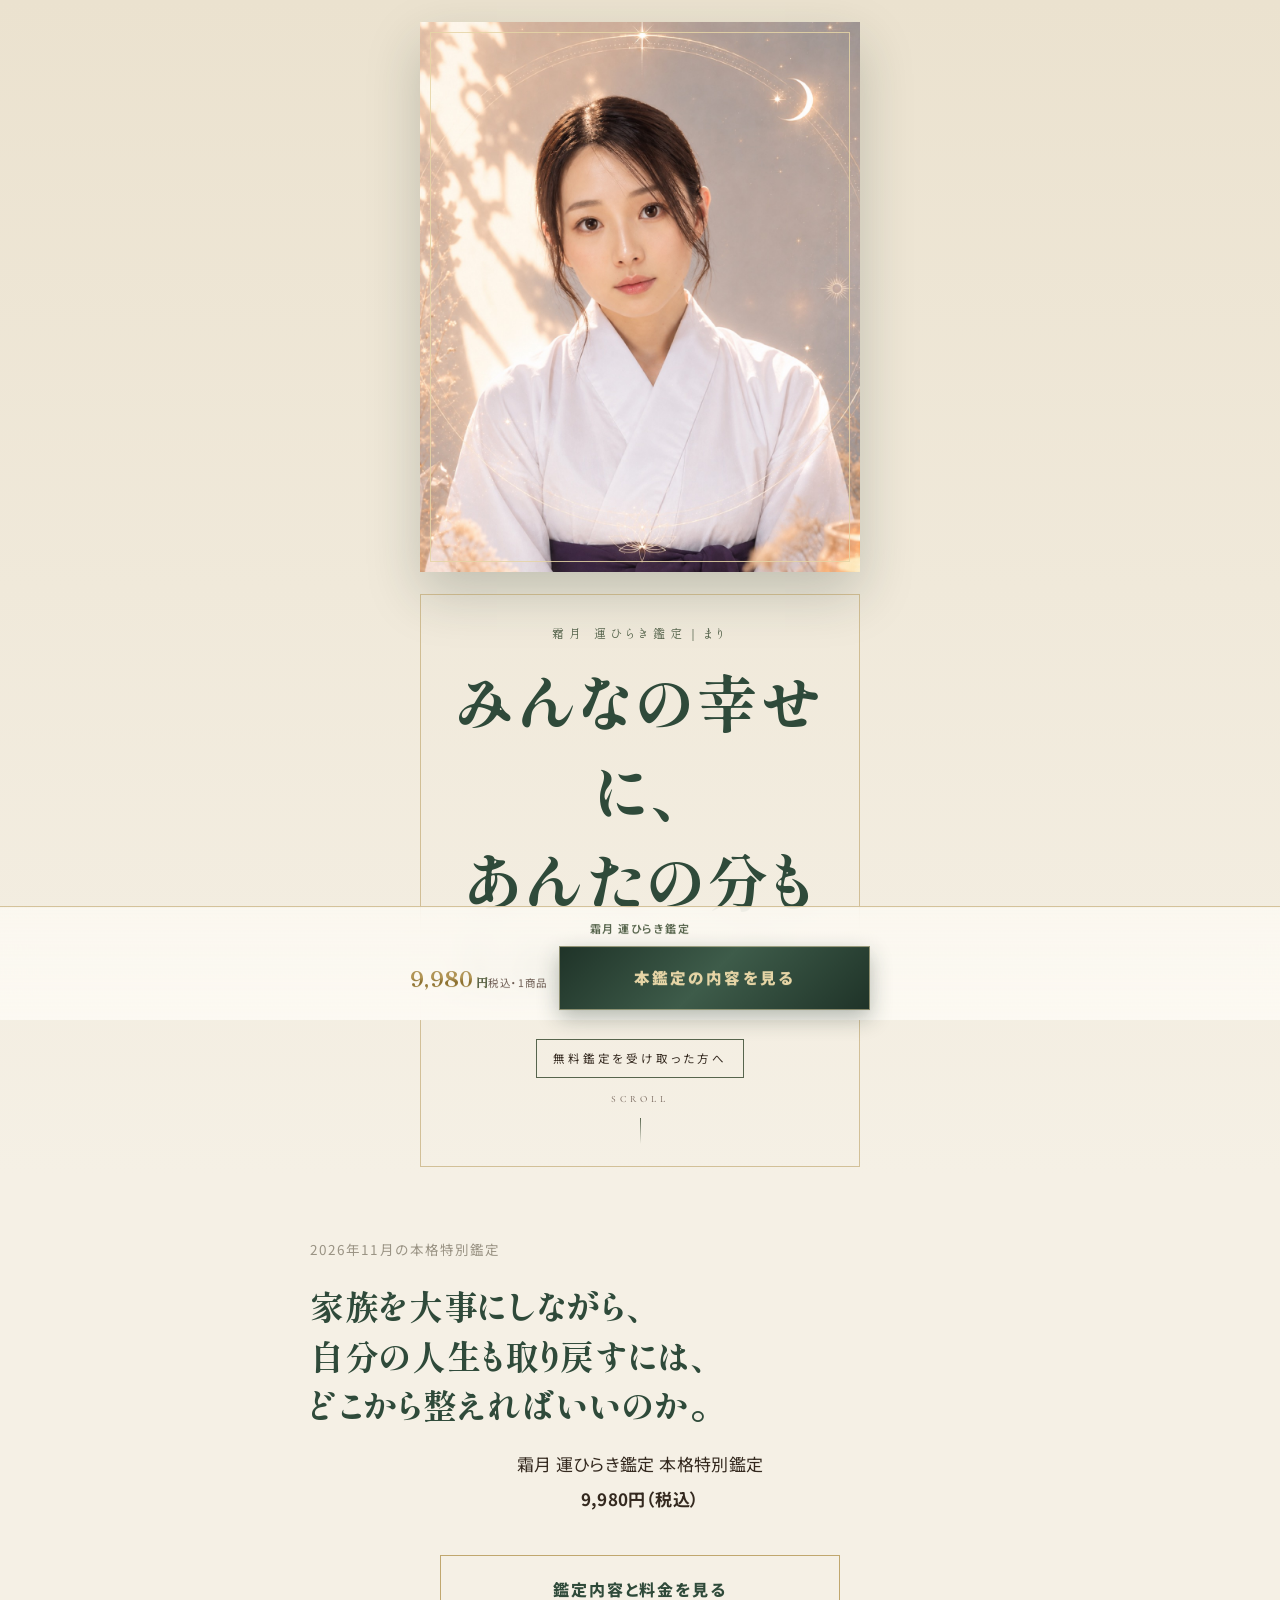
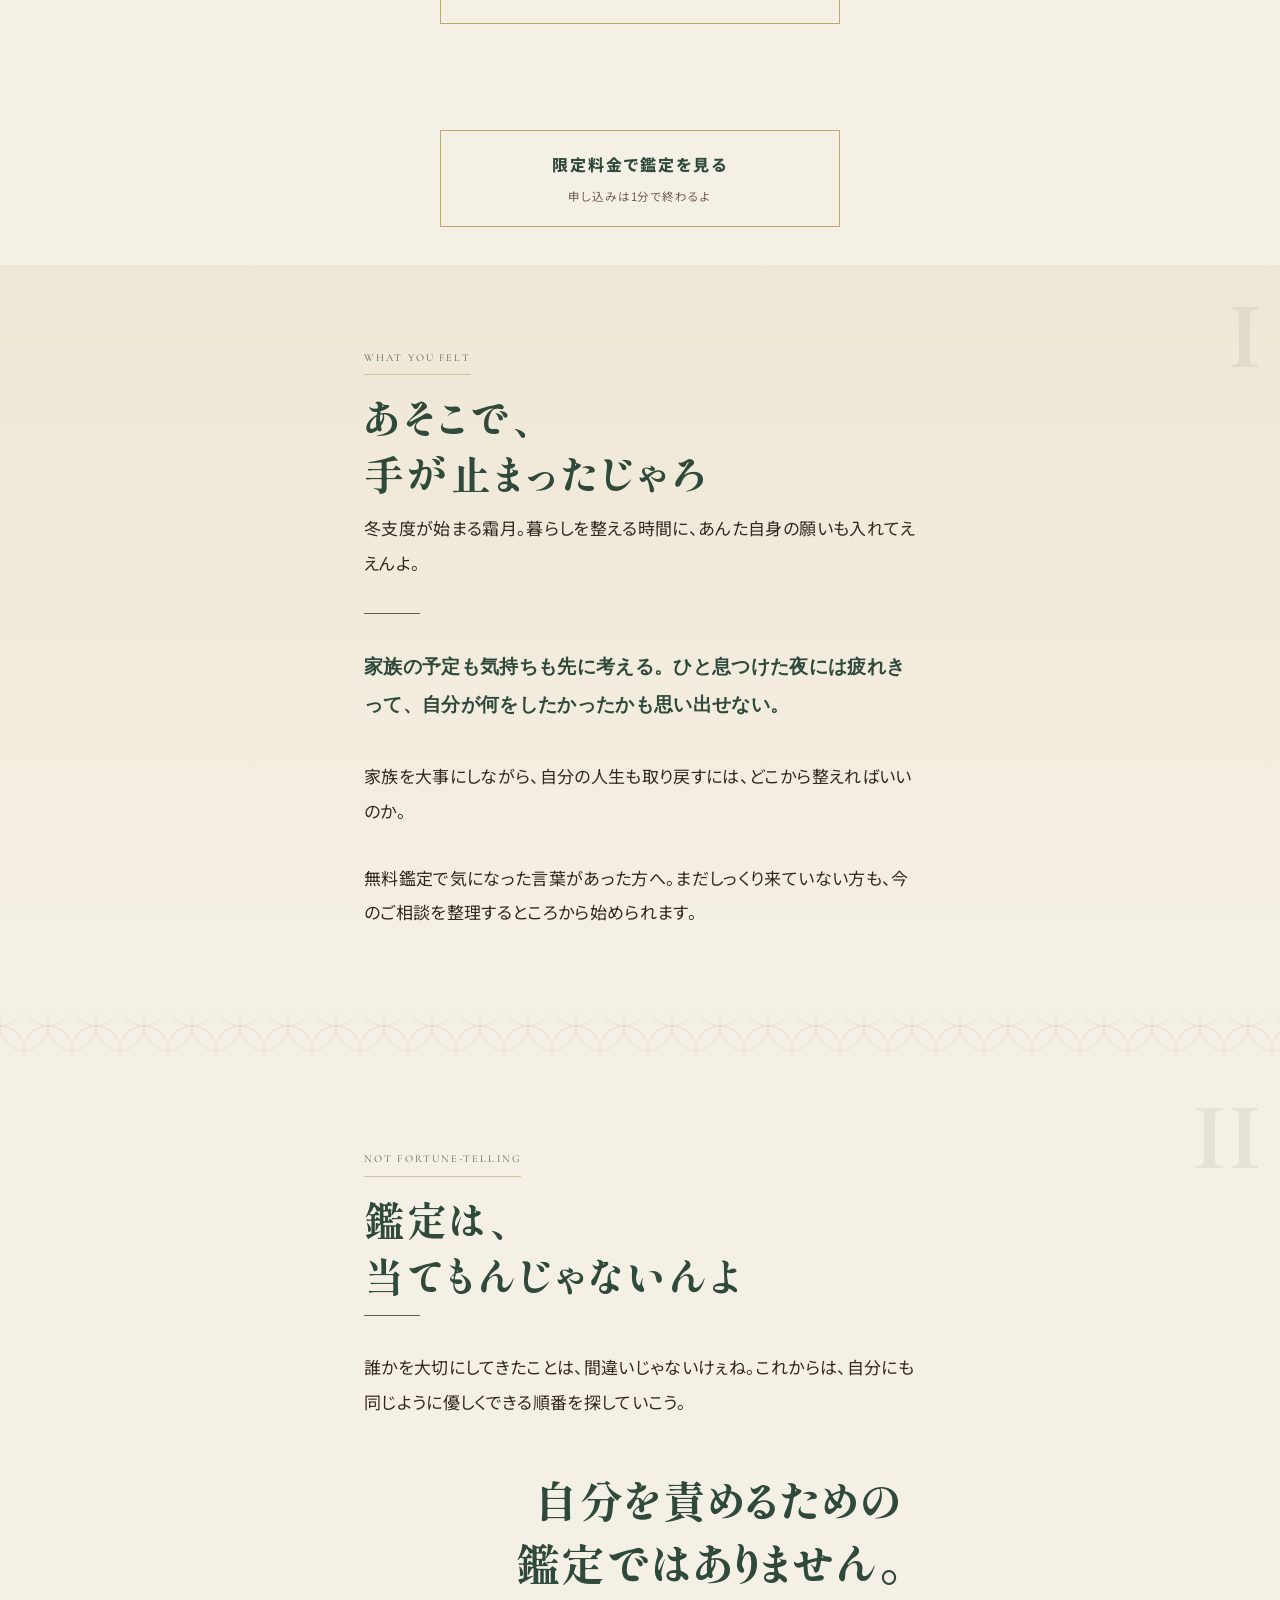
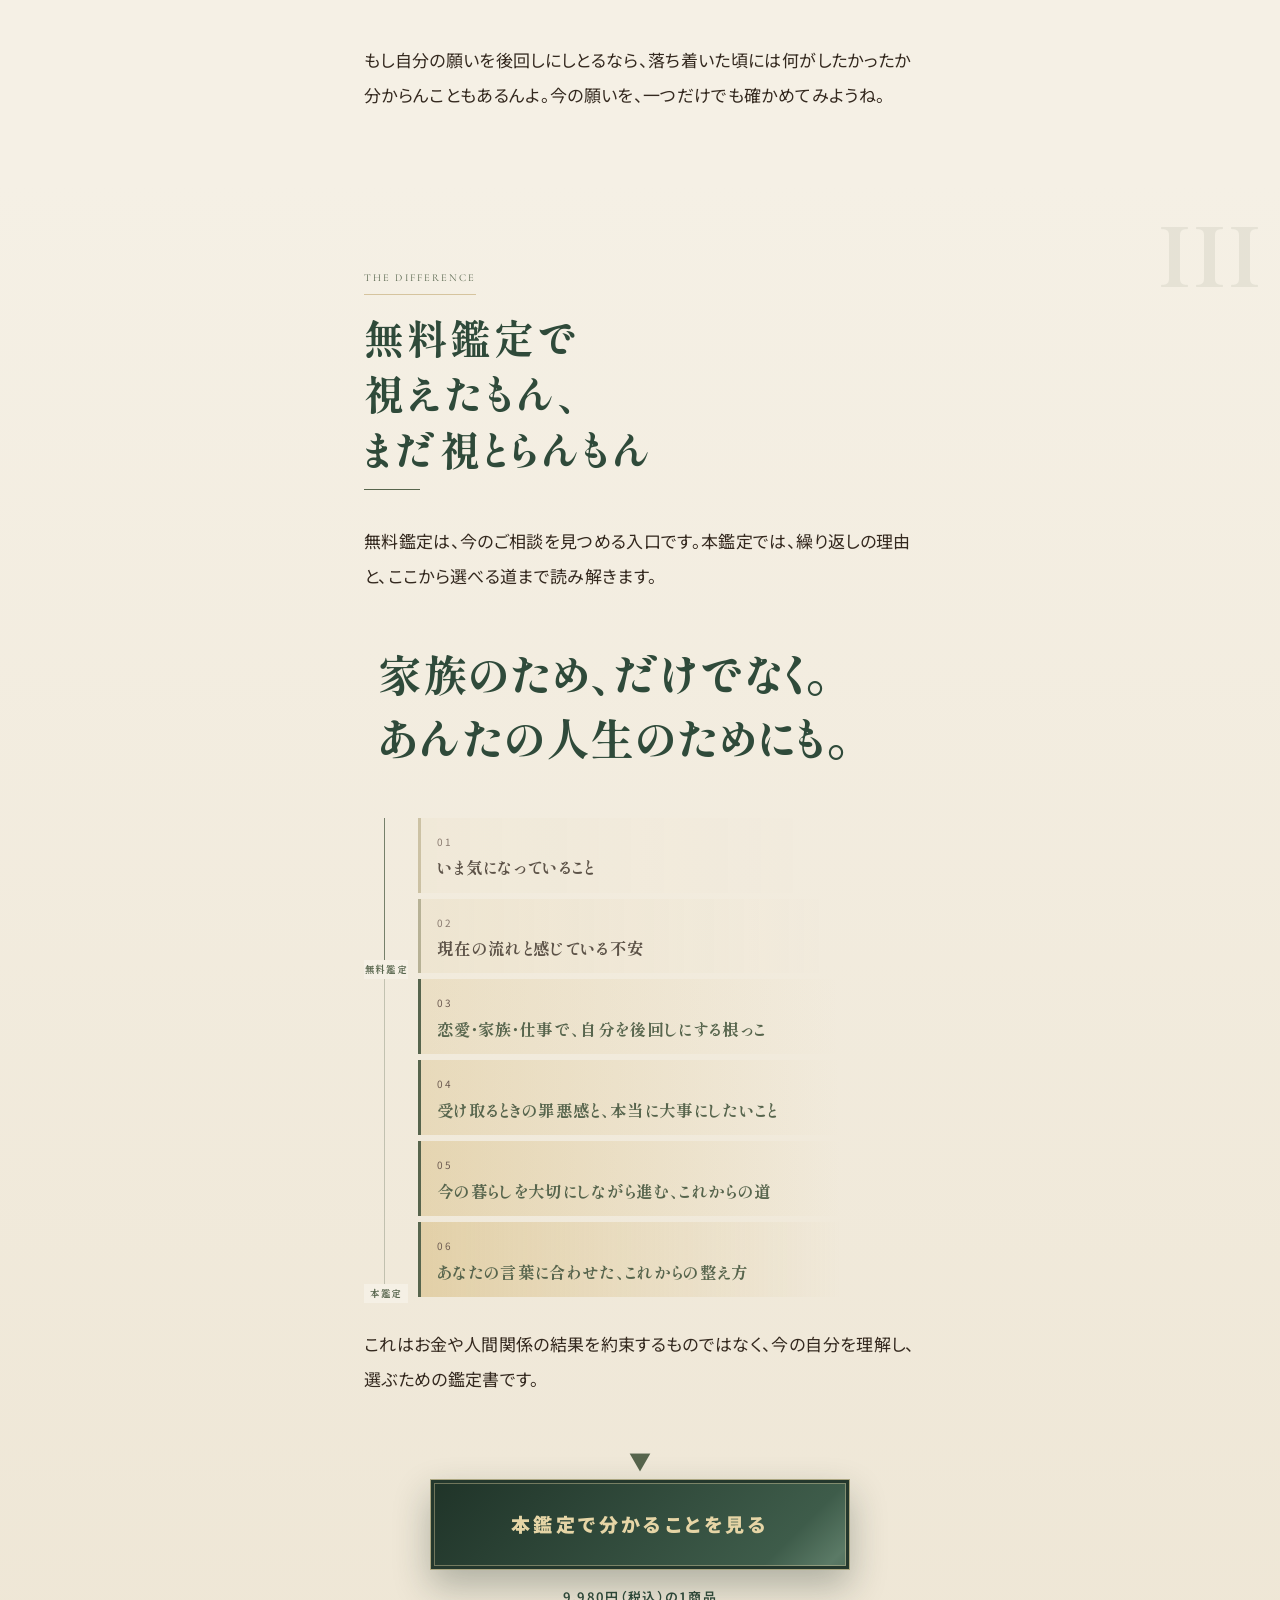
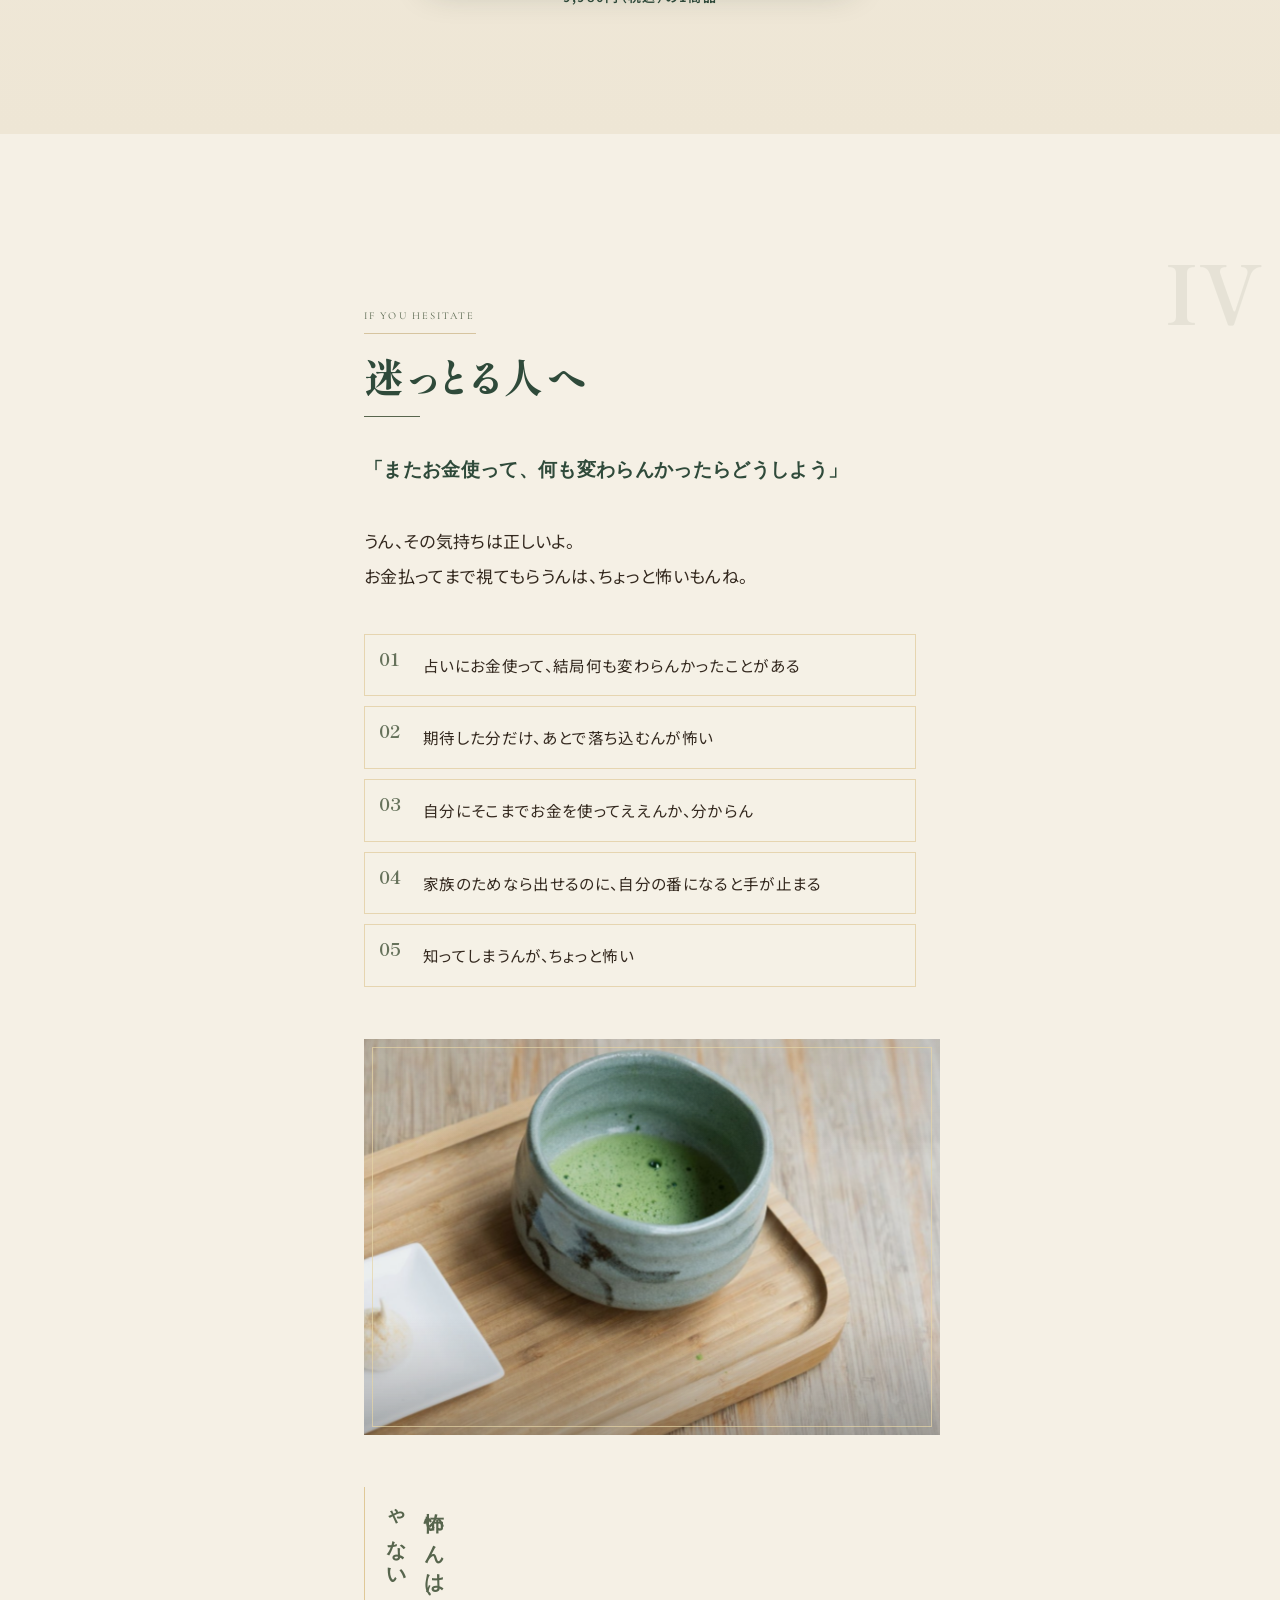
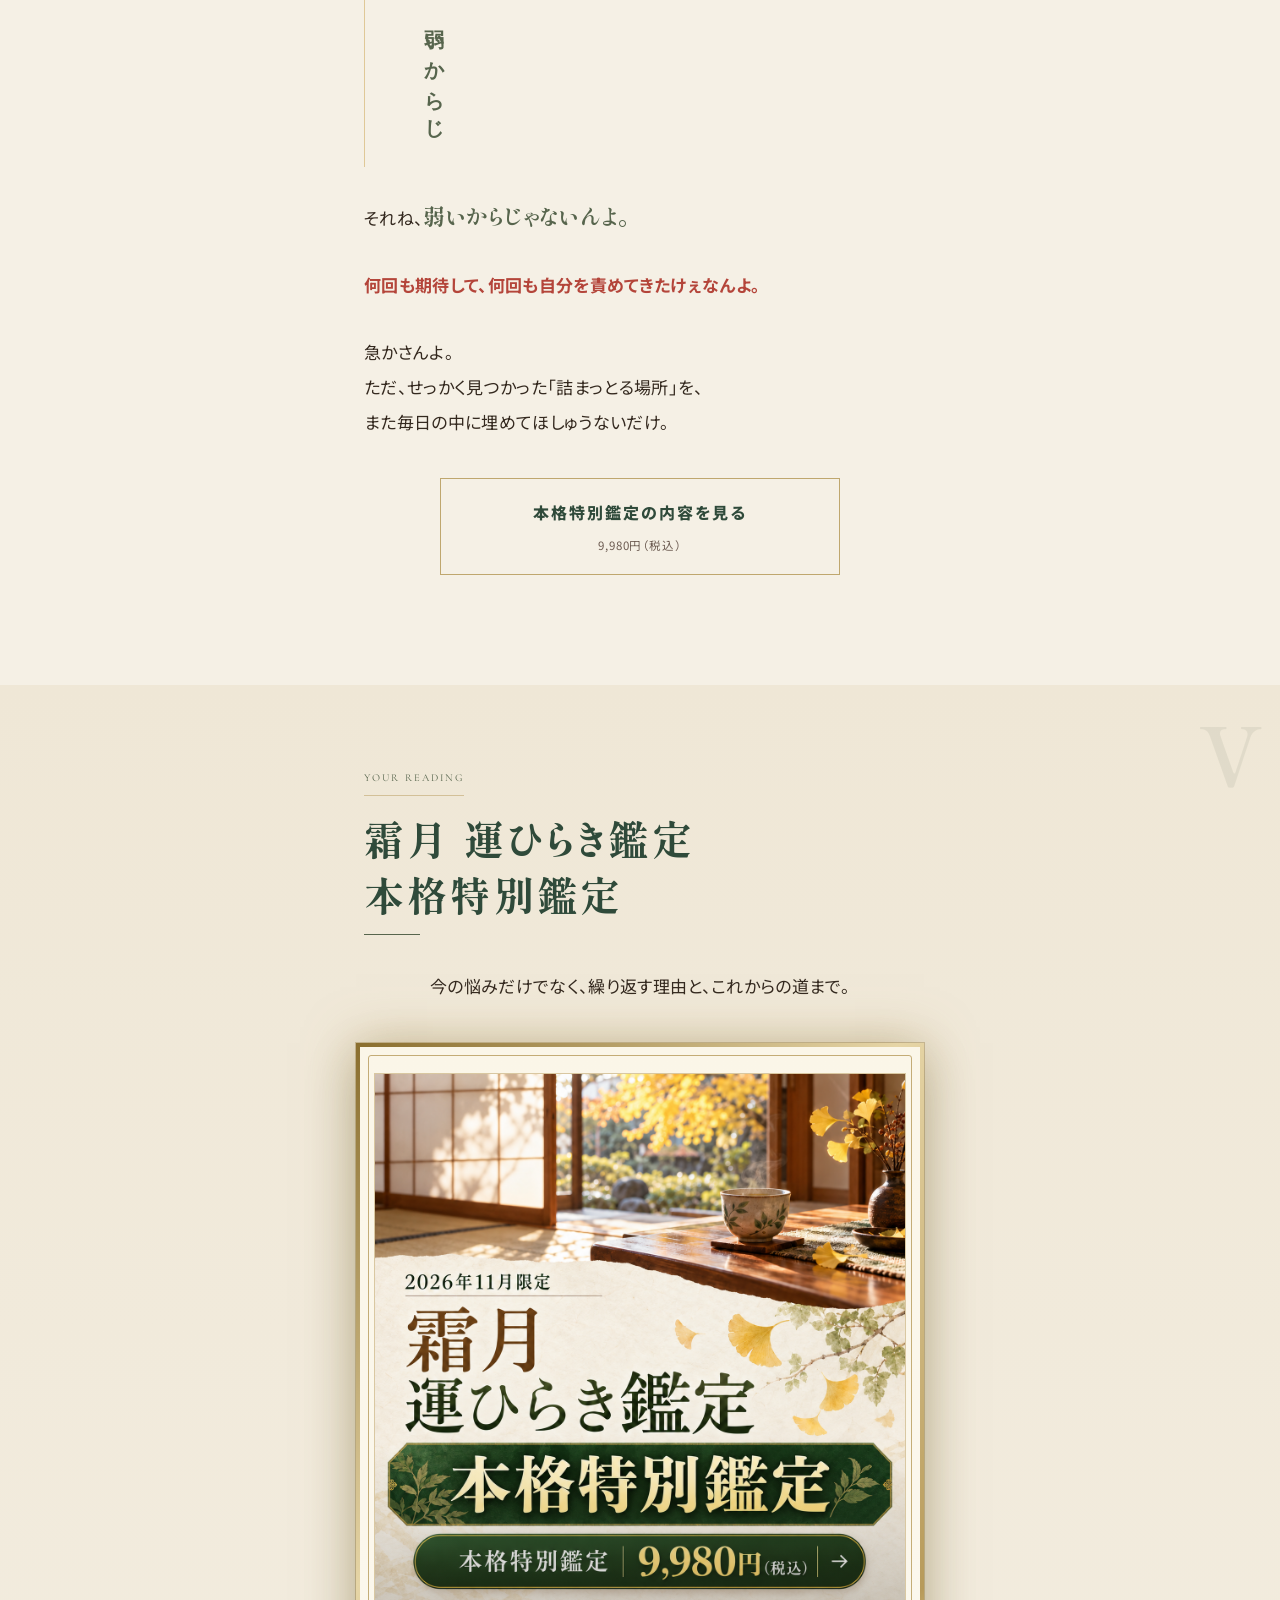
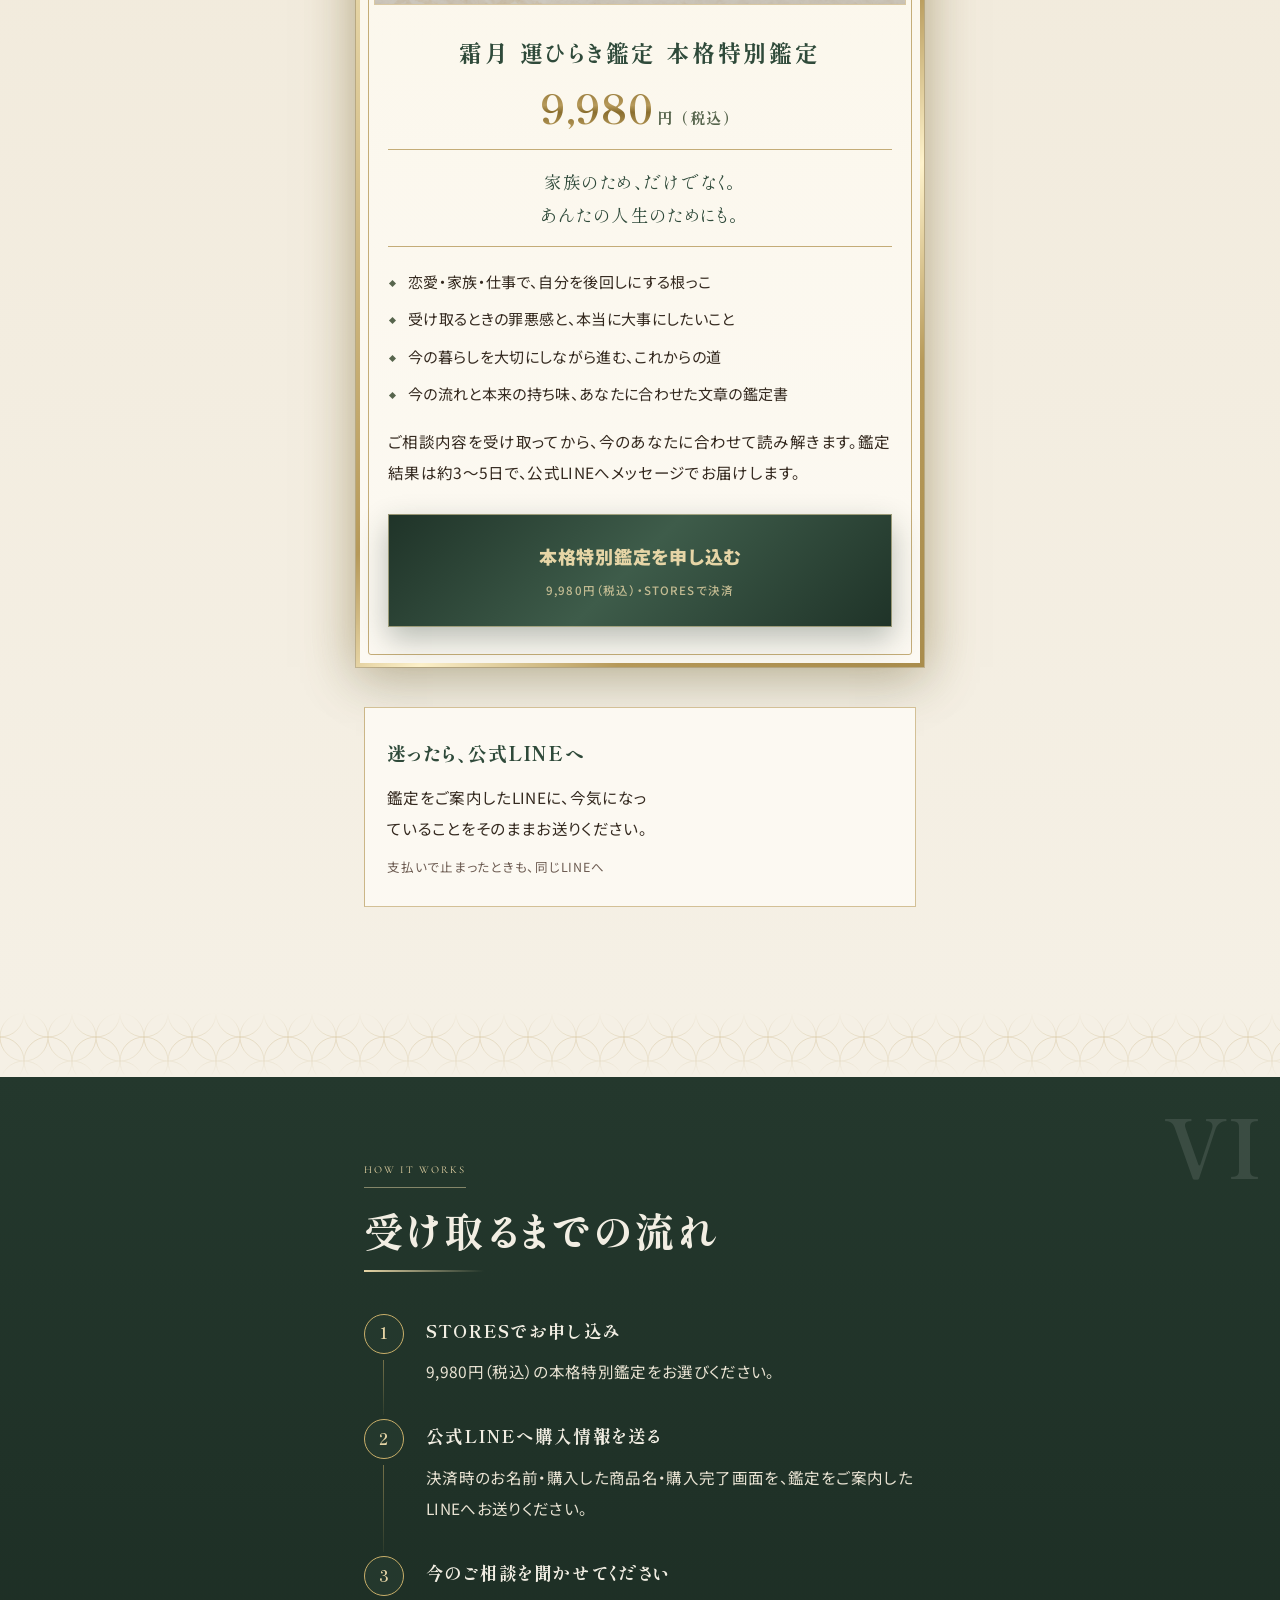
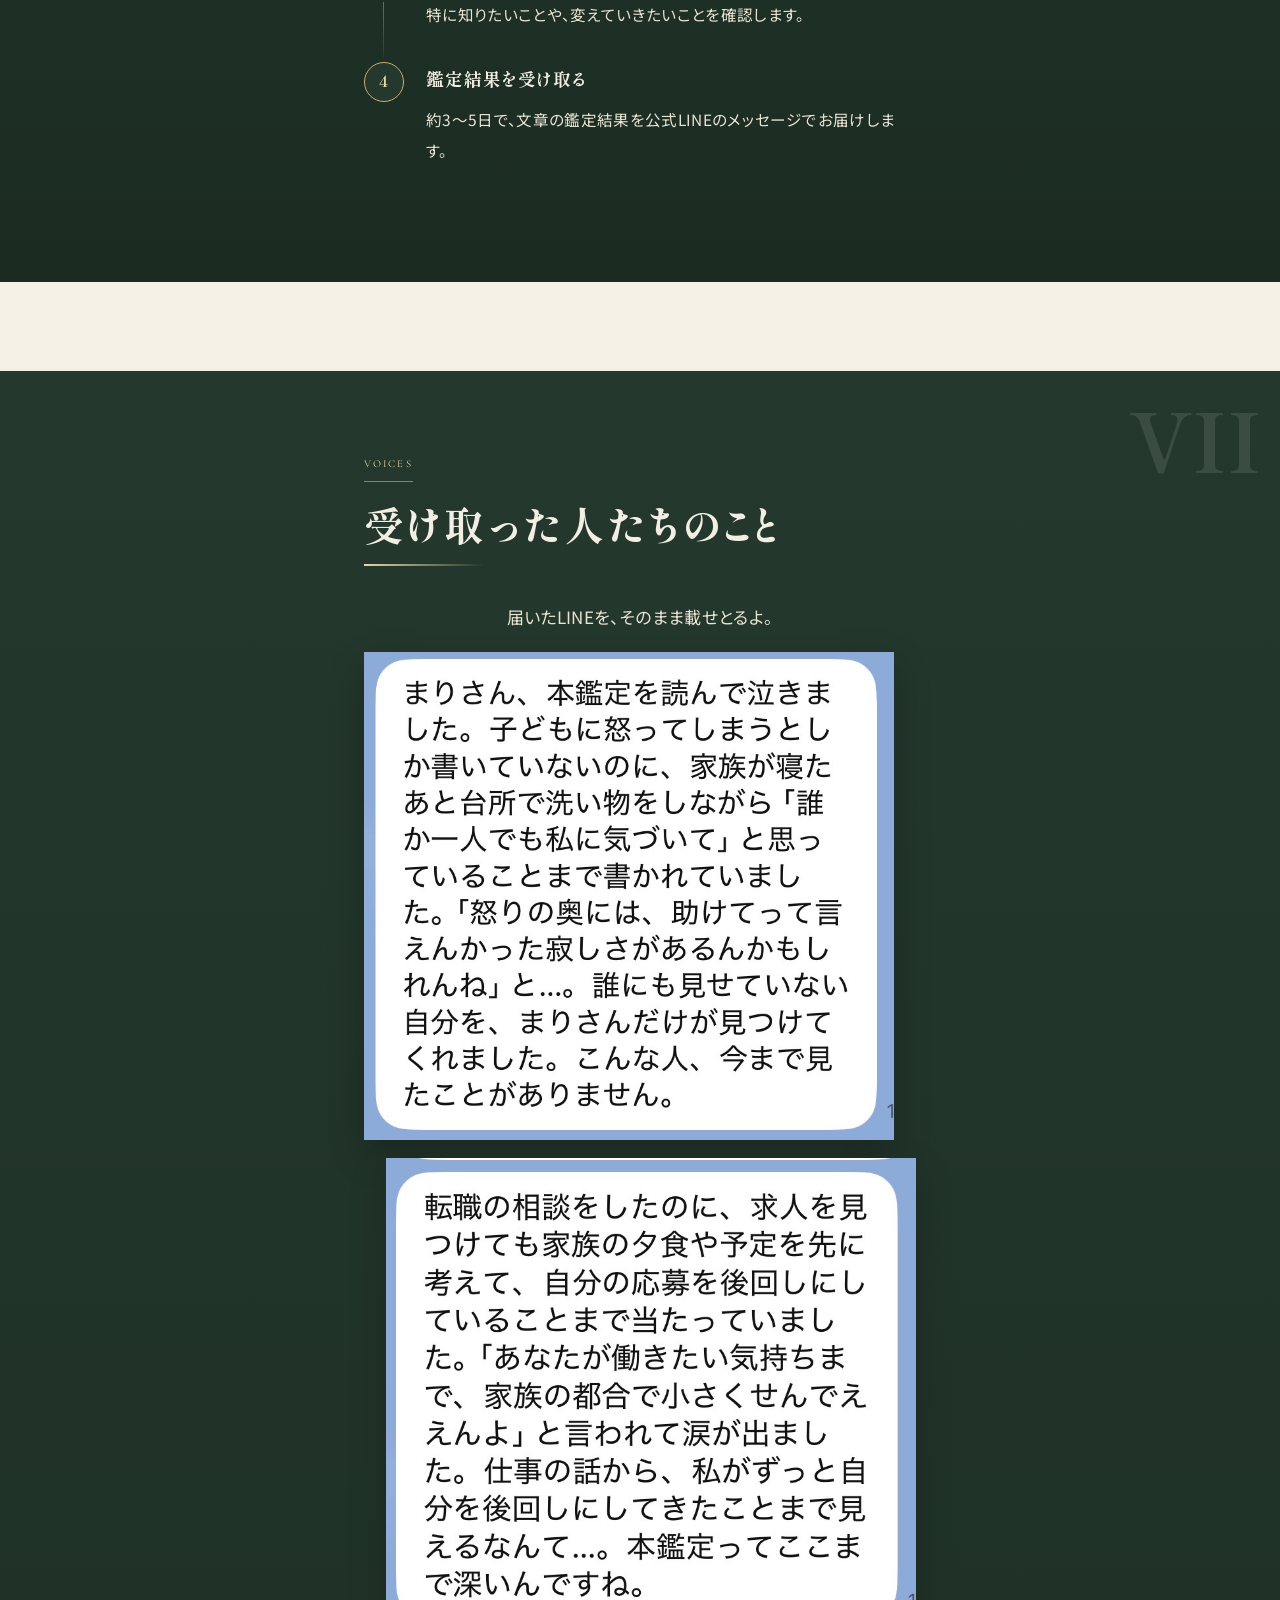
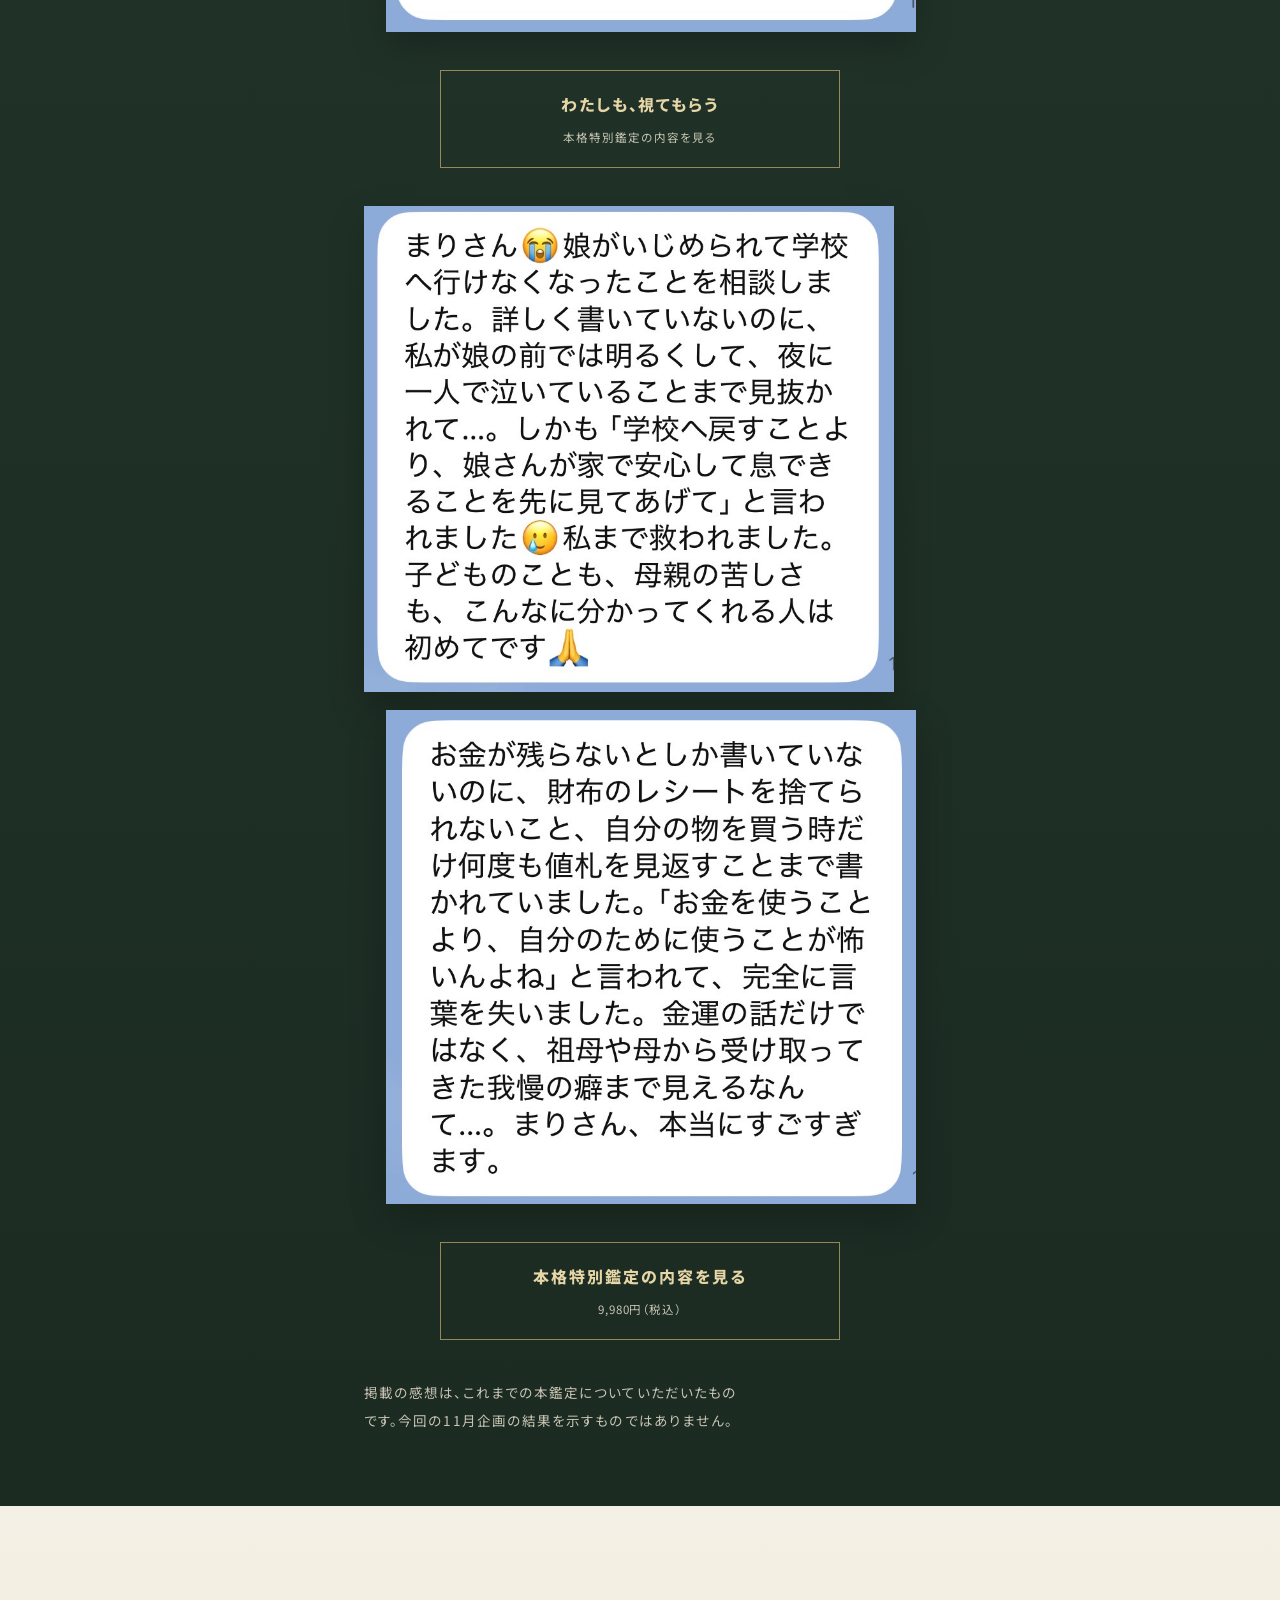
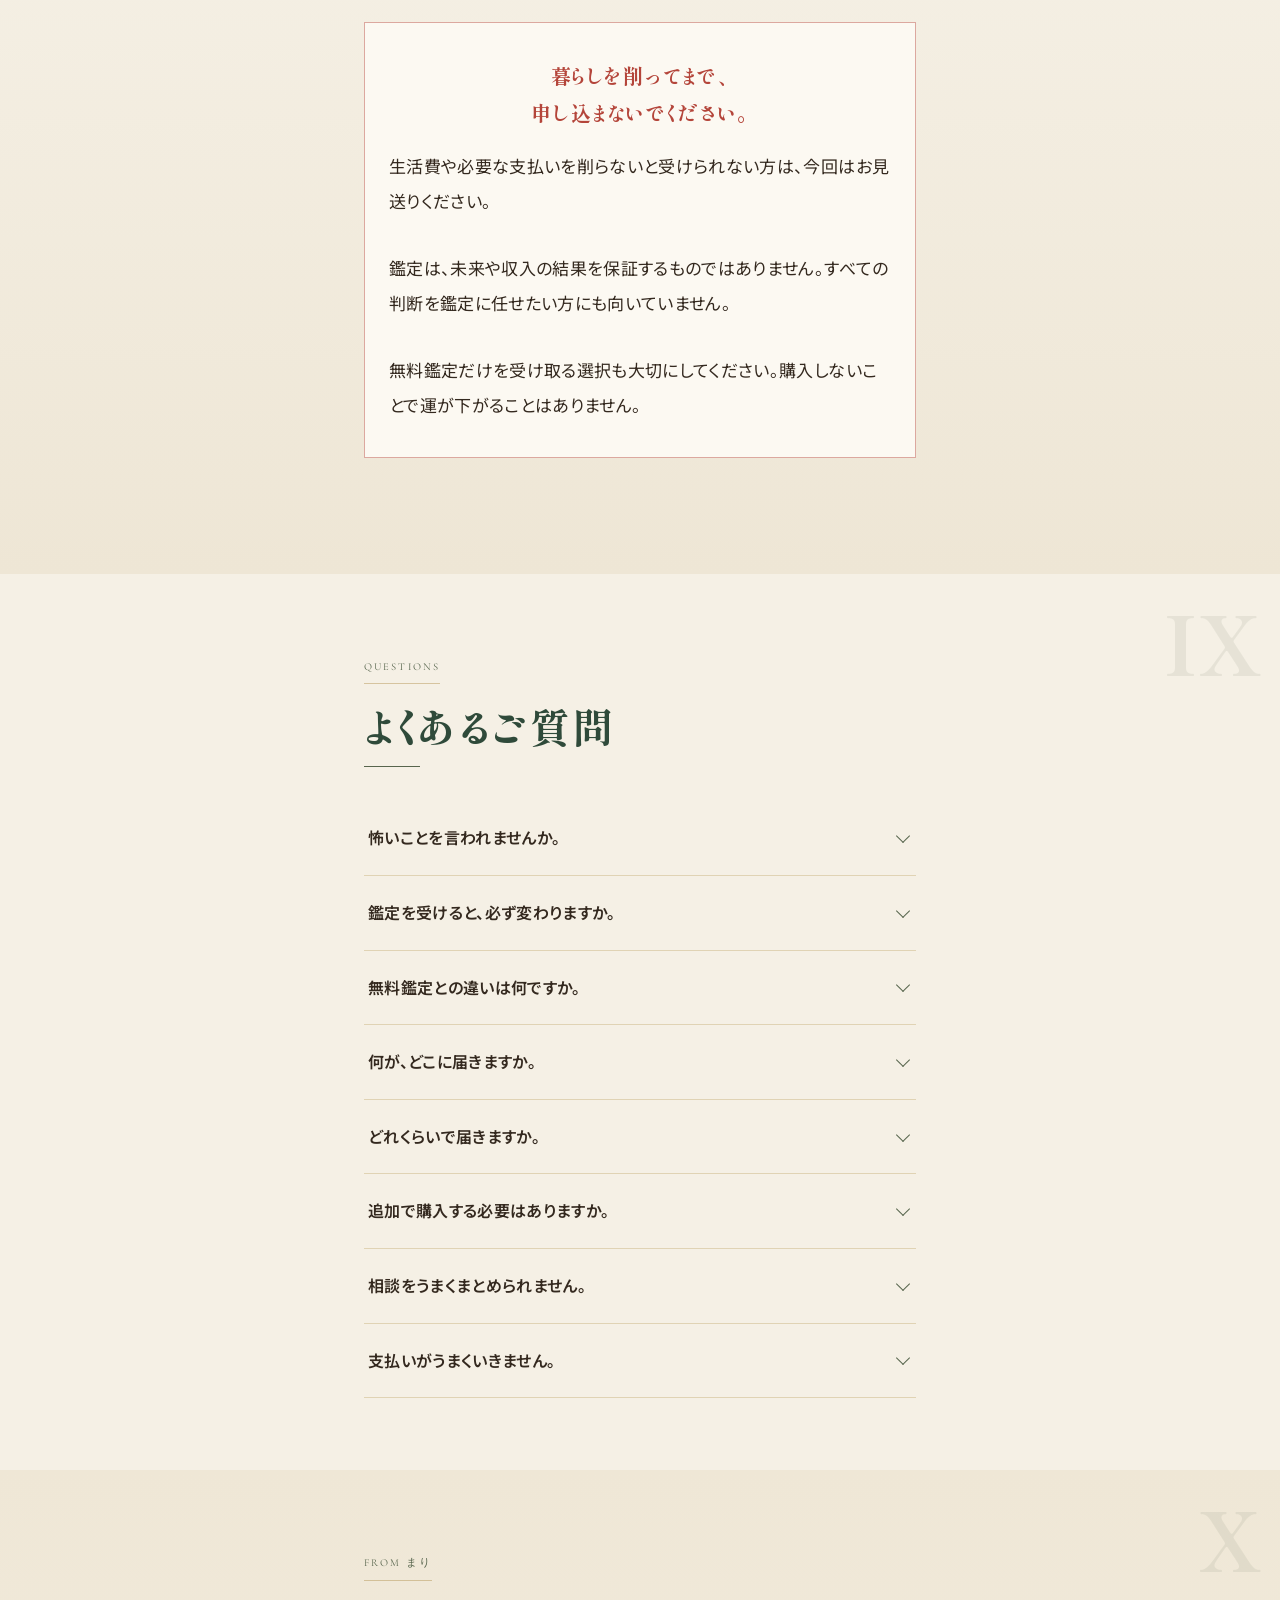
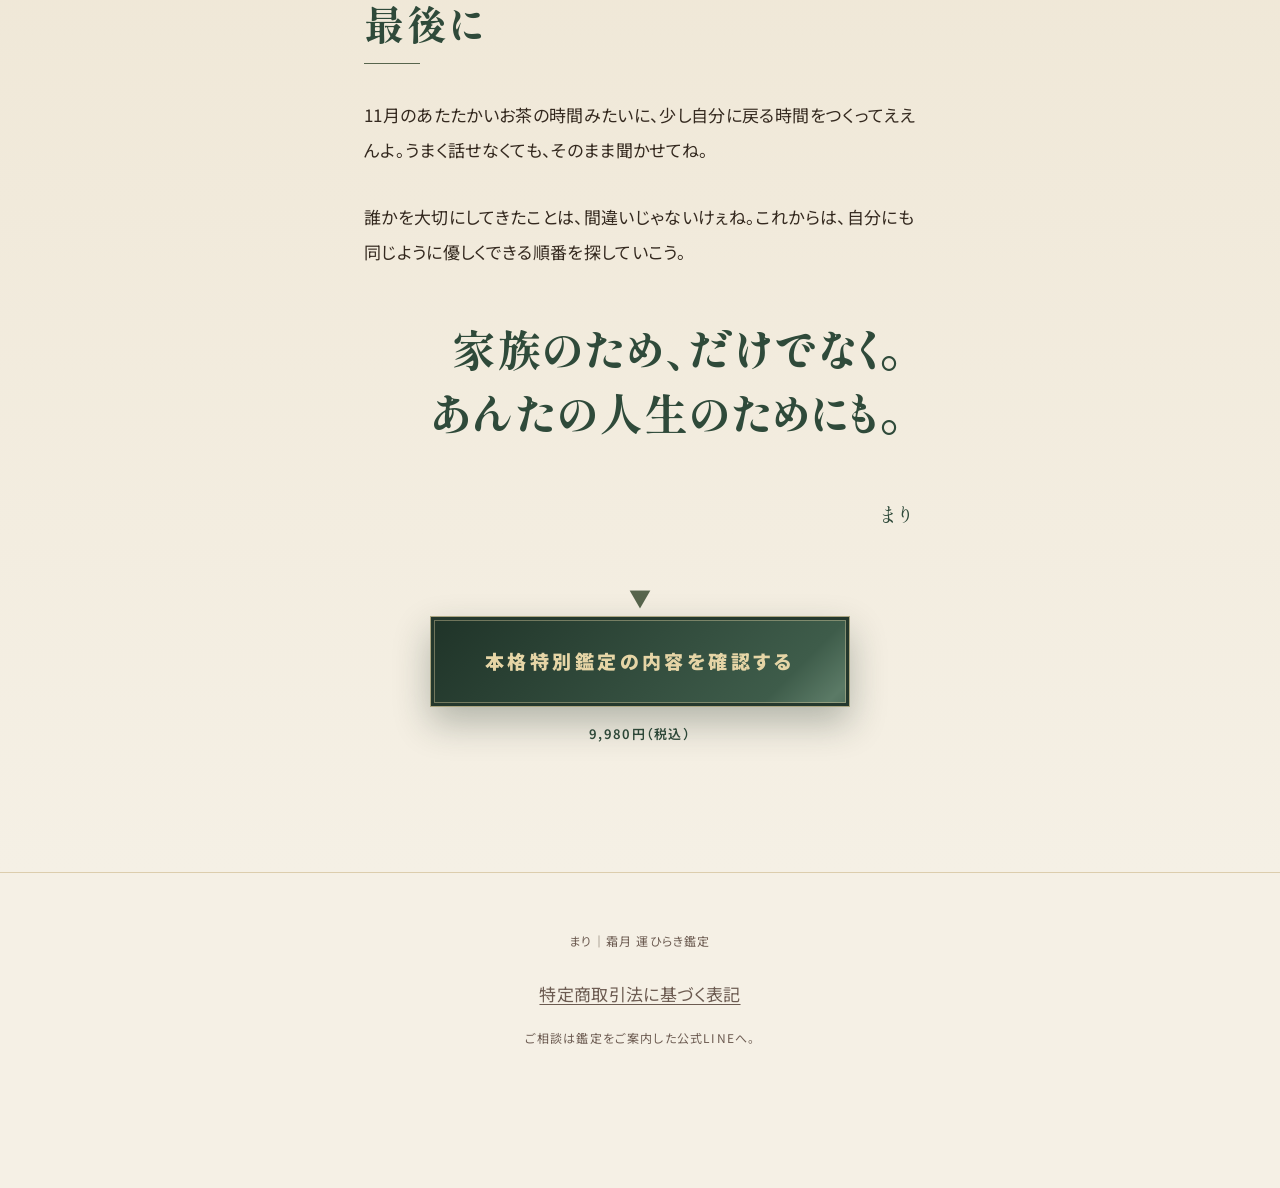
==== commit 1419035f: "Refine November reading names, season and offer copy" ====
--- a/202611-mari/index.html
+++ b/202611-mari/index.html
@@ -13,10 +13,8 @@
 <link href="reference-assets/lp.css?v=20261022n1" rel="stylesheet"/>
 <link href="reference-assets/theme-mari.css?v=20261022n1" rel="stylesheet"/>
 <style>:root{--bg:#f5f0e5;--bg2:#e9e1d1;--bg3:#e9e1d1;--gold:#57654d;--gold-hi:#57654d;--paper:#34291f;--mute:#6c5b51;--kon:#e9e1d1}.rv,.rv-s,.rv-b,.ln,.stag>*{opacity:1!important;transform:none!important;filter:none!important}.hero-person img{animation:none!important;transform:none!important}.hero-flare,.hero-person::after{display:none!important}.hero-copy .tag{background:transparent;border:1px solid var(--gold);color:inherit}.november-note{padding:42px 24px;text-align:center;max-width:760px;margin:auto}.november-note .big{font-size:clamp(24px,5vw,34px)}.item .thumb{aspect-ratio:1;height:auto}.item .thumb img{width:100%;height:auto}.price{opacity:1!important;transform:none!important}.s-light{color:#34291f}.hero-copy h1{font-size:clamp(32px,6vw,62px)}.layer b{font-size:16px}.pbtn{min-height:60px}.step h3{font-size:18px}.november-note p{max-width:660px;margin:18px auto}@media(max-width:600px){.hero{min-height:0;display:flex;flex-direction:column;padding:0}.hero-person{position:relative;inset:auto;width:100%;height:auto;aspect-ratio:1}.hero-person img{width:100%;height:100%;object-fit:cover}.hero::after{display:none}.hero-copy{padding:30px 24px;text-shadow:none;color:#34291f}.hero-copy h1{font-size:30px;letter-spacing:.03em;line-height:1.65}.hero-copy .lead{font-size:17px}.strata{padding-left:34px}}</style></head>
-
 <body class="ed">
 <div aria-hidden="true" class="prog"><i id="progbar"></i></div>
-
 <header class="hero">
 <div class="hero-person">
 <img alt="まり" fetchpriority="high" src="https://mari-spiritual.github.io/lp/img/mari/m_hero2.jpg"/>
@@ -29,24 +27,18 @@
 <div class="scrollcue rv"><span class="lat">SCROLL</span><i></i></div>
 </div>
 </header><div class="november-note"><p class="whisper">2026年11月の本格特別鑑定</p><p class="big">家族を大事にしながら、自分の人生も取り戻すには、どこから整えればいいのか。</p><p>霜月 運ひらき鑑定 本格特別鑑定<br/><b>9,980円（税込）</b></p><a class="minicta" href="#item">鑑定内容と料金を見る</a></div>
-
-
 <a class="minicta rv" href="#item" style="margin-top:26px">限定料金で鑑定を見る<span class="s">申し込みは1分で終わるよ</span></a>
-
 <section class="s-ai">
-<div class="wrap"><div class="chapno">I</div><div class="eyebrow lat">What you felt</div><h2 class="lines"><span class="ln">あそこで、</span><br/><span class="ln">手が止まったじゃろ</span></h2><div class="gline"></div><div class="stag"><p class="lead-p">家族の予定も気持ちも先に考える。ひと息つけた夜には疲れきって、自分が何をしたかったかも思い出せない。</p><p>家族を大事にしながら、自分の人生も取り戻すには、どこから整えればいいのか。</p><p>無料鑑定で気になった言葉があった方へ。まだしっくり来ていない方も、今のご相談を整理するところから始められます。</p></div></div>
+<div class="wrap"><div class="chapno">I</div><div class="eyebrow lat">What you felt</div><h2 class="lines"><span class="ln">あそこで、</span><br/><span class="ln">手が止まったじゃろ</span></h2><p class="seasonal-context">冬支度が始まる霜月。暮らしを整える時間に、あんた自身の願いも入れてええんよ。</p><div class="gline"></div><div class="stag"><p class="lead-p">家族の予定も気持ちも先に考える。ひと息つけた夜には疲れきって、自分が何をしたかったかも思い出せない。</p><p>家族を大事にしながら、自分の人生も取り戻すには、どこから整えればいいのか。</p><p>無料鑑定で気になった言葉があった方へ。まだしっくり来ていない方も、今のご相談を整理するところから始められます。</p></div></div>
 </section>
 <div aria-hidden="true" class="band"></div>
-
 <section class="s-dark">
-<div class="wrap"><div class="chapno">II</div><div class="eyebrow lat">Not fortune-telling</div><h2 class="lines"><span class="ln">鑑定は、</span><br/><span class="ln">当てもんじゃないんよ</span></h2><div class="gline"></div><div class="stag"><p>誰かを大切にしてきたことは、間違いじゃないけぇね。これからは、自分にも同じように優しくできる順番を探していこう。</p><div class="big">自分を責めるための<br/>鑑定ではありません。</div><p>「落ち着いたら」でしまってきた気持ちが、また季節の終わりに残ってしまう。家族を大切にするために、あんたの喜びまでなくさんでええんよ。</p></div></div>
+<div class="wrap"><div class="chapno">II</div><div class="eyebrow lat">Not fortune-telling</div><h2 class="lines"><span class="ln">鑑定は、</span><br/><span class="ln">当てもんじゃないんよ</span></h2><div class="gline"></div><div class="stag"><p>誰かを大切にしてきたことは、間違いじゃないけぇね。これからは、自分にも同じように優しくできる順番を探していこう。</p><div class="big">自分を責めるための<br/>鑑定ではありません。</div><p>もし自分の願いを後回しにしとるなら、落ち着いた頃には何がしたかったか分からんこともあるんよ。今の願いを、一つだけでも確かめてみようね。</p></div></div>
 </section>
-
 <section class="s-ai-r">
 <div class="wrap"><div class="chapno">III</div><div class="eyebrow lat">The difference</div><h2 class="lines"><span class="ln">無料鑑定で</span><br/><span class="ln">視えたもん、</span><br/><span class="ln">まだ視とらんもん</span></h2><div class="gline"></div><p>無料鑑定は、今のご相談を見つめる入口です。本鑑定では、繰り返しの理由と、ここから選べる道まで読み解きます。</p><div class="big">家族のため、だけでなく。<br/>あんたの人生のためにも。</div><div class="strata" style="--free-h:33%"><div aria-hidden="true" class="gauge"><i class="g1"></i><i class="g2"></i><b class="l1">無料鑑定</b><b class="l2">本鑑定</b></div><div class="layer free" style="--d:0"><span class="lv">01</span><b>いま気になっていること</b></div><div class="layer free" style="--d:1"><span class="lv">02</span><b>現在の流れと感じている不安</b></div><div class="layer deep" style="--d:2"><span class="lv">03</span><b>恋愛・家族・仕事で、自分を後回しにする根っこ</b></div><div class="layer deep" style="--d:3"><span class="lv">04</span><b>受け取るときの罪悪感と、本当に大事にしたいこと</b></div><div class="layer deep" style="--d:4"><span class="lv">05</span><b>今の暮らしを大切にしながら進む、これからの道</b></div><div class="layer deep" style="--d:5"><span class="lv">06</span><b>あなたの言葉に合わせた、これからの整え方</b></div></div><p>これはお金や人間関係の結果を約束するものではなく、今の自分を理解し、選ぶための鑑定書です。</p><a class="cta" href="#item"><span class="arrow">▼</span><span class="btn">本鑑定で分かることを見る</span><span class="sub">9,980円（税込）の1商品</span></a></div>
 </section>
 <div class="wrap"><div class="growline"></div></div>
-
 <section class="s-dark">
 <div class="wrap">
 <div class="chapno">IV</div>
@@ -76,17 +68,14 @@
 <a class="minicta rv" href="#item">本格特別鑑定の内容を見る<span class="s">9,980円（税込）</span></a>
 </div>
 </section>
-
 <section class="s-ai" data-sticky-hide="" id="item">
 <div class="wrap"><div class="chapno">V</div><div class="eyebrow lat">Your reading</div><h2>霜月 運ひらき鑑定<br/>本格特別鑑定</h2><div class="gline"></div><p class="tc">今の悩みだけでなく、繰り返す理由と、これからの道まで。</p><div class="item rec"><div class="thumb"><img alt="霜月 運ひらき鑑定 本格特別鑑定" loading="lazy" src="reference-assets/product.png"/></div><div class="pname">霜月 運ひらき鑑定 本格特別鑑定</div><div class="price"><span class="num-gold">9,980</span><small>円（税込）</small></div><div class="goal">家族のため、だけでなく。<br/>あんたの人生のためにも。</div><ul><li>恋愛・家族・仕事で、自分を後回しにする根っこ</li><li>受け取るときの罪悪感と、本当に大事にしたいこと</li><li>今の暮らしを大切にしながら進む、これからの道</li><li>今の流れと本来の持ち味、あなたに合わせた文章の鑑定書</li></ul><p>ご相談内容を受け取ってから、今のあなたに合わせて読み解きます。鑑定結果は約3〜5日で、公式LINEへメッセージでお届けします。</p><a class="pbtn" href="https://pmsdqb4c2p0emj0yagvc.stores.jp/items/6ad9b8d5541e9848cf977302" rel="noopener" target="_blank">本格特別鑑定を申し込む<span class="s">9,980円（税込）・STORESで決済</span></a></div><div class="linebox"><div class="lh">迷ったら、公式LINEへ</div><p>鑑定をご案内したLINEに、今気になっていることをそのままお送りください。</p><div class="ls">支払いで止まったときも、同じLINEへ</div></div></div>
 </section>
 <div aria-hidden="true" class="band"></div>
-
 <section class="s-light">
 <div class="wrap"><div class="chapno">VI</div><div class="eyebrow lat">How it works</div><h2>受け取るまでの流れ</h2><div class="gline"></div><div class="steps"><div class="st"><h4>STORESでお申し込み</h4><p>9,980円（税込）の本格特別鑑定をお選びください。</p></div><div class="st"><h4>公式LINEへ購入情報を送る</h4><p>決済時のお名前・購入した商品名・購入完了画面を、鑑定をご案内したLINEへお送りください。</p></div><div class="st"><h4>今のご相談を聞かせてください</h4><p>特に知りたいことや、変えていきたいことを確認します。</p></div><div class="st"><h4>鑑定結果を受け取る</h4><p>約3〜5日で、文章の鑑定結果を公式LINEのメッセージでお届けします。</p></div></div></div>
 </section>
 <div class="wrap"><div class="growline"></div></div>
-
 <section class="s-light">
 <div class="wrap">
 <div class="chapno">VII</div>
@@ -94,7 +83,6 @@
 <h2 class="lines"><span class="ln">受け取った人たちのこと</span></h2>
 <div class="gline"></div>
 <div class="rv"><p class="tc">届いたLINEを、そのまま載せとるよ。</p></div>
-
 <figure class="shot rv"><img alt="受け取った人の感想" decoding="async" loading="lazy" src="https://mari-spiritual.github.io/lp/img/mari/voices/k_01.jpg"/></figure>
 <figure class="shot rv"><img alt="受け取った人の感想" decoding="async" loading="lazy" src="https://mari-spiritual.github.io/lp/img/mari/voices/k_02.jpg"/></figure>
 <a class="minicta rv" href="#item">わたしも、視てもらう<span class="s">本格特別鑑定の内容を見る</span></a>
@@ -103,22 +91,15 @@
 <a class="minicta rv" href="#item">本格特別鑑定の内容を見る<span class="s">9,980円（税込）</span></a>
 <p class="whisper">掲載の感想は、これまでの本鑑定についていただいたものです。今回の11月企画の結果を示すものではありません。</p></div>
 </section>
-
 <section class="s-ai-r">
 <div class="wrap"><div class="warn"><h3>暮らしを削ってまで、<br/>申し込まないでください。</h3><p>生活費や必要な支払いを削らないと受けられない方は、今回はお見送りください。</p><p>鑑定は、未来や収入の結果を保証するものではありません。すべての判断を鑑定に任せたい方にも向いていません。</p><p>無料鑑定だけを受け取る選択も大切にしてください。購入しないことで運が下がることはありません。</p></div></div>
 </section>
-
 <section class="s-dark">
 <div class="wrap"><div class="chapno">IX</div><div class="eyebrow lat">Questions</div><h2>よくあるご質問</h2><div class="gline"></div><details class="faq"><summary>怖いことを言われませんか。</summary><div class="ans">不幸や霊障を断定したり、購入しないと悪いことが起きると伝えたりはしません。ご相談に合わないと感じたら、無理に申し込む必要はありません。</div></details><details class="faq"><summary>鑑定を受けると、必ず変わりますか。</summary><div class="ans">未来や収入、相手の気持ちなどの結果は保証できません。ご相談の背景を見つめ、自分で選ぶための手がかりをお届けするものです。</div></details><details class="faq"><summary>無料鑑定との違いは何ですか。</summary><div class="ans">無料鑑定は今の悩みを知る入口。本鑑定では、同じ悩みが続く背景と、これから整える順番、選べる道まで文章でお伝えします。</div></details><details class="faq"><summary>何が、どこに届きますか。</summary><div class="ans">ご相談に合わせた文章の鑑定書を、公式LINEのメッセージでお届けします。郵送物はありません。決済履歴や端末の通知などは、ご自身の設定をご確認ください。</div></details><details class="faq"><summary>どれくらいで届きますか。</summary><div class="ans">購入後、公式LINEへ決済時のお名前・購入した商品名・購入完了画面をお送りください。ご相談内容を確認し、約3〜5日で鑑定結果をお届けします。</div></details><details class="faq"><summary>追加で購入する必要はありますか。</summary><div class="ans">この鑑定は9,980円（税込）の1商品です。鑑定を受けるために、お守りや石などを追加で購入する必要はありません。</div></details><details class="faq"><summary>相談をうまくまとめられません。</summary><div class="ans">今いちばん気になることを、そのままの言葉でお送りください。長く、きれいに書く必要はありません。</div></details><details class="faq"><summary>支払いがうまくいきません。</summary><div class="ans">エラー画面や、どの段階で止まったかを、鑑定をご案内した公式LINEへお送りください。</div></details></div>
 </section>
-
 <section class="s-ai">
 <div class="wrap"><div class="chapno">X</div><div class="eyebrow lat">From まり</div><h2>最後に</h2><div class="gline"></div><p>11月のあたたかいお茶の時間みたいに、少し自分に戻る時間をつくってええんよ。うまく話せなくても、そのまま聞かせてね。</p><p>誰かを大切にしてきたことは、間違いじゃないけぇね。これからは、自分にも同じように優しくできる順番を探していこう。</p><div class="big">家族のため、だけでなく。<br/>あんたの人生のためにも。</div><p class="sign">まり</p><a class="cta" href="#item"><span class="arrow">▼</span><span class="btn">本格特別鑑定の内容を確認する</span><span class="sub">9,980円（税込）</span></a></div>
 </section>
 <footer><div class="wrap"><p>まり｜霜月 運ひらき鑑定</p><a href="https://pmsdqb4c2p0emj0yagvc.stores.jp/tokushoho" rel="noopener" target="_blank">特定商取引法に基づく表記</a><p>ご相談は鑑定をご案内した公式LINEへ。</p></div></footer>
-
-
-
-
 <div aria-label="本鑑定のご案内" class="sticky"><span class="lab">霜月 運ひらき鑑定</span><div class="row"><div class="pricebox"><span class="p">9,980<small>円</small></span><span class="n">税込・1商品</span></div><a href="#item">本鑑定の内容を見る</a></div></div><script>(()=>{const h=document.querySelector('header'),p=document.querySelector('#item'),b=document.querySelector('.sticky');let past=false,inside=false;const render=()=>b.classList.toggle('on',past&&!inside);new IntersectionObserver(([e])=>{past=!e.isIntersecting&&e.boundingClientRect.bottom<0;render();}).observe(h);new IntersectionObserver(([e])=>{inside=e.isIntersecting;render();}).observe(p);})();</script></body>
 </html>
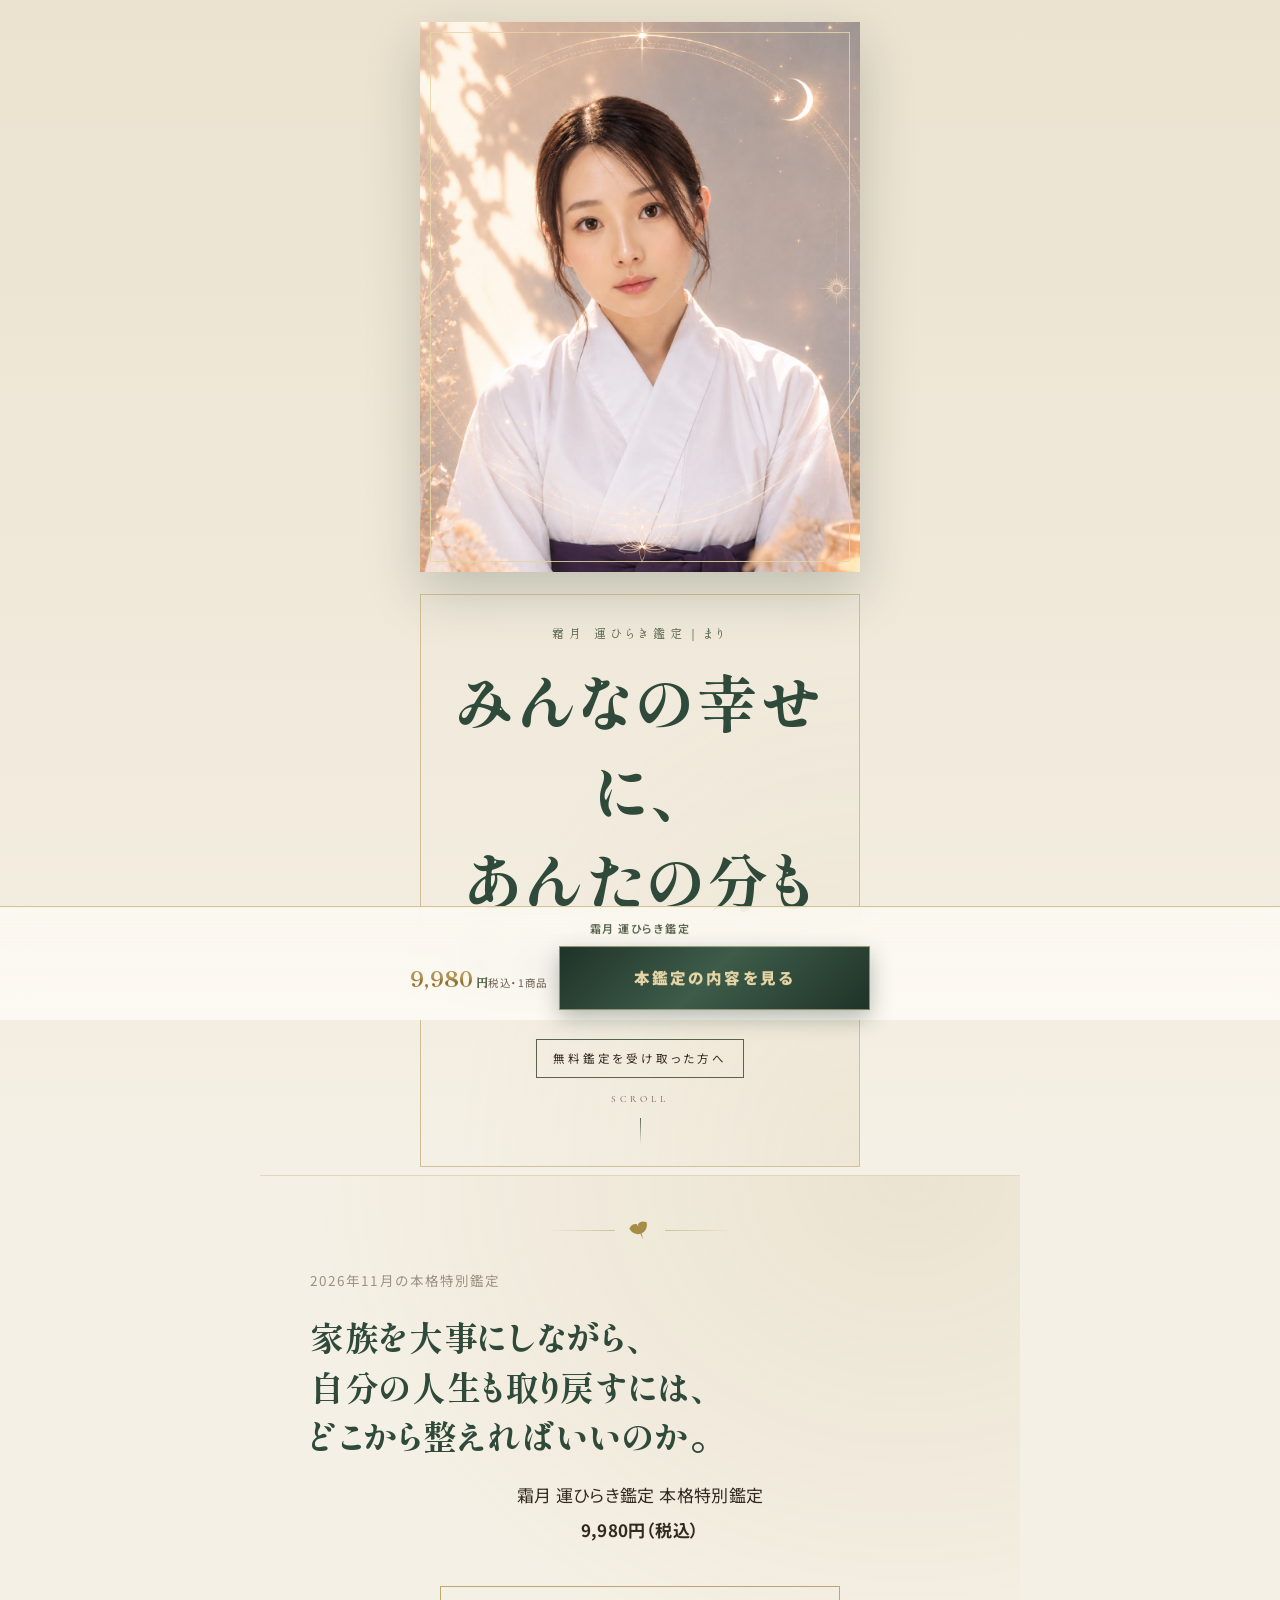
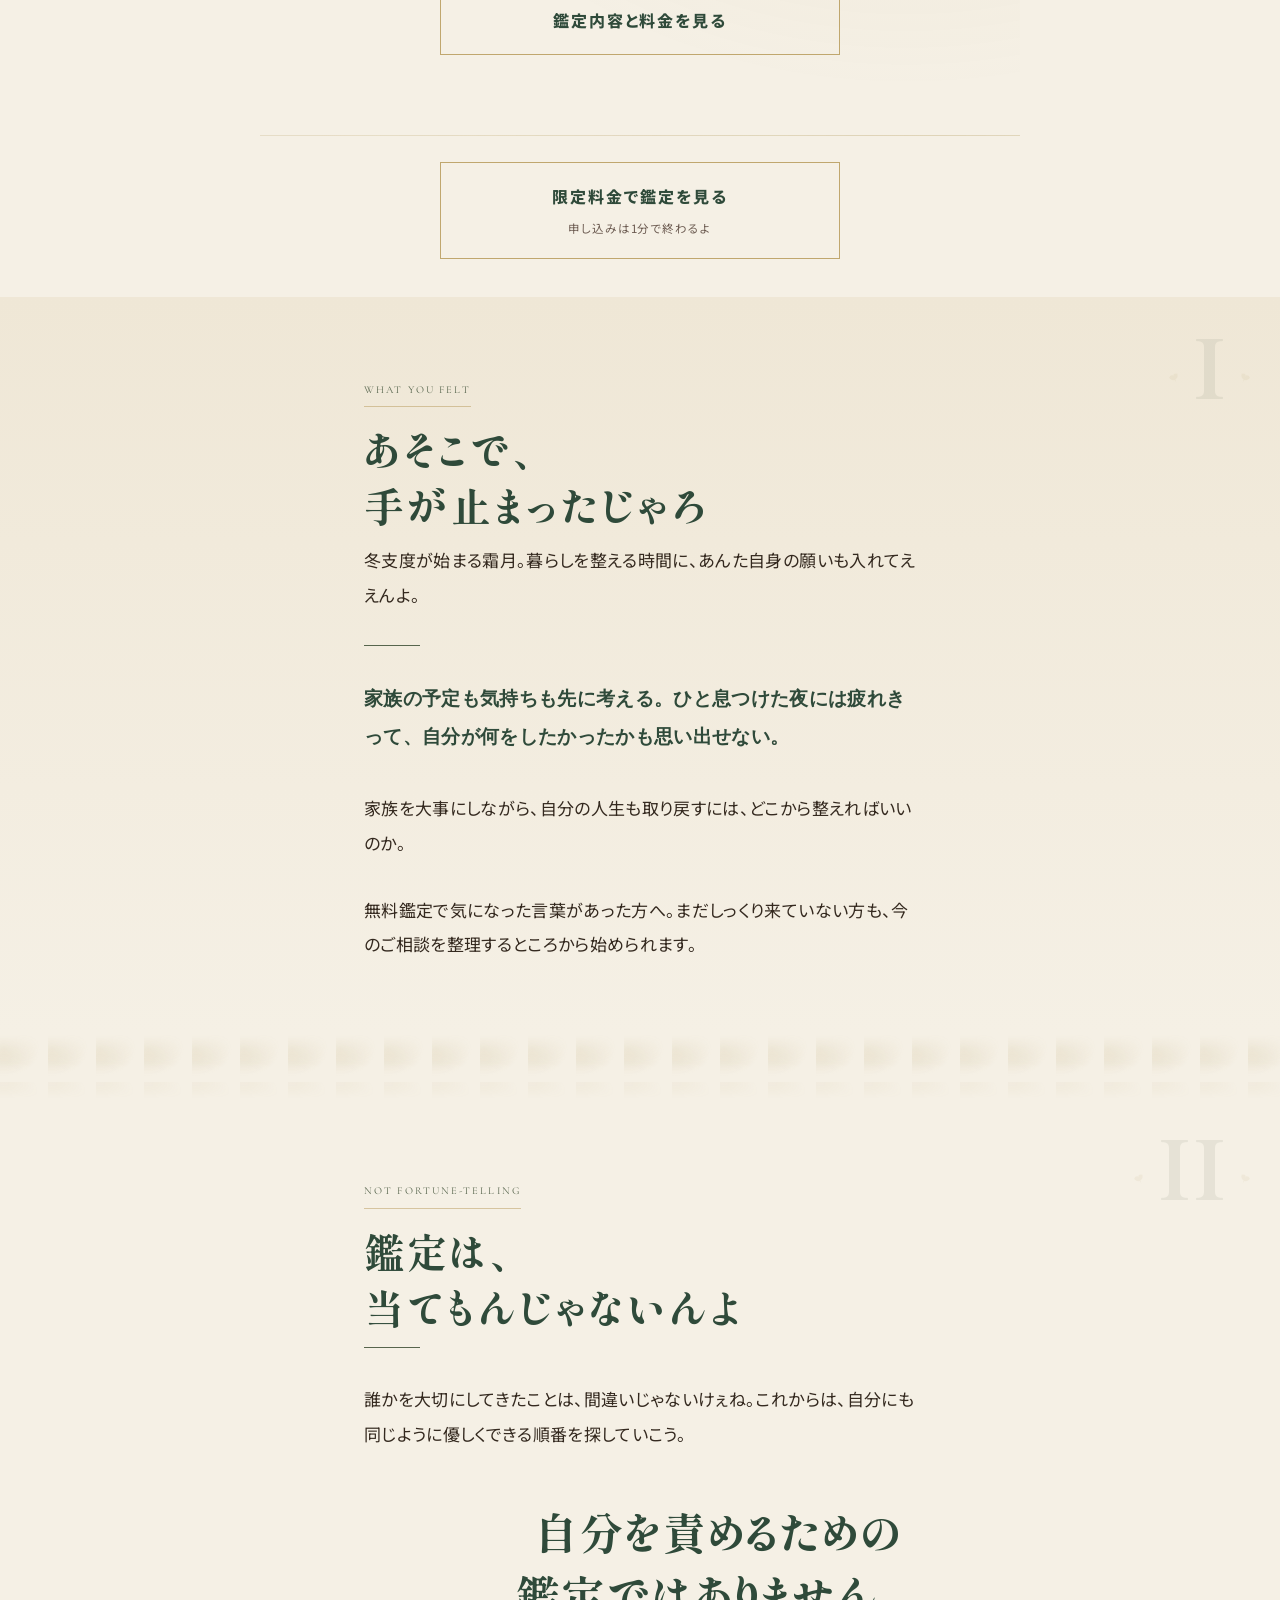
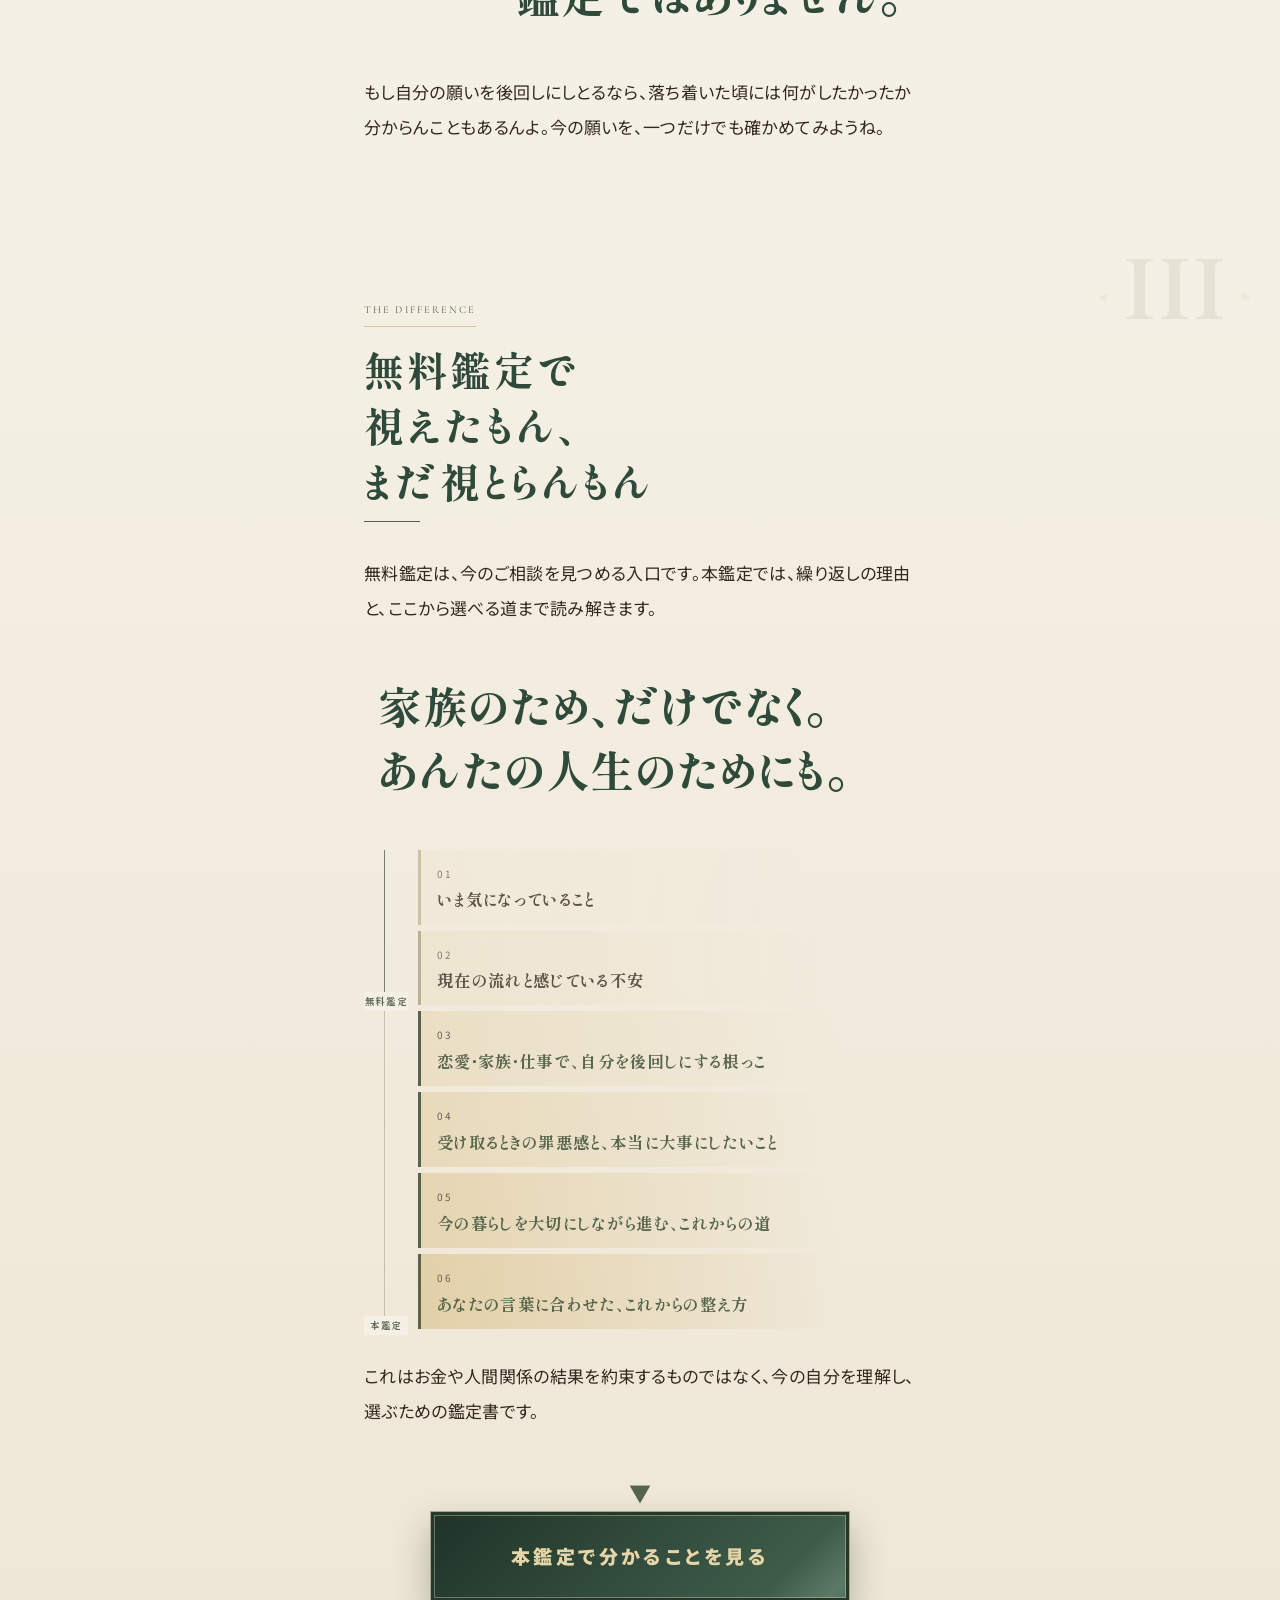
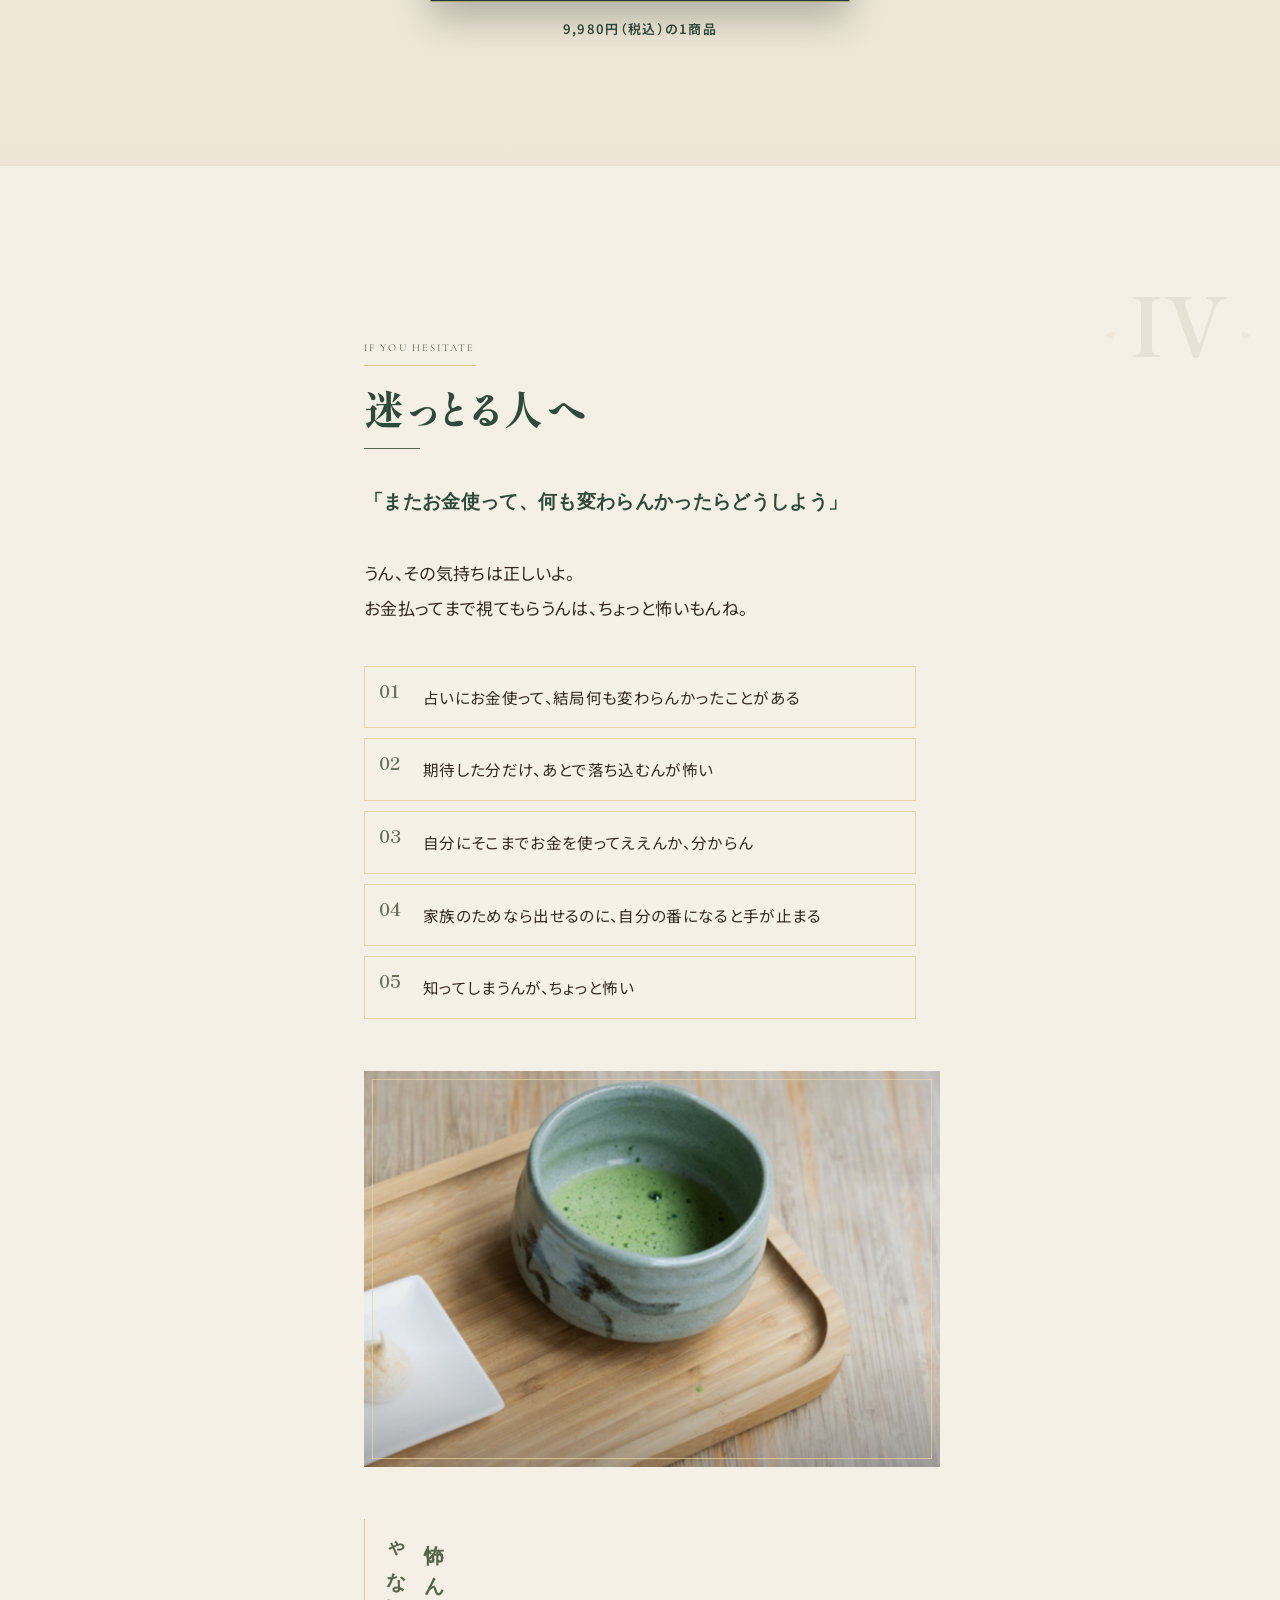
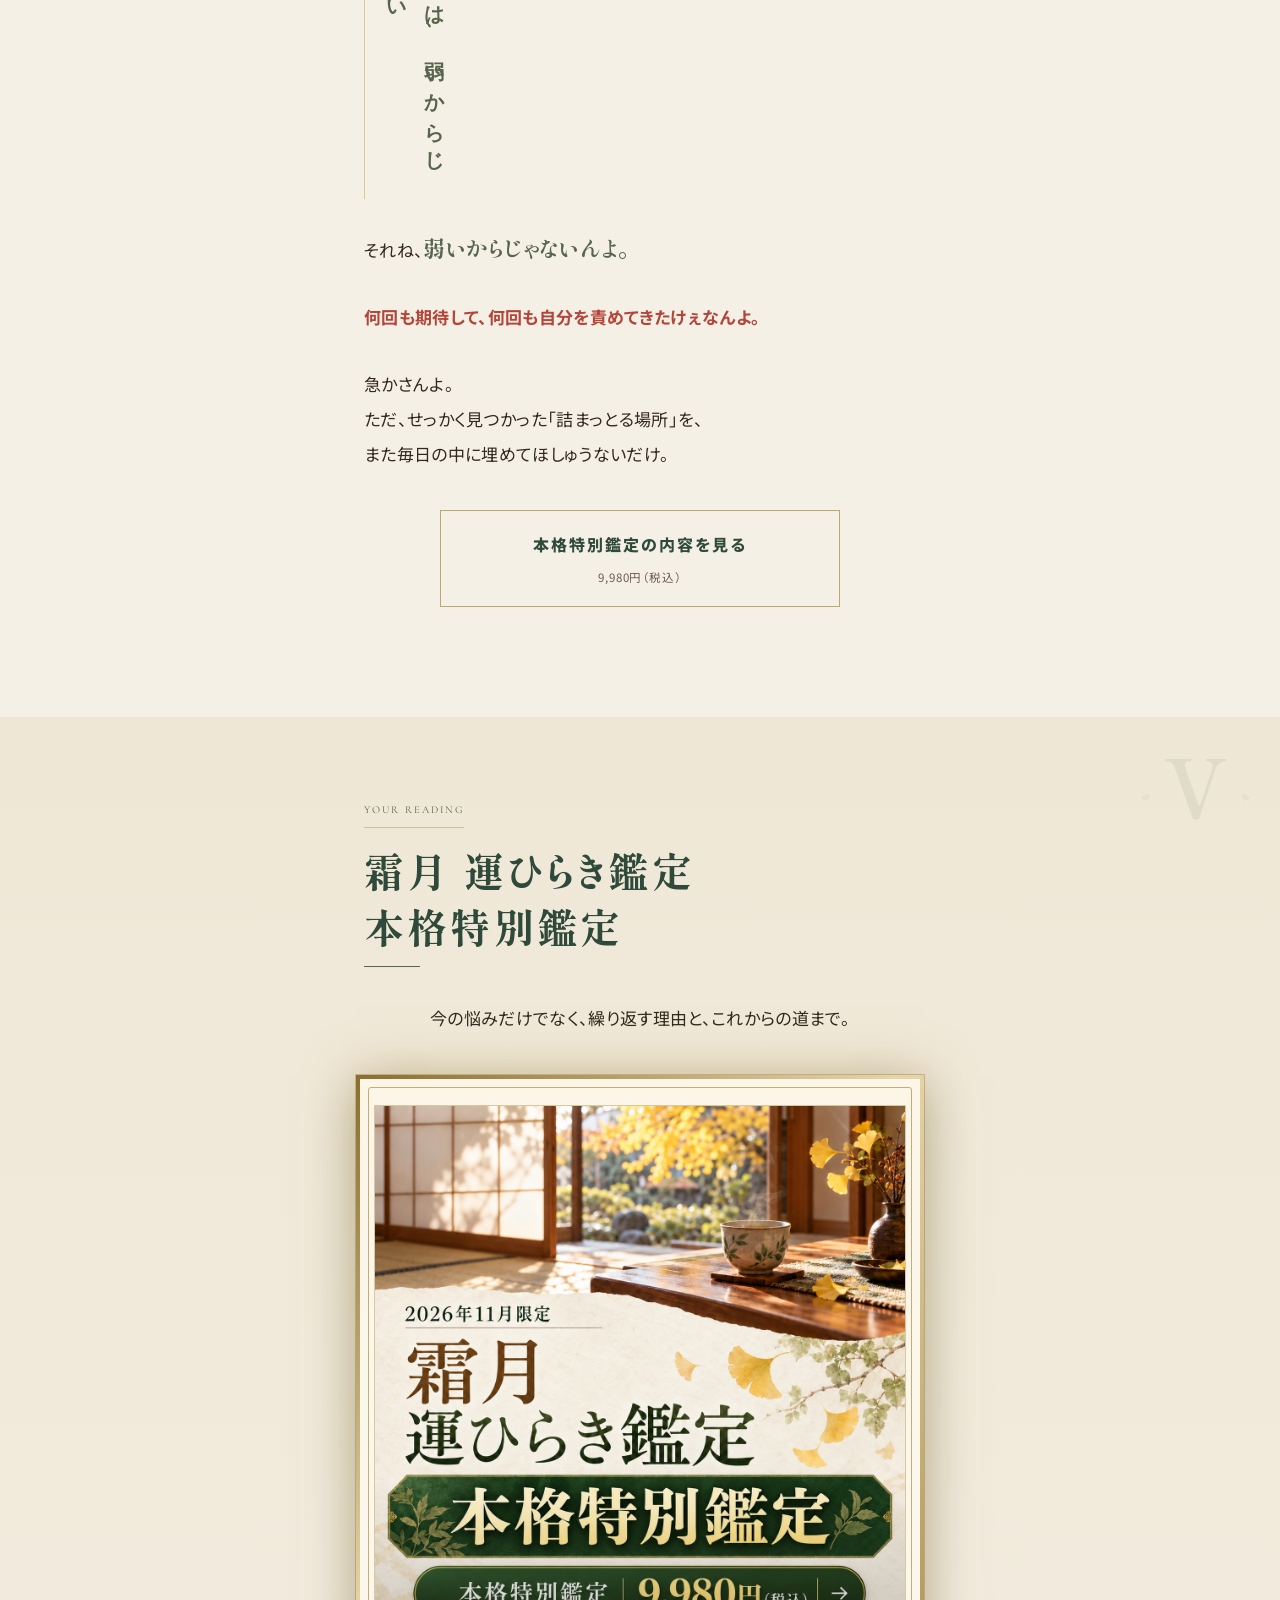
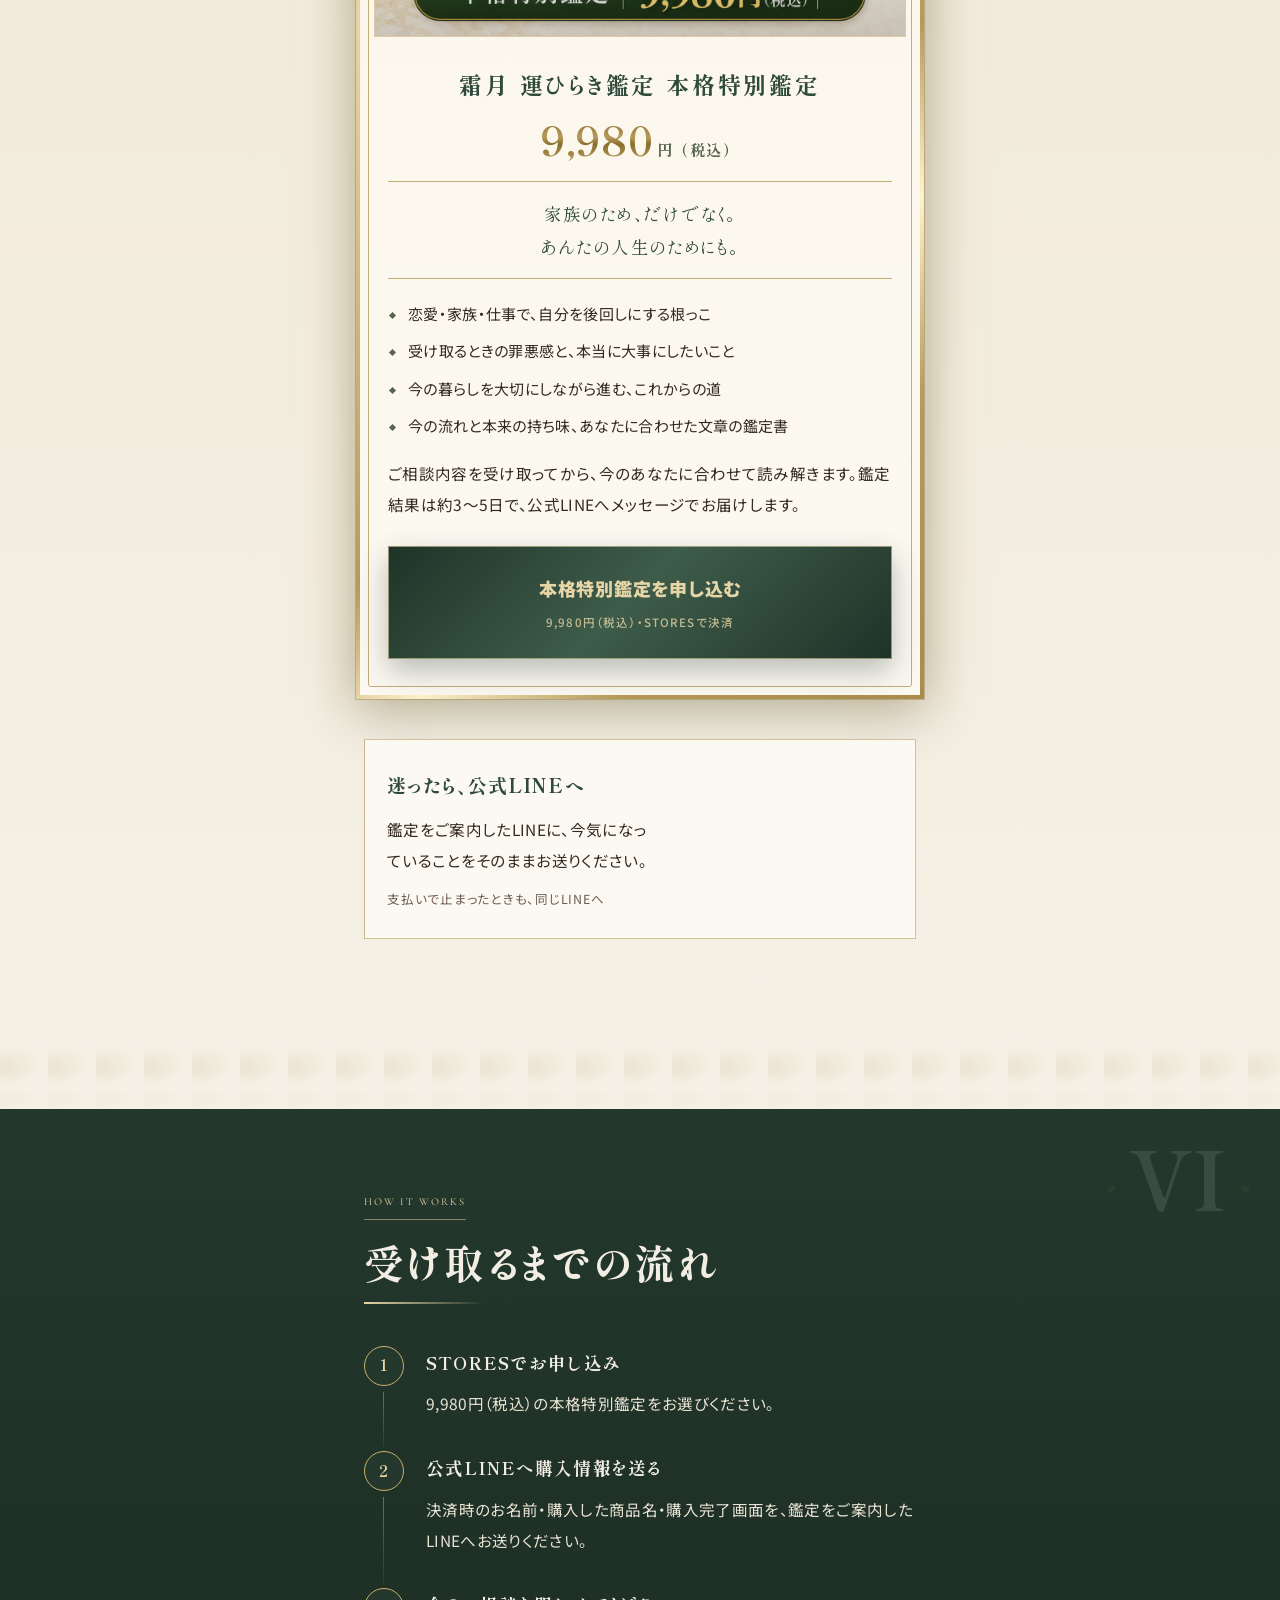
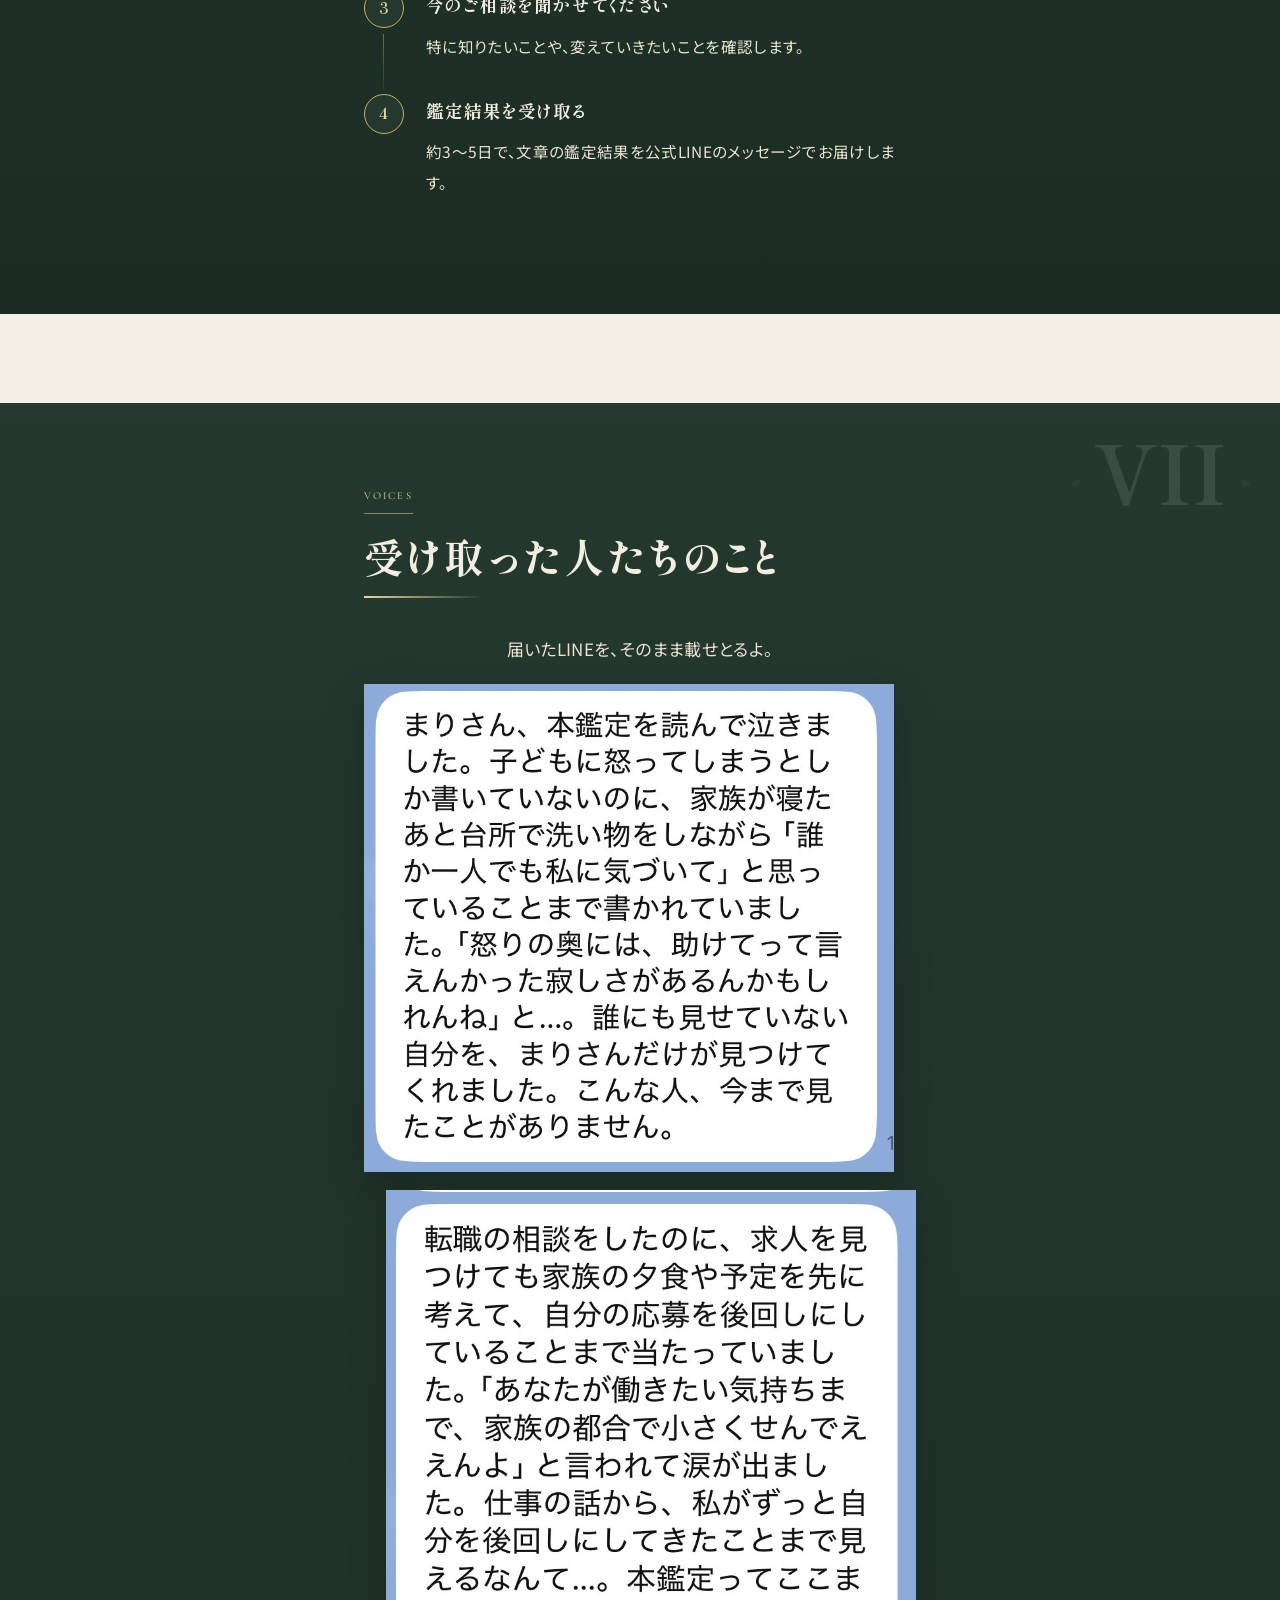
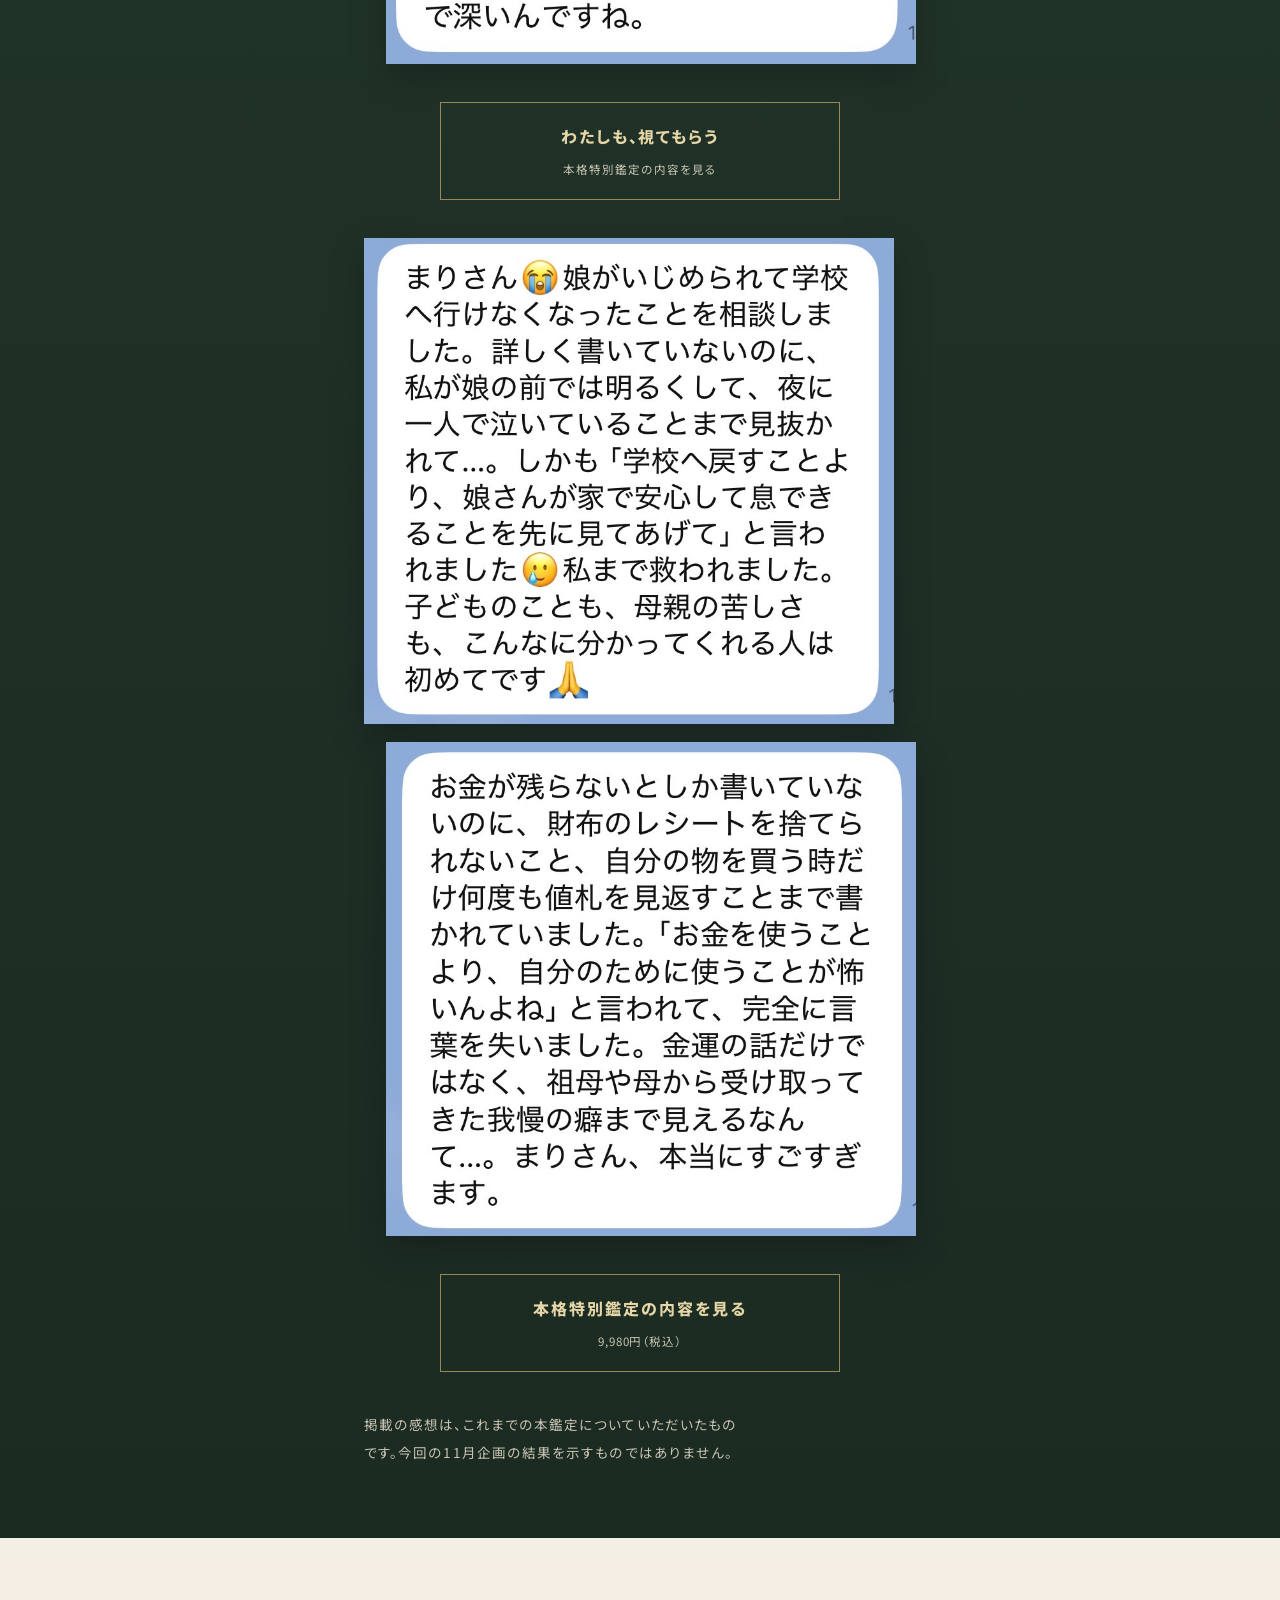
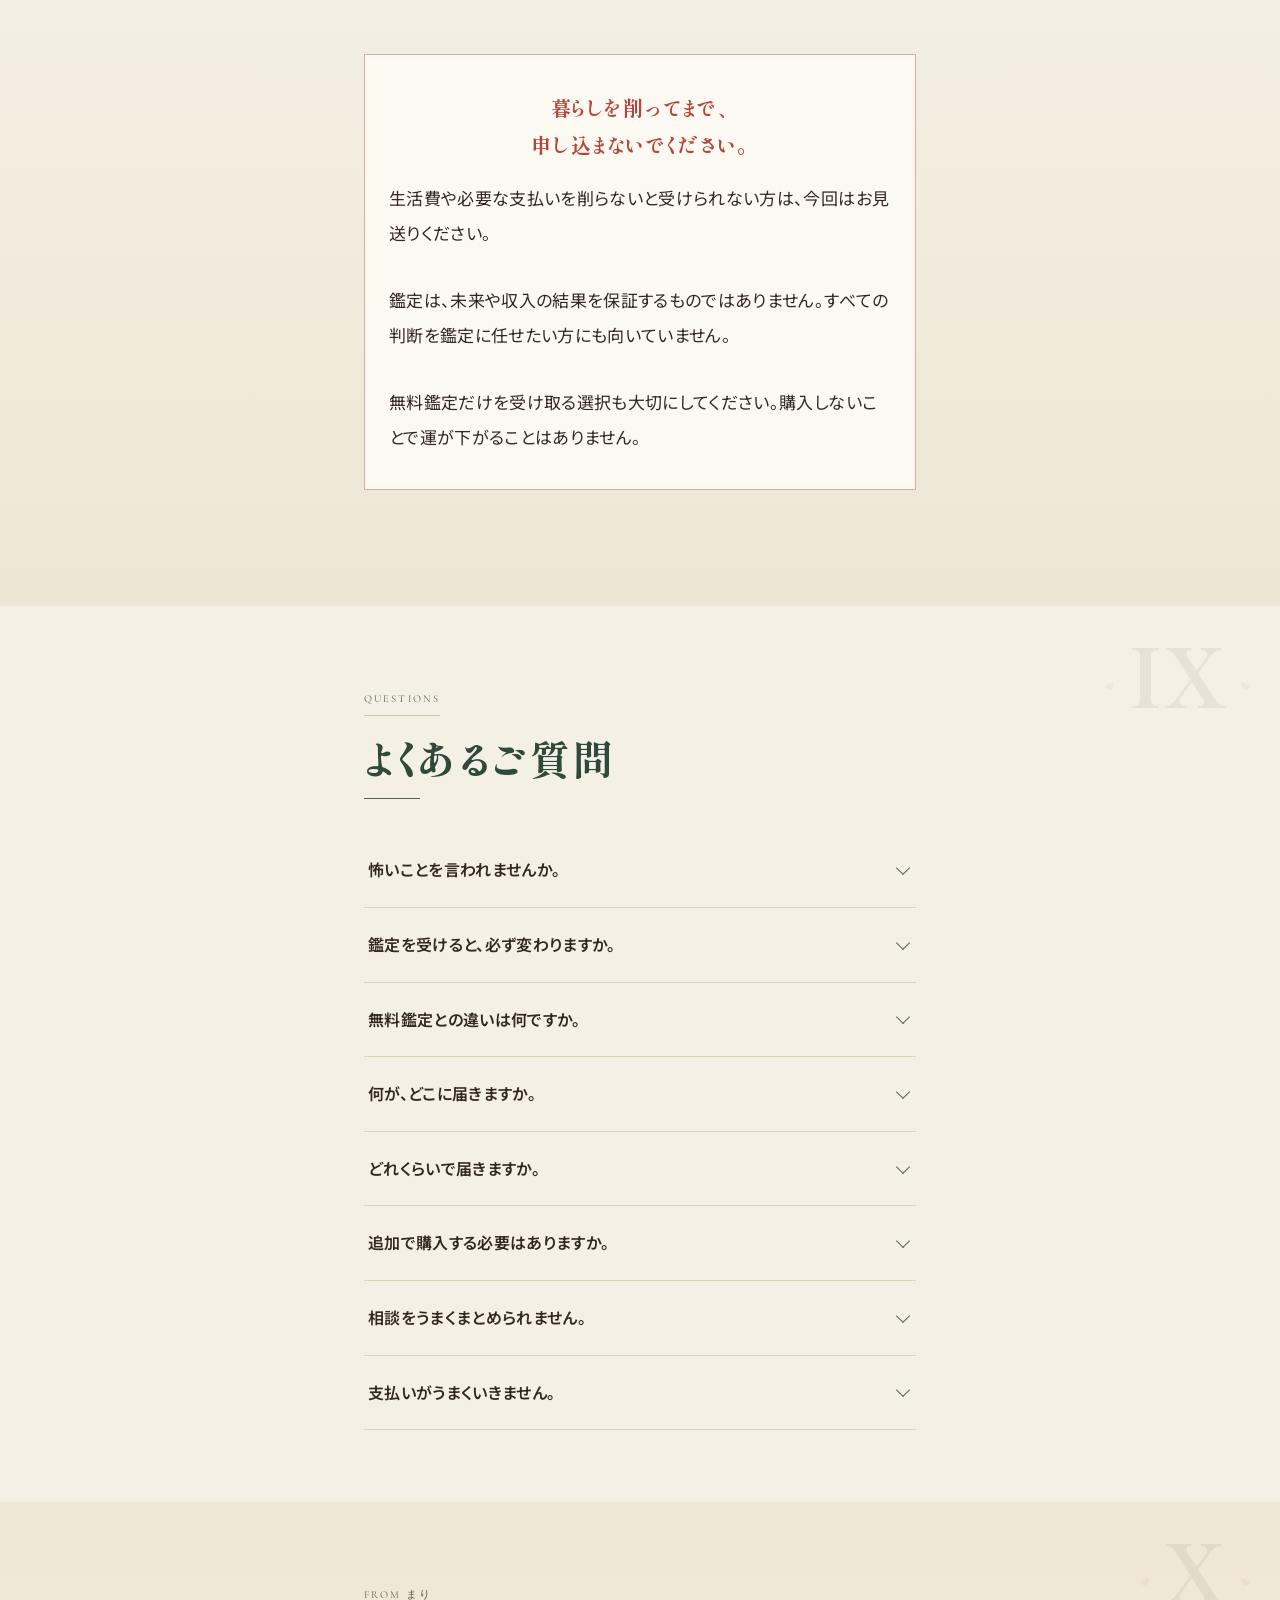
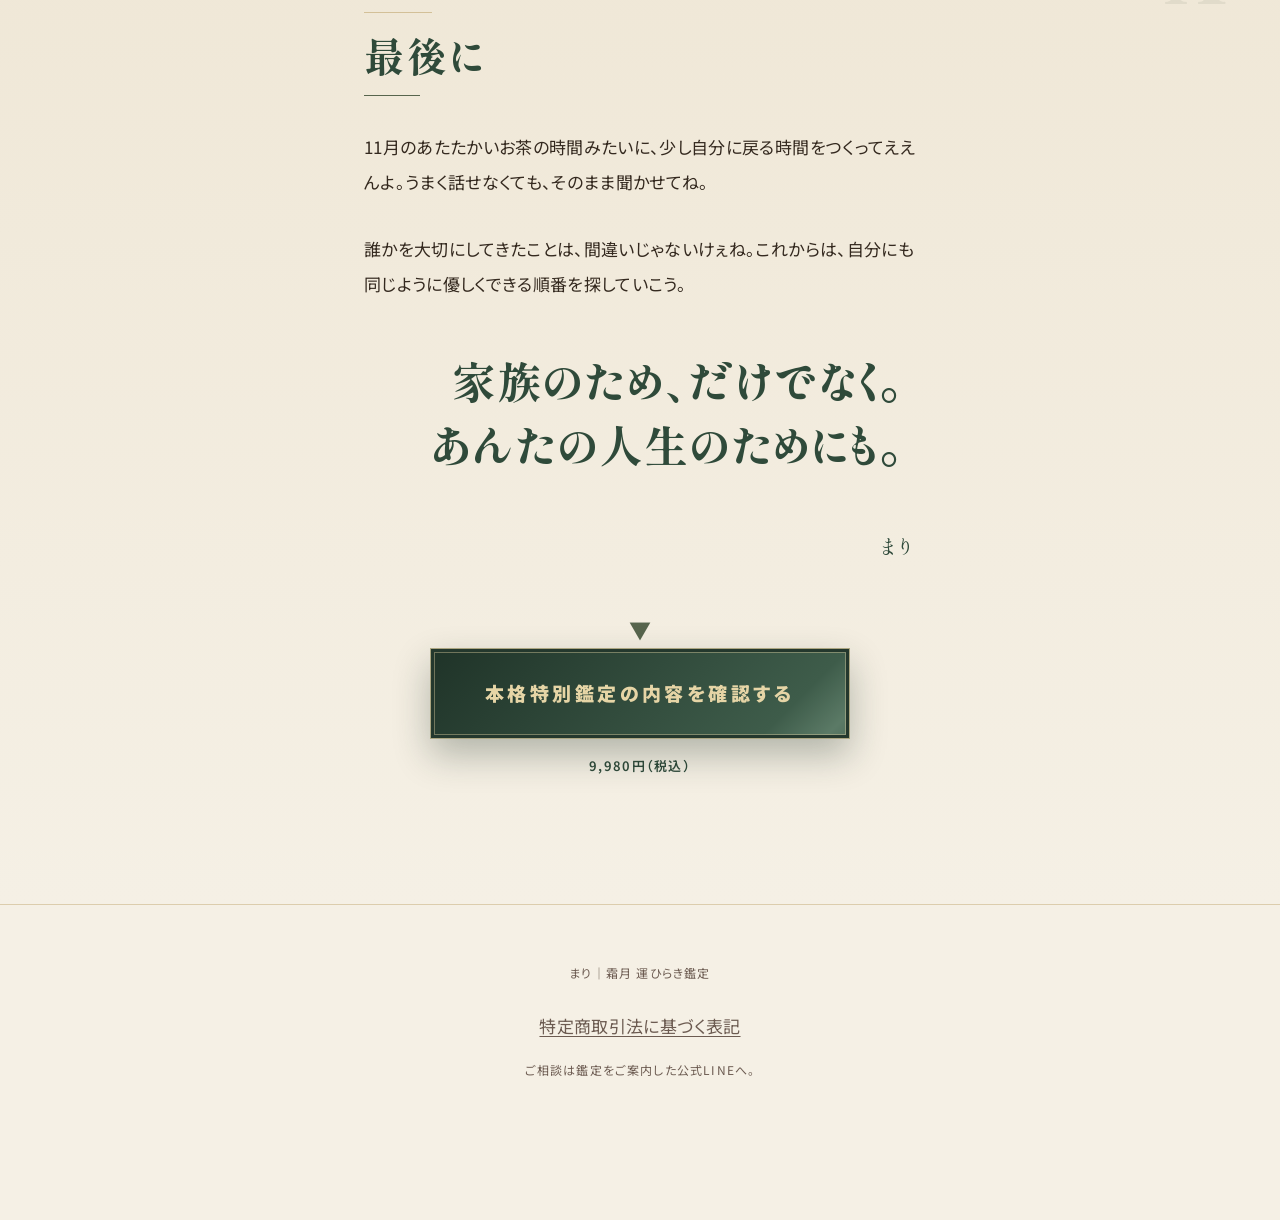
==== commit ef6cd5ae: "Add November autumn leaves and seasonal accents to new campaign LPs" ====
--- a/202611-mari/index.html
+++ b/202611-mari/index.html
@@ -12,8 +12,29 @@
 <link href="https://fonts.googleapis.com/css2?family=Shippori+Mincho+B1:wght@400;600;700;800&amp;family=Noto+Sans+JP:wght@400;500;700&amp;family=Cormorant+Garamond:wght@300;500;600&amp;display=swap" rel="stylesheet"/>
 <link href="reference-assets/lp.css?v=20261022n1" rel="stylesheet"/>
 <link href="reference-assets/theme-mari.css?v=20261022n1" rel="stylesheet"/>
-<style>:root{--bg:#f5f0e5;--bg2:#e9e1d1;--bg3:#e9e1d1;--gold:#57654d;--gold-hi:#57654d;--paper:#34291f;--mute:#6c5b51;--kon:#e9e1d1}.rv,.rv-s,.rv-b,.ln,.stag>*{opacity:1!important;transform:none!important;filter:none!important}.hero-person img{animation:none!important;transform:none!important}.hero-flare,.hero-person::after{display:none!important}.hero-copy .tag{background:transparent;border:1px solid var(--gold);color:inherit}.november-note{padding:42px 24px;text-align:center;max-width:760px;margin:auto}.november-note .big{font-size:clamp(24px,5vw,34px)}.item .thumb{aspect-ratio:1;height:auto}.item .thumb img{width:100%;height:auto}.price{opacity:1!important;transform:none!important}.s-light{color:#34291f}.hero-copy h1{font-size:clamp(32px,6vw,62px)}.layer b{font-size:16px}.pbtn{min-height:60px}.step h3{font-size:18px}.november-note p{max-width:660px;margin:18px auto}@media(max-width:600px){.hero{min-height:0;display:flex;flex-direction:column;padding:0}.hero-person{position:relative;inset:auto;width:100%;height:auto;aspect-ratio:1}.hero-person img{width:100%;height:100%;object-fit:cover}.hero::after{display:none}.hero-copy{padding:30px 24px;text-shadow:none;color:#34291f}.hero-copy h1{font-size:30px;letter-spacing:.03em;line-height:1.65}.hero-copy .lead{font-size:17px}.strata{padding-left:34px}}</style></head>
-<body class="ed">
+<style>:root{--bg:#f5f0e5;--bg2:#e9e1d1;--bg3:#e9e1d1;--gold:#57654d;--gold-hi:#57654d;--paper:#34291f;--mute:#6c5b51;--kon:#e9e1d1}.rv,.rv-s,.rv-b,.ln,.stag>*{opacity:1!important;transform:none!important;filter:none!important}.hero-person img{animation:none!important;transform:none!important}.hero-flare,.hero-person::after{display:none!important}.hero-copy .tag{background:transparent;border:1px solid var(--gold);color:inherit}.november-note{padding:42px 24px;text-align:center;max-width:760px;margin:auto}.november-note .big{font-size:clamp(24px,5vw,34px)}.item .thumb{aspect-ratio:1;height:auto}.item .thumb img{width:100%;height:auto}.price{opacity:1!important;transform:none!important}.s-light{color:#34291f}.hero-copy h1{font-size:clamp(32px,6vw,62px)}.layer b{font-size:16px}.pbtn{min-height:60px}.step h3{font-size:18px}.november-note p{max-width:660px;margin:18px auto}@media(max-width:600px){.hero{min-height:0;display:flex;flex-direction:column;padding:0}.hero-person{position:relative;inset:auto;width:100%;height:auto;aspect-ratio:1}.hero-person img{width:100%;height:100%;object-fit:cover}.hero::after{display:none}.hero-copy{padding:30px 24px;text-shadow:none;color:#34291f}.hero-copy h1{font-size:30px;letter-spacing:.03em;line-height:1.65}.hero-copy .lead{font-size:17px}.strata{padding-left:34px}}</style><style id="november-season-style">
+/* November: reference autumn LP's maple drift, scoped to new November pages. */
+:root{--nov-leaf:#a78c45;--nov-light:#cbb87d;--nov-paper:#f6f3e7;--nov-mask:url("data:image/svg+xml,%3Csvg%20xmlns%3D%22http%3A%2F%2Fwww.w3.org%2F2000%2Fsvg%22%20viewBox%3D%220%200%2024%2024%22%3E%3Cpath%20d%3D%22M12%2022l-.7-7C7%2015%202.5%2011%202%205.5Q7%201%2011.4%204L12%207l.6-3Q17%201%2022%205.5c-.5%205.5-5%209.5-9.3%209.5L12%2022z%22%2F%3E%3C%2Fsvg%3E")}
+.november-leaves{position:fixed;inset:0;overflow:hidden;z-index:20;pointer-events:none;contain:strict}
+.november-leaves i{position:absolute;top:-8vh;left:var(--x);width:var(--size);height:var(--size);animation:nov-leaf-fall var(--duration) linear var(--delay) infinite;opacity:0;pointer-events:none}
+.november-leaves i::before{content:"";position:absolute;inset:0;background:var(--nov-leaf);-webkit-mask:var(--nov-mask) center/contain no-repeat;mask:var(--nov-mask) center/contain no-repeat;animation:nov-leaf-turn 9s linear infinite}
+.november-leaves i:nth-child(even)::before{background:var(--nov-light);animation-duration:12s;animation-direction:reverse}
+@keyframes nov-leaf-fall{0%{transform:translate3d(0,-10vh,0);opacity:0}8%{opacity:.52}30%{transform:translate3d(18px,26vh,0)}60%{transform:translate3d(-15px,62vh,0)}90%{opacity:.4}100%{transform:translate3d(14px,116vh,0);opacity:0}}
+@keyframes nov-leaf-turn{0%{transform:rotate(-25deg) rotateY(0)}50%{transform:rotate(155deg) rotateY(140deg)}100%{transform:rotate(335deg) rotateY(360deg)}}
+.nov-season-frieze{height:26px;display:flex;justify-content:center;align-items:center;gap:14px;margin:0 auto 22px;color:var(--nov-leaf);pointer-events:none}
+.nov-season-frieze::before,.nov-season-frieze::after{content:"";height:1px;width:68px;background:linear-gradient(90deg,transparent,currentColor);opacity:.45}
+.nov-season-frieze::after{transform:rotate(180deg)}
+.nov-season-frieze i{display:block;width:22px;height:22px;background:currentColor;-webkit-mask:var(--nov-mask) center/contain no-repeat;mask:var(--nov-mask) center/contain no-repeat;transform:rotate(-20deg)}
+.november-note{background:radial-gradient(ellipse at 85% 0%,color-mix(in srgb,var(--nov-leaf) 12%,transparent),transparent 65%);border-top:1px solid color-mix(in srgb,var(--nov-leaf) 24%,transparent);border-bottom:1px solid color-mix(in srgb,var(--nov-leaf) 18%,transparent)}
+.hero-copy{background-image:radial-gradient(ellipse at 100% 100%,color-mix(in srgb,var(--nov-leaf) 9%,transparent),transparent 65%)}
+.chapno::before,.chapno::after{content:"";display:inline-block;width:11px;height:11px;vertical-align:middle;background:var(--nov-leaf);-webkit-mask:var(--nov-mask) center/contain no-repeat;mask:var(--nov-mask) center/contain no-repeat;opacity:.8;margin:0 12px;transform:rotate(-25deg)}
+.chapno::after{transform:rotate(25deg)}
+.band{background-image:radial-gradient(ellipse at 8% 30%,color-mix(in srgb,var(--nov-leaf) 18%,transparent),transparent 58%)}
+@media(max-width:600px){.november-leaves i:nth-child(n+9){display:none}.november-leaves i{width:calc(var(--size)*.85);height:calc(var(--size)*.85)}}
+@media(prefers-reduced-motion:reduce){.november-leaves{display:none}.november-leaves i,.november-leaves i::before{animation:none}}
+@media print{.november-leaves{display:none}}
+</style></head>
+<body class="ed"><div aria-hidden="true" class="november-leaves"><i style="--x:3%;--size:17px;--duration:21s;--delay:-3.0s"></i><i style="--x:94%;--size:20px;--duration:23s;--delay:-5.3s"></i><i style="--x:12%;--size:23px;--duration:25s;--delay:-7.6s"></i><i style="--x:85%;--size:26px;--duration:27s;--delay:-9.9s"></i><i style="--x:22%;--size:17px;--duration:29s;--delay:-12.2s"></i><i style="--x:74%;--size:20px;--duration:21s;--delay:-14.5s"></i><i style="--x:38%;--size:23px;--duration:23s;--delay:-16.8s"></i><i style="--x:61%;--size:26px;--duration:25s;--delay:-19.1s"></i><i style="--x:8%;--size:17px;--duration:27s;--delay:-21.4s"></i><i style="--x:90%;--size:20px;--duration:29s;--delay:-23.7s"></i><i style="--x:29%;--size:23px;--duration:21s;--delay:-26.0s"></i><i style="--x:70%;--size:26px;--duration:23s;--delay:-28.3s"></i></div>
 <div aria-hidden="true" class="prog"><i id="progbar"></i></div>
 <header class="hero">
 <div class="hero-person">
@@ -26,7 +47,7 @@
 <div class="tag rv">無料鑑定を受け取った方へ</div>
 <div class="scrollcue rv"><span class="lat">SCROLL</span><i></i></div>
 </div>
-</header><div class="november-note"><p class="whisper">2026年11月の本格特別鑑定</p><p class="big">家族を大事にしながら、自分の人生も取り戻すには、どこから整えればいいのか。</p><p>霜月 運ひらき鑑定 本格特別鑑定<br/><b>9,980円（税込）</b></p><a class="minicta" href="#item">鑑定内容と料金を見る</a></div>
+</header><div class="november-note"><div aria-hidden="true" class="nov-season-frieze"><i></i></div><p class="whisper">2026年11月の本格特別鑑定</p><p class="big">家族を大事にしながら、自分の人生も取り戻すには、どこから整えればいいのか。</p><p>霜月 運ひらき鑑定 本格特別鑑定<br/><b>9,980円（税込）</b></p><a class="minicta" href="#item">鑑定内容と料金を見る</a></div>
 <a class="minicta rv" href="#item" style="margin-top:26px">限定料金で鑑定を見る<span class="s">申し込みは1分で終わるよ</span></a>
 <section class="s-ai">
 <div class="wrap"><div class="chapno">I</div><div class="eyebrow lat">What you felt</div><h2 class="lines"><span class="ln">あそこで、</span><br/><span class="ln">手が止まったじゃろ</span></h2><p class="seasonal-context">冬支度が始まる霜月。暮らしを整える時間に、あんた自身の願いも入れてええんよ。</p><div class="gline"></div><div class="stag"><p class="lead-p">家族の予定も気持ちも先に考える。ひと息つけた夜には疲れきって、自分が何をしたかったかも思い出せない。</p><p>家族を大事にしながら、自分の人生も取り戻すには、どこから整えればいいのか。</p><p>無料鑑定で気になった言葉があった方へ。まだしっくり来ていない方も、今のご相談を整理するところから始められます。</p></div></div>
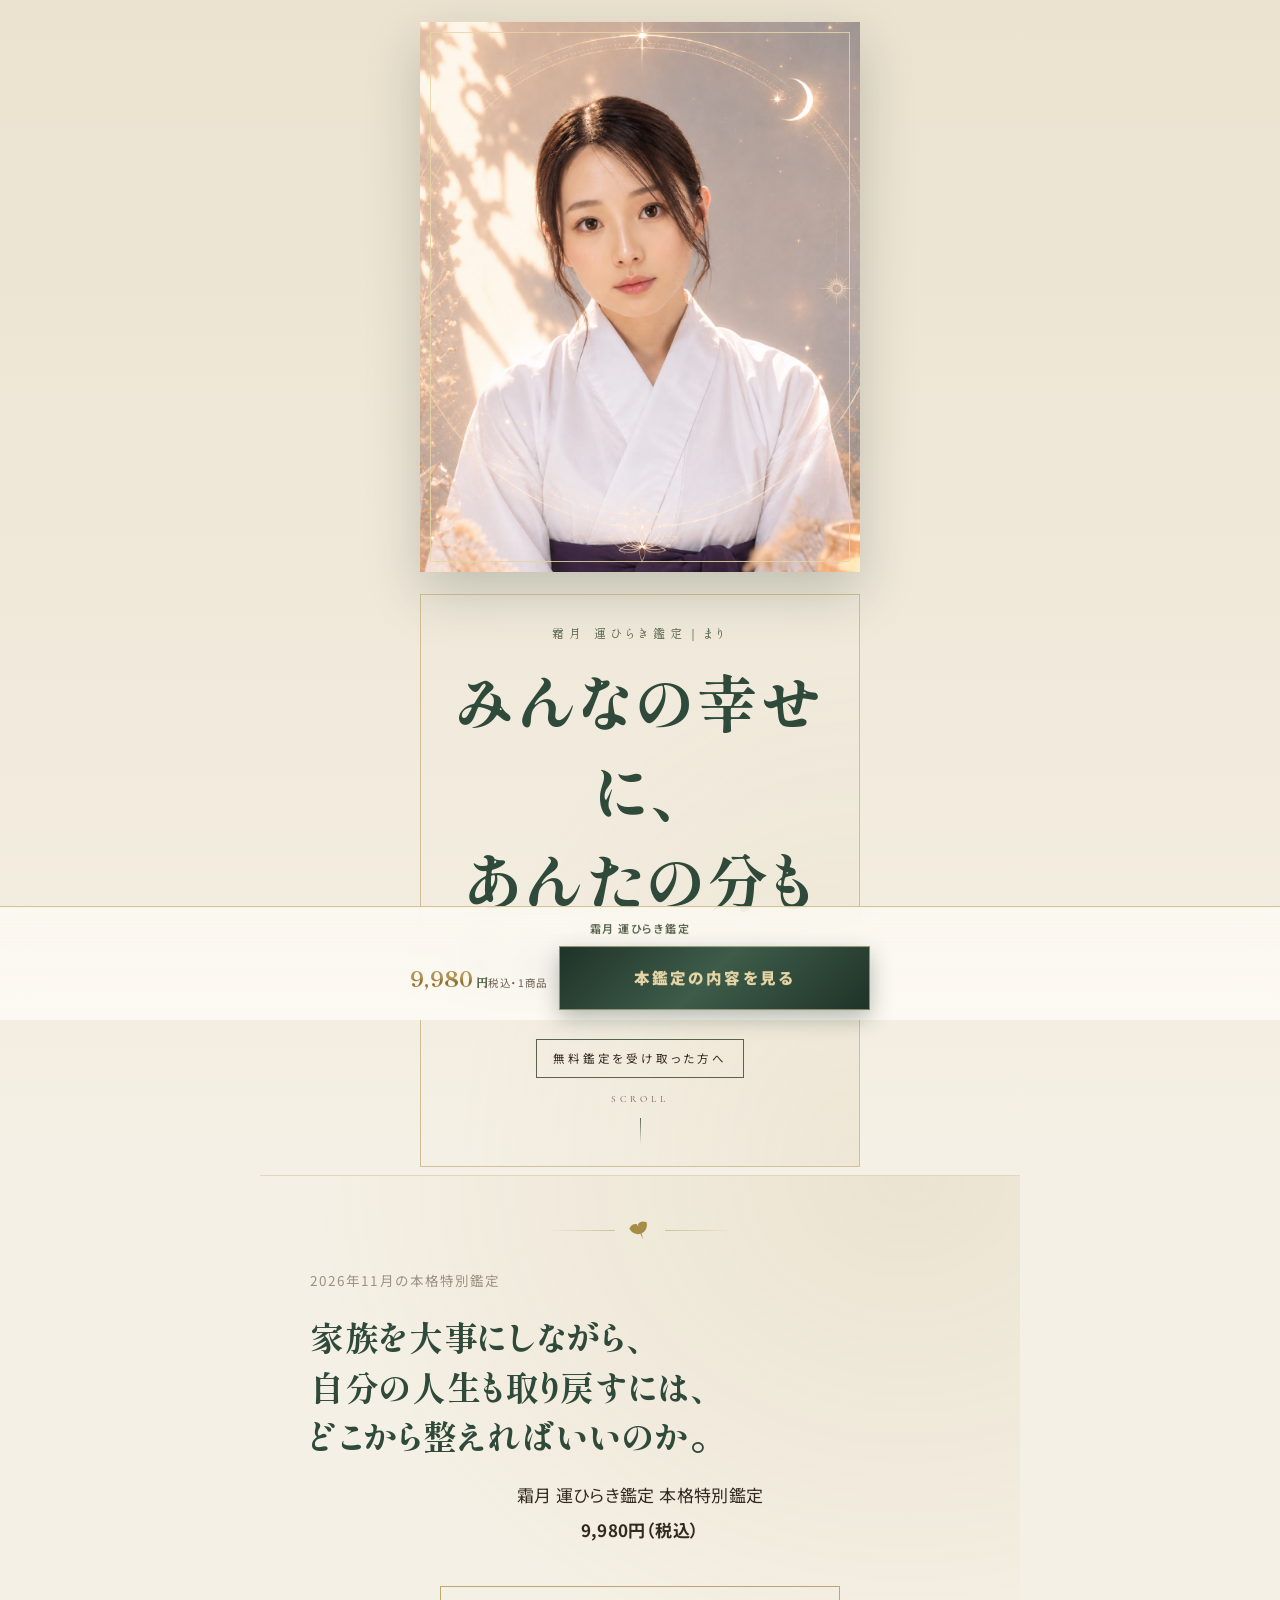
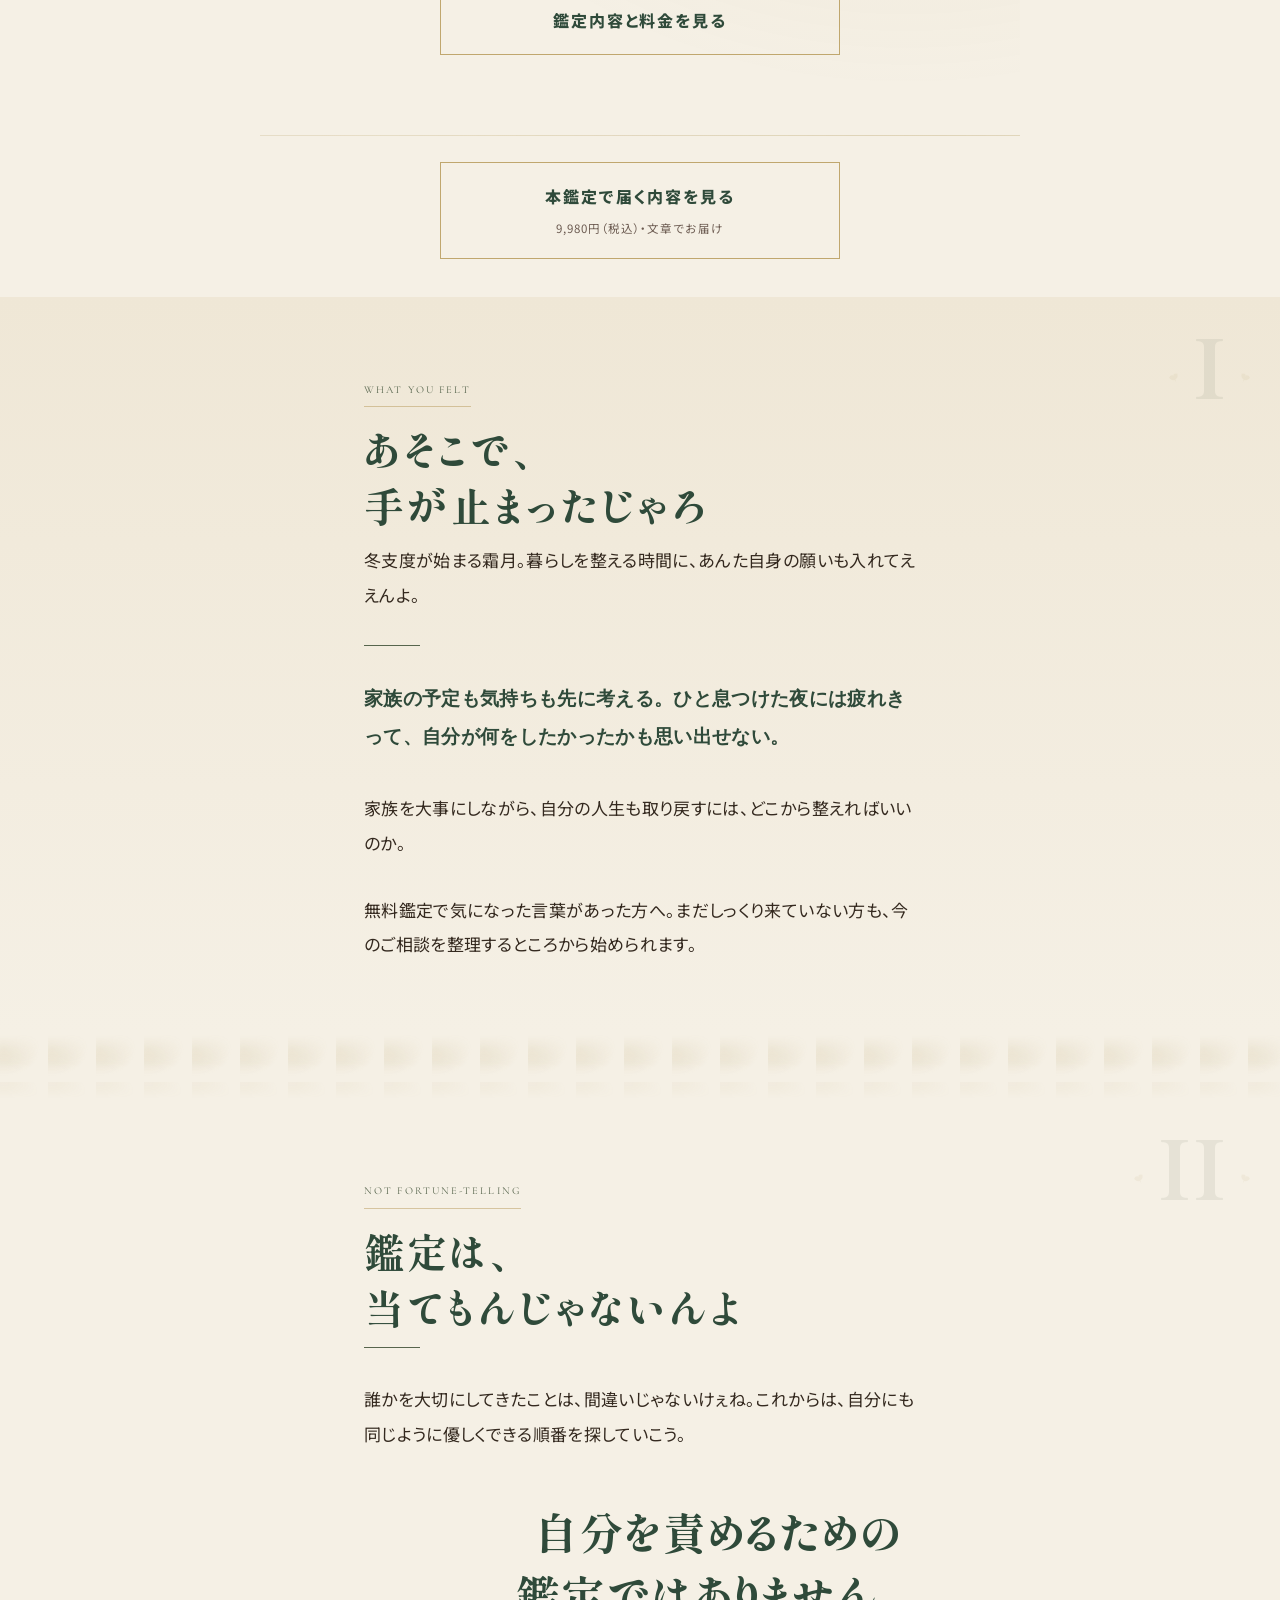
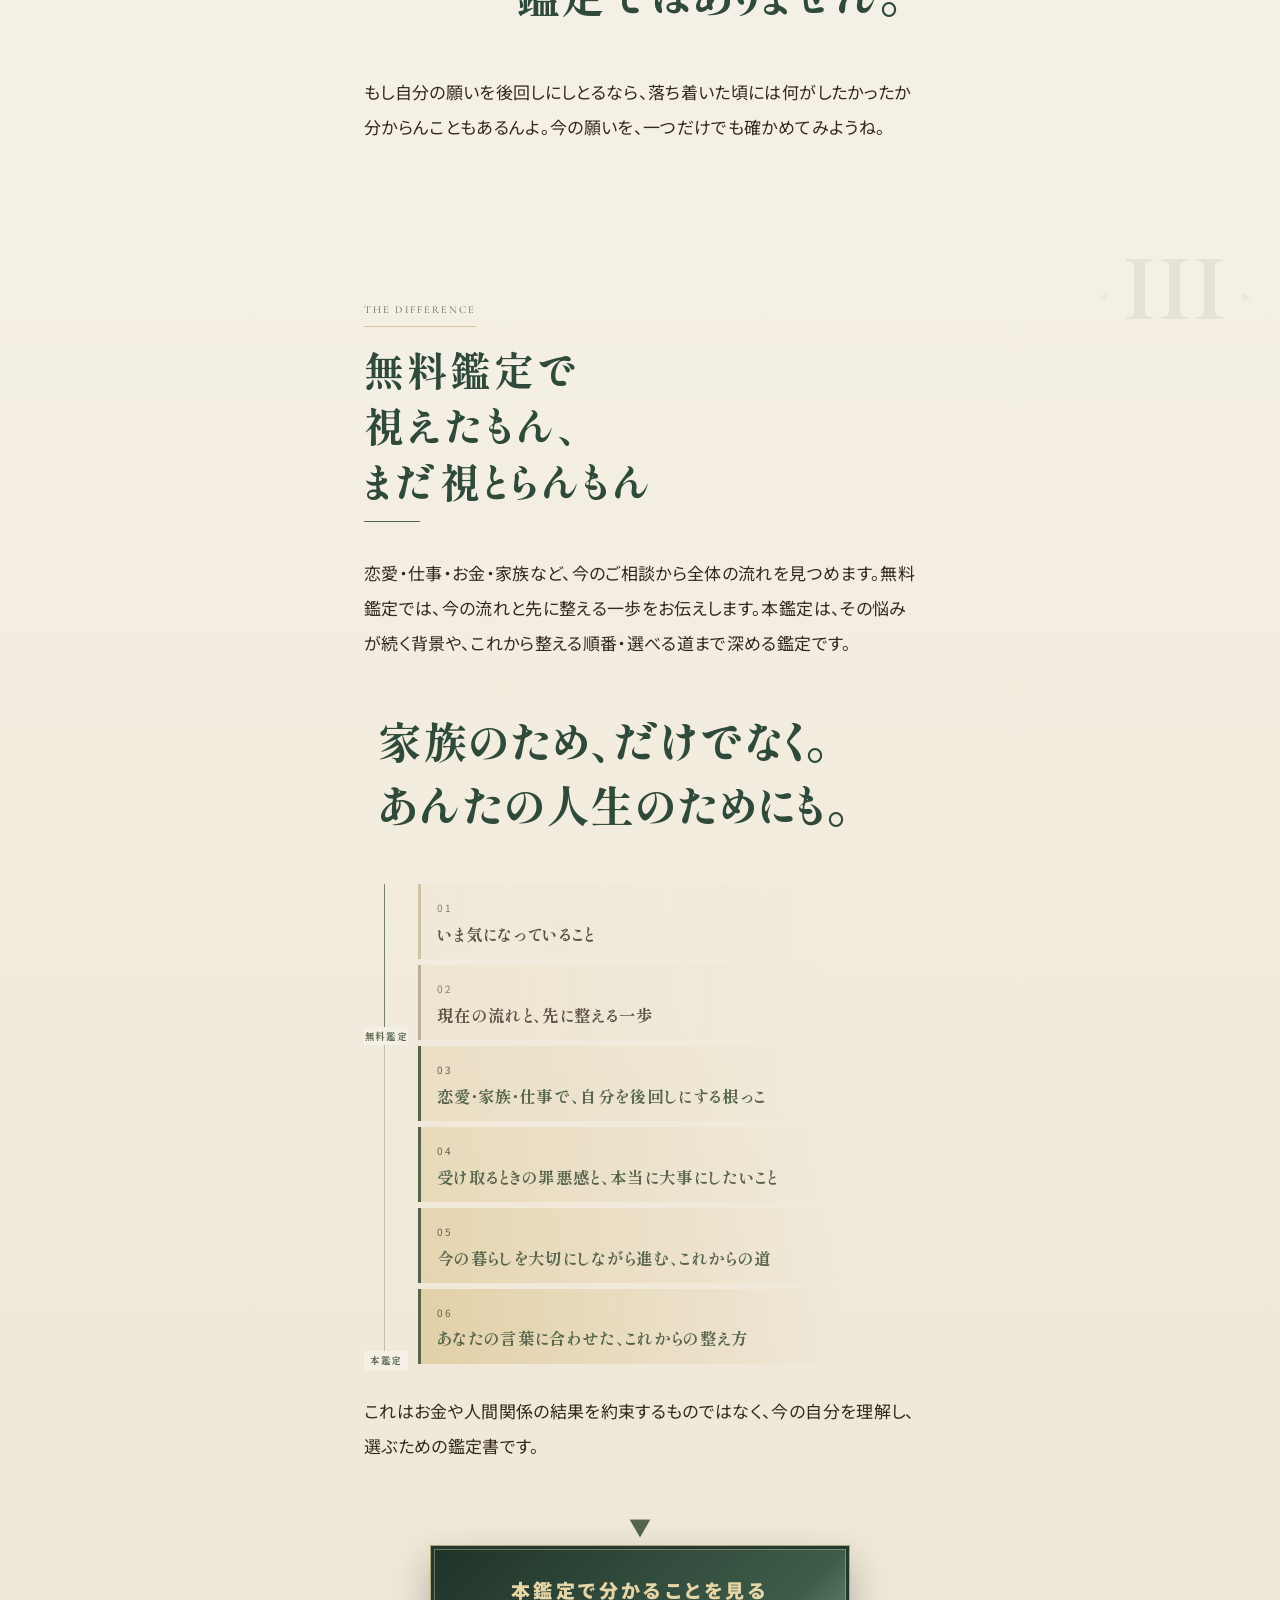
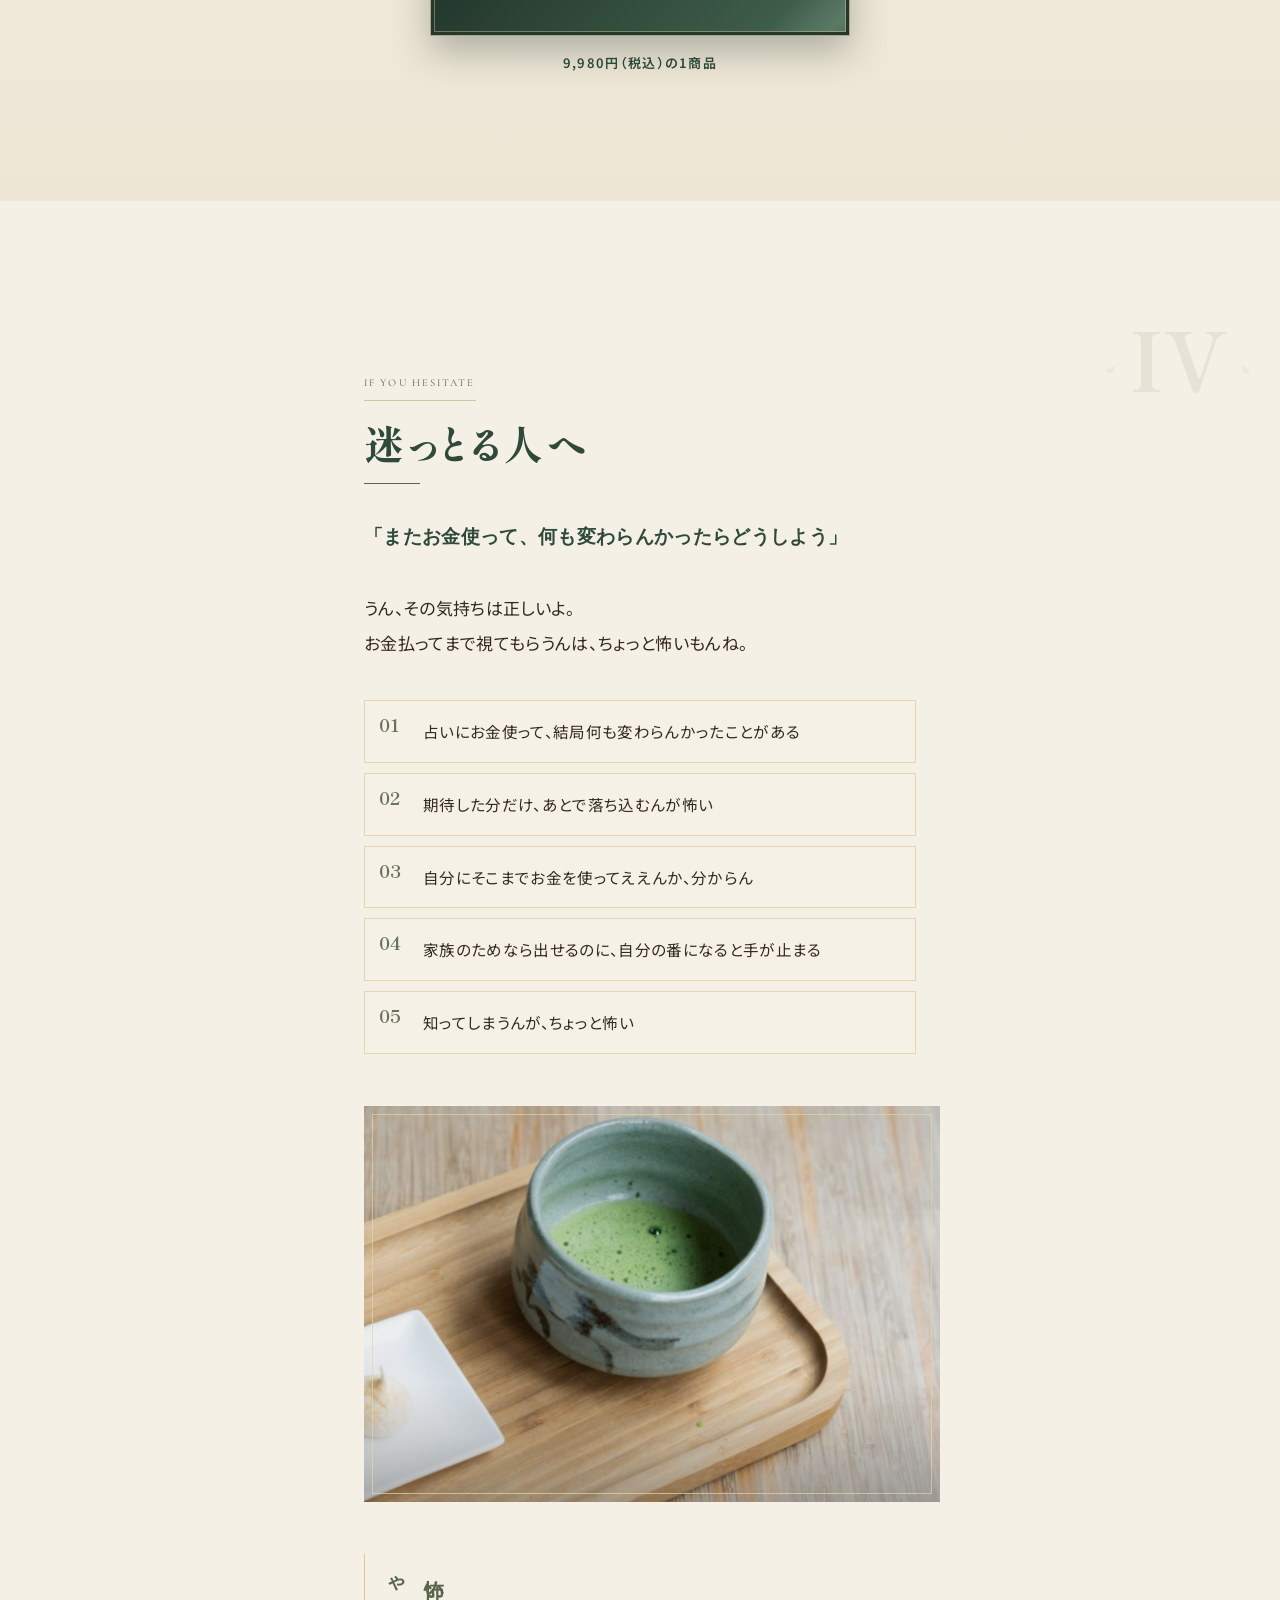
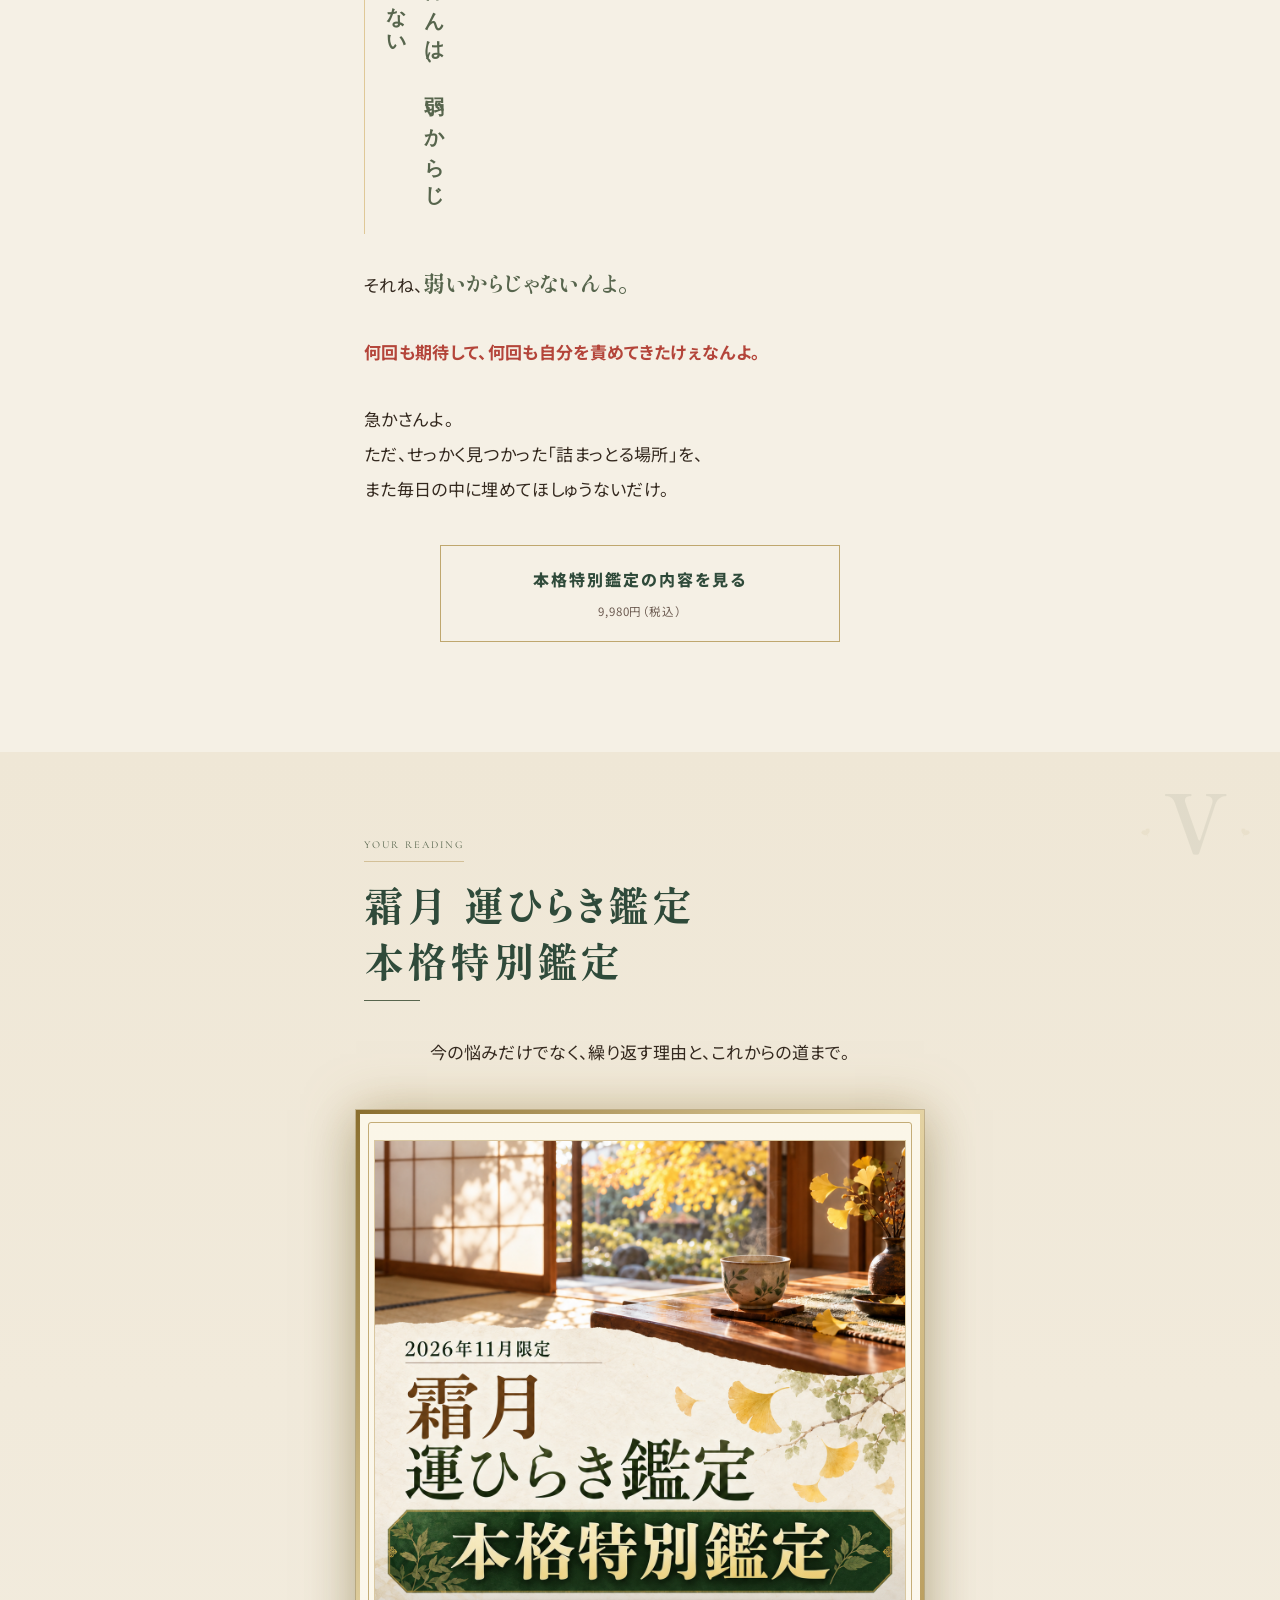
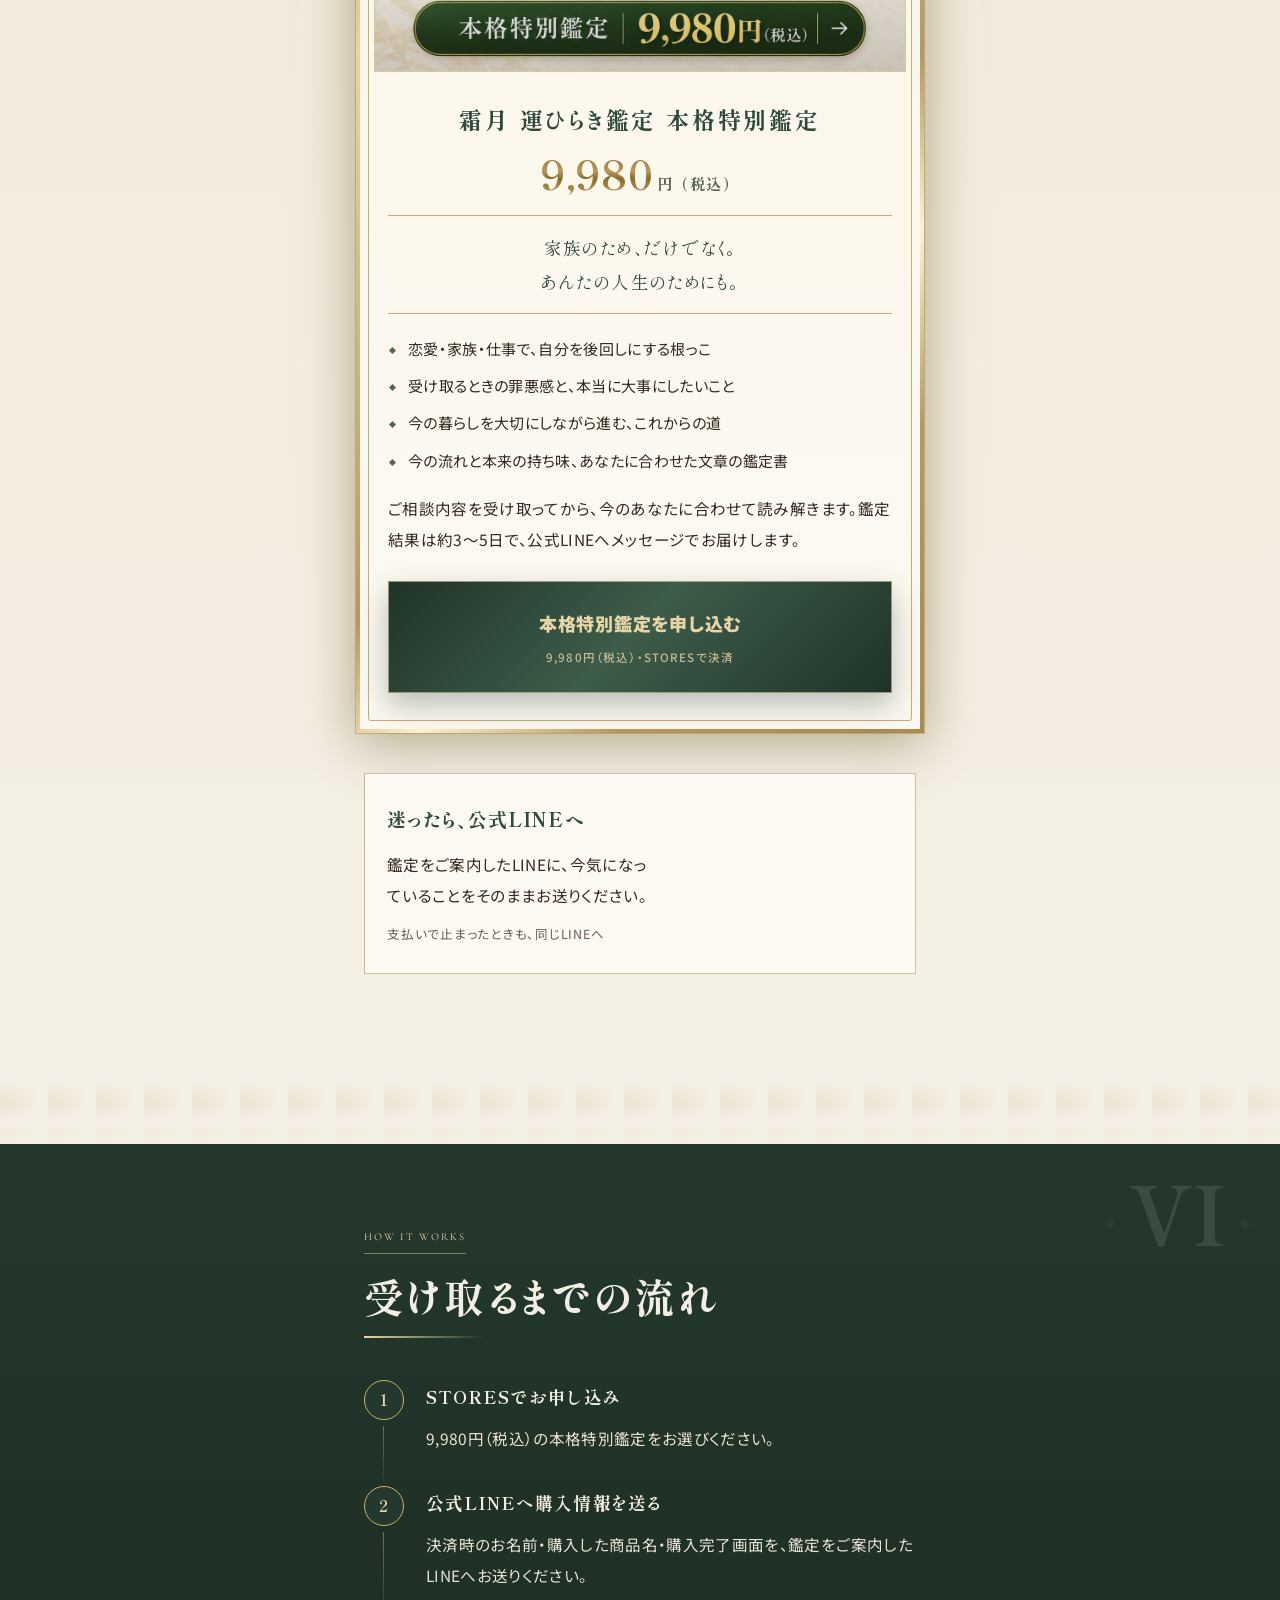
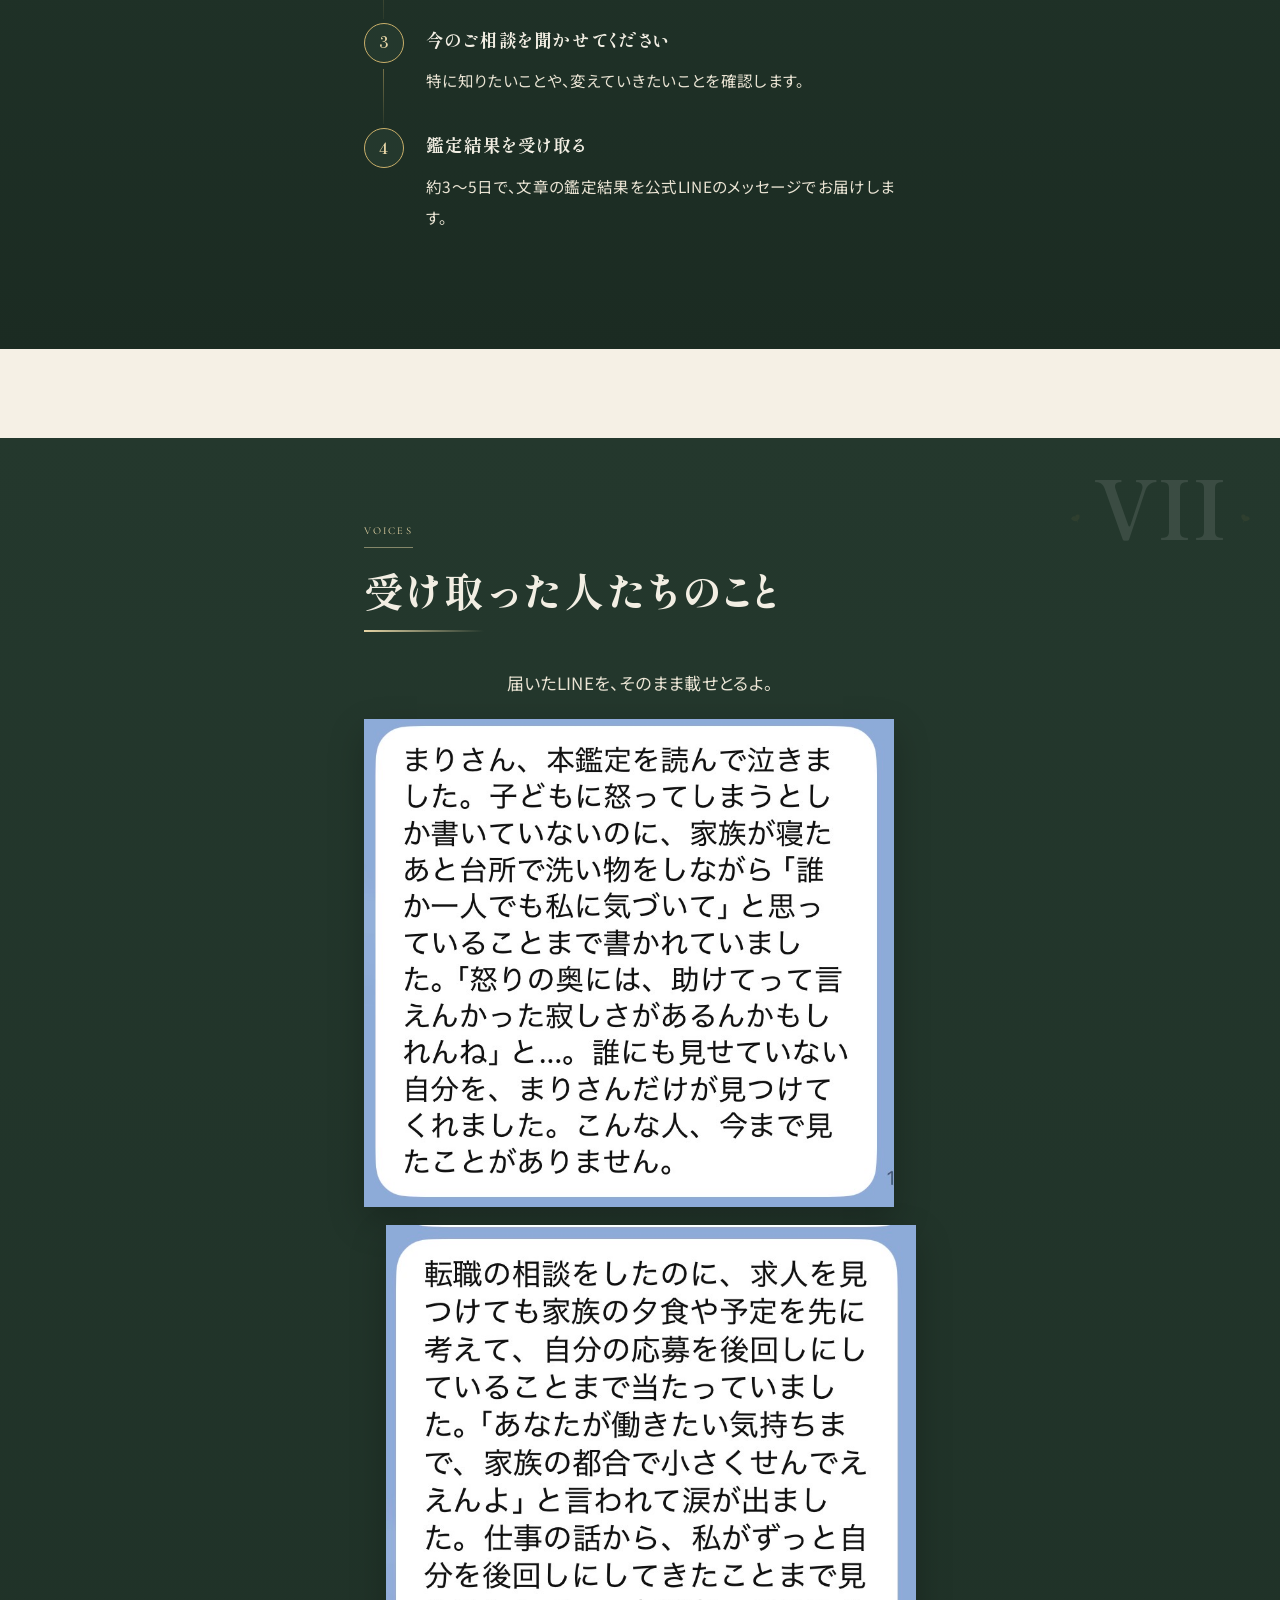
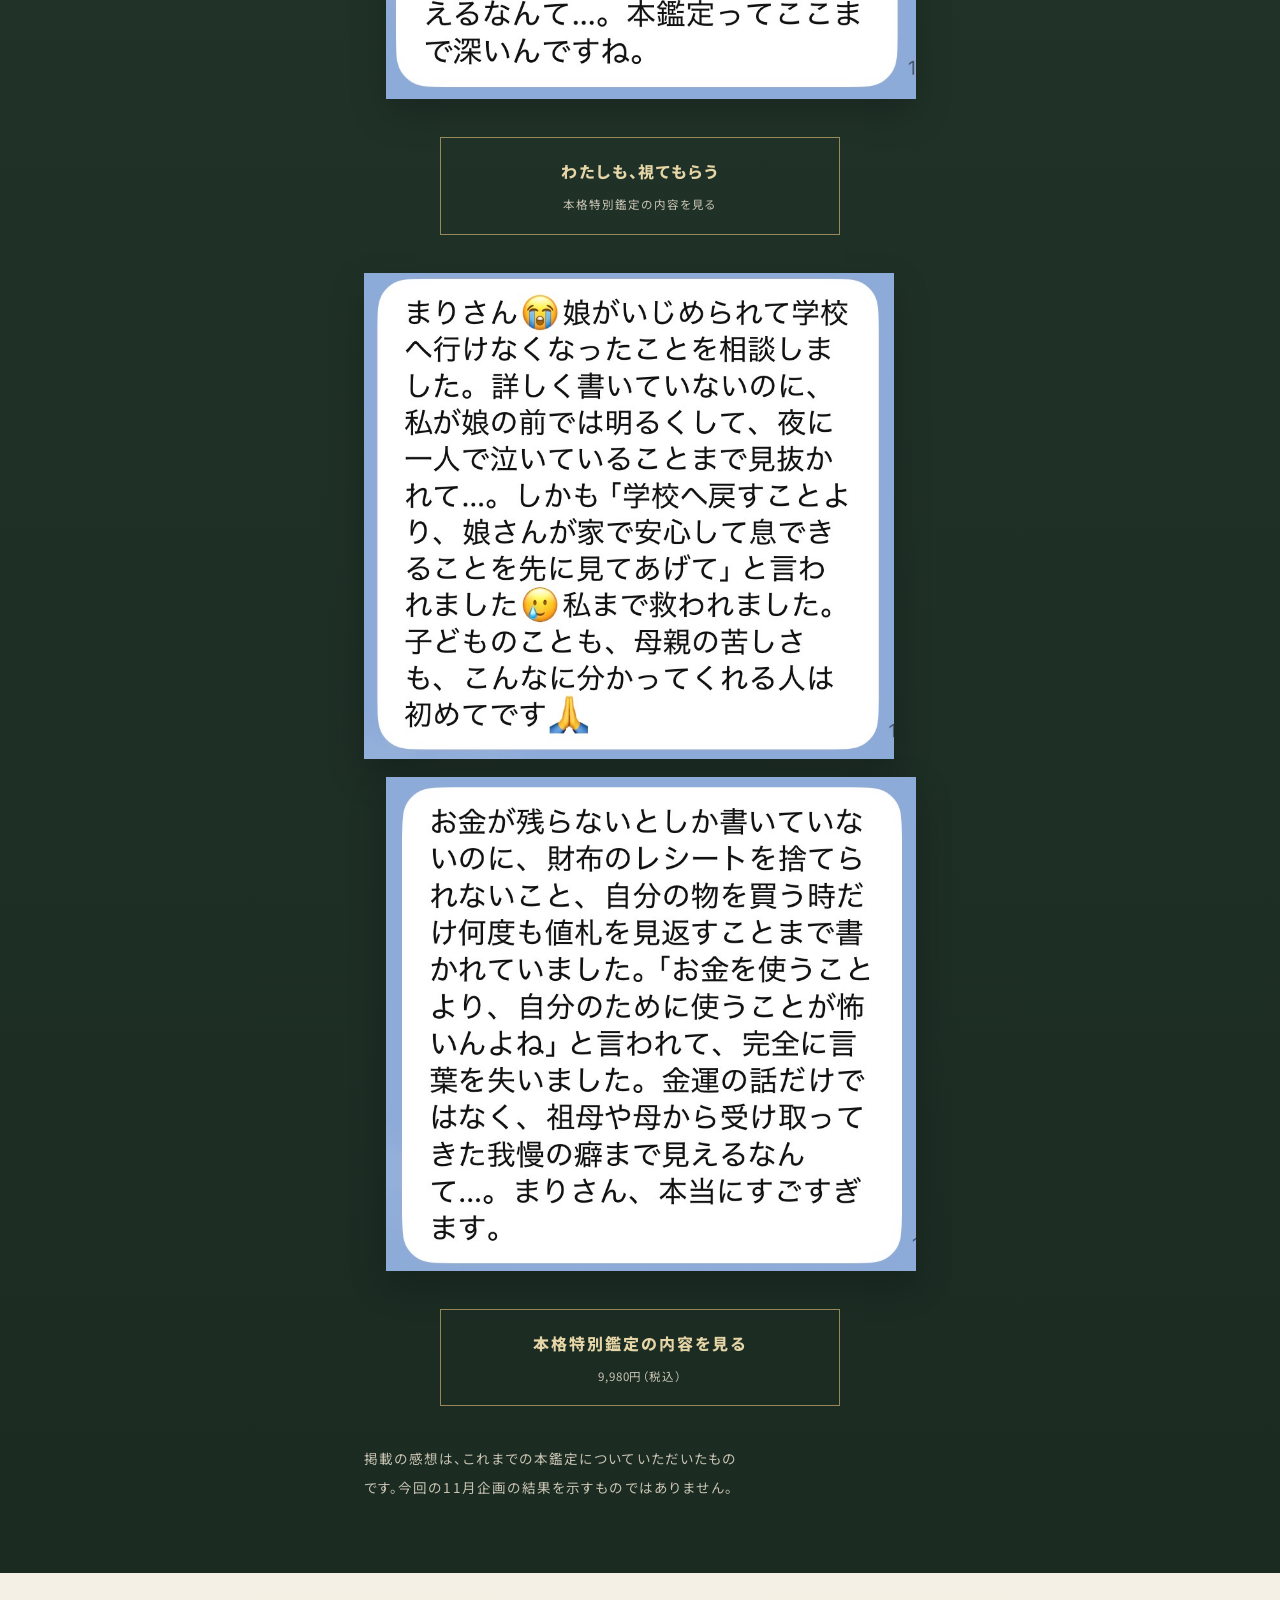
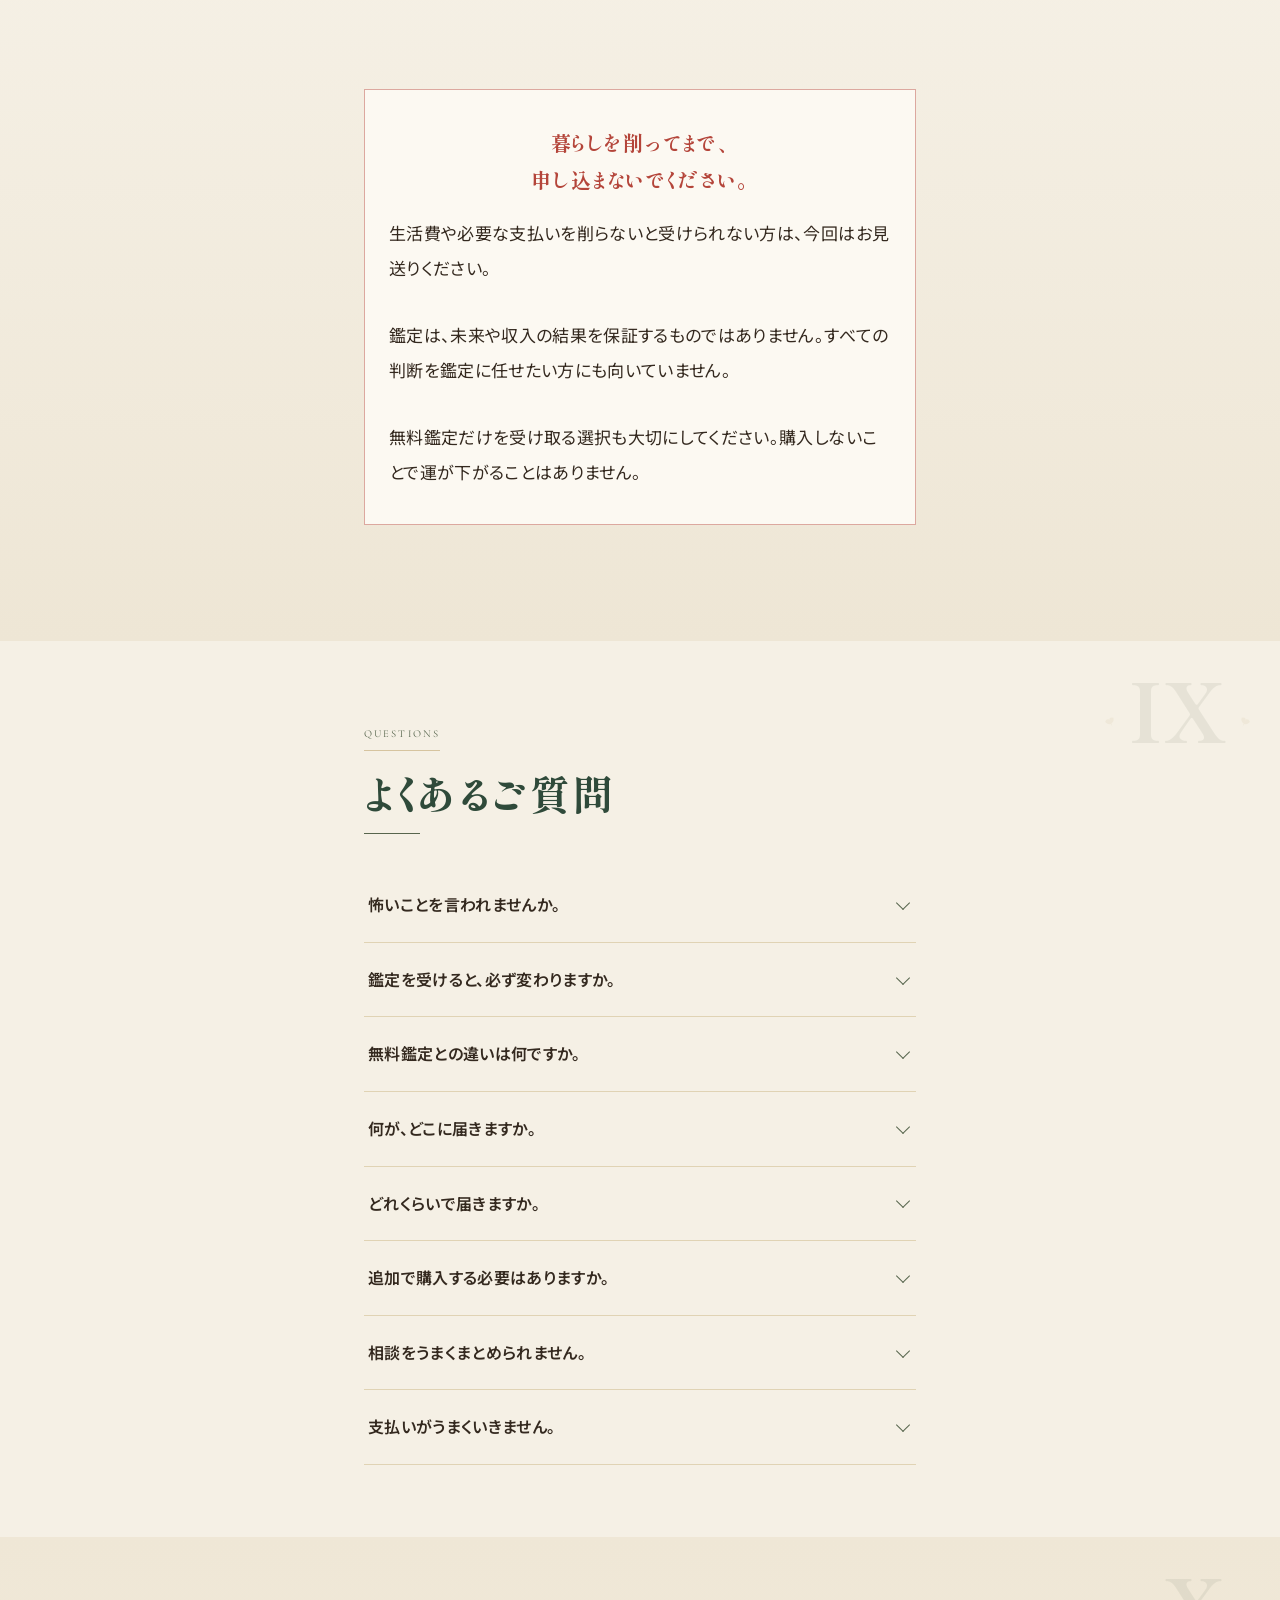
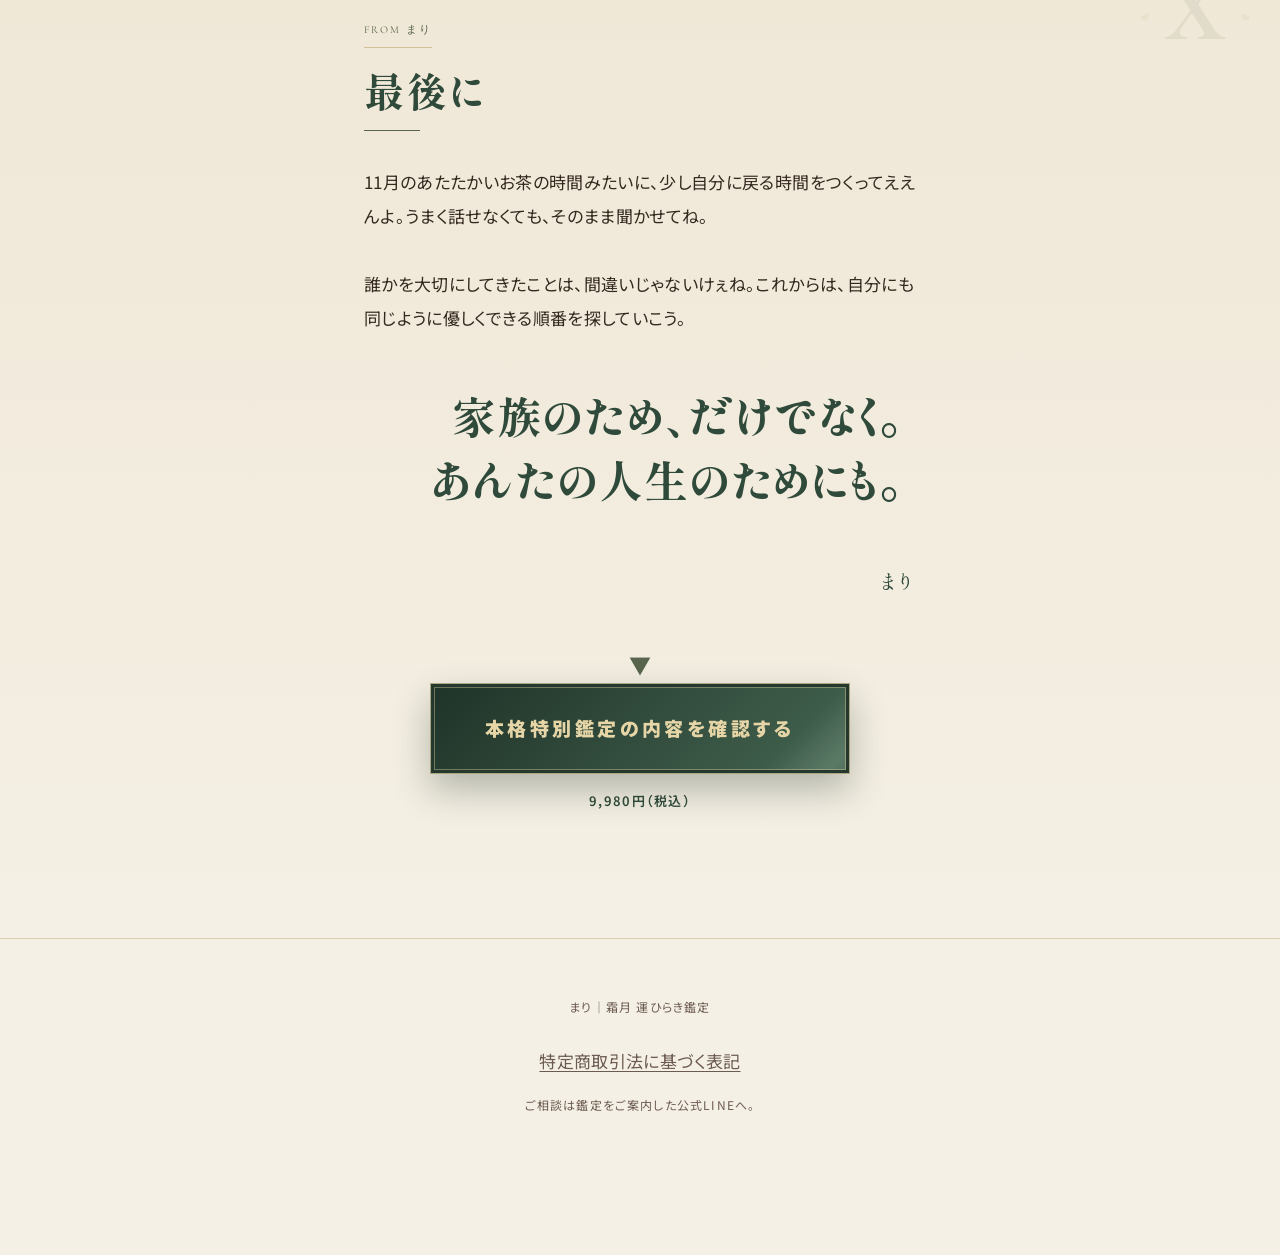
==== commit 782491b1: "Refine November campaign copy after Astra review" ====
--- a/202611-mari/index.html
+++ b/202611-mari/index.html
@@ -48,7 +48,7 @@
 <div class="scrollcue rv"><span class="lat">SCROLL</span><i></i></div>
 </div>
 </header><div class="november-note"><div aria-hidden="true" class="nov-season-frieze"><i></i></div><p class="whisper">2026年11月の本格特別鑑定</p><p class="big">家族を大事にしながら、自分の人生も取り戻すには、どこから整えればいいのか。</p><p>霜月 運ひらき鑑定 本格特別鑑定<br/><b>9,980円（税込）</b></p><a class="minicta" href="#item">鑑定内容と料金を見る</a></div>
-<a class="minicta rv" href="#item" style="margin-top:26px">限定料金で鑑定を見る<span class="s">申し込みは1分で終わるよ</span></a>
+<a class="minicta rv" href="#item" style="margin-top:26px">本鑑定で届く内容を見る<span class="s">9,980円（税込）・文章でお届け</span></a>
 <section class="s-ai">
 <div class="wrap"><div class="chapno">I</div><div class="eyebrow lat">What you felt</div><h2 class="lines"><span class="ln">あそこで、</span><br/><span class="ln">手が止まったじゃろ</span></h2><p class="seasonal-context">冬支度が始まる霜月。暮らしを整える時間に、あんた自身の願いも入れてええんよ。</p><div class="gline"></div><div class="stag"><p class="lead-p">家族の予定も気持ちも先に考える。ひと息つけた夜には疲れきって、自分が何をしたかったかも思い出せない。</p><p>家族を大事にしながら、自分の人生も取り戻すには、どこから整えればいいのか。</p><p>無料鑑定で気になった言葉があった方へ。まだしっくり来ていない方も、今のご相談を整理するところから始められます。</p></div></div>
 </section>
@@ -57,7 +57,7 @@
 <div class="wrap"><div class="chapno">II</div><div class="eyebrow lat">Not fortune-telling</div><h2 class="lines"><span class="ln">鑑定は、</span><br/><span class="ln">当てもんじゃないんよ</span></h2><div class="gline"></div><div class="stag"><p>誰かを大切にしてきたことは、間違いじゃないけぇね。これからは、自分にも同じように優しくできる順番を探していこう。</p><div class="big">自分を責めるための<br/>鑑定ではありません。</div><p>もし自分の願いを後回しにしとるなら、落ち着いた頃には何がしたかったか分からんこともあるんよ。今の願いを、一つだけでも確かめてみようね。</p></div></div>
 </section>
 <section class="s-ai-r">
-<div class="wrap"><div class="chapno">III</div><div class="eyebrow lat">The difference</div><h2 class="lines"><span class="ln">無料鑑定で</span><br/><span class="ln">視えたもん、</span><br/><span class="ln">まだ視とらんもん</span></h2><div class="gline"></div><p>無料鑑定は、今のご相談を見つめる入口です。本鑑定では、繰り返しの理由と、ここから選べる道まで読み解きます。</p><div class="big">家族のため、だけでなく。<br/>あんたの人生のためにも。</div><div class="strata" style="--free-h:33%"><div aria-hidden="true" class="gauge"><i class="g1"></i><i class="g2"></i><b class="l1">無料鑑定</b><b class="l2">本鑑定</b></div><div class="layer free" style="--d:0"><span class="lv">01</span><b>いま気になっていること</b></div><div class="layer free" style="--d:1"><span class="lv">02</span><b>現在の流れと感じている不安</b></div><div class="layer deep" style="--d:2"><span class="lv">03</span><b>恋愛・家族・仕事で、自分を後回しにする根っこ</b></div><div class="layer deep" style="--d:3"><span class="lv">04</span><b>受け取るときの罪悪感と、本当に大事にしたいこと</b></div><div class="layer deep" style="--d:4"><span class="lv">05</span><b>今の暮らしを大切にしながら進む、これからの道</b></div><div class="layer deep" style="--d:5"><span class="lv">06</span><b>あなたの言葉に合わせた、これからの整え方</b></div></div><p>これはお金や人間関係の結果を約束するものではなく、今の自分を理解し、選ぶための鑑定書です。</p><a class="cta" href="#item"><span class="arrow">▼</span><span class="btn">本鑑定で分かることを見る</span><span class="sub">9,980円（税込）の1商品</span></a></div>
+<div class="wrap"><div class="chapno">III</div><div class="eyebrow lat">The difference</div><h2 class="lines"><span class="ln">無料鑑定で</span><br/><span class="ln">視えたもん、</span><br/><span class="ln">まだ視とらんもん</span></h2><div class="gline"></div><p>恋愛・仕事・お金・家族など、今のご相談から全体の流れを見つめます。無料鑑定では、今の流れと先に整える一歩をお伝えします。本鑑定は、その悩みが続く背景や、これから整える順番・選べる道まで深める鑑定です。</p><div class="big">家族のため、だけでなく。<br/>あんたの人生のためにも。</div><div class="strata" style="--free-h:33%"><div aria-hidden="true" class="gauge"><i class="g1"></i><i class="g2"></i><b class="l1">無料鑑定</b><b class="l2">本鑑定</b></div><div class="layer free" style="--d:0"><span class="lv">01</span><b>いま気になっていること</b></div><div class="layer free" style="--d:1"><span class="lv">02</span><b>現在の流れと、先に整える一歩</b></div><div class="layer deep" style="--d:2"><span class="lv">03</span><b>恋愛・家族・仕事で、自分を後回しにする根っこ</b></div><div class="layer deep" style="--d:3"><span class="lv">04</span><b>受け取るときの罪悪感と、本当に大事にしたいこと</b></div><div class="layer deep" style="--d:4"><span class="lv">05</span><b>今の暮らしを大切にしながら進む、これからの道</b></div><div class="layer deep" style="--d:5"><span class="lv">06</span><b>あなたの言葉に合わせた、これからの整え方</b></div></div><p>これはお金や人間関係の結果を約束するものではなく、今の自分を理解し、選ぶための鑑定書です。</p><a class="cta" href="#item"><span class="arrow">▼</span><span class="btn">本鑑定で分かることを見る</span><span class="sub">9,980円（税込）の1商品</span></a></div>
 </section>
 <div class="wrap"><div class="growline"></div></div>
 <section class="s-dark">
@@ -116,7 +116,7 @@
 <div class="wrap"><div class="warn"><h3>暮らしを削ってまで、<br/>申し込まないでください。</h3><p>生活費や必要な支払いを削らないと受けられない方は、今回はお見送りください。</p><p>鑑定は、未来や収入の結果を保証するものではありません。すべての判断を鑑定に任せたい方にも向いていません。</p><p>無料鑑定だけを受け取る選択も大切にしてください。購入しないことで運が下がることはありません。</p></div></div>
 </section>
 <section class="s-dark">
-<div class="wrap"><div class="chapno">IX</div><div class="eyebrow lat">Questions</div><h2>よくあるご質問</h2><div class="gline"></div><details class="faq"><summary>怖いことを言われませんか。</summary><div class="ans">不幸や霊障を断定したり、購入しないと悪いことが起きると伝えたりはしません。ご相談に合わないと感じたら、無理に申し込む必要はありません。</div></details><details class="faq"><summary>鑑定を受けると、必ず変わりますか。</summary><div class="ans">未来や収入、相手の気持ちなどの結果は保証できません。ご相談の背景を見つめ、自分で選ぶための手がかりをお届けするものです。</div></details><details class="faq"><summary>無料鑑定との違いは何ですか。</summary><div class="ans">無料鑑定は今の悩みを知る入口。本鑑定では、同じ悩みが続く背景と、これから整える順番、選べる道まで文章でお伝えします。</div></details><details class="faq"><summary>何が、どこに届きますか。</summary><div class="ans">ご相談に合わせた文章の鑑定書を、公式LINEのメッセージでお届けします。郵送物はありません。決済履歴や端末の通知などは、ご自身の設定をご確認ください。</div></details><details class="faq"><summary>どれくらいで届きますか。</summary><div class="ans">購入後、公式LINEへ決済時のお名前・購入した商品名・購入完了画面をお送りください。ご相談内容を確認し、約3〜5日で鑑定結果をお届けします。</div></details><details class="faq"><summary>追加で購入する必要はありますか。</summary><div class="ans">この鑑定は9,980円（税込）の1商品です。鑑定を受けるために、お守りや石などを追加で購入する必要はありません。</div></details><details class="faq"><summary>相談をうまくまとめられません。</summary><div class="ans">今いちばん気になることを、そのままの言葉でお送りください。長く、きれいに書く必要はありません。</div></details><details class="faq"><summary>支払いがうまくいきません。</summary><div class="ans">エラー画面や、どの段階で止まったかを、鑑定をご案内した公式LINEへお送りください。</div></details></div>
+<div class="wrap"><div class="chapno">IX</div><div class="eyebrow lat">Questions</div><h2>よくあるご質問</h2><div class="gline"></div><details class="faq"><summary>怖いことを言われませんか。</summary><div class="ans">不幸や霊障を断定したり、購入しないと悪いことが起きると伝えたりはしません。ご相談に合わないと感じたら、無理に申し込む必要はありません。</div></details><details class="faq"><summary>鑑定を受けると、必ず変わりますか。</summary><div class="ans">未来や収入、相手の気持ちなどの結果は保証できません。ご相談の背景を見つめ、自分で選ぶための手がかりをお届けするものです。</div></details><details class="faq"><summary>無料鑑定との違いは何ですか。</summary><div class="ans">無料鑑定では、今の流れと先に整える一歩をお伝えします。本鑑定では、同じ悩みが続く背景と、これから整える順番、選べる道まで文章でお伝えします。</div></details><details class="faq"><summary>何が、どこに届きますか。</summary><div class="ans">ご相談に合わせた文章の鑑定書を、公式LINEのメッセージでお届けします。郵送物はありません。決済履歴や端末の通知などは、ご自身の設定をご確認ください。</div></details><details class="faq"><summary>どれくらいで届きますか。</summary><div class="ans">購入後、公式LINEへ決済時のお名前・購入した商品名・購入完了画面をお送りください。ご相談内容を確認し、約3〜5日で鑑定結果をお届けします。</div></details><details class="faq"><summary>追加で購入する必要はありますか。</summary><div class="ans">この鑑定は9,980円（税込）の1商品です。鑑定を受けるために、お守りや石などを追加で購入する必要はありません。</div></details><details class="faq"><summary>相談をうまくまとめられません。</summary><div class="ans">今いちばん気になることを、そのままの言葉でお送りください。長く、きれいに書く必要はありません。</div></details><details class="faq"><summary>支払いがうまくいきません。</summary><div class="ans">エラー画面や、どの段階で止まったかを、鑑定をご案内した公式LINEへお送りください。</div></details></div>
 </section>
 <section class="s-ai">
 <div class="wrap"><div class="chapno">X</div><div class="eyebrow lat">From まり</div><h2>最後に</h2><div class="gline"></div><p>11月のあたたかいお茶の時間みたいに、少し自分に戻る時間をつくってええんよ。うまく話せなくても、そのまま聞かせてね。</p><p>誰かを大切にしてきたことは、間違いじゃないけぇね。これからは、自分にも同じように優しくできる順番を探していこう。</p><div class="big">家族のため、だけでなく。<br/>あんたの人生のためにも。</div><p class="sign">まり</p><a class="cta" href="#item"><span class="arrow">▼</span><span class="btn">本格特別鑑定の内容を確認する</span><span class="sub">9,980円（税込）</span></a></div>
